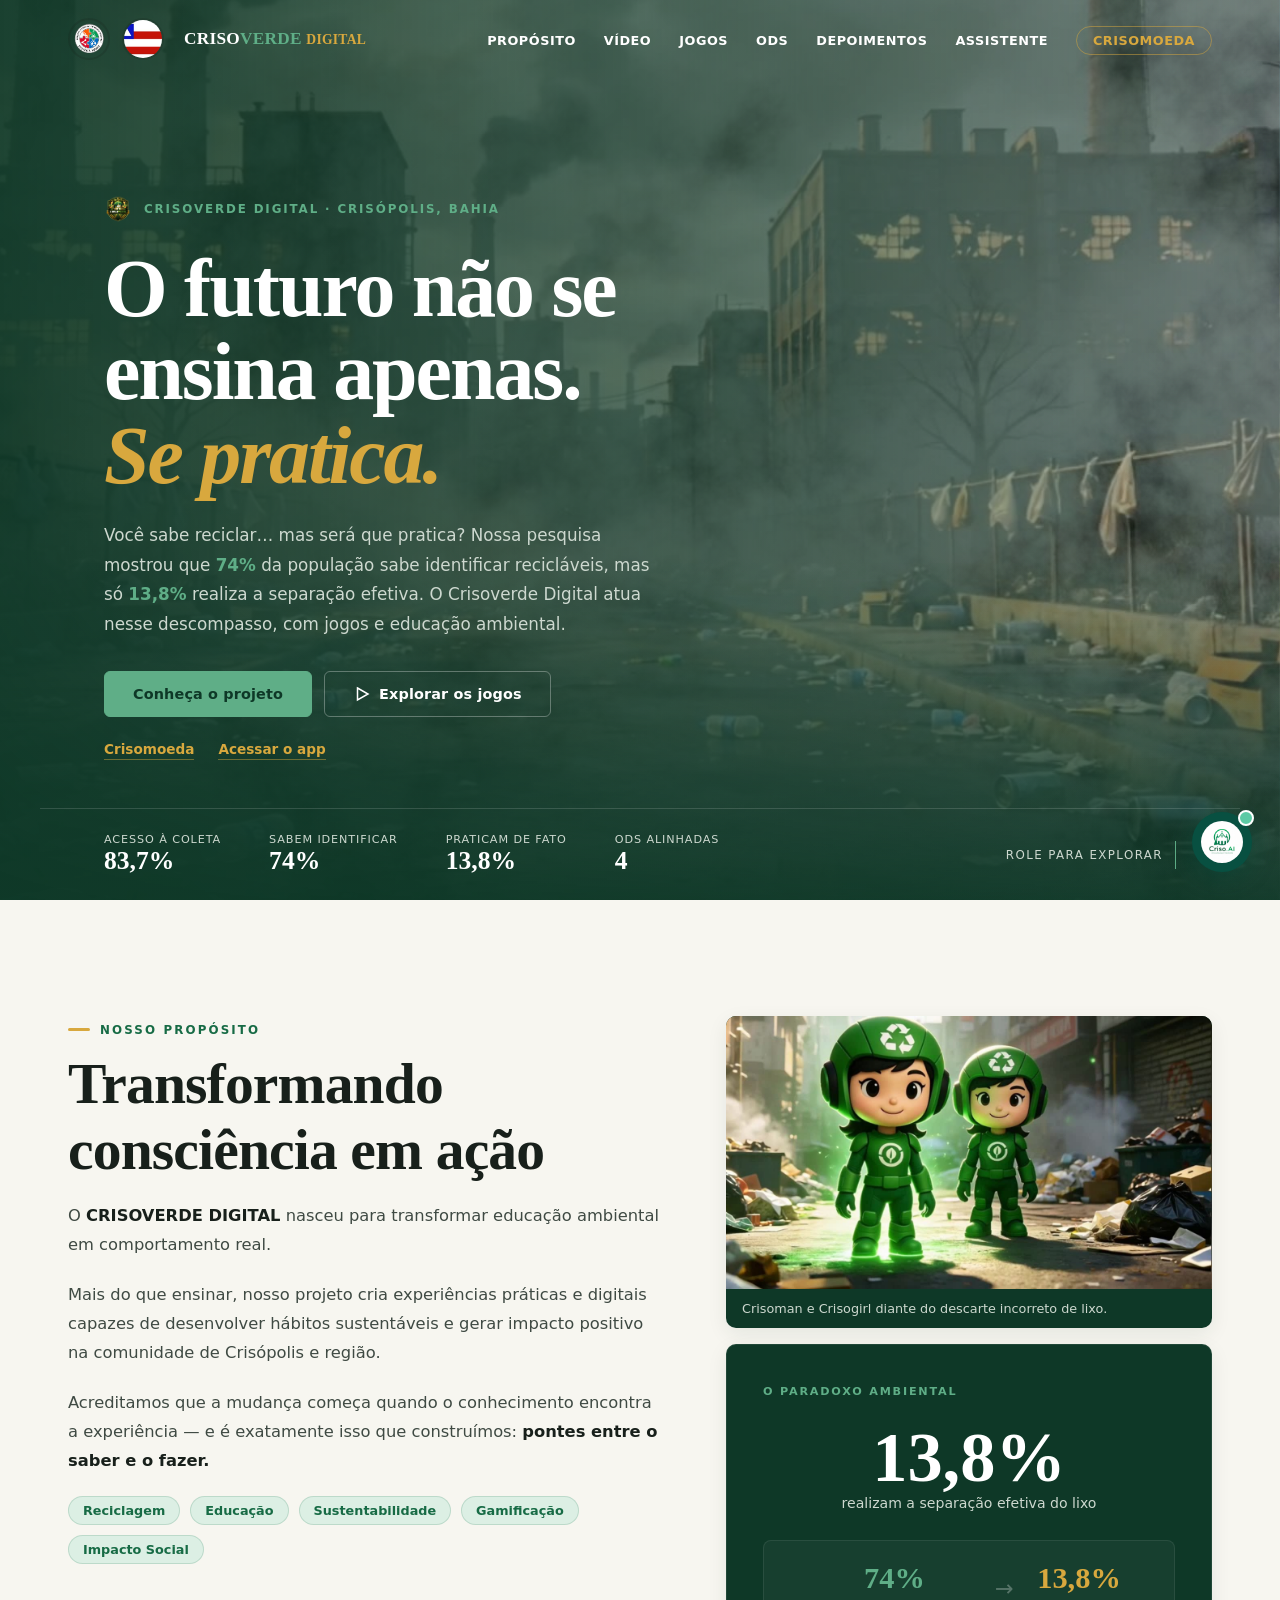
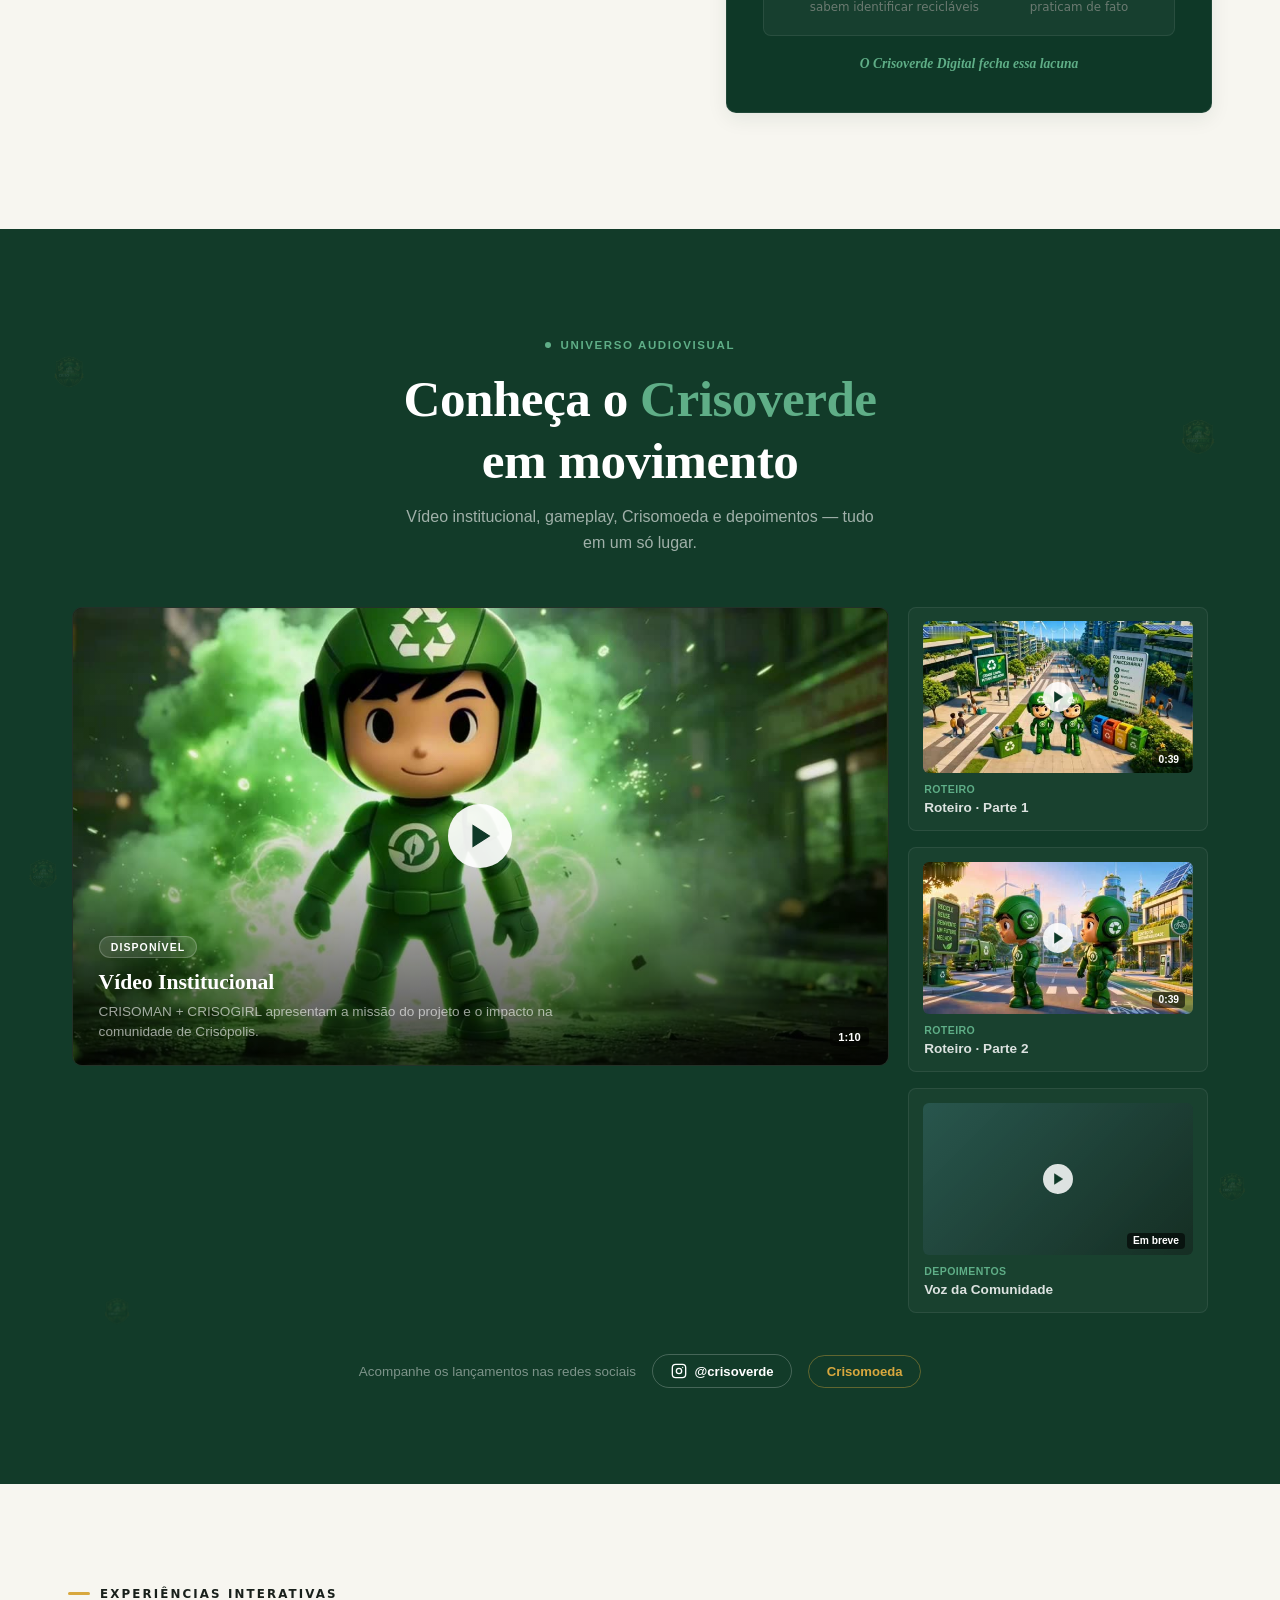
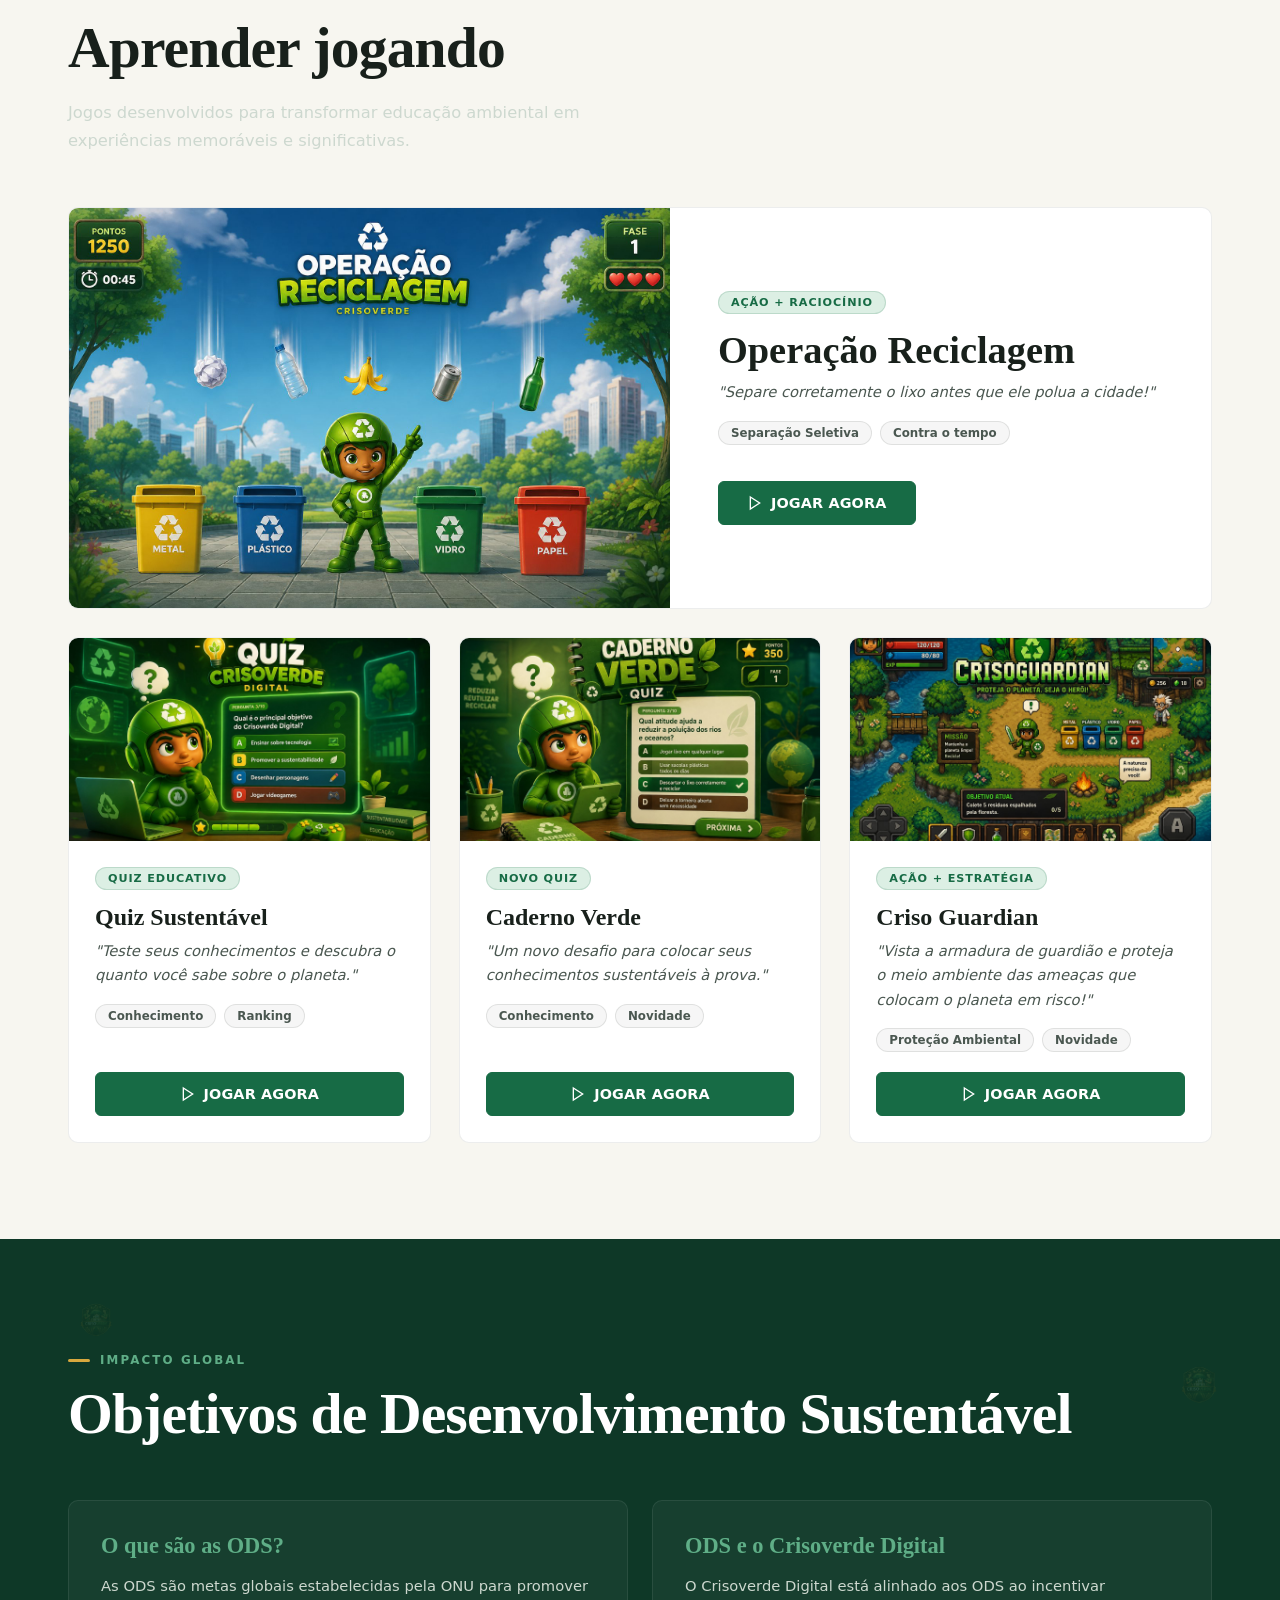
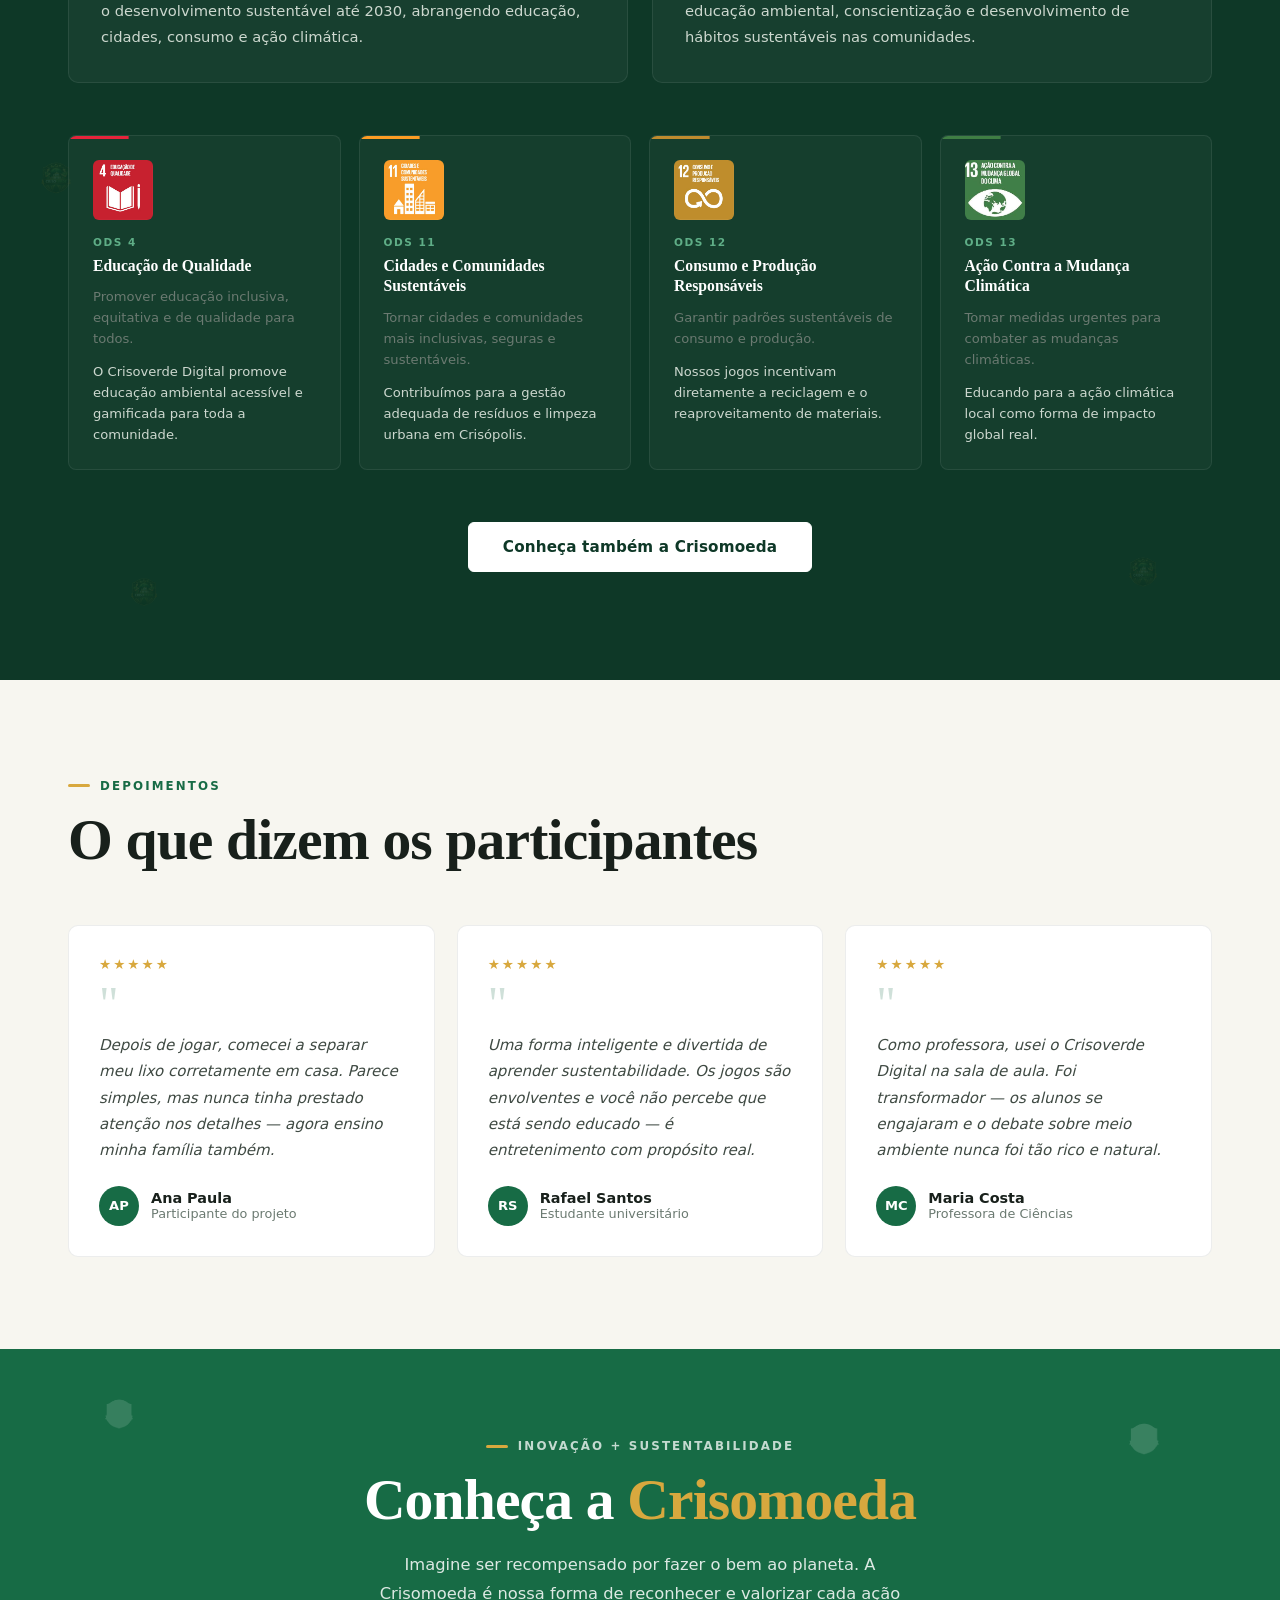
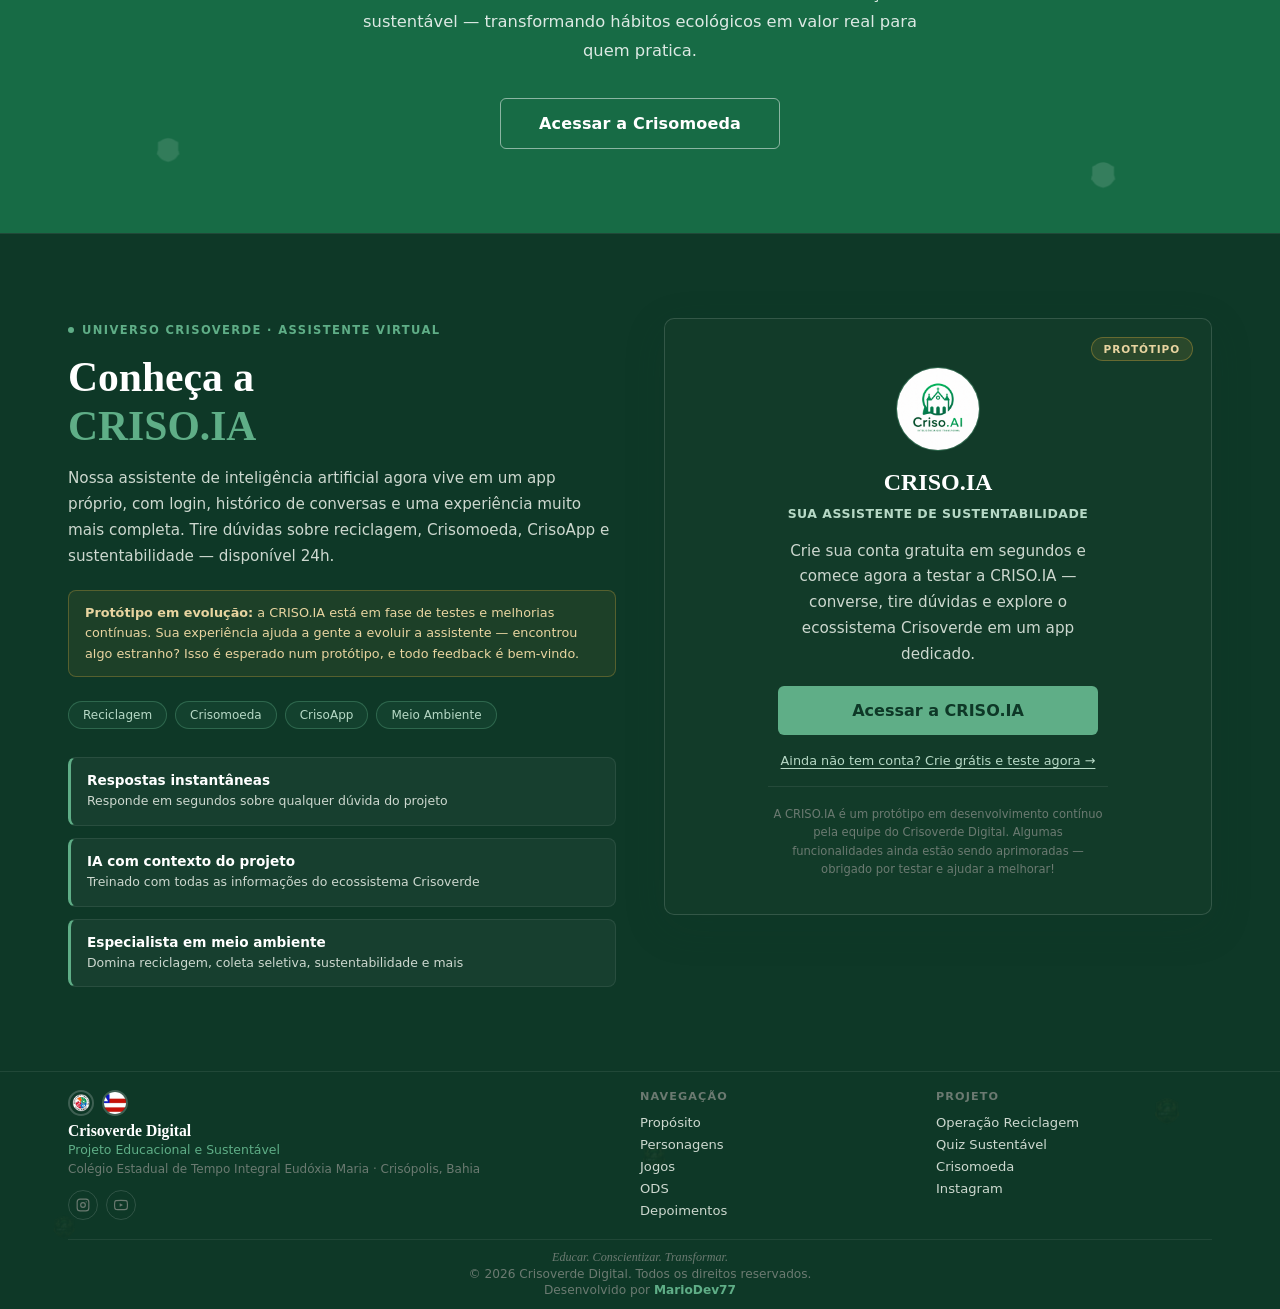
==== index.html @ 05602e63 "redesign 3B/3C: propósito com imagem real, modal de vídeo acessível, jogos com destaque, CRISO.IA se" ====
<!DOCTYPE html>
<html lang="pt-BR">
<head>
  <meta charset="UTF-8">
  <meta name="viewport" content="width=device-width, initial-scale=1.0">
  <title>Crisoverde Digital — Educação para um Futuro Sustentável</title>

  <!-- Segurança: Content-Security-Policy (reforça headers HTTP configurados em vercel.json) -->
  <meta http-equiv="Content-Security-Policy" content="
    default-src 'self';
    script-src 'self';
    style-src 'self' 'unsafe-inline' https://fonts.googleapis.com;
    font-src 'self' https://fonts.gstatic.com;
    img-src 'self' data:;
    media-src 'self';
    connect-src 'self';
    frame-src 'none';
    object-src 'none';
    base-uri 'self';
    form-action 'self';
    upgrade-insecure-requests;
  ">
  <meta http-equiv="X-Content-Type-Options" content="nosniff">
  <meta name="referrer" content="strict-origin-when-cross-origin">
  <link rel="stylesheet" href="style/style.css">
  <link href="https://fonts.googleapis.com/css2?family=Playfair+Display:ital,wght@0,400;0,600;0,700;0,800;1,400;1,700&family=Inter:wght@300;400;500;600;700&display=swap" rel="stylesheet">

  <!-- Favicon -->
  <link rel="icon" type="image/x-icon" href="favicon/favicon.ico">
  <link rel="icon" type="image/png" sizes="16x16" href="favicon/favicon-16x16.png">
  <link rel="icon" type="image/png" sizes="32x32" href="favicon/favicon-32x32.png">
  <link rel="icon" type="image/png" sizes="48x48" href="favicon/favicon-48x48.png">
  <link rel="icon" type="image/png" sizes="192x192" href="favicon/favicon-192x192.png">
  <link rel="apple-touch-icon" sizes="180x180" href="favicon/apple-touch-icon.png">

  <!-- SEO -->
  <meta name="description" content="Crisoverde Digital — Educação ambiental que transforma conhecimento em ação real. Jogos, gamificação e impacto social em Crisópolis, Bahia.">
  <meta name="keywords" content="Crisoverde Digital, educação ambiental, reciclagem, sustentabilidade, Crisópolis, Bahia, jogos educativos">

  <!-- Open Graph -->
  <meta property="og:title" content="Crisoverde Digital — Educação para um Futuro Sustentável">
  <meta property="og:description" content="Transformando consciência ambiental em comportamento real através de jogos e experiências digitais.">
  <meta property="og:type" content="website">
  <noscript><style>.reveal{opacity:1;transform:none}</style></noscript>
</head>
<body>

  <!-- LOADER -->
  <div class="loader" id="loader">
    <div class="loader-inner">
      <img class="loader-icon" src="img/crisoverde-brasao.png" alt="" width="56" height="56">
      <div class="loader-bar"><div class="loader-fill"></div></div>
    </div>
  </div>

  <!-- NAVBAR -->
  <nav class="navbar" id="navbar">
    <div class="nav-inner">
      <div class="nav-logos">
        <img src="img/logo-escola.png" alt="Colégio Estadual Eudóxia Maria" class="nav-logo escola-logo">
        <img src="img/bandeira-bahia.png" alt="Governo da Bahia" class="nav-logo govba-logo">
        <span class="nav-brand">CRISO<span class="brand-verde">VERDE</span> <span class="brand-digital">DIGITAL</span></span>
      </div>
      <ul class="nav-links">
        <li><a href="#proposito">Propósito</a></li>
        <li><a href="#video">Vídeo</a></li>
        <li><a href="#jogos">Jogos</a></li>
        <li><a href="#ods">ODS</a></li>
        <li><a href="#depoimentos">Depoimentos</a></li>
        <li><a href="#chatbot">Assistente</a></li>
          <li><a href="https://crisomoeda.vercel.app/" target="_blank" class="nav-cta">Crisomoeda</a></li>
      </ul>
      <button class="nav-menu-btn" id="menuBtn" aria-label="Menu">
        <span></span><span></span><span></span>
      </button>
    </div>
    <div class="nav-mobile" id="navMobile">
      <ul>
        <li><a href="#proposito" class="mob-link">Propósito</a></li>
        <li><a href="#video" class="mob-link">Vídeo</a></li>
        <li><a href="#jogos" class="mob-link">Jogos</a></li>
        <li><a href="#ods" class="mob-link">ODS</a></li>
        <li><a href="#depoimentos" class="mob-link">Depoimentos</a></li>
        <li><a href="#chatbot" class="mob-link">Assistente</a></li>
        <li><a href="https://crisomoeda.vercel.app/" target="_blank" class="mob-link">Crisomoeda</a></li>
      </ul>
    </div>
  </nav>

  <!-- HERO -->
  <section class="hero" id="inicio" aria-labelledby="heroTitle">
    <div class="hero-media" aria-hidden="true">
      <img src="img/hero/hero-limpo.jpg" alt="" class="hero-img" width="1920" height="960">
      <img src="img/hero/hero-poluido.jpg" alt="" class="hero-img hero-img--dirty" width="1920" height="960" fetchpriority="high">
    </div>
    <canvas class="hero-fog" id="heroFog" aria-hidden="true"></canvas>
    <div class="hero-content">
      <p class="hero-eyebrow" style="--i:0" data-in><img src="img/crisoverde-brasao.png" alt="" width="28" height="28">Crisoverde Digital · Crisópolis, Bahia</p>
      <h1 class="hero-title" id="heroTitle" style="--i:1" data-in>O futuro não se ensina apenas. <em>Se pratica.</em></h1>
      <p class="hero-desc" style="--i:2" data-in>Você sabe reciclar… mas será que pratica? Nossa pesquisa mostrou que <strong>74%</strong> da população sabe identificar recicláveis, mas só <strong>13,8%</strong> realiza a separação efetiva. O Crisoverde Digital atua nesse descompasso, com jogos e educação ambiental.</p>
      <div class="hero-buttons" style="--i:3" data-in>
        <a href="#proposito" class="btn btn-primary">Conheça o projeto</a>
        <a href="#jogos" class="btn btn-outline"><svg width="18" height="18" viewBox="0 0 24 24" fill="none" stroke="currentColor" stroke-width="2" aria-hidden="true"><polygon points="6 4 20 12 6 20 6 4"/></svg>Explorar os jogos</a>
      </div>
      <p class="hero-links" style="--i:4" data-in>
        <a href="https://crisomoeda.vercel.app/" target="_blank" rel="noopener">Crisomoeda</a>
        <a href="https://appcrisoverde-production.up.railway.app" target="_blank" rel="noopener">Acessar o app</a>
      </p>
    </div>
    <div class="hero-foot" style="--i:5" data-in>
      <dl class="hero-stats">
        <div><dt>Acesso à coleta</dt><dd>83,7%</dd></div>
        <div><dt>Sabem identificar</dt><dd>74%</dd></div>
        <div><dt>Praticam de fato</dt><dd>13,8%</dd></div>
        <div><dt>ODS alinhadas</dt><dd>4</dd></div>
      </dl>
      <a href="#proposito" class="hero-cue">Role para explorar<span aria-hidden="true"></span></a>
    </div>
  </section>

  <!-- PROPÓSITO -->
  <section class="proposito" id="proposito">
    <div class="container">
      <div class="proposito-grid">
        <div class="proposito-text">
          <div class="section-label reveal">Nosso Propósito</div>
          <h2 class="section-title dark-text reveal">Transformando consciência em ação</h2>
          <p class="reveal">O <strong>CRISOVERDE DIGITAL</strong> nasceu para transformar educação ambiental em comportamento real.</p>
          <p class="reveal">Mais do que ensinar, nosso projeto cria experiências práticas e digitais capazes de desenvolver hábitos sustentáveis e gerar impacto positivo na comunidade de Crisópolis e região.</p>
          <p class="reveal">Acreditamos que a mudança começa quando o conhecimento encontra a experiência — e é exatamente isso que construímos: <strong>pontes entre o saber e o fazer.</strong></p>
          <div class="proposito-tags reveal">
            <span class="ptag"> Reciclagem</span>
            <span class="ptag"> Educação</span>
            <span class="ptag"> Sustentabilidade</span>
            <span class="ptag"> Gamificação</span>
            <span class="ptag"> Impacto Social</span>
          </div>
        </div>
        <div class="proposito-visual reveal delay-2">
          <figure class="proposito-fig"><img src="img/proposito-problema.jpg" alt="Crisoman e Crisogirl em uma rua tomada pelo lixo" width="1200" height="675" loading="lazy"><figcaption>Crisoman e Crisogirl diante do descarte incorreto de lixo.</figcaption></figure>
          <div class="paradoxo-card">
            <div class="paradoxo-label">O Paradoxo Ambiental</div>
            <div class="paradoxo-stat big">
              <span class="paradoxo-num">13,8%</span>
              <span class="paradoxo-desc">realizam a separação efetiva do lixo</span>
            </div>
            <div class="paradoxo-vs">
              <div class="paradoxo-item">
                <span class="p-num green">74%</span>
                <span class="p-label">sabem identificar recicláveis</span>
              </div>
              <div class="paradoxo-arrow">→</div>
              <div class="paradoxo-item">
                <span class="p-num gold">13,8%</span>
                <span class="p-label">praticam de fato</span>
              </div>
            </div>
            <div class="paradoxo-footer">
               O Crisoverde Digital fecha essa lacuna
            </div>
          </div>
        </div>
      </div>
    </div>
  </section>

  <!-- VÍDEO PREMIUM -->
  <section class="cvd-media" id="video">
    <!-- Ambient background particles -->
    <canvas class="cvd-canvas" id="cvdCanvas"></canvas>
    <div class="cvd-glow-left"></div>
    <div class="cvd-glow-right"></div>
    <div class="brand-floaters" aria-hidden="true">
      <img src="img/crisoverde-brasao.png" alt="" class="bf-item" style="top:10%;left:4%;width:36px;opacity:0.09;animation-delay:5.7s;animation-duration:11.7s;">
      <img src="img/crisoverde-brasao.png" alt="" class="bf-item" style="top:85%;left:8%;width:30px;opacity:0.08;animation-delay:0.3s;animation-duration:7.4s;">
      <img src="img/crisoverde-brasao.png" alt="" class="bf-item" style="top:15%;left:92%;width:40px;opacity:0.1;animation-delay:5.0s;animation-duration:10.7s;">
      <img src="img/crisoverde-brasao.png" alt="" class="bf-item" style="top:75%;left:95%;width:32px;opacity:0.09;animation-delay:4.0s;animation-duration:8.5s;">
      <img src="img/crisoverde-brasao.png" alt="" class="bf-item" style="top:50%;left:2%;width:34px;opacity:0.08;animation-delay:3.6s;animation-duration:10.0s;">
    </div>

    <div class="cvd-media-inner">
      <!-- Section header -->
      <div class="cvd-header reveal">
        <div class="cvd-eyebrow">
          <span class="cvd-dot"></span>
          Universo Audiovisual
        </div>
        <h2 class="cvd-title">Conheça o <span class="cvd-accent">Crisoverde</span><br>em movimento</h2>
        <p class="cvd-subtitle">Vídeo institucional, gameplay, Crisomoeda e depoimentos — tudo em um só lugar.</p>
      </div>

      <!-- Video grid -->
      <div class="cvd-grid reveal delay-1">

        <!-- Main video -->
        <div class="cvd-main" id="cvdMain">
          <div class="cvd-main-thumb" data-videoid="videos/crisoman-crisogril.mp4" data-title="Vídeo Institucional" data-desc="Conheça o projeto Crisoverde Digital" data-duration="1:10">
            <div class="cvd-main-overlay"></div>
            <div class="cvd-main-bg" style="background-image:url('img/thumbs/institucional-poster.jpg');background-size:cover;background-position:center;">
              <div class="cvd-main-particles">
                <div class="cvd-p"></div><div class="cvd-p"></div><div class="cvd-p"></div>
                <div class="cvd-p"></div><div class="cvd-p"></div>
              </div>
            </div>
            <div class="cvd-main-info">
              <div class="cvd-main-badge"> Disponível</div>
              <h3 class="cvd-main-vtitle">Vídeo Institucional</h3>
              <p class="cvd-main-vdesc">CRISOMAN + CRISOGIRL apresentam a missão do projeto e o impacto na comunidade de Crisópolis.</p>
            </div>
            <button class="cvd-play-btn" aria-label="Reproduzir vídeo">
              <div class="cvd-play-ring"></div>
              <svg width="28" height="28" viewBox="0 0 24 24" fill="white"><polygon points="6 3 20 12 6 21 6 3"/></svg>
            </button>
            <div class="cvd-main-duration">1:10</div>
          </div>
        </div>

        <!-- Side thumbnails -->
        <div class="cvd-sidebar">

          <div class="cvd-thumb" data-videoid="videos/roteiro_parte_1.mp4" data-title="Roteiro · Parte 1" data-desc="Primeira parte do roteiro do projeto Crisoverde" data-duration="0:39" data-icon="" data-color="#3ECF8E">
            <div class="cvd-thumb-visual">
              <div class="cvd-thumb-bg" style="--th-color:#3ECF8E20;background-image:url('img/thumbs/roteiro_parte_1.jpg');background-size:cover;background-position:center;">
              </div>
              <button class="cvd-thumb-play" aria-label="Reproduzir">
                <svg width="14" height="14" viewBox="0 0 24 24" fill="white"><polygon points="6 3 20 12 6 21 6 3"/></svg>
              </button>
              <span class="cvd-thumb-dur">0:39</span>
            </div>
            <div class="cvd-thumb-info">
              <span class="cvd-thumb-cat"> Roteiro</span>
              <p class="cvd-thumb-title">Roteiro · Parte 1</p>
            </div>
          </div>

          <div class="cvd-thumb" data-videoid="videos/roteiro_2.mp4" data-title="Roteiro · Parte 2" data-desc="Segunda parte do roteiro do projeto Crisoverde" data-duration="0:39" data-icon="" data-color="#F0C060">
            <div class="cvd-thumb-visual">
              <div class="cvd-thumb-bg" style="--th-color:#F0C06020;background-image:url('img/thumbs/roteiro_2.jpg');background-size:cover;background-position:center;">
              </div>
              <button class="cvd-thumb-play" aria-label="Reproduzir">
                <svg width="14" height="14" viewBox="0 0 24 24" fill="white"><polygon points="6 3 20 12 6 21 6 3"/></svg>
              </button>
              <span class="cvd-thumb-dur">0:39</span>
            </div>
            <div class="cvd-thumb-info">
              <span class="cvd-thumb-cat" style="color:#F0C060"> Roteiro</span>
              <p class="cvd-thumb-title">Roteiro · Parte 2</p>
            </div>
          </div>

          <div class="cvd-thumb" data-videoid="" data-title="Depoimentos da Comunidade" data-desc="Alunos e professores falam sobre o impacto real" data-duration="" data-icon="" data-color="#60C0F0">
            <div class="cvd-thumb-visual">
              <div class="cvd-thumb-bg" style="--th-color:#60C0F020">
                <span class="cvd-thumb-emoji"></span>
              </div>
              <button class="cvd-thumb-play" aria-label="Reproduzir">
                <svg width="14" height="14" viewBox="0 0 24 24" fill="white"><polygon points="6 3 20 12 6 21 6 3"/></svg>
              </button>
              <span class="cvd-thumb-dur">Em breve</span>
            </div>
            <div class="cvd-thumb-info">
              <span class="cvd-thumb-cat" style="color:#60C0F0"> Depoimentos</span>
              <p class="cvd-thumb-title">Voz da Comunidade</p>
            </div>
          </div>

        </div>
      </div>

      <!-- Social CTA -->
      <div class="cvd-cta reveal delay-2">
        <span class="cvd-cta-text">Acompanhe os lançamentos nas redes sociais</span>
        <a href="https://www.instagram.com/crisoverde" target="_blank" rel="noopener" class="cvd-cta-btn">
          <svg width="16" height="16" viewBox="0 0 24 24" fill="none" stroke="currentColor" stroke-width="2"><rect x="2" y="2" width="20" height="20" rx="5"/><circle cx="12" cy="12" r="4"/><circle cx="17.5" cy="6.5" r="1" fill="currentColor" stroke="none"/></svg>
          @crisoverde
        </a>
        <a href="https://crisomoeda.vercel.app/" target="_blank" class="cvd-cta-btn cvd-cta-gold">
           Crisomoeda
        </a>
      </div>
    </div>
  </section>

  <!-- MODAL PLAYER -->
  <div class="cvd-modal" id="cvdModal" role="dialog" aria-modal="true" aria-label="Player de vídeo">
    <div class="cvd-modal-backdrop" id="cvdModalBackdrop"></div>
    <div class="cvd-modal-box">
      <button class="cvd-modal-close" id="cvdModalClose" aria-label="Fechar">
        <svg width="20" height="20" viewBox="0 0 24 24" fill="none" stroke="currentColor" stroke-width="2.5"><line x1="18" y1="6" x2="6" y2="18"/><line x1="6" y1="6" x2="18" y2="18"/></svg>
      </button>
      <div class="cvd-modal-player" id="cvdModalPlayer">
        <div class="cvd-modal-placeholder">
          <span style="font-size:3rem"></span>
          <p class="cvd-modal-coming">Vídeo institucional em breve!</p>
          <p class="cvd-modal-sub">Acompanhe nosso Instagram para não perder o lançamento.</p>
          <a href="https://www.instagram.com/crisoverde" target="_blank" rel="noopener" class="cvd-modal-ig">@crisoverde no Instagram</a>
        </div>
      </div>
      <div class="cvd-modal-meta" id="cvdModalMeta">
        <h4 id="cvdModalTitle">Vídeo Institucional</h4>
        <p id="cvdModalDesc">CRISOMAN + CRISOGIRL apresentam o projeto</p>
      </div>
    </div>
  </div>


  <!-- Script movido para js/main.js (CSP: script-src 'self', sem 'unsafe-inline') -->

  <!-- JOGOS -->
  <section class="jogos-section" id="jogos">
    <div class="container">
      <div class="section-top reveal">
        <div class="section-label">Experiências Interativas</div>
        <h2 class="section-title">Aprender jogando</h2>
        <p class="section-subtitle">Jogos desenvolvidos para transformar educação ambiental em experiências memoráveis e significativas.</p>
      </div>
      <div class="jogos-grid">

        <!-- Jogo 1 -->
        <div class="jogo-card jogo-card--feature reveal">
          <div class="jogo-img-wrap">
            <img src="img/jogos/operacao-reciclagem.jpg" alt="Operação Reciclagem — jogo de separação de resíduos" class="jogo-img" loading="lazy" width="800" height="450">
          </div>
          <div class="jogo-body">
            <div class="jogo-tag"> Ação + Raciocínio</div>
            <h3 class="jogo-title">Operação Reciclagem</h3>
            <p class="jogo-desc">"Separe corretamente o lixo antes que ele polua a cidade!"</p>
            <div class="jogo-meta">
              <span class="jogo-badge"> Separação Seletiva</span>
              <span class="jogo-badge"> Contra o tempo</span>
            </div>
            <a href="https://opera-ao-reciclagem1-58u6.vercel.app/" target="_blank" rel="noopener" class="btn btn-primary jogo-btn">
              <svg width="16" height="16" viewBox="0 0 24 24" fill="none" stroke="currentColor" stroke-width="2"><polygon points="5 3 19 12 5 21 5 3"/></svg>
              JOGAR AGORA
            </a>
          </div>
        </div>

        <!-- Jogo 2 -->
        <div class="jogo-card reveal delay-1">
          <div class="jogo-img-wrap">
            <img src="img/jogos/quiz-sustentavel.jpg" alt="Quiz Sustentável — quiz educativo sobre meio ambiente" class="jogo-img" loading="lazy" width="800" height="450">
          </div>
          <div class="jogo-body">
            <div class="jogo-tag"> Quiz Educativo</div>
            <h3 class="jogo-title">Quiz Sustentável</h3>
            <p class="jogo-desc">"Teste seus conhecimentos e descubra o quanto você sabe sobre o planeta."</p>
            <div class="jogo-meta">
              <span class="jogo-badge"> Conhecimento</span>
              <span class="jogo-badge"> Ranking</span>
            </div>
            <a href="https://quizzverde.vercel.app/" target="_blank" rel="noopener" class="btn btn-primary jogo-btn">
              <svg width="16" height="16" viewBox="0 0 24 24" fill="none" stroke="currentColor" stroke-width="2"><polygon points="5 3 19 12 5 21 5 3"/></svg>
              JOGAR AGORA
            </a>
          </div>
        </div>

        <!-- Jogo 3 (aguardando imagem própria — fallback discreto) -->
        <div class="jogo-card reveal delay-2">
          <div class="jogo-img-wrap">
            <img src="img/jogos/caderno-verde.jpg" alt="Caderno Verde — quiz educativo Crisoverde Digital" class="jogo-img" loading="lazy" width="800" height="450">
          </div>
          <div class="jogo-body">
            <div class="jogo-tag"> Novo Quiz</div>
            <h3 class="jogo-title">Caderno Verde</h3>
            <p class="jogo-desc">"Um novo desafio para colocar seus conhecimentos sustentáveis à prova."</p>
            <div class="jogo-meta">
              <span class="jogo-badge"> Conhecimento</span>
              <span class="jogo-badge"> Novidade</span>
            </div>
            <a href="https://cadernoverde.vercel.app/" target="_blank" rel="noopener" class="btn btn-primary jogo-btn">
              <svg width="16" height="16" viewBox="0 0 24 24" fill="none" stroke="currentColor" stroke-width="2"><polygon points="5 3 19 12 5 21 5 3"/></svg>
              JOGAR AGORA
            </a>
          </div>
        </div>

        <!-- Jogo 4 -->
        <div class="jogo-card reveal delay-3">
          <div class="jogo-img-wrap">
            <img src="img/jogos/criso-guardian.jpg" alt="Criso Guardian — jogo de ação e estratégia ambiental" class="jogo-img" loading="lazy" width="800" height="450">
          </div>
          <div class="jogo-body">
            <div class="jogo-tag"> Ação + Estratégia</div>
            <h3 class="jogo-title">Criso Guardian</h3>
            <p class="jogo-desc">"Vista a armadura de guardião e proteja o meio ambiente das ameaças que colocam o planeta em risco!"</p>
            <div class="jogo-meta">
              <span class="jogo-badge"> Proteção Ambiental</span>
              <span class="jogo-badge"> Novidade</span>
            </div>
            <a href="https://criso-guardian.vercel.app/" target="_blank" rel="noopener" class="btn btn-primary jogo-btn">
              <svg width="16" height="16" viewBox="0 0 24 24" fill="none" stroke="currentColor" stroke-width="2"><polygon points="5 3 19 12 5 21 5 3"/></svg>
              JOGAR AGORA
            </a>
          </div>
        </div>

      </div>
    </div>
  </section>

  <!-- ODS -->
  <section class="ods-section" id="ods">
    <div class="brand-floaters" aria-hidden="true">
      <img src="img/crisoverde-brasao.png" alt="" class="bf-item" style="top:6%;left:6%;width:38px;opacity:0.09;animation-delay:1.4s;animation-duration:9.7s;">
      <img src="img/crisoverde-brasao.png" alt="" class="bf-item" style="top:90%;left:10%;width:32px;opacity:0.08;animation-delay:2.2s;animation-duration:10.0s;">
      <img src="img/crisoverde-brasao.png" alt="" class="bf-item" style="top:12%;left:92%;width:42px;opacity:0.1;animation-delay:3.8s;animation-duration:7.3s;">
      <img src="img/crisoverde-brasao.png" alt="" class="bf-item" style="top:88%;left:88%;width:34px;opacity:0.08;animation-delay:0.1s;animation-duration:11.2s;">
      <img src="img/crisoverde-brasao.png" alt="" class="bf-item" style="top:50%;left:3%;width:36px;opacity:0.09;animation-delay:1.6s;animation-duration:8.2s;">
    </div>
    <div class="container">
      <div class="ods-top reveal">
        <div class="section-label light">Impacto Global</div>
        <h2 class="section-title">Objetivos de Desenvolvimento Sustentável</h2>
      </div>
      <div class="ods-intro-grid">
        <div class="ods-intro-card reveal">
                    <h3>O que são as ODS?</h3>
          <p>As ODS são metas globais estabelecidas pela ONU para promover o desenvolvimento sustentável até 2030, abrangendo educação, cidades, consumo e ação climática.</p>
        </div>
        <div class="ods-intro-card reveal delay-1">
                    <h3>ODS e o Crisoverde Digital</h3>
          <p>O Crisoverde Digital está alinhado aos ODS ao incentivar educação ambiental, conscientização e desenvolvimento de hábitos sustentáveis nas comunidades.</p>
        </div>
      </div>
      <div class="ods-grid">
        <div class="ods-card reveal" style="--ods-color:#E5243B">
          <img src="img/ods4.jpeg" alt="ODS 4 — Educação de Qualidade" class="ods-img" width="60" height="60" loading="lazy">
          <div class="ods-num">ODS 4</div>
          <h4>Educação de Qualidade</h4>
          <p class="ods-desc">Promover educação inclusiva, equitativa e de qualidade para todos.</p>
          <p class="ods-rel">O Crisoverde Digital promove educação ambiental acessível e gamificada para toda a comunidade.</p>
        </div>
        <div class="ods-card reveal delay-1" style="--ods-color:#FD9D24">
          <img src="img/ods11.jpeg" alt="ODS 11 — Cidades Sustentáveis" class="ods-img" width="60" height="60" loading="lazy">
          <div class="ods-num">ODS 11</div>
          <h4>Cidades e Comunidades Sustentáveis</h4>
          <p class="ods-desc">Tornar cidades e comunidades mais inclusivas, seguras e sustentáveis.</p>
          <p class="ods-rel">Contribuímos para a gestão adequada de resíduos e limpeza urbana em Crisópolis.</p>
        </div>
        <div class="ods-card reveal delay-2" style="--ods-color:#BF8B2E">
          <img src="img/ods12.jpeg" alt="ODS 12 — Consumo Responsável" class="ods-img" width="60" height="60" loading="lazy">
          <div class="ods-num">ODS 12</div>
          <h4>Consumo e Produção Responsáveis</h4>
          <p class="ods-desc">Garantir padrões sustentáveis de consumo e produção.</p>
          <p class="ods-rel">Nossos jogos incentivam diretamente a reciclagem e o reaproveitamento de materiais.</p>
        </div>
        <div class="ods-card reveal delay-3" style="--ods-color:#3F7E44">
          <img src="img/ods 13.jpeg" alt="ODS 13 — Ação Climática" class="ods-img" width="60" height="60" loading="lazy">
          <div class="ods-num">ODS 13</div>
          <h4>Ação Contra a Mudança Climática</h4>
          <p class="ods-desc">Tomar medidas urgentes para combater as mudanças climáticas.</p>
          <p class="ods-rel">Educando para a ação climática local como forma de impacto global real.</p>
        </div>
      </div>
      <div class="ods-cta reveal">
        <a href="https://crisomoeda.vercel.app/" target="_blank" class="btn btn-crisomoeda">
           Conheça também a Crisomoeda
        </a>
      </div>
    </div>
  </section>

  <!-- DEPOIMENTOS -->
  <section class="depoimentos-section" id="depoimentos">
    <div class="container">
      <div class="section-top reveal">
        <div class="section-label">Depoimentos</div>
        <h2 class="section-title dark-text">O que dizem os participantes</h2>
      </div>
      <div class="depo-grid">
        <div class="depo-card reveal">
          <div class="depo-stars">★★★★★</div>
          <div class="depo-quote-mark">"</div>
          <p class="depo-text">Depois de jogar, comecei a separar meu lixo corretamente em casa. Parece simples, mas nunca tinha prestado atenção nos detalhes — agora ensino minha família também.</p>
          <div class="depo-author">
            <div class="depo-avatar">AP</div>
            <div>
              <div class="depo-name">Ana Paula</div>
              <div class="depo-role">Participante do projeto</div>
            </div>
          </div>
        </div>
        <div class="depo-card reveal delay-1">
          <div class="depo-stars">★★★★★</div>
          <div class="depo-quote-mark">"</div>
          <p class="depo-text">Uma forma inteligente e divertida de aprender sustentabilidade. Os jogos são envolventes e você não percebe que está sendo educado — é entretenimento com propósito real.</p>
          <div class="depo-author">
            <div class="depo-avatar">RS</div>
            <div>
              <div class="depo-name">Rafael Santos</div>
              <div class="depo-role">Estudante universitário</div>
            </div>
          </div>
        </div>
        <div class="depo-card reveal delay-2">
          <div class="depo-stars">★★★★★</div>
          <div class="depo-quote-mark">"</div>
          <p class="depo-text">Como professora, usei o Crisoverde Digital na sala de aula. Foi transformador — os alunos se engajaram e o debate sobre meio ambiente nunca foi tão rico e natural.</p>
          <div class="depo-author">
            <div class="depo-avatar">MC</div>
            <div>
              <div class="depo-name">Maria Costa</div>
              <div class="depo-role">Professora de Ciências</div>
            </div>
          </div>
        </div>
      </div>
    </div>
  </section>

  <!-- IMPACTO NA COMUNIDADE — modelo p/ quando as fotos reais chegarem (descomente e preencha)
  <section class="comunidade" id="comunidade">
    <div class="container">
      <div class="section-top reveal"><div class="section-label">Impacto na comunidade</div><h2 class="section-title dark-text">Crisópolis em ação</h2></div>
      <div class="comunidade-grid">
        <figure class="reveal"><img src="img/comunidade/foto-01.jpg" alt="DESCREVA A ATIVIDADE" width="1200" height="800" loading="lazy"><figcaption>LEGENDA REAL</figcaption></figure>
      </div>
    </div>
  </section>
  -->

  <!-- CTA CRISOMOEDA -->
  <section class="cta-crisomoeda" id="crisomoeda">
    <div class="hero-grid-bg" style="opacity:0.4"></div>
    <div class="hero-orbs">
      <div class="orb" style="width:400px;height:400px;background:radial-gradient(circle,rgba(240,192,96,0.12),transparent 70%);top:-50px;left:50%;transform:translateX(-50%);animation-delay:0s;"></div>
    </div>
    <div class="brand-floaters" aria-hidden="true">
      <img src="img/crisoverde-brasao.png" alt="" class="bf-item" style="top:10%;left:8%;width:34px;opacity:0.14;animation-delay:1.4s;animation-duration:7.5s;filter:brightness(0) invert(1);">
      <img src="img/crisoverde-brasao.png" alt="" class="bf-item" style="top:80%;left:12%;width:28px;opacity:0.12;animation-delay:2.4s;animation-duration:7.8s;filter:brightness(0) invert(1);">
      <img src="img/crisoverde-brasao.png" alt="" class="bf-item" style="top:15%;left:88%;width:36px;opacity:0.15;animation-delay:0.4s;animation-duration:9.0s;filter:brightness(0) invert(1);">
      <img src="img/crisoverde-brasao.png" alt="" class="bf-item" style="top:85%;left:85%;width:30px;opacity:0.13;animation-delay:5.5s;animation-duration:11.0s;filter:brightness(0) invert(1);">
    </div>
    <div class="container cta-content">
            <div class="section-label light reveal" style="justify-content:center;">Inovação + Sustentabilidade</div>
      <h2 class="section-title cta-title reveal">Conheça a <span class="gold-text">Crisomoeda</span></h2>
      <p class="cta-desc reveal">Imagine ser recompensado por fazer o bem ao planeta. A Crisomoeda é nossa forma de reconhecer e valorizar cada ação sustentável — transformando hábitos ecológicos em valor real para quem pratica.</p>
      <a href="https://crisomoeda.vercel.app/" target="_blank" class="btn btn-gold btn-lg reveal">
         Acessar a Crisomoeda
      </a>
    </div>
  </section>



  <!-- SEÇÃO CHATBOT / CRISO.IA -->
  <section class="cb" id="chatbot">
    <div class="container cb-grid">
      <div>
        <div class="cb-eyebrow"><i></i>Universo Crisoverde · Assistente Virtual</div>
        <h2 class="cb-title">Conheça a<br><em>CRISO.IA</em></h2>
        <p class="cb-text">Nossa assistente de inteligência artificial agora vive em um app próprio, com login, histórico de conversas e uma experiência muito mais completa. Tire dúvidas sobre reciclagem, Crisomoeda, CrisoApp e sustentabilidade — disponível 24h.</p>
        <p class="cb-note"><strong>Protótipo em evolução:</strong> a CRISO.IA está em fase de testes e melhorias contínuas. Sua experiência ajuda a gente a evoluir a assistente — encontrou algo estranho? Isso é esperado num protótipo, e todo feedback é bem-vindo.</p>
        <div class="cb-tags"><span>Reciclagem</span><span>Crisomoeda</span><span>CrisoApp</span><span>Meio Ambiente</span></div>
        <ul class="cb-feats">
          <li><strong>Respostas instantâneas</strong><span>Responde em segundos sobre qualquer dúvida do projeto</span></li>
          <li><strong>IA com contexto do projeto</strong><span>Treinado com todas as informações do ecossistema Crisoverde</span></li>
          <li><strong>Especialista em meio ambiente</strong><span>Domina reciclagem, coleta seletiva, sustentabilidade e mais</span></li>
        </ul>
      </div>
      <div class="cb-card">
        <span class="cb-badge">Protótipo</span>
        <img class="cb-logo" src="img/criso-ia-logo.png" alt="CRISO.IA" width="84" height="84" loading="lazy">
        <h3>CRISO.IA</h3>
        <p class="cb-sub">Sua assistente de sustentabilidade</p>
        <p class="cb-text">Crie sua conta gratuita em segundos e comece agora a testar a CRISO.IA — converse, tire dúvidas e explore o ecossistema Crisoverde em um app dedicado.</p>
        <a class="cb-btn" href="https://crisoverde-bot.vercel.app/" target="_blank" rel="noopener">Acessar a CRISO.IA</a>
        <a class="cb-link" href="https://crisoverde-bot.vercel.app/" target="_blank" rel="noopener">Ainda não tem conta? Crie grátis e teste agora →</a>
        <p class="cb-fine">A CRISO.IA é um protótipo em desenvolvimento contínuo pela equipe do Crisoverde Digital. Algumas funcionalidades ainda estão sendo aprimoradas — obrigado por testar e ajudar a melhorar!</p>
      </div>
    </div>
  </section>
  <!-- FIM SEÇÃO CHATBOT -->

  <!-- WIDGET FLUTUANTE -->

  <a class="cv-widget-btn" id="cvWidgetBtn" href="https://crisoverde-bot.vercel.app/" target="_blank" rel="noopener" aria-label="Acessar a CRISO.IA" title="Acessar a CRISO.IA">
    <img src="img/criso-ia-logo.png" alt="CRISO.IA" />
    <div class="cv-widget-badge"></div>
  </a>

  <!-- FIM WIDGET -->

  <script src="js/main.js" defer></script>
  <script type="module" src="js/hero.js"></script>


  <!-- FOOTER -->
  <footer class="footer">
    <div class="brand-floaters" aria-hidden="true">
      <img src="img/crisoverde-brasao.png" alt="" class="bf-item" style="top:10%;left:90%;width:30px;opacity:0.06;animation-delay:3.7s;animation-duration:10.7s;">
      <img src="img/crisoverde-brasao.png" alt="" class="bf-item" style="top:60%;left:4%;width:26px;opacity:0.05;animation-delay:4.8s;animation-duration:11.7s;">
      <img src="img/crisoverde-brasao.png" alt="" class="bf-item" style="top:30%;left:50%;width:28px;opacity:0.06;animation-delay:4.4s;animation-duration:11.6s;">
    </div>
    <div class="container">
      <div class="footer-inner">
        <div class="footer-brand">
          <div class="footer-logos">
            <img src="img/logo-escola.png" alt="Colégio Estadual Eudóxia Maria" class="footer-logo">
            <img src="img/bandeira-bahia.png" alt="Governo da Bahia" class="footer-logo govba-footer">
          </div>
          <p class="footer-name"><strong>Crisoverde Digital</strong></p>
          <p class="footer-sub">Projeto Educacional e Sustentável</p>
          <p class="footer-escola">Colégio Estadual de Tempo Integral Eudóxia Maria · Crisópolis, Bahia</p>
          <div class="footer-social">
            <a href="https://www.instagram.com/crisoverde" target="_blank" rel="noopener" class="social-link" title="Instagram">
              <svg width="18" height="18" viewBox="0 0 24 24" fill="none" stroke="currentColor" stroke-width="2"><rect x="2" y="2" width="20" height="20" rx="5"/><circle cx="12" cy="12" r="4"/><circle cx="17.5" cy="6.5" r="1" fill="currentColor" stroke="none"/></svg>
            </a>
            <a href="https://youtube.com" target="_blank" rel="noopener" class="social-link" title="YouTube">
              <svg width="18" height="18" viewBox="0 0 24 24" fill="none" stroke="currentColor" stroke-width="2"><path d="M22.54 6.42a2.78 2.78 0 0 0-1.95-1.96C18.88 4 12 4 12 4s-6.88 0-8.59.46a2.78 2.78 0 0 0-1.95 1.96A29 29 0 0 0 1 12a29 29 0 0 0 .46 5.58A2.78 2.78 0 0 0 3.41 19.6C5.12 20 12 20 12 20s6.88 0 8.59-.46a2.78 2.78 0 0 0 1.95-1.95A29 29 0 0 0 23 12a29 29 0 0 0-.46-5.58z"/><polygon points="9.75 15.02 15.5 12 9.75 8.98 9.75 15.02" fill="currentColor" stroke="none"/></svg>
            </a>
          </div>
        </div>
        <div class="footer-links-col">
          <h5>Navegação</h5>
          <a href="#proposito">Propósito</a>
          <a href="#video">Personagens</a>
          <a href="#jogos">Jogos</a>
          <a href="#ods">ODS</a>
          <a href="#depoimentos">Depoimentos</a>
        </div>
        <div class="footer-links-col">
          <h5>Projeto</h5>
          <a href="#jogos">Operação Reciclagem</a>
          <a href="#jogos">Quiz Sustentável</a>
          <a href="https://crisomoeda.vercel.app/" target="_blank"> Crisomoeda</a>
          <a href="https://www.instagram.com/crisoverde" target="_blank">Instagram</a>
        </div>
      </div>
      <div class="footer-bottom">
        <p class="footer-tag">Educar. Conscientizar. Transformar. </p>
        <p>© 2026 Crisoverde Digital. Todos os direitos reservados.</p>
        <p class="footer-dev">
          Desenvolvido por
          <a href="https://opera-ao-reciclagem1-58u6.vercel.app/" target="_blank" rel="noopener" class="footer-dev-link">MarioDev77</a>
        </p>
      </div>
    </div>
  </footer>
</body>
</html>
---- style/style.css ----
/* ===========================
   CRISOVERDE DIGITAL — style.css
   Identidade: sustentabilidade + educação + comunidade + tecnologia
   Paleta institucional/editorial (redesign)
=========================== */

:root {
  /* Colors — paleta institucional */
  --green-deep:    #0E3827;   /* verde escuro institucional (seções dark) */
  --green-dark:    #123B29;   /* variação do verde escuro */
  --green-mid:     #176B45;   /* verde principal (CTAs, links) */
  --green-soft:    #DCEFE4;   /* verde suave (superfícies claras) */
  --green-accent:  #5FAE87;   /* verde de apoio para texto sobre fundo escuro */
  --green-glow:    rgba(23,107,69,0.14);
  --gold:          #D8A83E;   /* dourado — destaques pontuais */
  --gold-soft:     rgba(216,168,62,0.14);
  --black:         #10231A;   /* usado só em detalhes pontuais, nunca preto puro */
  --dark:          #F7F6F0;   /* fundo padrão do body agora é off-white */
  --ink:           #18201B;   /* texto principal */
  --dark-card:     rgba(255,255,255,0.045);
  --dark-border:   rgba(255,255,255,0.10);
  --gray-mid:      #6b7a71;
  --gray-light:    #cdd8cf;
  --white:         #ffffff;
  --cream:         #F7F6F0;   /* off-white */

  /* Fonts */
  --font-display: 'Playfair Display', Georgia, serif;
  --font-body:    'Inter', system-ui, sans-serif;

  /* Design tokens (3A) */
  --space-1:4px; --space-2:8px; --space-3:12px; --space-4:16px; --space-5:24px; --space-6:32px; --space-7:48px; --space-8:72px;
  --gutter: clamp(20px, 5vw, 64px);
  --w-content: 1200px;
  --ease-out: cubic-bezier(.22,1,.36,1);
  --dur-fast: .2s; --dur-med: .6s;
  --fs-display: clamp(2.4rem, 6.4vw, 5.4rem);
  --radius: 8px;
  --radius-sm: 6px;
  --radius-lg: 10px;
  --shadow: 0 16px 40px rgba(14,56,39,0.10);
  --shadow-soft: 0 6px 20px rgba(14,56,39,0.08);
  --shadow-green: 0 8px 24px rgba(23,107,69,0.14);
  --glow: none;

  /* Textura de marca — motivo orgânico sutil (folhas + pontos), identidade própria */
  --brand-texture: url("data:image/svg+xml,%3Csvg xmlns='http://www.w3.org/2000/svg' width='140' height='140'%3E%3Cg fill='none' stroke='%235FAE87' stroke-width='1.4'%3E%3Cpath d='M22 30c8-14 24-14 24 2-8 10-18 8-24-2z'/%3E%3C/g%3E%3Ccircle cx='95' cy='92' r='2' fill='%235FAE87'/%3E%3Ccircle cx='58' cy='112' r='1.4' fill='%23D8A83E'/%3E%3Ccircle cx='118' cy='28' r='1.6' fill='%235FAE87'/%3E%3Ccircle cx='10' cy='95' r='1.3' fill='%23D8A83E'/%3E%3C/svg%3E");

  /* Brasão do Crisoverde repetido em miniatura — como um papel de parede de marca */
  --brand-logo-pattern: url("../img/crisoverde-brasao.png");
}

/* RESET */
*, *::before, *::after { box-sizing: border-box; margin: 0; padding: 0; }
html { scroll-behavior: smooth; font-size: 16px; }
body {
  font-family: var(--font-body);
  background: var(--cream);
  color: var(--ink);
  overflow-x: hidden;
  -webkit-font-smoothing: antialiased;
}
img { max-width: 100%; display: block; }
a { text-decoration: none; color: inherit; }

@media (prefers-reduced-motion: reduce) {
  *, *::before, *::after {
    animation-duration: 0.001ms !important;
    animation-iteration-count: 1 !important;
    transition-duration: 0.001ms !important;
    scroll-behavior: auto !important;
  }
}

/* Foco de teclado — visível e consistente com a paleta */
a:focus-visible,
button:focus-visible,
.btn:focus-visible,
.jogo-card:focus-visible,
.nav-menu-btn:focus-visible {
  outline: 2px solid var(--green-mid);
  outline-offset: 3px;
  border-radius: 4px;
}
.hero :is(a, button):focus-visible {
  outline-color: var(--green-accent);
}

/* CONTAINER */
.container { max-width: 1200px; margin: 0 auto; padding: 0 28px; }

/* ===========================
   LOADER
=========================== */
.loader {
  position: fixed; inset: 0; z-index: 9999;
  background: var(--green-deep);
  display: flex; align-items: center; justify-content: center;
  transition: opacity 0.5s ease, visibility 0.5s ease;
}
.loader.hidden { opacity: 0; visibility: hidden; pointer-events: none; }
.loader-inner { text-align: center; }
.loader-icon { font-size: 2.4rem; margin-bottom: 20px; opacity: 0.9; }
.loader-bar {
  width: 160px; height: 3px; background: rgba(255,255,255,0.14);
  border-radius: 2px; overflow: hidden;
}
.loader-fill {
  height: 100%; width: 0; background: var(--green-accent);
  animation: loadFill 0.8s ease forwards;
}
@keyframes loadFill { to { width: 100%; } }

/* ===========================
   NAVBAR
=========================== */
.navbar {
  position: fixed; top: 0; left: 0; right: 0; z-index: 100;
  transition: background 0.3s, border-color 0.3s, box-shadow 0.3s;
  padding: 0;
}
.navbar.scrolled {
  background: rgba(247, 246, 240, 0.94);
  backdrop-filter: blur(10px);
  border-bottom: 1px solid rgba(14,56,39,0.10);
  box-shadow: 0 2px 20px rgba(14,56,39,0.06);
}
.nav-inner {
  max-width: 1200px; margin: 0 auto; padding: 18px 28px;
  display: flex; align-items: center; justify-content: space-between;
}
.nav-logos { display: flex; align-items: center; gap: 12px; }
.nav-logo {
  height: 42px; width: 42px; object-fit: cover;
  border-radius: 50%; border: 2px solid var(--green-mid);
  transition: transform 0.2s;
}
.nav-logo:hover { transform: scale(1.05); }
.escola-logo { border-color: rgba(24,32,27,0.18); }
.govba-logo  { border-color: rgba(24,32,27,0.18); }

/* Logo brand text */
.nav-brand {
  font-family: var(--font-display);
  font-size: 1.08rem; font-weight: 800; letter-spacing: 0.015em;
  color: var(--ink); margin-left: 8px;
}
.navbar.scrolled .nav-brand,
.navbar:not(.scrolled) .nav-brand { color: var(--ink); }
.hero ~ * .navbar { color: var(--ink); }
.brand-verde  { color: var(--green-mid); }
.brand-digital { color: var(--gold); font-size: 0.85rem; font-weight: 600; }

/* Navbar sits over the dark hero before scroll, so keep it legible there */
.navbar:not(.scrolled) .nav-brand,
.navbar:not(.scrolled) .nav-links a,
.navbar:not(.scrolled) .nav-menu-btn span { color: var(--white); }
.navbar:not(.scrolled) .brand-verde { color: var(--green-accent); }
.navbar:not(.scrolled) .nav-cta { color: var(--gold) !important; border-color: rgba(216,168,62,0.5); }

.nav-links { display: flex; gap: 28px; list-style: none; }
.nav-links a {
  font-family: var(--font-body);
  font-size: 0.8rem; font-weight: 600; letter-spacing: 0.04em;
  text-transform: uppercase; color: var(--ink);
  transition: color 0.2s; position: relative;
}
.nav-links a::after {
  content: ''; position: absolute; bottom: -4px; left: 0; right: 0;
  height: 1px; background: var(--green-mid);
  transform: scaleX(0); transition: transform 0.25s;
}
.nav-links a:hover { color: var(--green-mid); }
.nav-links a:hover::after { transform: scaleX(1); }
.nav-cta {
  color: var(--green-mid) !important;
  border: 1px solid rgba(23,107,69,0.35);
  padding: 6px 16px; border-radius: 20px;
}
.nav-cta:hover { background: var(--green-soft); }
.nav-cta::after { display: none !important; }

.nav-menu-btn {
  display: none; flex-direction: column; gap: 5px;
  background: none; border: none; cursor: pointer; padding: 4px;
}
.nav-menu-btn span {
  display: block; height: 2px; width: 24px;
  background: var(--ink); border-radius: 2px;
  transition: all 0.3s;
}
.nav-menu-btn.open span:nth-child(1) { transform: translateY(7px) rotate(45deg); }
.nav-menu-btn.open span:nth-child(2) { opacity: 0; }
.nav-menu-btn.open span:nth-child(3) { transform: translateY(-7px) rotate(-45deg); }

.nav-mobile {
  display: none;
  background: rgba(247,246,240,0.98);
  backdrop-filter: blur(10px);
  border-top: 1px solid rgba(14,56,39,0.10);
  max-height: 0; overflow: hidden; transition: max-height 0.35s ease;
}
.nav-mobile.open { max-height: 500px; }
.nav-mobile ul { list-style: none; padding: 16px 28px 24px; }
.nav-mobile ul li { border-bottom: 1px solid rgba(24,32,27,0.08); }
.nav-mobile ul li a {
  display: block; padding: 14px 0;
  font-family: var(--font-display); font-weight: 600;
  font-size: 1rem; color: var(--ink);
  transition: color 0.2s;
}
.nav-mobile ul li a:hover { color: var(--green-mid); }

/* ===========================
   ANIMATIONS (sutis, com propósito)
=========================== */
@keyframes fadeUp {
  from { opacity: 0; transform: translateY(28px); }
  to   { opacity: 1; transform: translateY(0); }
}
@keyframes orbPulse {
  0%, 100% { opacity: 0.3; transform: scale(1); }
  50%       { opacity: 0.45; transform: scale(1.04); }
}
@keyframes float {
  0%, 100% { transform: translateY(0px); }
  50%       { transform: translateY(-6px); }
}
@keyframes glow {
  0%, 100% { opacity: 0.85; }
  50% { opacity: 1; }
}
@keyframes pulse {
  0%, 100% { opacity: 0.7; }
  50% { opacity: 1; }
}
@keyframes brandFloat {
  0%   { transform: translateY(0) rotate(0deg); }
  50%  { transform: translateY(-16px) rotate(4deg); }
  100% { transform: translateY(0) rotate(0deg); }
}

/* Logos do brasão flutuando soltas e espaçadas — identidade de marca, não um padrão apertado */
.brand-floaters {
  position: absolute; inset: 0;
  overflow: hidden; pointer-events: none;
  z-index: 0;
}
.brand-floaters img {
  position: absolute;
  animation: brandFloat 9s ease-in-out infinite;
  will-change: transform;
}
@media (prefers-reduced-motion: reduce) {
  .brand-floaters img { animation: none; }
}

/* Scroll reveal */
.reveal {
  opacity: 0; transform: translateY(22px);
  transition: opacity 0.6s ease, transform 0.6s ease;
}
.reveal.visible { opacity: 1; transform: translateY(0); }
.reveal-hero {
  opacity: 0; transform: translateY(16px);
  transition: opacity 0.7s ease, transform 0.7s ease;
}
.reveal-hero.visible { opacity: 1; transform: translateY(0); }
.delay-1 { transition-delay: 0.08s; }
.delay-2 { transition-delay: 0.16s; }
.delay-3 { transition-delay: 0.24s; }
.delay-4 { transition-delay: 0.32s; }
.delay-5 { transition-delay: 0.40s; }

/* ===========================
   HERO — editorial, poluído → limpo
=========================== */
.hero {
  position: relative; isolation: isolate; overflow: hidden;
  min-height: 100svh; display: flex; flex-direction: column; justify-content: flex-end;
  background: var(--green-deep); color: var(--white);
}
.hero::after {
  content: ''; position: absolute; inset: 0; z-index: -1; pointer-events: none;
  background: linear-gradient(90deg, rgba(14,56,39,.92) 0%, rgba(14,56,39,.6) 52%, rgba(14,56,39,.15) 100%),
              linear-gradient(0deg, rgba(14,56,39,.9) 0%, transparent 38%);
}
.hero-media { position: absolute; inset: 0; z-index: -2; }
.hero-img {
  position: absolute; left: 0; top: -4%; width: 100%; height: 108%; object-fit: cover; object-position: 60% 50%;
  transform: translate3d(0, calc(var(--hero-p, 0) * 5%), 0); will-change: transform;
}
.hero-img--dirty { opacity: calc(1 - var(--hero-p, 0) * 1.25); }
.hero-fog {
  position: absolute; inset: 0; width: 100%; height: 100%; z-index: -1; pointer-events: none;
  opacity: calc(1 - var(--hero-p, 0) * 1.4);
}
.hero-content { width: 100%; max-width: var(--w-content); margin: 0 auto; padding: 150px var(--gutter) var(--space-7); }
.hero-eyebrow {
  display: inline-flex; align-items: center; gap: var(--space-3); margin-bottom: var(--space-5);
  font-size: .74rem; font-weight: 700; letter-spacing: .16em; text-transform: uppercase; color: var(--green-accent);
}
.hero-eyebrow img { width: 28px; height: 28px; object-fit: contain; }
.hero-title {
  max-width: 14ch; font-family: var(--font-display); font-size: var(--fs-display); font-weight: 800;
  line-height: 1.02; letter-spacing: -.025em; margin-bottom: var(--space-5); text-wrap: balance;
}
.hero-title em { font-style: italic; color: var(--gold); }
.hero-desc { max-width: 52ch; color: var(--gray-light); font-size: 1.05rem; line-height: 1.75; margin-bottom: var(--space-6); }
.hero-desc strong { color: var(--green-accent); }
.hero-buttons { display: flex; flex-wrap: wrap; gap: var(--space-3); margin-bottom: var(--space-5); }
.hero-links { display: flex; flex-wrap: wrap; gap: var(--space-5); font-size: .85rem; font-weight: 600; }
.hero-links a { color: var(--gold); border-bottom: 1px solid rgba(216,168,62,.45); padding-bottom: 2px; transition: border-color var(--dur-fast); }
.hero-links a:hover { border-color: var(--gold); }
.hero-foot {
  width: 100%; max-width: var(--w-content); margin: 0 auto; padding: var(--space-5) var(--gutter);
  display: flex; align-items: center; justify-content: space-between; gap: var(--space-5); flex-wrap: wrap;
  border-top: 1px solid rgba(255,255,255,.14);
}
.hero-stats { display: flex; flex-wrap: wrap; gap: var(--space-3) var(--space-7); }
.hero-stats dt { font-size: .7rem; letter-spacing: .08em; text-transform: uppercase; color: var(--gray-light); }
.hero-stats dd { font-family: var(--font-display); font-size: 1.6rem; font-weight: 800; }
.hero-cue { display: inline-flex; align-items: center; gap: var(--space-3); font-size: .74rem; letter-spacing: .12em; text-transform: uppercase; color: var(--gray-light); }
.hero-cue span { width: 1px; height: 28px; background: var(--green-accent); transform-origin: top; animation: cue 2.4s var(--ease-out) infinite; }
@keyframes cue { 0%{transform:scaleY(0)} 50%{transform:scaleY(1)} 100%{transform:scaleY(1);opacity:0} }
/* entrada em sequência — CSS puro, funciona sem JS */
[data-in] { animation: heroIn .8s var(--ease-out) both; animation-delay: calc(.55s + var(--i, 0) * 90ms); }
@keyframes heroIn { from { opacity: 0; transform: translateY(18px); } }
@media (prefers-reduced-motion: reduce) {
  .hero-img { transform: none; will-change: auto; }
  .hero-cue span { animation: none; }
}
@media (max-width: 600px) {
  .hero-content { padding-top: 112px; padding-bottom: var(--space-6); }
  .hero-title { max-width: none; }
  .hero-buttons .btn { width: 100%; justify-content: center; }
  .hero-cue { display: none; }
  .hero-img { object-position: 70% 50%; }
}

/* ===========================
   BUTTONS — sofisticados e simples
=========================== */
.btn {
  display: inline-flex; align-items: center; gap: 8px;
  padding: 13px 28px; border-radius: 6px;
  font-family: var(--font-body);
  font-size: 0.9rem; font-weight: 800; letter-spacing: 0.01em;
  transition: transform 0.15s ease, background 0.2s ease, border-color 0.2s ease, color 0.2s ease;
  cursor: pointer; border: 1.5px solid transparent;
}

/* Principal — o CTA de maior peso visual */
.btn-primary {
  background: var(--green-accent);
  color: var(--green-deep);
  border-color: var(--green-accent);
}
.btn-primary:hover {
  transform: translateY(-2px);
  background: #74c39a;
}
/* Dentro do hero, no fundo escuro, o principal usa o verde de destaque;
   fora do hero (fundo claro) usa o verde institucional. */
section:not(.hero) .btn-primary {
  background: var(--green-mid);
  color: var(--white);
  border-color: var(--green-mid);
}
section:not(.hero) .btn-primary:hover { background: #135939; }

/* Secundários — mesmo peso entre si, menor que o principal */
.btn-outline {
  border: 1.5px solid rgba(255,255,255,0.3);
  color: var(--white); background: transparent;
}
.btn-outline:hover {
  border-color: var(--green-accent);
  color: var(--green-accent);
  transform: translateY(-1px);
}
.btn-gold {
  background: transparent;
  color: var(--gold);
  border-color: rgba(216,168,62,0.45);
  font-weight: 700;
}
.btn-gold:hover { transform: translateY(-1px); background: rgba(216,168,62,0.08); }
.btn-lg { font-size: 1rem; padding: 15px 38px; }
.btn-crisomoeda {
  background: var(--white);
  color: var(--green-deep);
  border-color: var(--white);
  font-size: 0.95rem; padding: 15px 34px;
}
.btn-crisomoeda:hover { transform: translateY(-2px); background: var(--green-soft); }

/* ===========================
   SECTION LABELS & TITLES
=========================== */
.section-label {
  font-family: var(--font-body);
  font-size: 0.74rem; font-weight: 800; letter-spacing: 0.18em;
  text-transform: uppercase; color: var(--green-mid);
  margin-bottom: 14px;
  display: inline-flex; align-items: center; gap: 10px;
}
.section-label::before {
  content: ''; display: inline-block;
  width: 22px; height: 3px; border-radius: 2px;
  background: var(--gold);
}
.section-label.light { color: var(--green-accent); }
.section-title {
  font-family: var(--font-display);
  font-size: clamp(2.2rem, 5vw, 3.6rem);
  font-weight: 800; color: var(--white);
  margin-bottom: 18px; line-height: 1.15; letter-spacing: -0.015em;
}
.section-title.dark-text { color: var(--ink); }
.section-subtitle {
  font-size: 1.02rem; color: var(--gray-light);
  line-height: 1.7; margin-bottom: 52px; max-width: 600px;
}
.section-top { margin-bottom: 52px; }
.gold-text { color: var(--gold); }

/* ===========================
   PROPÓSITO
=========================== */
.proposito {
  background: var(--cream); padding: 116px 0;
}
.proposito .section-label { color: var(--green-mid); }
.proposito-grid {
  display: grid; grid-template-columns: 1.1fr 0.9fr; gap: 64px; align-items: center;
}
.proposito-text p {
  font-size: 1.02rem; line-height: 1.8; color: #3f4a43; margin-bottom: 20px;
}
.proposito-text strong { color: var(--ink); font-weight: 700; }
.proposito-tags { display: flex; flex-wrap: wrap; gap: 10px; margin-top: 6px; }
.ptag {
  background: var(--green-soft);
  border: 1px solid rgba(23,107,69,0.16);
  color: var(--green-mid);
  font-size: 0.8rem; font-weight: 600;
  padding: 6px 14px; border-radius: 20px;
}

/* Paradoxo card — bloco editorial, não dashboard */
.paradoxo-card {
  background: var(--green-deep);
  border: 1px solid rgba(255,255,255,0.08);
  border-radius: var(--radius-lg); padding: 40px 36px;
  box-shadow: var(--shadow-soft);
}
.paradoxo-label {
  font-family: var(--font-body);
  font-size: 0.7rem; font-weight: 700; letter-spacing: 0.16em;
  text-transform: uppercase; color: var(--green-accent); margin-bottom: 24px;
}
.paradoxo-stat.big { text-align: center; margin-bottom: 26px; }
.paradoxo-num {
  display: block;
  font-family: var(--font-display); font-size: 4.4rem; font-weight: 800;
  line-height: 1; color: var(--white);
}
.paradoxo-desc { font-size: 0.88rem; color: var(--gray-light); margin-top: 8px; line-height: 1.5; }
.paradoxo-vs {
  display: flex; align-items: center; justify-content: center; gap: 16px;
  background: rgba(255,255,255,0.04);
  border: 1px solid rgba(255,255,255,0.08);
  border-radius: var(--radius); padding: 20px; margin-bottom: 20px;
}
.paradoxo-item { text-align: center; }
.p-num { display: block; font-family: var(--font-display); font-size: 1.9rem; font-weight: 800; }
.p-num.green { color: var(--green-accent); }
.p-num.gold { color: var(--gold); }
.p-label { font-size: 0.74rem; color: var(--gray-mid); margin-top: 4px; }
.paradoxo-arrow { font-size: 1.4rem; color: rgba(255,255,255,0.28); }
.paradoxo-footer {
  text-align: center; font-size: 0.85rem; color: var(--green-accent);
  font-family: var(--font-display); font-style: italic; font-weight: 600;
}

/* ===========================
   VIDEO SECTION (cvd-media)
=========================== */
/* ── CVD MEDIA (galeria de vídeos) — mesma seção .cvd-media do index.html ── */
.cvd-media {
  position: relative;
  padding: 6.5rem 0 6rem;
  background: var(--green-dark);
  overflow: hidden;
  isolation: isolate;
}
.cvd-canvas { display: none; } /* partículas removidas visualmente */
.cvd-glow-left, .cvd-glow-right { display: none; } /* halos removidos */

.cvd-media-inner {
  position: relative; z-index: 2;
  max-width: 1200px; margin: 0 auto; padding: 0 2rem;
}
.cvd-header { text-align: center; margin-bottom: 3.2rem; }
.cvd-eyebrow {
  display: inline-flex; align-items: center; gap: .6rem;
  font-family: 'Inter', sans-serif; font-size: .72rem; font-weight: 700;
  letter-spacing: .14em; text-transform: uppercase;
  color: var(--green-accent); margin-bottom: 1.1rem;
}
.cvd-dot {
  width: 6px; height: 6px; border-radius: 50%; background: var(--green-accent);
}
.cvd-title {
  font-family: 'Playfair Display', serif; font-size: clamp(2.1rem, 4vw, 3.2rem);
  font-weight: 800; color: var(--white); line-height: 1.2;
  margin-bottom: .8rem; letter-spacing: -.01em;
}
.cvd-accent { color: var(--green-accent); }
.cvd-subtitle {
  font-family: 'Inter', sans-serif; font-size: 1rem;
  color: rgba(255,255,255,.6); max-width: 480px; margin: 0 auto;
  line-height: 1.6;
}
.cvd-grid { display: grid; grid-template-columns: 1fr 300px; gap: 1.2rem; align-items: stretch; }
@media (max-width: 860px) { .cvd-grid { grid-template-columns: 1fr; } }

.cvd-main { position: relative; }
.cvd-main-thumb {
  position: relative; border-radius: var(--radius-lg); overflow: hidden;
  aspect-ratio: 16/9; cursor: pointer;
  background: #0a1a10;
  border: 1px solid rgba(255,255,255,.1);
  transition: transform .3s;
}
.cvd-main-thumb:hover { transform: translateY(-2px); }
.cvd-main-bg {
  position: absolute; inset: 0;
  display: flex; align-items: center; justify-content: center;
  background: linear-gradient(135deg, #123B29 0%, #0E3827 100%);
  overflow: hidden;
}
.cvd-main-icon { display: none; }
.cvd-main-particles { display: none; }
.cvd-main-overlay {
  position: absolute; inset: 0;
  background: linear-gradient(to top, rgba(0,0,0,.75) 0%, rgba(0,0,0,.05) 55%, transparent 100%);
  z-index: 1;
}
.cvd-main-info { position: absolute; bottom: 0; left: 0; right: 0; z-index: 2; padding: 1.8rem 1.6rem 1.4rem; }
.cvd-main-badge {
  display: inline-block;
  background: rgba(255,255,255,.12); border: 1px solid rgba(255,255,255,.2);
  color: var(--white); font-family: 'Inter', sans-serif;
  font-size: .66rem; font-weight: 700; letter-spacing: .1em;
  text-transform: uppercase; padding: .25rem .7rem; border-radius: 100px;
  margin-bottom: .7rem;
}
.cvd-main-vtitle { font-family: 'Playfair Display', serif; font-size: 1.35rem; font-weight: 700; color: #fff; margin-bottom: .4rem; line-height: 1.2; }
.cvd-main-vdesc { font-family: 'Inter', sans-serif; font-size: .85rem; color: rgba(255,255,255,.6); line-height: 1.5; max-width: 480px; }
.cvd-play-btn {
  position: absolute; top: 50%; left: 50%;
  transform: translate(-50%,-50%);
  z-index: 3; width: 64px; height: 64px;
  background: rgba(255,255,255,.92);
  border: none; border-radius: 50%; cursor: pointer;
  display: flex; align-items: center; justify-content: center;
  transition: transform .2s;
}
.cvd-play-btn svg { stroke: var(--green-deep); fill: var(--green-deep); }
.cvd-play-btn:hover { transform: translate(-50%,-50%) scale(1.06); }
.cvd-play-ring { display: none; }
.cvd-main-duration {
  position: absolute; bottom: 1.2rem; right: 1.2rem; z-index: 3;
  background: rgba(0,0,0,.55);
  color: #fff; font-family: 'Inter', sans-serif;
  font-size: .7rem; font-weight: 600; padding: .2rem .5rem;
  border-radius: 4px;
}
.cvd-sidebar { display: flex; flex-direction: column; gap: 1rem; }
@media (max-width: 860px) {
  .cvd-sidebar { flex-direction: row; flex-wrap: nowrap; overflow-x: auto; gap: 1rem; padding-bottom: .5rem; }
  .cvd-thumb { min-width: 220px; flex-shrink: 0; }
}
.cvd-thumb {
  display: flex; flex-direction: column; gap: .6rem;
  cursor: pointer; border-radius: var(--radius); overflow: hidden;
  background: rgba(255,255,255,.03);
  border: 1px solid rgba(255,255,255,.08);
  padding: .85rem;
  transition: background .2s, border-color .2s;
  flex: 1;
}
.cvd-thumb:hover { background: rgba(255,255,255,.06); border-color: rgba(255,255,255,.16); }
.cvd-thumb-visual { position: relative; border-radius: var(--radius-sm); overflow: hidden; aspect-ratio: 16/9; background: rgba(255,255,255,.03); }
.cvd-thumb-bg {
  position: absolute; inset: 0;
  background: linear-gradient(135deg, var(--th-color, rgba(255,255,255,.08)), rgba(0,0,0,.35));
  display: flex; align-items: center; justify-content: center;
}
.cvd-thumb-emoji { font-size: 1.8rem; opacity: .7; }
.cvd-thumb-play {
  position: absolute; top: 50%; left: 50%;
  transform: translate(-50%,-50%);
  width: 30px; height: 30px; border-radius: 50%;
  background: rgba(255,255,255,.85); border: none;
  display: flex; align-items: center; justify-content: center;
  cursor: pointer;
}
.cvd-thumb-play svg { stroke: var(--green-deep); fill: var(--green-deep); }
.cvd-thumb-dur { position: absolute; bottom: .4rem; right: .5rem; background: rgba(0,0,0,.6); color: #fff; font-family: 'Inter', sans-serif; font-size: .64rem; font-weight: 600; padding: .15rem .4rem; border-radius: 4px; }
.cvd-thumb-info { padding: 0 .1rem; }
.cvd-thumb-cat { display: block; font-family: 'Inter', sans-serif; font-size: .66rem; font-weight: 700; color: var(--green-accent) !important; letter-spacing: .04em; text-transform: uppercase; margin-bottom: .25rem; }
.cvd-thumb-title { font-family: 'Inter', sans-serif; font-size: .85rem; font-weight: 600; color: rgba(255,255,255,.85); line-height: 1.3; }

.cvd-cta { display: flex; align-items: center; justify-content: center; gap: 1rem; margin-top: 2.6rem; flex-wrap: wrap; }
.cvd-cta-text { font-family: 'Inter', sans-serif; font-size: .84rem; color: rgba(255,255,255,.45); }
.cvd-cta-btn {
  display: inline-flex; align-items: center; gap: .5rem;
  background: transparent; border: 1px solid rgba(255,255,255,.22);
  color: var(--white); font-family: 'Inter', sans-serif;
  font-size: .82rem; font-weight: 600; padding: .5rem 1.1rem;
  border-radius: 100px; text-decoration: none;
  transition: border-color .2s, background .2s;
}
.cvd-cta-btn:hover { background: rgba(255,255,255,.06); border-color: rgba(255,255,255,.4); }
.cvd-cta-gold { border-color: rgba(216,168,62,.4); color: var(--gold); }
.cvd-cta-gold:hover { background: rgba(216,168,62,.08); }

/* ── MODAL ── */
.cvd-modal { position: fixed; inset: 0; z-index: 10000; display: flex; align-items: center; justify-content: center; pointer-events: none; opacity: 0; transition: opacity .25s; }
.cvd-modal.open { opacity: 1; pointer-events: all; }
.cvd-modal-backdrop { position: absolute; inset: 0; background: rgba(14,20,17,.8); cursor: pointer; }
.cvd-modal-box {
  position: relative; z-index: 1;
  width: min(860px, 94vw);
  background: var(--green-deep);
  border: 1px solid rgba(255,255,255,.14);
  border-radius: var(--radius-lg);
  box-shadow: 0 24px 70px rgba(0,0,0,.4);
  overflow: hidden;
  transform: scale(.97) translateY(10px);
  transition: transform .3s ease;
}
.cvd-modal.open .cvd-modal-box { transform: scale(1) translateY(0); }
.cvd-modal-close {
  position: absolute; top: 1rem; right: 1rem; z-index: 2;
  width: 34px; height: 34px; border-radius: 50%;
  background: rgba(255,255,255,.1); border: 1px solid rgba(255,255,255,.16);
  color: #fff; cursor: pointer;
  display: flex; align-items: center; justify-content: center;
  transition: background .2s;
}
.cvd-modal-close:hover { background: rgba(255,255,255,.2); }
.cvd-modal-player { aspect-ratio: 16/9; background: #0a1a10; display: flex; align-items: center; justify-content: center; }
.cvd-modal-player iframe { width: 100%; height: 100%; border: none; display: block; }
.cvd-modal-placeholder { display: flex; flex-direction: column; align-items: center; justify-content: center; gap: .8rem; padding: 2rem; text-align: center; }
.cvd-modal-coming { font-family: 'Playfair Display', serif; font-size: 1.25rem; font-weight: 700; color: var(--green-accent); }
.cvd-modal-sub { font-family: 'Inter', sans-serif; font-size: .9rem; color: rgba(255,255,255,.55); max-width: 300px; line-height: 1.5; }
.cvd-modal-ig {
  display: inline-flex; align-items: center;
  background: rgba(255,255,255,.08); border: 1px solid rgba(255,255,255,.2);
  color: var(--white); font-family: 'Inter', sans-serif; font-size: .85rem;
  font-weight: 600; padding: .5rem 1.2rem; border-radius: 100px;
  text-decoration: none; margin-top: .5rem;
  transition: background .2s;
}
.cvd-modal-ig:hover { background: rgba(255,255,255,.16); }
.cvd-modal-meta { padding: 1.1rem 1.5rem 1.3rem; border-top: 1px solid rgba(255,255,255,.08); }
.cvd-modal-meta h4 { font-family: 'Playfair Display', serif; font-size: 1.1rem; color: var(--white); margin-bottom: .3rem; }
.cvd-modal-meta p { font-family: 'Inter', sans-serif; font-size: .85rem; color: rgba(255,255,255,.5); }

/* ===========================
   JOGOS — cards editoriais com imagem real
=========================== */
.jogos-section {
  background: var(--cream); padding: 96px 0;
}
.jogos-section .section-title,
.jogos-section .section-label:not(.light) { color: var(--ink); }
.jogos-section .section-title { color: var(--ink); }
.jogos-grid {
  display: grid; grid-template-columns: repeat(2, 1fr); gap: 28px; margin-top: 0;
}
.jogo-card {
  background: var(--white);
  border: 1px solid rgba(24,32,27,0.08);
  border-radius: var(--radius-lg); overflow: hidden;
  display: flex; flex-direction: column;
  transition: transform 0.25s ease, box-shadow 0.25s ease, border-color 0.25s ease;
}
.jogo-card:hover {
  transform: translateY(-4px);
  border-color: rgba(23,107,69,0.2);
  box-shadow: var(--shadow-soft);
}

/* Área de imagem do jogo — recebe foto real */
.jogo-img-wrap {
  position: relative; aspect-ratio: 16/9; overflow: hidden;
  background: var(--green-soft);
}
.jogo-img {
  width: 100%; height: 100%; object-fit: cover;
  display: block; transition: transform 0.5s ease;
}
.jogo-card:hover .jogo-img { transform: scale(1.03); }

/* Fallback discreto quando ainda não há imagem própria do jogo */
.jogo-img-area {
  aspect-ratio: 16/9; position: relative; overflow: hidden;
  display: flex; align-items: center; justify-content: center;
  background: linear-gradient(135deg, var(--green-soft), #eef6f0);
}
.jogo-img-icon { font-size: 2.6rem; opacity: 0.55; position: relative; z-index: 1; }
.jogo-glow-orb { display: none; }

.jogo-body { padding: 26px; display: flex; flex-direction: column; flex: 1; }
.jogo-tag {
  display: inline-block; align-self: flex-start;
  background: var(--green-soft);
  border: 1px solid rgba(23,107,69,0.16);
  color: var(--green-mid);
  font-size: 0.7rem; font-weight: 700; letter-spacing: 0.08em; text-transform: uppercase;
  padding: 4px 12px; border-radius: 20px; margin-bottom: 14px;
}
.jogo-title {
  font-family: var(--font-display); font-size: 1.5rem; font-weight: 800;
  color: var(--ink); margin-bottom: 8px;
}
.jogo-desc {
  color: #4a5750; font-size: 0.92rem; line-height: 1.65;
  font-style: italic; margin-bottom: 16px;
}
.jogo-meta { display: flex; gap: 8px; flex-wrap: wrap; margin-bottom: 20px; }
.jogo-badge {
  background: rgba(24,32,27,0.04); border: 1px solid rgba(24,32,27,0.10);
  color: #4a5750; font-size: 0.74rem; font-weight: 600;
  padding: 4px 12px; border-radius: 20px;
}
.jogo-btn { width: 100%; justify-content: center; margin-top: auto; }

/* ===========================
   ODS SECTION
=========================== */
.ods-section {
  background: var(--green-deep); padding: 108px 0;
  position: relative; overflow: hidden;
}
.ods-section > .container { position: relative; z-index: 1; }
.ods-top { margin-bottom: 52px; }
.ods-intro-grid {
  display: grid; grid-template-columns: 1fr 1fr; gap: 24px; margin-bottom: 52px;
}
.ods-intro-card {
  background: rgba(255,255,255,0.04);
  border: 1px solid rgba(255,255,255,0.08);
  border-radius: var(--radius-lg); padding: 32px;
  transition: border-color 0.2s;
}
.ods-intro-card:hover { border-color: rgba(255,255,255,0.18); }
.ods-intro-icon { font-size: 1.7rem; margin-bottom: 14px; opacity: 0.85; }
.ods-intro-card h3 {
  font-family: var(--font-display); font-size: 1.4rem; color: var(--green-accent); margin-bottom: 14px;
}
.ods-intro-card p { color: var(--gray-light); line-height: 1.75; font-size: 0.92rem; }
.ods-grid {
  display: grid; grid-template-columns: repeat(4, 1fr); gap: 18px; margin-bottom: 52px;
}
.ods-card {
  background: rgba(255,255,255,0.03);
  border: 1px solid rgba(255,255,255,0.08);
  border-radius: var(--radius); padding: 24px;
  transition: transform 0.2s, border-color 0.2s, background 0.2s;
  position: relative; overflow: hidden;
}
.ods-card::before {
  content: ''; position: absolute;
  top: 0; left: 0; right: 0; height: 3px;
  background: var(--ods-color, var(--green-accent));
  transform: scaleX(0.22); transform-origin: left; transition: transform 0.3s;
}
.ods-card:hover::before { transform: scaleX(1); }
.ods-card:hover {
  transform: translateY(-3px);
  border-color: rgba(255,255,255,0.16);
  background: rgba(255,255,255,0.05);
}
.ods-img {
  width: 60px; height: 60px; object-fit: cover;
  border-radius: var(--radius-sm); margin-bottom: 16px;
}
.ods-num {
  font-family: var(--font-body);
  font-size: 0.66rem; font-weight: 700; letter-spacing: 0.14em;
  text-transform: uppercase; color: var(--green-accent); margin-bottom: 8px;
}
.ods-card h4 {
  font-family: var(--font-display); font-size: 0.98rem; color: var(--white);
  margin-bottom: 10px; line-height: 1.3;
}
.ods-desc { font-size: 0.82rem; color: var(--gray-mid); line-height: 1.6; margin-bottom: 12px; }
.ods-rel { font-size: 0.82rem; color: var(--gray-light); line-height: 1.6; }
.ods-cta { text-align: center; }

/* ===========================
   DEPOIMENTOS
=========================== */
.depoimentos-section {
  background: var(--cream); padding: 92px 0;
}
.depoimentos-section .section-label { color: var(--green-mid); }
.depo-grid {
  display: grid; grid-template-columns: repeat(3, 1fr); gap: 22px; margin-top: 52px;
}
.depo-card {
  background: var(--white); border-radius: var(--radius-lg); padding: 30px;
  border: 1px solid rgba(24,32,27,0.08);
  transition: transform 0.2s, box-shadow 0.2s;
  position: relative;
}
.depo-card:hover {
  transform: translateY(-3px);
  box-shadow: var(--shadow-soft);
}
.depo-stars { color: var(--gold); font-size: 0.85rem; margin-bottom: 8px; letter-spacing: 2px; }
.depo-quote-mark {
  font-family: var(--font-display); font-size: 3rem; color: var(--green-mid);
  opacity: 0.2; line-height: 1; margin-bottom: 4px;
}
.depo-text {
  color: #3f4a43; font-size: 0.94rem; line-height: 1.75;
  font-style: italic; margin-bottom: 22px;
}
.depo-author { display: flex; align-items: center; gap: 12px; }
.depo-avatar {
  width: 40px; height: 40px; border-radius: 50%;
  background: var(--green-mid);
  display: flex; align-items: center; justify-content: center;
  color: white; font-size: 0.82rem; font-weight: 700;
  flex-shrink: 0;
}
.depo-name { font-weight: 700; font-size: 0.9rem; color: var(--ink); }
.depo-role { font-size: 0.8rem; color: var(--gray-mid); }

/* ===========================
   CTA CRISOMOEDA
=========================== */
.cta-crisomoeda {
  background: var(--green-mid); padding: 84px 0;
  position: relative; overflow: hidden; text-align: center;
}
.cta-crisomoeda .hero-grid-bg,
.cta-crisomoeda .hero-orbs { display: none; }
.cta-content { position: relative; z-index: 1; }
.cta-coin { font-size: 3.4rem; display: block; margin-bottom: 22px; opacity: 0.95; }
.cta-title { color: var(--white) !important; max-width: 680px; margin: 0 auto 18px !important; }
.cta-desc {
  color: rgba(255,255,255,0.85); font-size: 1.02rem; line-height: 1.75;
  max-width: 560px; margin: 0 auto 32px;
}
.cta-crisomoeda .section-label.light { color: rgba(255,255,255,0.75); }
.cta-crisomoeda .btn-gold { border-color: rgba(255,255,255,0.5); color: var(--white); }
.cta-crisomoeda .btn-gold:hover { background: rgba(255,255,255,0.1); }

/* ===========================
   FOOTER
=========================== */
.footer {
  background: var(--green-deep);
  border-top: 1px solid rgba(255,255,255,0.08);
  padding: 18px 0 0;
  position: relative; overflow: hidden;
}
.footer-inner, .footer-bottom { position: relative; z-index: 1; }
.footer-inner {
  display: grid; grid-template-columns: 2fr 1fr 1fr; gap: 20px;
  padding-bottom: 14px;
  border-bottom: 1px solid rgba(255,255,255,0.08);
  align-items: start;
}
.footer-logos { display: flex; gap: 8px; margin-bottom: 6px; }
.footer-logo {
  width: 26px; height: 26px; object-fit: cover;
  border-radius: 50%; border: 2px solid rgba(255,255,255,0.2);
}
.govba-footer { border-color: rgba(255,255,255,0.2); }
.footer-name { font-family: var(--font-display); font-size: 0.98rem; font-weight: 700; color: var(--white); margin-bottom: 2px; }
.footer-sub { font-size: 0.78rem; color: var(--green-accent); margin-bottom: 4px; }
.footer-escola { font-size: 0.75rem; color: var(--gray-mid); line-height: 1.4; margin-bottom: 12px; }
.footer-social { display: flex; gap: 8px; }
.social-link {
  width: 30px; height: 30px; border-radius: 50%;
  border: 1px solid rgba(255,255,255,0.14);
  display: flex; align-items: center; justify-content: center;
  color: var(--gray-mid); transition: border-color 0.2s, color 0.2s;
}
.social-link svg { width: 14px; height: 14px; }
.social-link:hover { border-color: var(--green-accent); color: var(--green-accent); }
.footer-links-col h5 {
  font-family: var(--font-body); font-size: 0.7rem; font-weight: 700;
  letter-spacing: 0.1em; text-transform: uppercase; color: var(--gray-mid);
  margin-bottom: 12px;
}
.footer-links-col a {
  display: block; color: var(--gray-light); font-size: 0.82rem;
  margin-bottom: 7px; transition: color 0.2s;
}
.footer-links-col a:hover { color: var(--green-accent); }
.footer-bottom { padding: 10px 0; text-align: center; }
.footer-tag {
  font-family: var(--font-display); font-style: italic;
  color: var(--green-accent); font-size: 0.86rem; margin-bottom: 4px;
}
.footer-bottom p { color: var(--gray-mid); font-size: 0.76rem; margin-bottom: 2px; }
.footer-dev-link { color: var(--green-accent); font-weight: 600; transition: color 0.2s; }
.footer-dev-link:hover { color: var(--white); }

/* ===========================
   RESPONSIVE
=========================== */
@media (max-width: 1024px) {
  .ods-grid { grid-template-columns: repeat(2, 1fr); }
}

@media (max-width: 900px) {
  .proposito-grid,
  .video-grid,
  .jogos-grid,
  .ods-intro-grid,
  .footer-inner { grid-template-columns: 1fr; }

  .ods-grid { grid-template-columns: repeat(2, 1fr); }
  .depo-grid { grid-template-columns: 1fr; }

  .nav-links { display: none; }
  .nav-menu-btn { display: flex; }
  .nav-mobile { display: block; }

  .proposito-grid { gap: 32px; }
  .video-grid { gap: 36px; }
}

@media (max-width: 600px) {
  .container { padding: 0 18px; }
  .proposito, .video-section, .jogos-section,
  .ods-section, .depoimentos-section, .cta-crisomoeda { padding: 72px 0; }
  .cvd-media { padding: 5.5rem 0 5rem; }
  .ods-grid { grid-template-columns: 1fr; }
}

/* ===========================
   3B/3C — propósito, vídeos, jogos, universo, comunidade
=========================== */
.loader-icon { width: 56px; height: 56px; margin: 0 auto 20px; object-fit: contain; }
.proposito-fig { margin-bottom: var(--space-4); border-radius: var(--radius-lg); overflow: hidden; background: var(--green-deep); box-shadow: var(--shadow-soft); }
.proposito-fig img { width: 100%; height: auto; aspect-ratio: 16/9; object-fit: cover; }
.proposito-fig figcaption { padding: var(--space-3) var(--space-4); font-size: .8rem; color: var(--gray-light); }
.proposito-grid { align-items: start; }
.cvd-modal { visibility: hidden; transition: opacity .25s, visibility 0s .25s; }
.cvd-modal.open { visibility: visible; transition-delay: 0s; }
.cvd-thumb:focus-visible, .cvd-main-thumb:focus-visible { outline: 2px solid var(--green-accent); outline-offset: 3px; }
.cvd-main-thumb:hover .cvd-main-bg { transform: scale(1.03); }
.cvd-main-bg { transition: transform .8s var(--ease-out); }
.jogos-grid { grid-template-columns: repeat(6, 1fr); }
.jogo-card { grid-column: span 2; }
.jogo-card--feature { grid-column: 1 / -1; flex-direction: row; }
.jogo-card--feature .jogo-img-wrap { flex: 1.35; aspect-ratio: auto; min-height: 320px; }
.jogo-card--feature .jogo-body { flex: 1; justify-content: center; padding: var(--space-7); }
.jogo-card--feature .jogo-title { font-size: clamp(1.8rem, 3vw, 2.4rem); }
.jogo-card--feature .jogo-btn { width: auto; align-self: flex-start; margin-top: var(--space-4); }
.jogo-card:focus-within { border-color: var(--green-mid); }
@media (max-width: 900px) {
  .jogo-card, .jogo-card--feature { grid-column: 1 / -1; }
  .jogo-card--feature { flex-direction: column; }
  .jogo-card--feature .jogo-img-wrap { aspect-ratio: 16/9; min-height: 0; }
  .jogo-card--feature .jogo-body { padding: 26px; }
}
.comunidade { background: var(--cream); padding: 96px 0; }
.comunidade-grid { display: grid; grid-template-columns: repeat(auto-fit, minmax(260px, 1fr)); gap: var(--space-5); }
.comunidade-grid img { width: 100%; height: auto; border-radius: var(--radius-lg); object-fit: cover; }
.comunidade-grid figcaption { margin-top: var(--space-2); font-size: .85rem; color: var(--gray-mid); }
/* Universo: CRISO.IA */
.cb { background: var(--green-deep); padding: 84px 0; border-top: 1px solid rgba(255,255,255,.08); }
.cb-grid { display: grid; grid-template-columns: 1fr 1fr; gap: 48px; align-items: start; }
.cb-eyebrow { display: inline-flex; align-items: center; gap: 8px; font-size: .72rem; font-weight: 700; letter-spacing: .12em; text-transform: uppercase; color: var(--green-accent); margin-bottom: 16px; }
.cb-eyebrow i { width: 6px; height: 6px; border-radius: 50%; background: var(--green-accent); }
.cb-title { font-family: var(--font-display); font-size: clamp(1.8rem, 3.5vw, 2.6rem); color: var(--white); margin-bottom: 14px; line-height: 1.2; }
.cb-title em { font-style: normal; color: var(--green-accent); }
.cb-text { color: #cdd8cf; font-size: .95rem; line-height: 1.7; margin-bottom: 20px; }
.cb-note { padding: 12px 16px; background: rgba(216,168,62,.08); border: 1px solid rgba(216,168,62,.3); border-radius: 8px; margin-bottom: 24px; font-size: .8rem; color: #E8D4A0; line-height: 1.6; }
.cb-tags { display: flex; flex-wrap: wrap; gap: 8px; margin-bottom: 28px; }
.cb-tags span { font-size: .75rem; padding: 6px 14px; border: 1px solid rgba(95,174,135,.35); border-radius: 20px; color: #B7D9C6; background: rgba(95,174,135,.08); }
.cb-feats { list-style: none; display: grid; gap: 12px; }
.cb-feats li { padding: 14px 16px; background: rgba(255,255,255,.04); border: 1px solid rgba(255,255,255,.08); border-radius: 8px; border-left: 3px solid var(--green-accent); }
.cb-feats strong { display: block; font-size: .85rem; color: var(--white); margin-bottom: 2px; }
.cb-feats span { font-size: .78rem; color: var(--gray-light); line-height: 1.5; }
.cb-card { position: relative; background: var(--green-dark); border: 1px solid rgba(255,255,255,.14); border-radius: var(--radius-lg); padding: 48px 32px 36px; display: flex; flex-direction: column; align-items: center; text-align: center; gap: 18px; box-shadow: 0 12px 40px rgba(14,56,39,.18); }
.cb-card h3 { font-family: var(--font-display); color: var(--white); font-size: 1.5rem; margin: 0; }
.cb-card .cb-text { max-width: 340px; margin: 0; }
.cb-badge { position: absolute; top: 18px; right: 18px; font-size: .66rem; font-weight: 700; letter-spacing: .08em; text-transform: uppercase; color: #E8D4A0; background: rgba(216,168,62,.12); border: 1px solid rgba(216,168,62,.35); padding: 5px 12px; border-radius: 20px; }
.cb-logo { width: 84px; height: 84px; border-radius: 50%; object-fit: cover; background: rgba(95,174,135,.14); border: 1px solid rgba(95,174,135,.3); }
.cb-sub { margin: -8px 0 0; color: #B7D9C6; font-size: .78rem; font-weight: 600; letter-spacing: .04em; text-transform: uppercase; }
.cb-btn { display: inline-flex; justify-content: center; width: 100%; max-width: 320px; padding: 15px 24px; background: var(--green-accent); color: var(--green-deep); font-weight: 700; border-radius: 6px; transition: transform var(--dur-fast), background var(--dur-fast); }
.cb-btn:hover { transform: translateY(-2px); background: #74c39a; }
.cb-link { font-size: .8rem; color: #B7D9C6; text-decoration: underline; text-underline-offset: 3px; }
.cb-fine { padding-top: 18px; border-top: 1px solid rgba(255,255,255,.08); font-size: .72rem; color: var(--gray-mid); line-height: 1.6; max-width: 340px; }
@media (max-width: 900px) { .cb-grid { grid-template-columns: 1fr; } }
/* Widget flutuante */
.cv-widget-btn { position: fixed; bottom: 28px; right: 28px; width: 60px; height: 60px; background: #085041; border-radius: 50%; display: flex; align-items: center; justify-content: center; box-shadow: 0 4px 24px rgba(8,80,65,.45); z-index: 9000; transition: transform .2s, box-shadow .2s; }
.cv-widget-btn:hover { transform: scale(1.08); box-shadow: 0 6px 32px rgba(8,80,65,.6); }
.cv-widget-btn img { width: 42px; height: 42px; border-radius: 50%; object-fit: cover; }
.cv-widget-badge { position: absolute; top: -2px; right: -2px; width: 16px; height: 16px; background: #5DCAA5; border-radius: 50%; border: 2px solid #fff; animation: pulse 2s infinite; }
@media (max-width: 480px) { .cv-widget-btn { bottom: 16px; right: 16px; } }
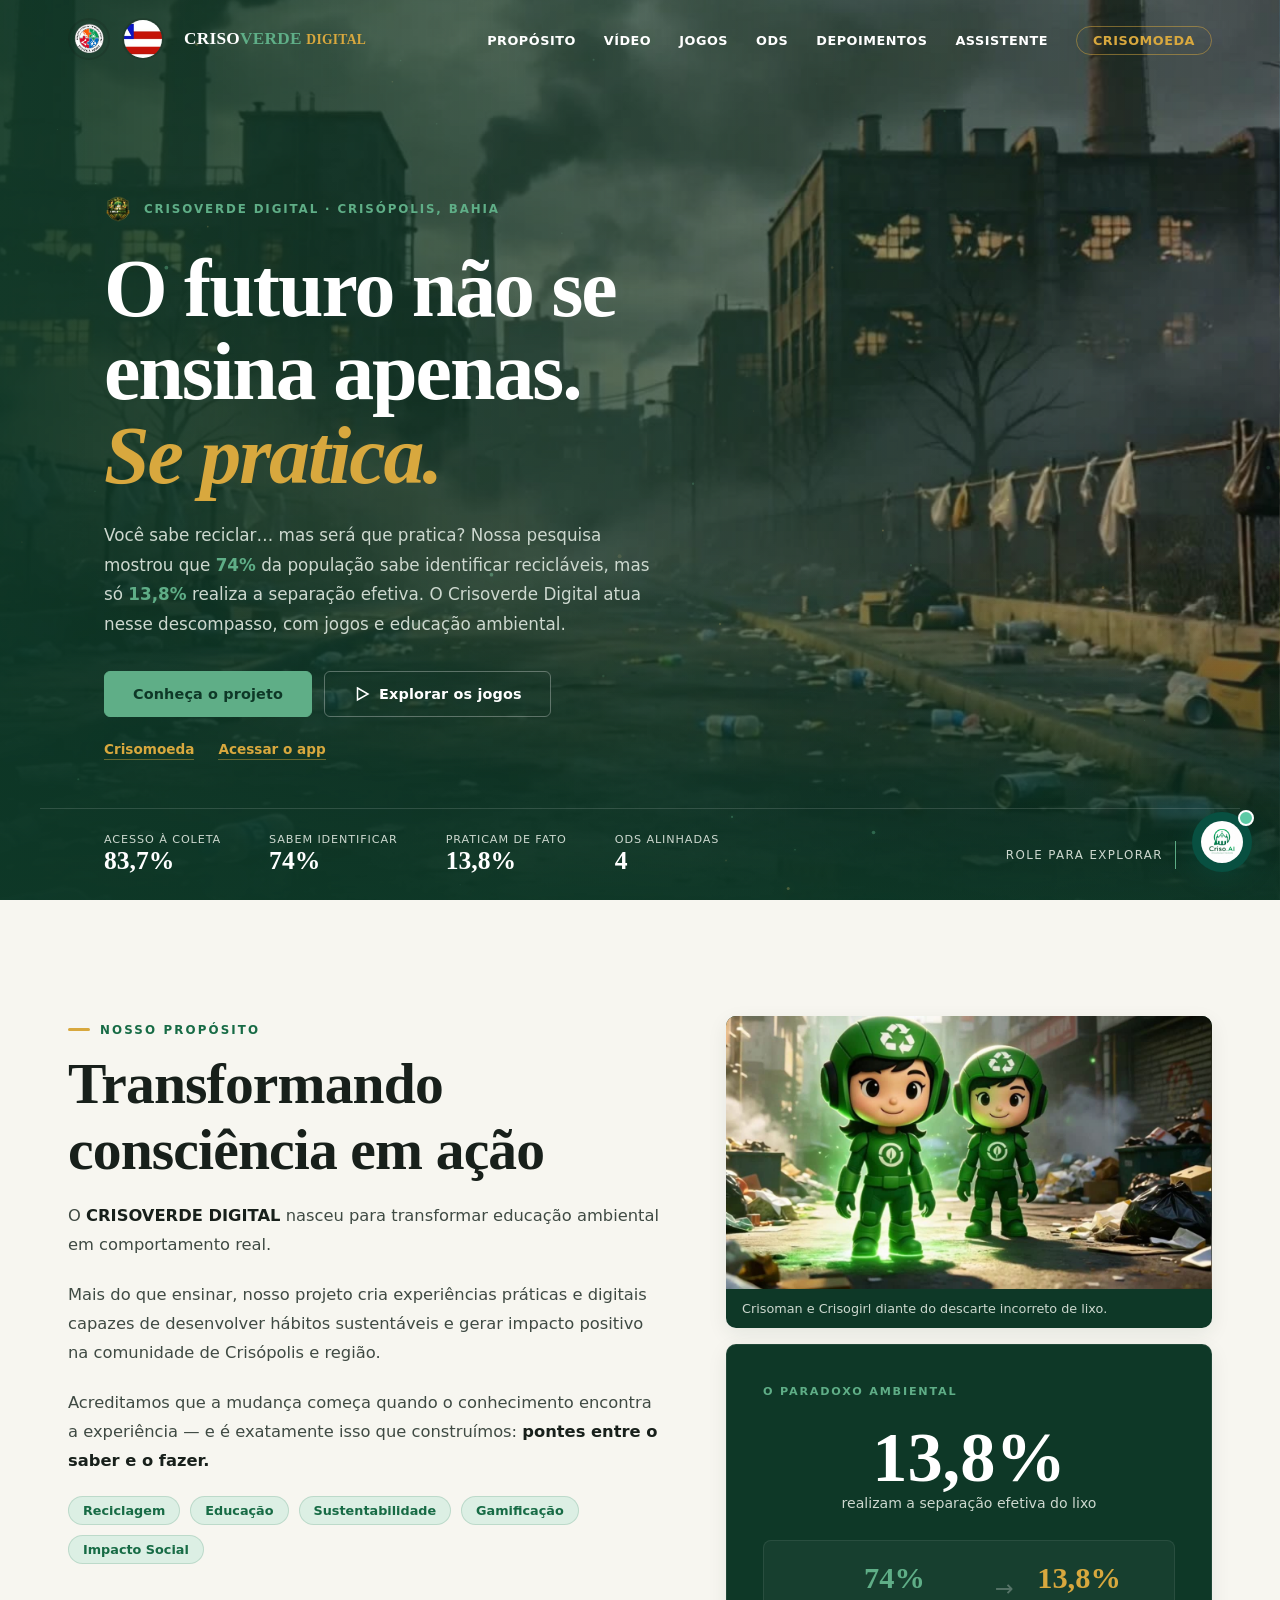
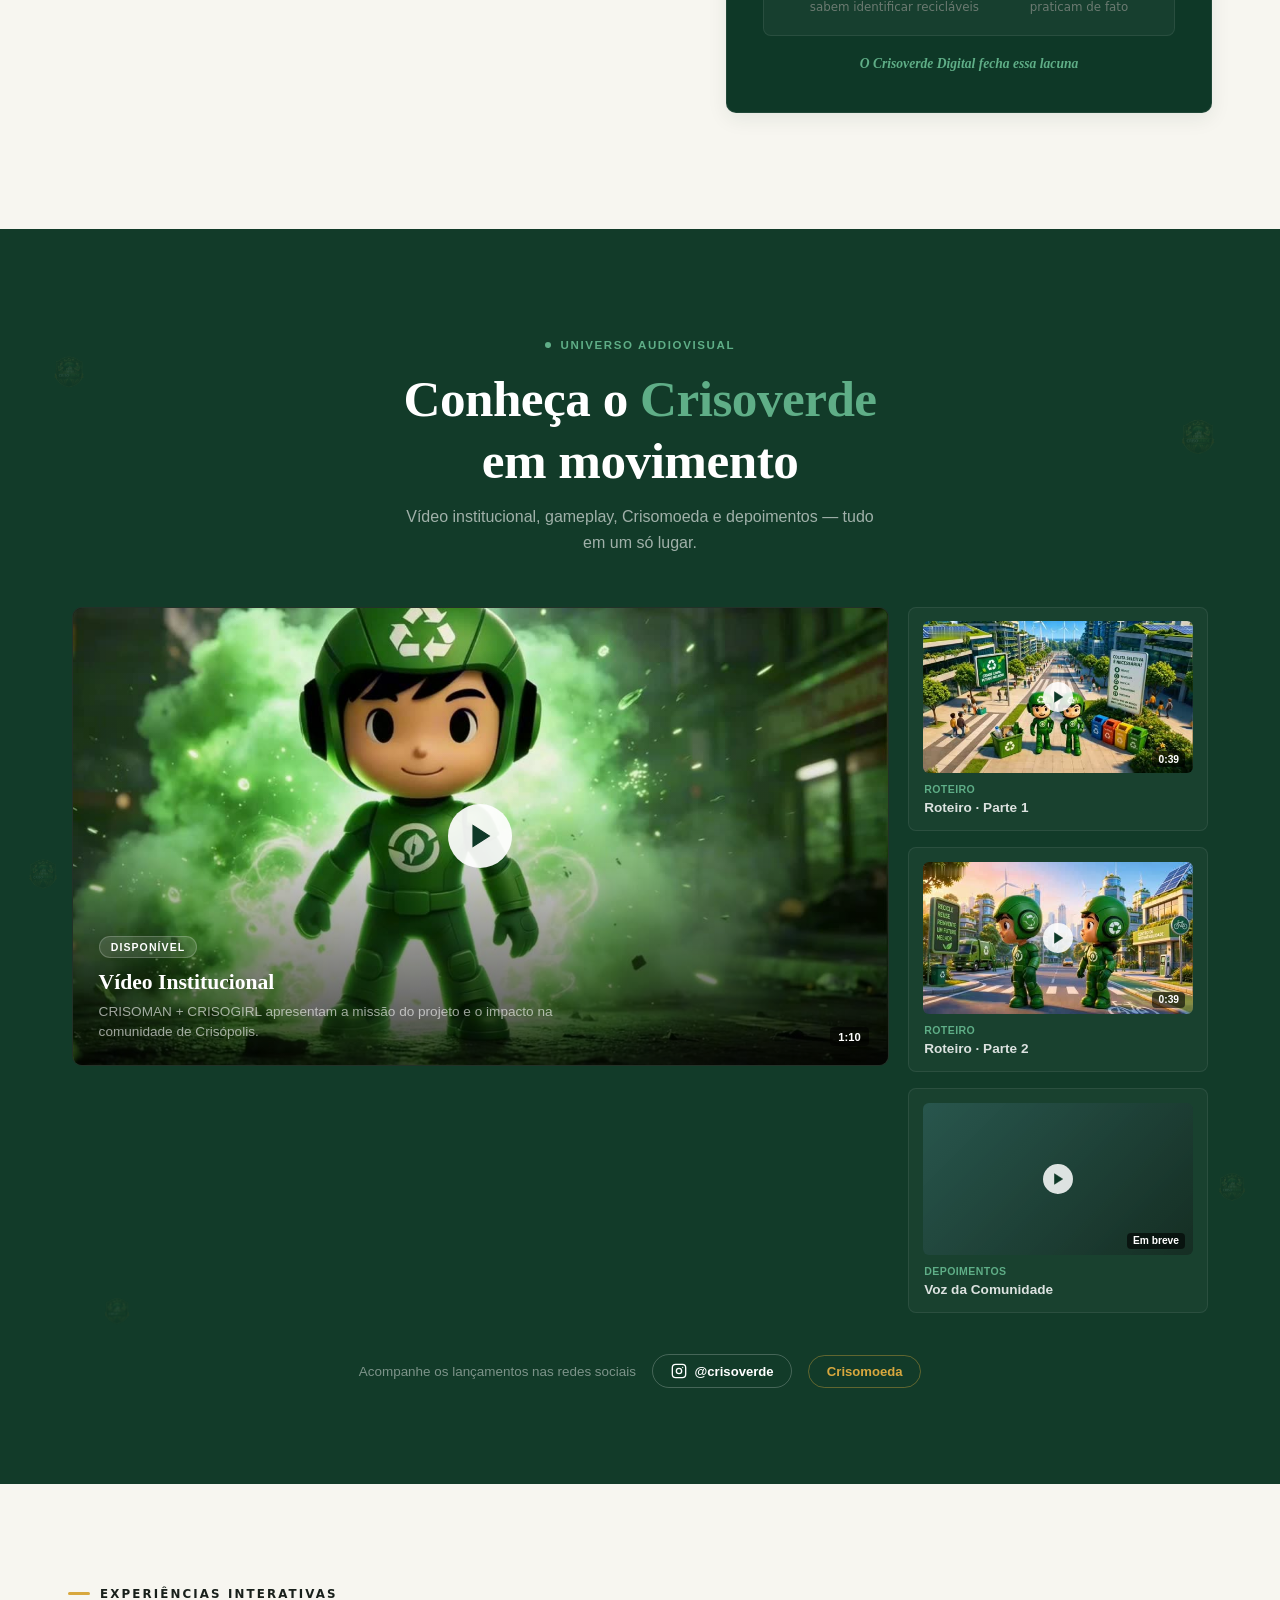
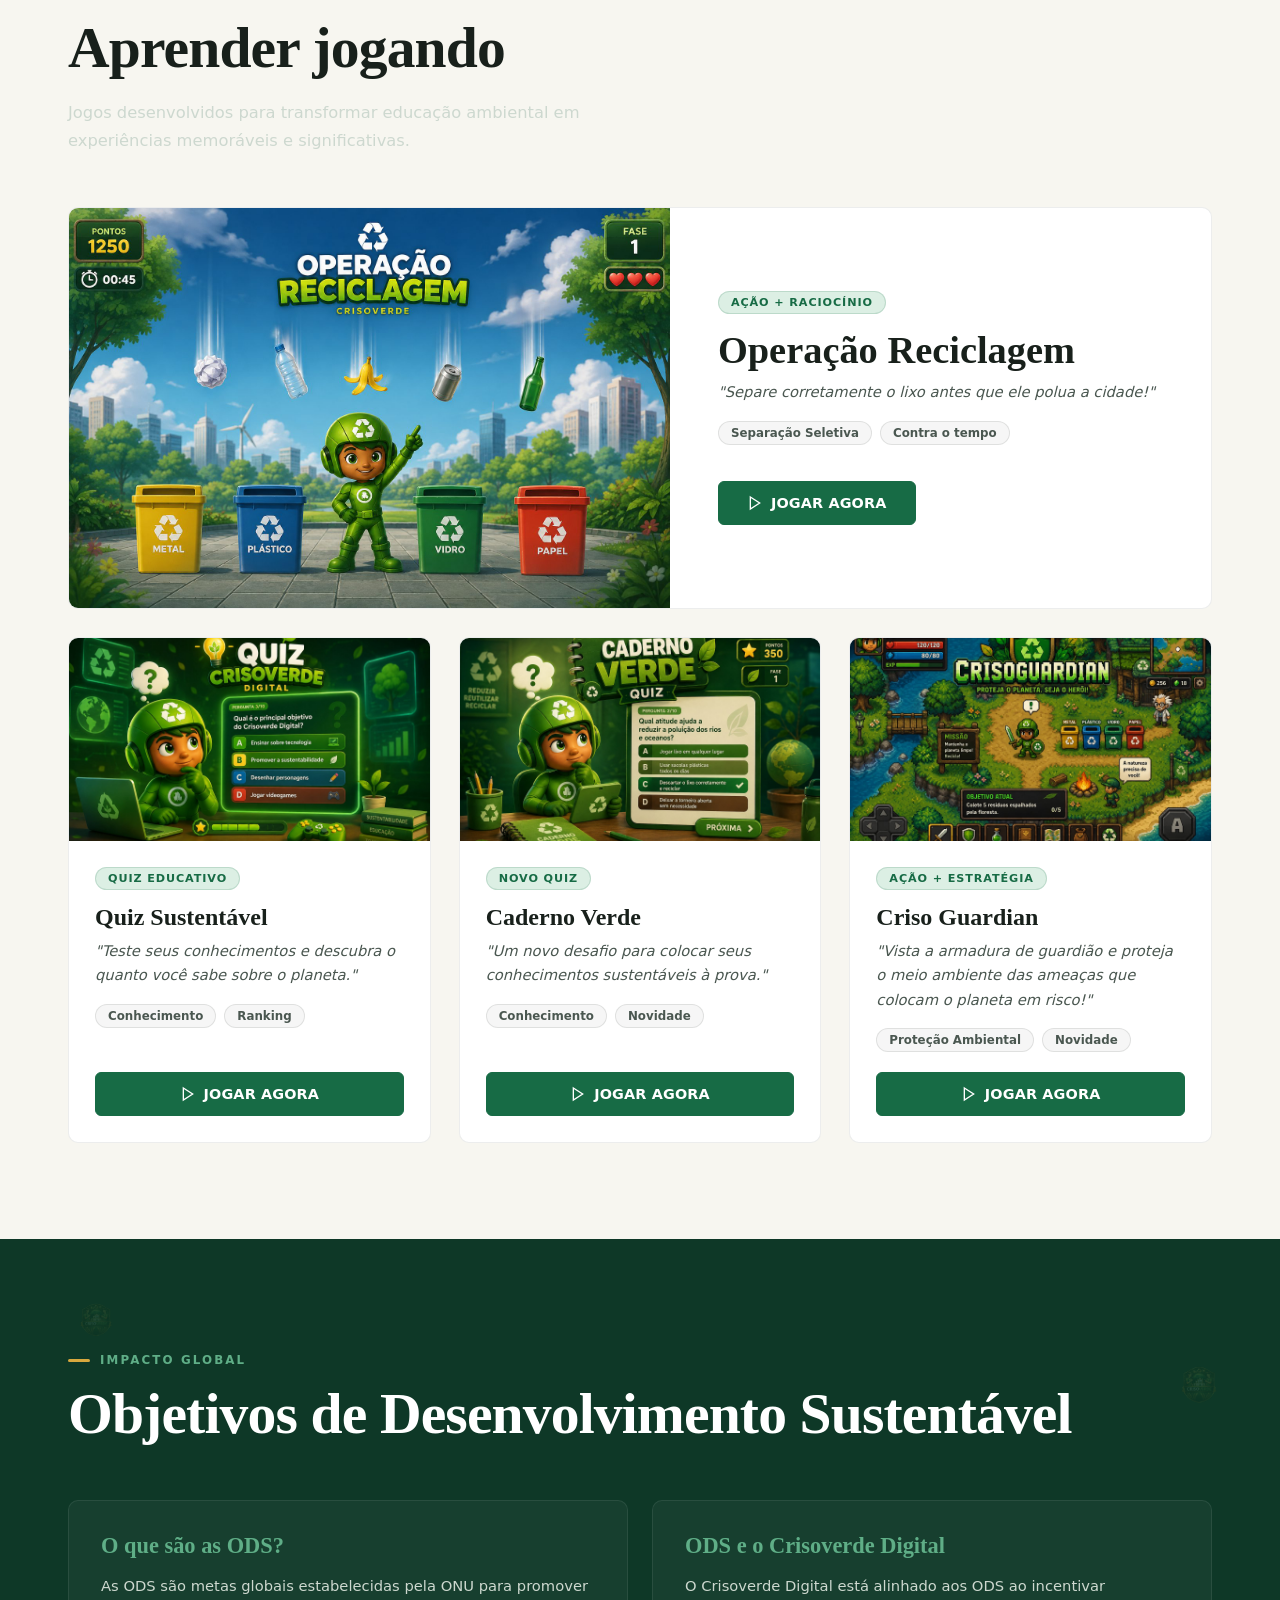
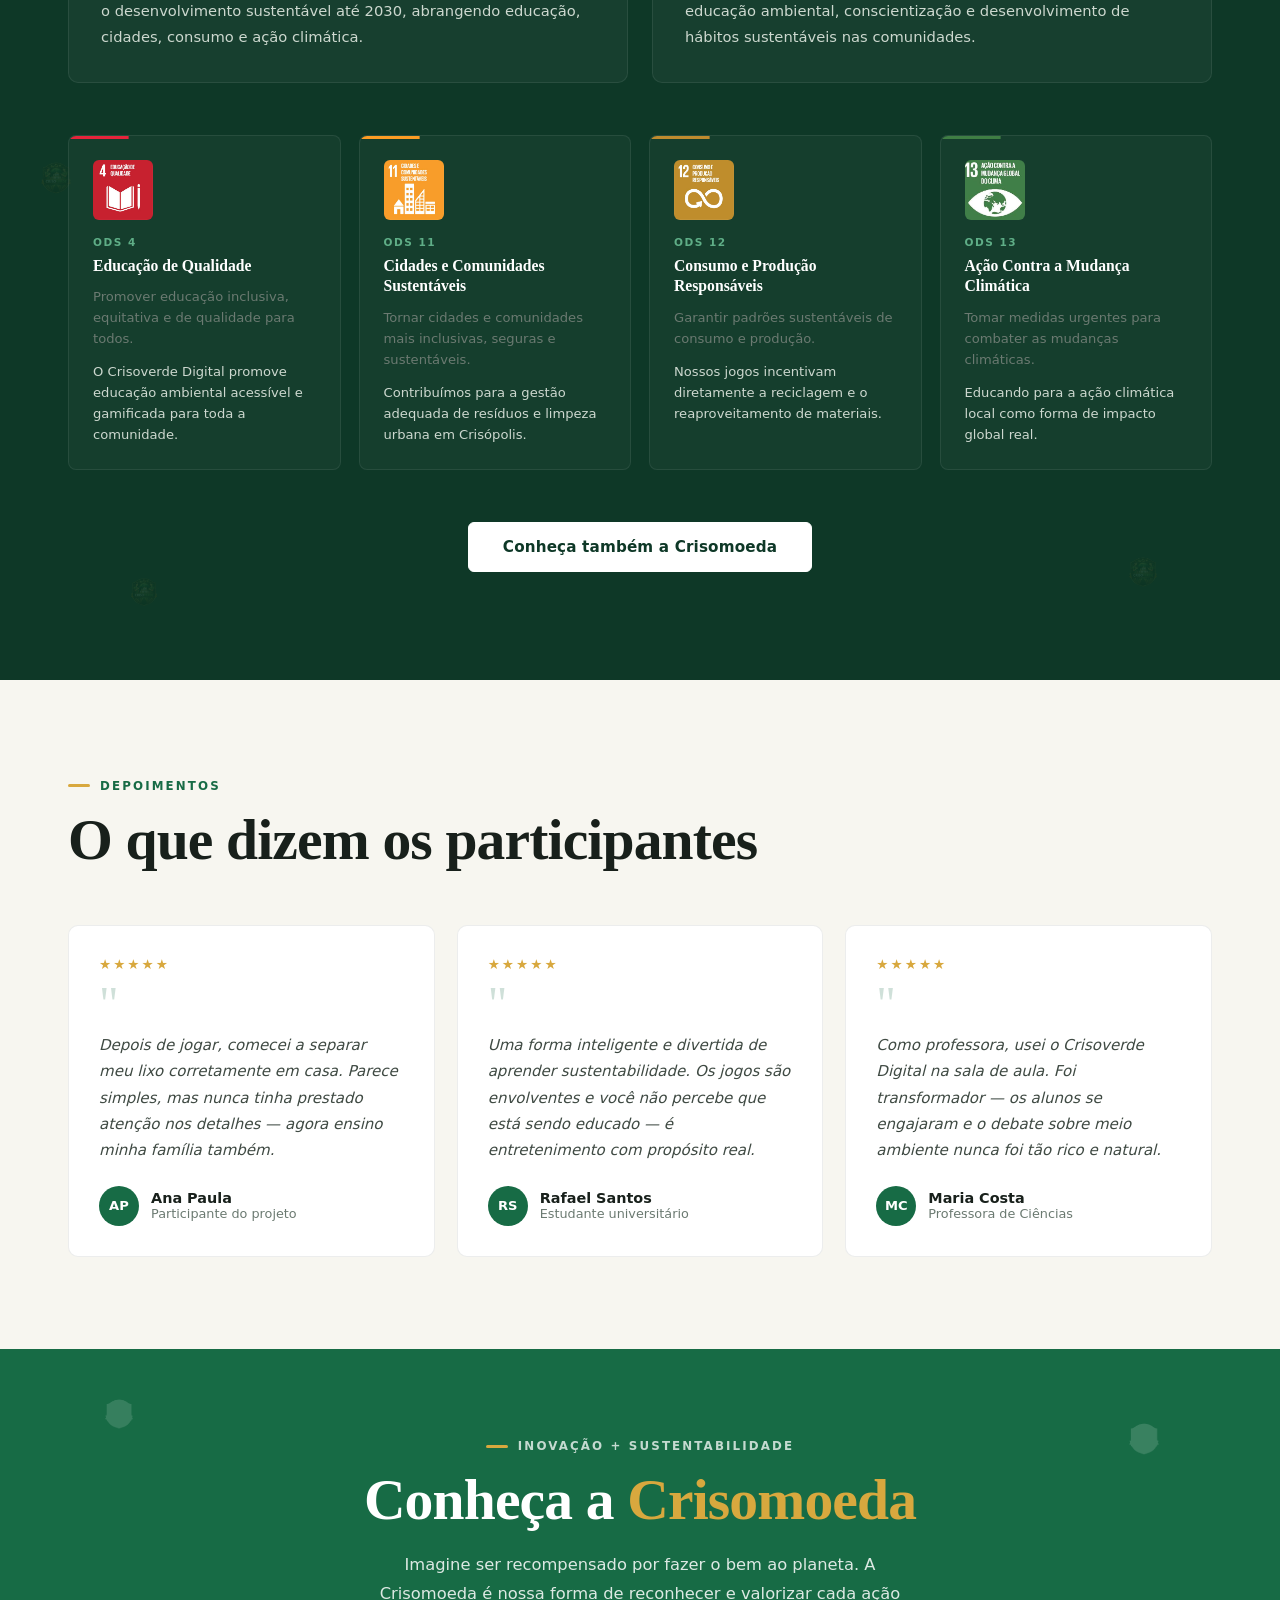
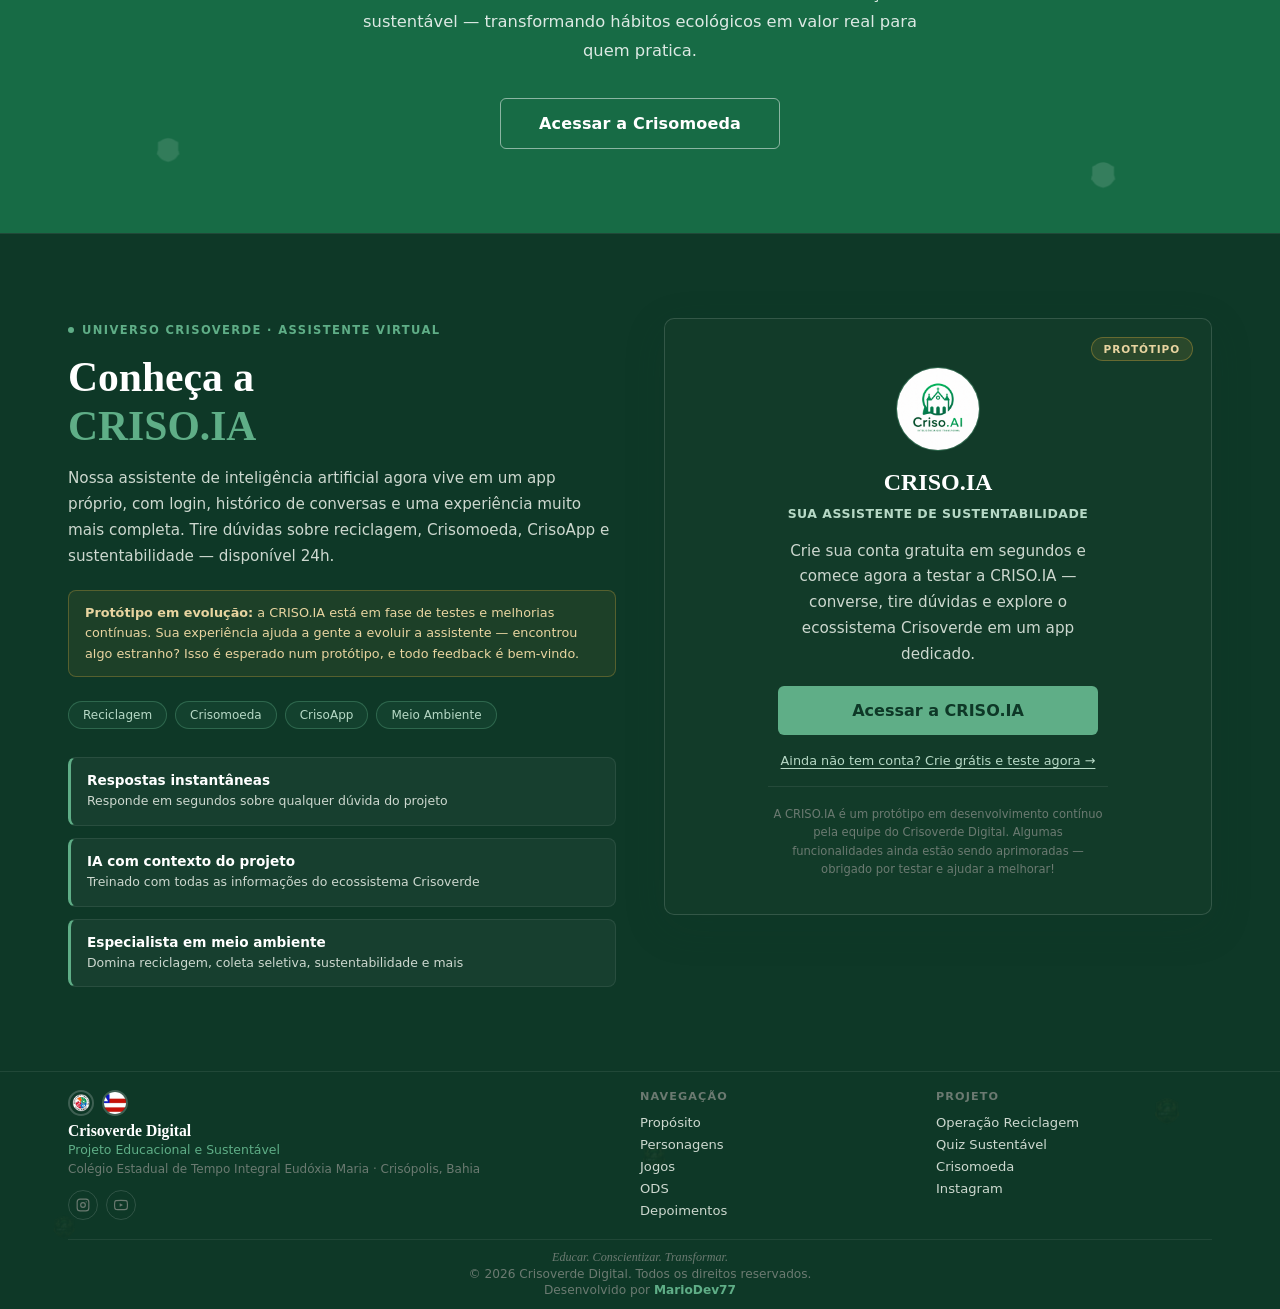
==== commit 20115449: "feat melhoria no site" ====
--- a/index.html
+++ b/index.html
@@ -94,6 +94,7 @@
       <img src="img/hero/hero-poluido.jpg" alt="" class="hero-img hero-img--dirty" width="1920" height="960" fetchpriority="high">
     </div>
     <canvas class="hero-fog" id="heroFog" aria-hidden="true"></canvas>
+    <canvas class="hero-atmosphere" id="heroAtmosphere" aria-hidden="true"></canvas>
     <div class="hero-content">
       <p class="hero-eyebrow" style="--i:0" data-in><img src="img/crisoverde-brasao.png" alt="" width="28" height="28">Crisoverde Digital · Crisópolis, Bahia</p>
       <h1 class="hero-title" id="heroTitle" style="--i:1" data-in>O futuro não se ensina apenas. <em>Se pratica.</em></h1>
@@ -585,6 +586,7 @@
 
   <script src="js/main.js" defer></script>
   <script type="module" src="js/hero.js"></script>
+  <script src="js/hero-atmosphere.js" defer></script>
 
 
   <!-- FOOTER -->
--- a/style/style.css
+++ b/style/style.css
@@ -295,6 +295,12 @@
   position: absolute; inset: 0; width: 100%; height: 100%; z-index: -1; pointer-events: none;
   opacity: calc(1 - var(--hero-p, 0) * 1.4);
 }
+/* Camada atmosférica leve: partículas 2D próprias, sem bibliotecas pagas/WebGL. */
+.hero-atmosphere {
+  position: absolute; inset: 0; width: 100%; height: 100%; z-index: 0;
+  pointer-events: none; opacity: .68; mix-blend-mode: screen;
+}
+.hero-content, .hero-foot { position: relative; z-index: 1; }
 .hero-content { width: 100%; max-width: var(--w-content); margin: 0 auto; padding: 150px var(--gutter) var(--space-7); }
 .hero-eyebrow {
   display: inline-flex; align-items: center; gap: var(--space-3); margin-bottom: var(--space-5);
@@ -336,6 +342,7 @@
   .hero-buttons .btn { width: 100%; justify-content: center; }
   .hero-cue { display: none; }
   .hero-img { object-position: 70% 50%; }
+  .hero-atmosphere { opacity: .42; }
 }
 
 /* ===========================
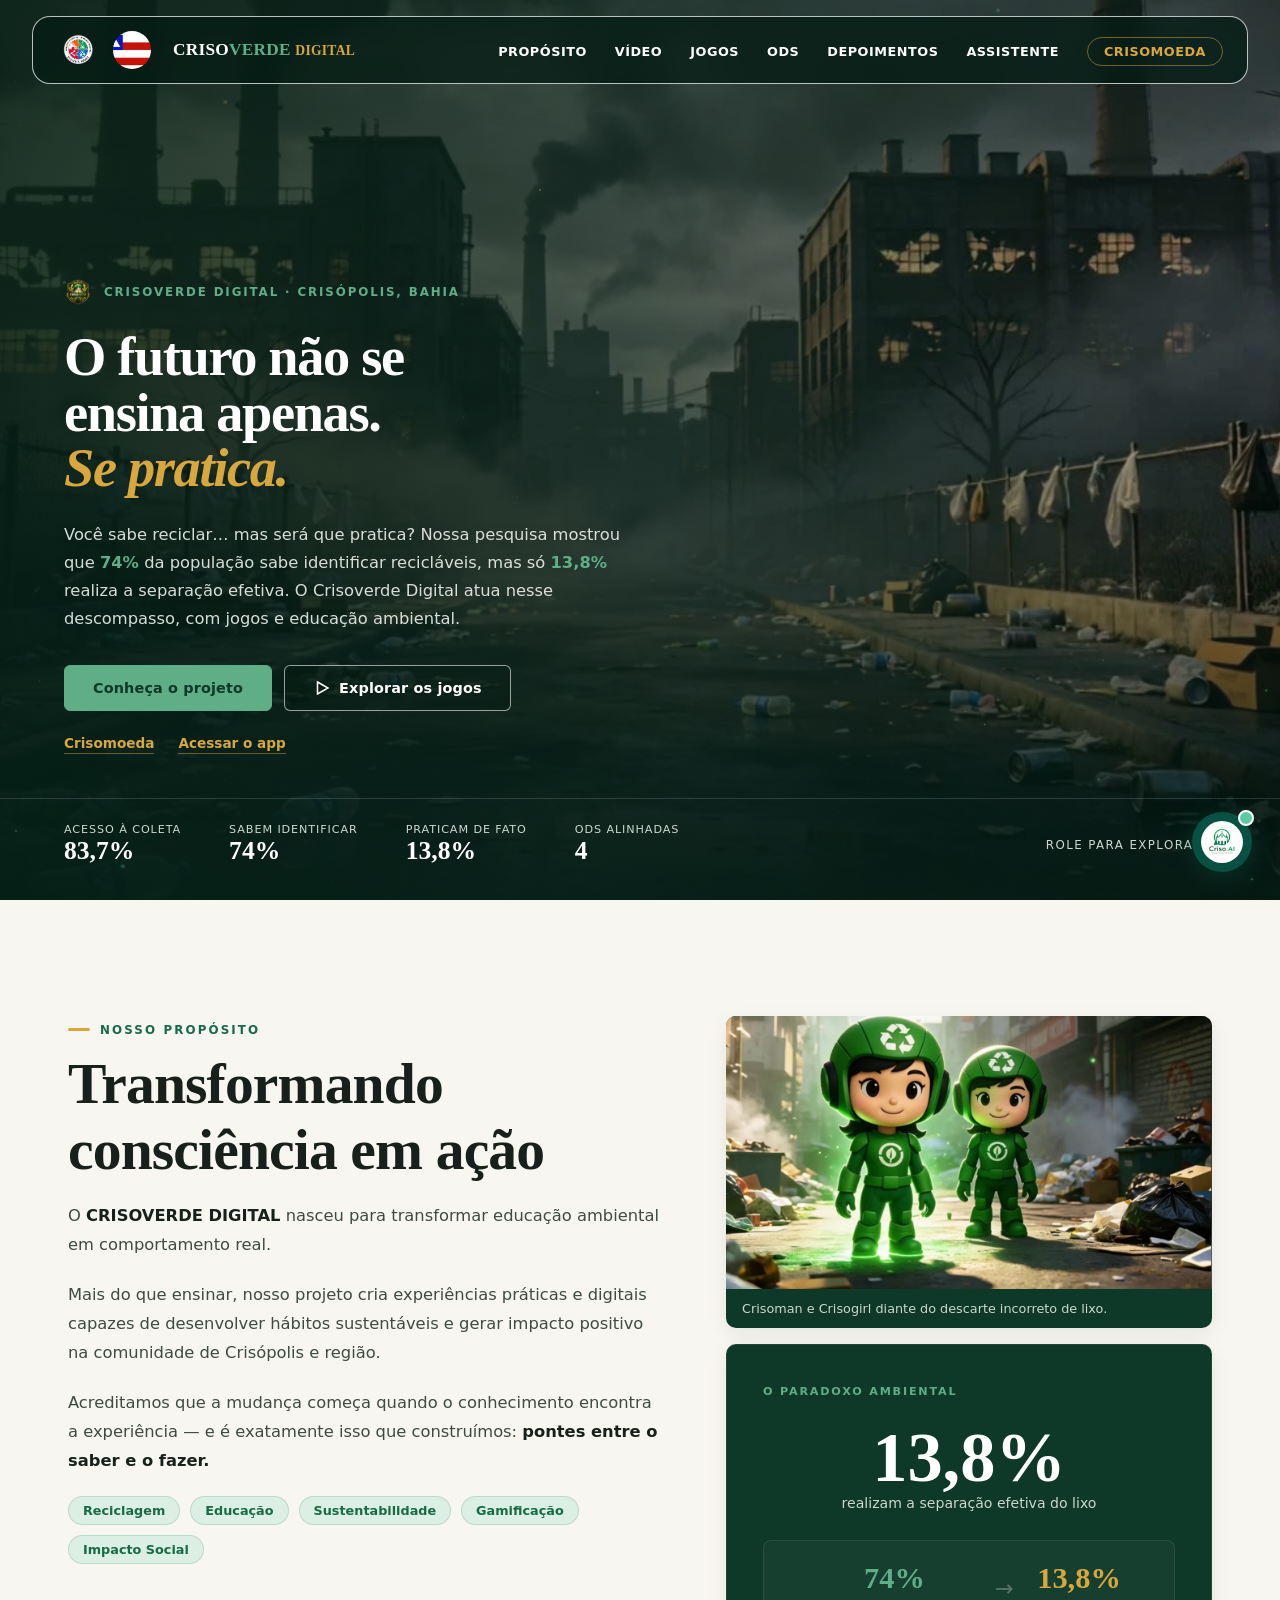
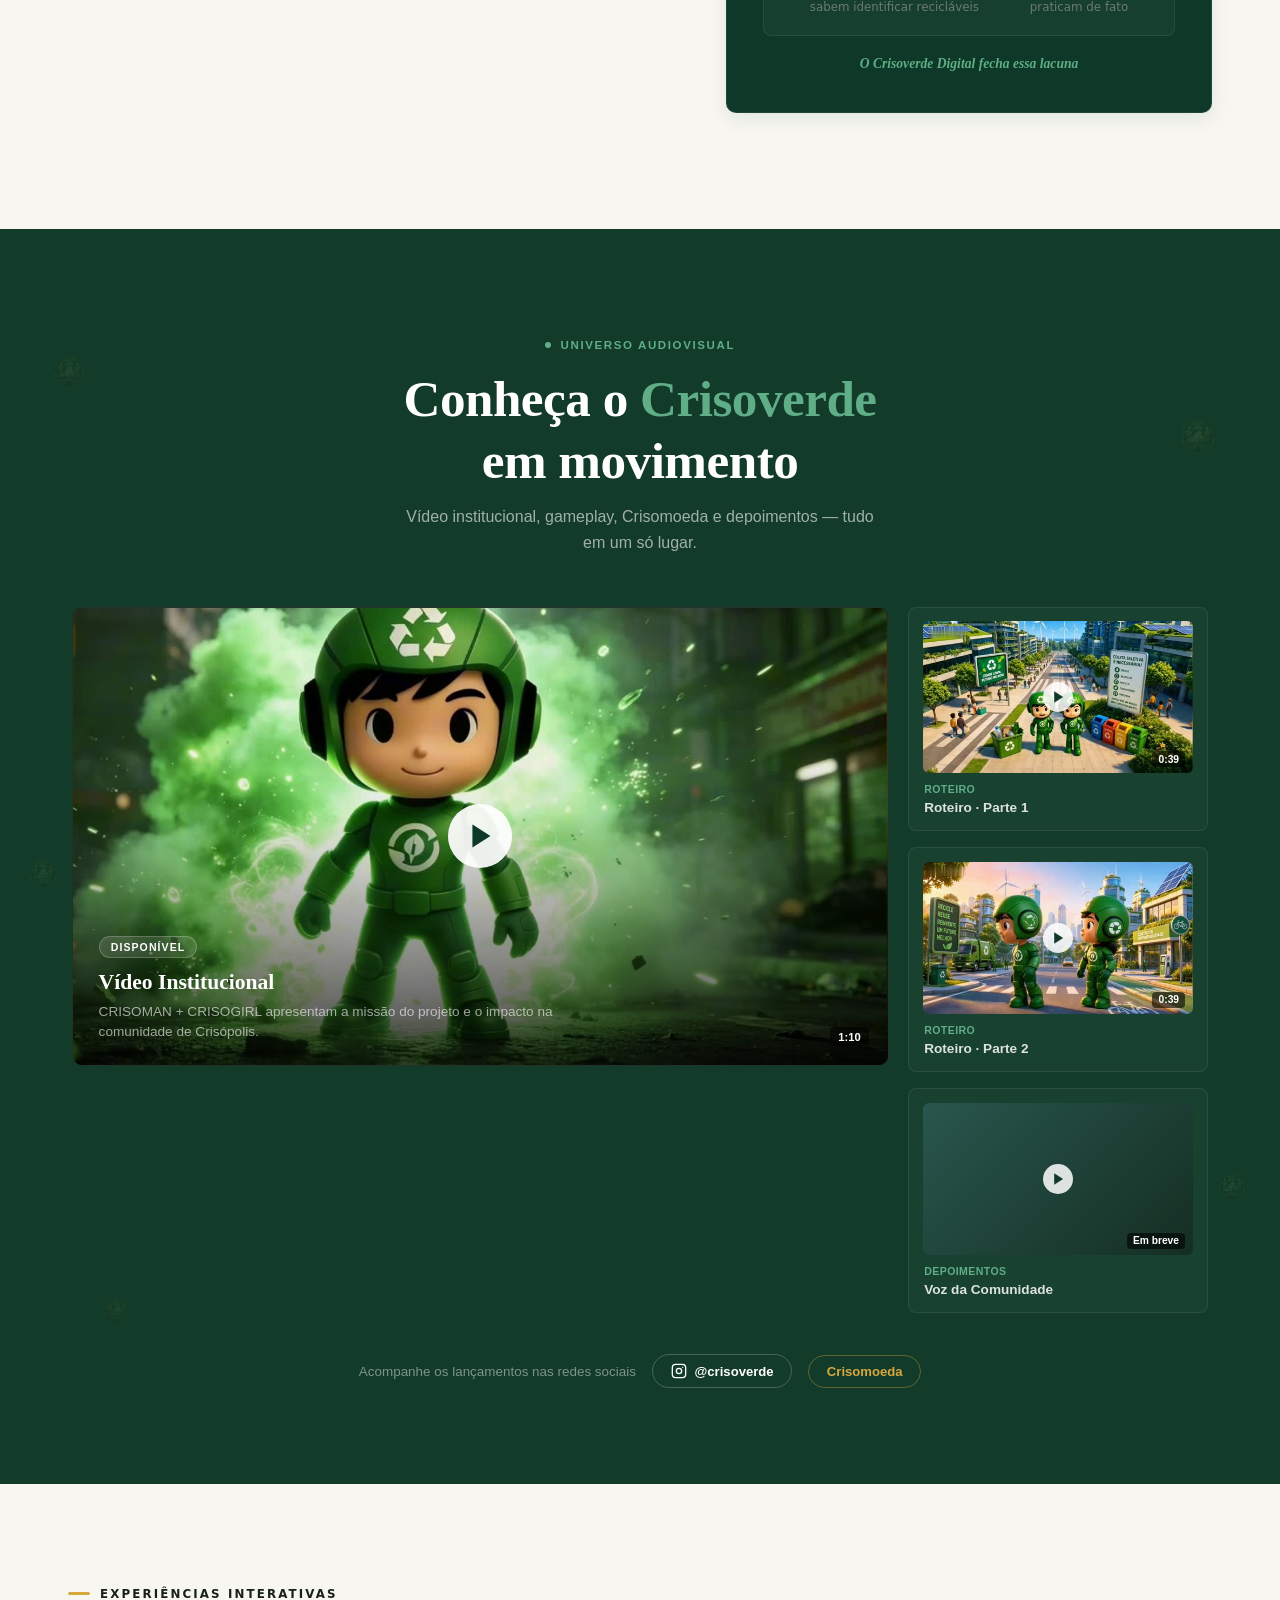
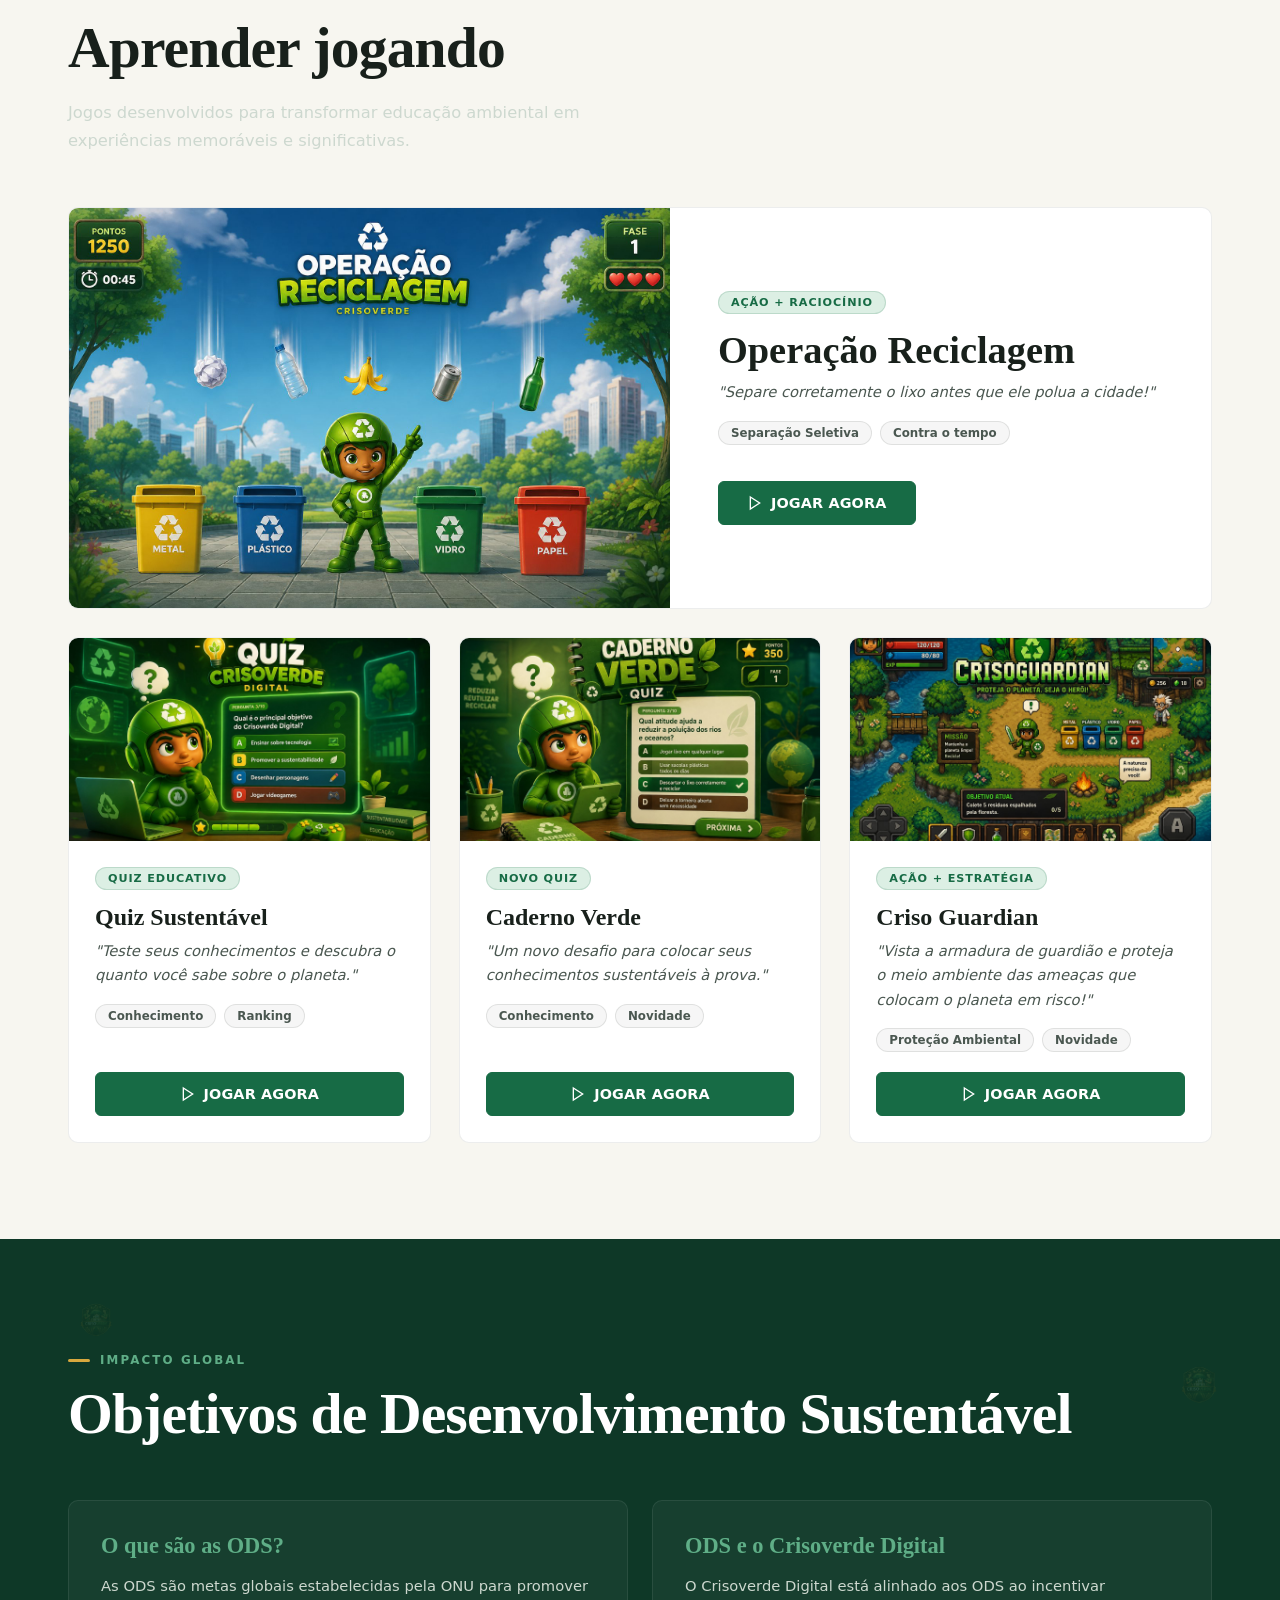
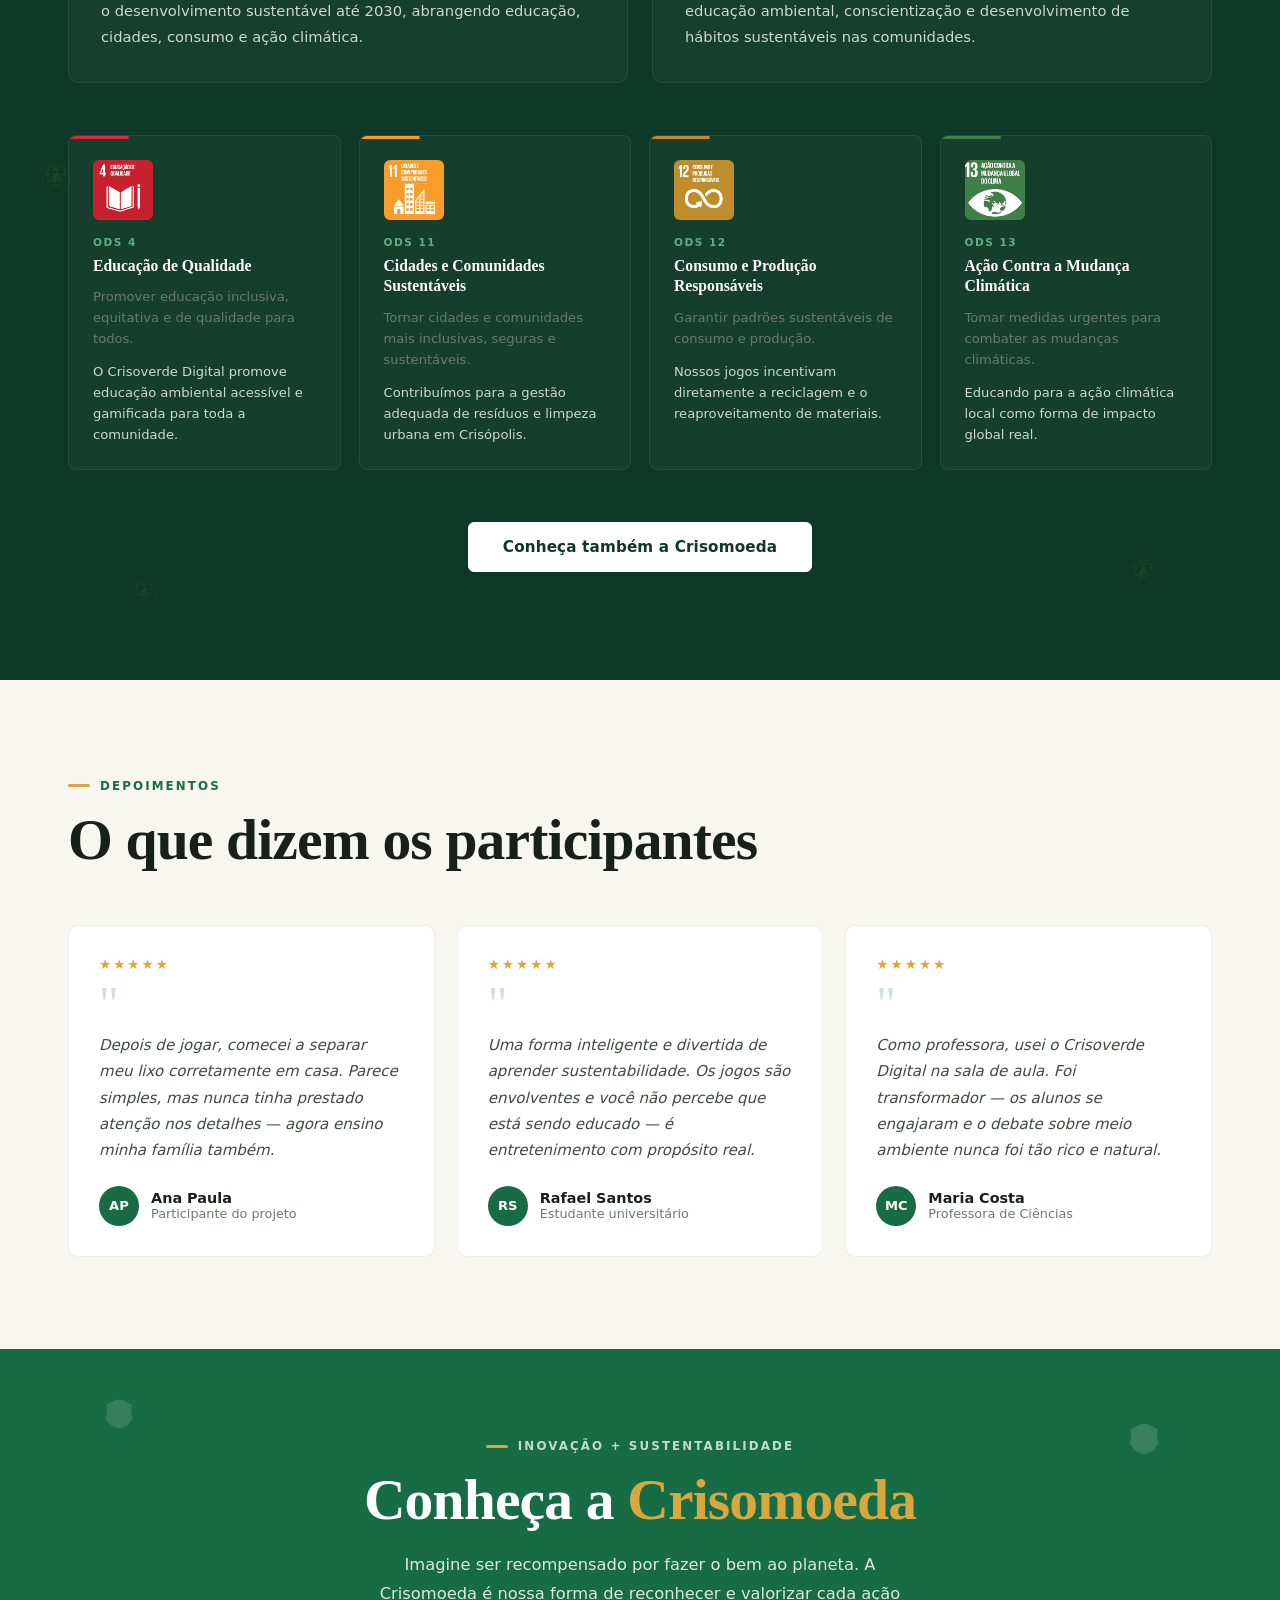
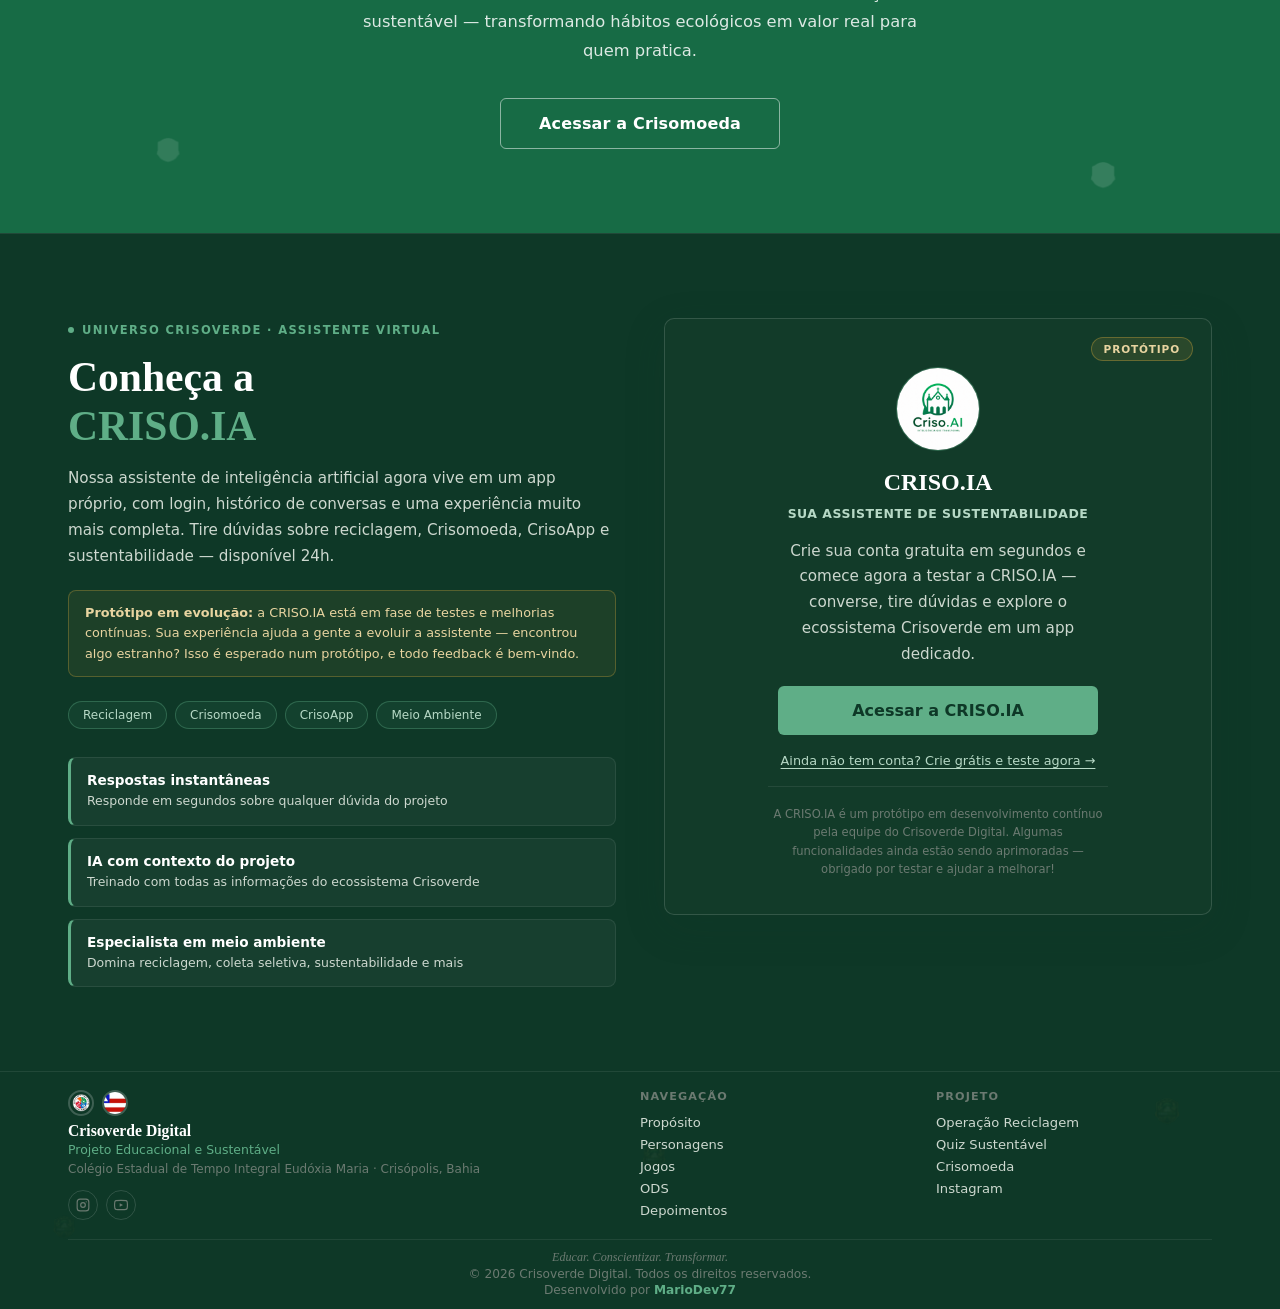
==== commit 95fd3210: "feat adiciona hero interativo" ====
--- a/index.html
+++ b/index.html
@@ -90,8 +90,9 @@
   <!-- HERO -->
   <section class="hero" id="inicio" aria-labelledby="heroTitle">
     <div class="hero-media" aria-hidden="true">
-      <img src="img/hero/hero-limpo.jpg" alt="" class="hero-img" width="1920" height="960">
-      <img src="img/hero/hero-poluido.jpg" alt="" class="hero-img hero-img--dirty" width="1920" height="960" fetchpriority="high">
+      <video class="hero-bg-video" autoplay muted loop playsinline preload="auto" poster="img/hero/hero-poluido.jpg" aria-hidden="true">
+        <source src="videos/hero-cidade-poluida-loop.mp4" type="video/mp4">
+      </video>
     </div>
     <canvas class="hero-fog" id="heroFog" aria-hidden="true"></canvas>
     <canvas class="hero-atmosphere" id="heroAtmosphere" aria-hidden="true"></canvas>
@@ -585,7 +586,6 @@
   <!-- FIM WIDGET -->
 
   <script src="js/main.js" defer></script>
-  <script type="module" src="js/hero.js"></script>
   <script src="js/hero-atmosphere.js" defer></script>
 
 
--- a/style/style.css
+++ b/style/style.css
@@ -119,6 +119,15 @@
   transition: background 0.3s, border-color 0.3s, box-shadow 0.3s;
   padding: 0;
 }
+/* No topo, a navegação fica como uma barra flutuante sobre o hero,
+   seguindo a prévia aprovada. */
+.navbar:not(.scrolled) .nav-inner {
+  width: calc(100% - 64px); max-width: 1344px; margin: 16px auto 0;
+  padding: 12px 24px; border: 1px solid rgba(255,255,255,.72);
+  border-radius: 18px; background: rgba(5,28,20,.76);
+  -webkit-backdrop-filter: blur(12px); backdrop-filter: blur(12px);
+}
+.navbar.scrolled .nav-inner { width: 100%; max-width: 1200px; margin: 0 auto; padding: 18px 28px; border: 0; border-radius: 0; background: transparent; }
 .navbar.scrolled {
   background: rgba(247, 246, 240, 0.94);
   backdrop-filter: blur(10px);
@@ -277,20 +286,28 @@
 =========================== */
 .hero {
   position: relative; isolation: isolate; overflow: hidden;
-  min-height: 100svh; display: flex; flex-direction: column; justify-content: flex-end;
+  min-height: max(760px, 100svh); display: flex; flex-direction: column; justify-content: flex-end;
   background: var(--green-deep); color: var(--white);
 }
+@supports (height: 100dvh) { .hero { min-height: max(760px, 100dvh); } }
 .hero::after {
   content: ''; position: absolute; inset: 0; z-index: -1; pointer-events: none;
-  background: linear-gradient(90deg, rgba(14,56,39,.92) 0%, rgba(14,56,39,.6) 52%, rgba(14,56,39,.15) 100%),
-              linear-gradient(0deg, rgba(14,56,39,.9) 0%, transparent 38%);
+  background: linear-gradient(90deg, rgba(5,32,23,.88) 0%, rgba(7,35,27,.66) 48%, rgba(7,35,27,.20) 100%),
+              linear-gradient(180deg, rgba(5,24,18,.34) 0%, rgba(5,24,18,.04) 28%, rgba(5,24,18,.22) 65%, rgba(5,24,18,.90) 100%);
 }
 .hero-media { position: absolute; inset: 0; z-index: -2; }
 .hero-img {
-  position: absolute; left: 0; top: -4%; width: 100%; height: 108%; object-fit: cover; object-position: 60% 50%;
+  position: absolute; left: 0; top: -4%; width: 100%; height: 108%; object-fit: cover; object-position: 54% 50%;
   transform: translate3d(0, calc(var(--hero-p, 0) * 5%), 0); will-change: transform;
 }
 .hero-img--dirty { opacity: calc(1 - var(--hero-p, 0) * 1.25); }
+.hero-bg-video {
+  position: absolute; inset: 0; width: 100%; height: 100%;
+  object-fit: cover; object-position: 54% 50%;
+  filter: saturate(.88) contrast(1.06);
+}
+@media (max-width: 700px) { .hero-bg-video { object-position: 58% 50%; } }
+@media (prefers-reduced-motion: reduce) { .hero-bg-video { animation: none; } }
 .hero-fog {
   position: absolute; inset: 0; width: 100%; height: 100%; z-index: -1; pointer-events: none;
   opacity: calc(1 - var(--hero-p, 0) * 1.4);
@@ -301,28 +318,31 @@
   pointer-events: none; opacity: .68; mix-blend-mode: screen;
 }
 .hero-content, .hero-foot { position: relative; z-index: 1; }
-.hero-content { width: 100%; max-width: var(--w-content); margin: 0 auto; padding: 150px var(--gutter) var(--space-7); }
+.hero-content { width: 100%; max-width: 1320px; margin: 0 auto; padding: 160px var(--gutter) 44px; }
 .hero-eyebrow {
   display: inline-flex; align-items: center; gap: var(--space-3); margin-bottom: var(--space-5);
   font-size: .74rem; font-weight: 700; letter-spacing: .16em; text-transform: uppercase; color: var(--green-accent);
 }
 .hero-eyebrow img { width: 28px; height: 28px; object-fit: contain; }
 .hero-title {
-  max-width: 14ch; font-family: var(--font-display); font-size: var(--fs-display); font-weight: 800;
+  max-width: 13ch; font-family: var(--font-display); font-size: clamp(2.8rem, 4.25vw, 4.45rem); font-weight: 800;
   line-height: 1.02; letter-spacing: -.025em; margin-bottom: var(--space-5); text-wrap: balance;
 }
 .hero-title em { font-style: italic; color: var(--gold); }
-.hero-desc { max-width: 52ch; color: var(--gray-light); font-size: 1.05rem; line-height: 1.75; margin-bottom: var(--space-6); }
+.hero-desc { max-width: 55ch; color: rgba(244,247,243,.88); font-size: 1.02rem; line-height: 1.72; margin-bottom: var(--space-6); text-shadow: 0 1px 12px rgba(0,0,0,.2); }
 .hero-desc strong { color: var(--green-accent); }
 .hero-buttons { display: flex; flex-wrap: wrap; gap: var(--space-3); margin-bottom: var(--space-5); }
 .hero-links { display: flex; flex-wrap: wrap; gap: var(--space-5); font-size: .85rem; font-weight: 600; }
 .hero-links a { color: var(--gold); border-bottom: 1px solid rgba(216,168,62,.45); padding-bottom: 2px; transition: border-color var(--dur-fast); }
 .hero-links a:hover { border-color: var(--gold); }
 .hero-foot {
-  width: 100%; max-width: var(--w-content); margin: 0 auto; padding: var(--space-5) var(--gutter);
+  width: 100%; max-width: 1320px; margin: 0 auto; padding: 24px var(--gutter) 34px;
   display: flex; align-items: center; justify-content: space-between; gap: var(--space-5); flex-wrap: wrap;
   border-top: 1px solid rgba(255,255,255,.14);
 }
+.hero .btn-outline { background: rgba(3,24,17,.22); border-color: rgba(255,255,255,.58); color: #fff; }
+.hero .btn-outline svg { flex: 0 0 auto; }
+.hero .btn-outline:hover { background: rgba(255,255,255,.08); }
 .hero-stats { display: flex; flex-wrap: wrap; gap: var(--space-3) var(--space-7); }
 .hero-stats dt { font-size: .7rem; letter-spacing: .08em; text-transform: uppercase; color: var(--gray-light); }
 .hero-stats dd { font-family: var(--font-display); font-size: 1.6rem; font-weight: 800; }
@@ -337,6 +357,8 @@
   .hero-cue span { animation: none; }
 }
 @media (max-width: 600px) {
+  .navbar:not(.scrolled) .nav-inner { width: calc(100% - 28px); margin-top: 10px; padding: 10px 14px; border-radius: 14px; }
+  .hero { min-height: max(780px, 100svh); }
   .hero-content { padding-top: 112px; padding-bottom: var(--space-6); }
   .hero-title { max-width: none; }
   .hero-buttons .btn { width: 100%; justify-content: center; }
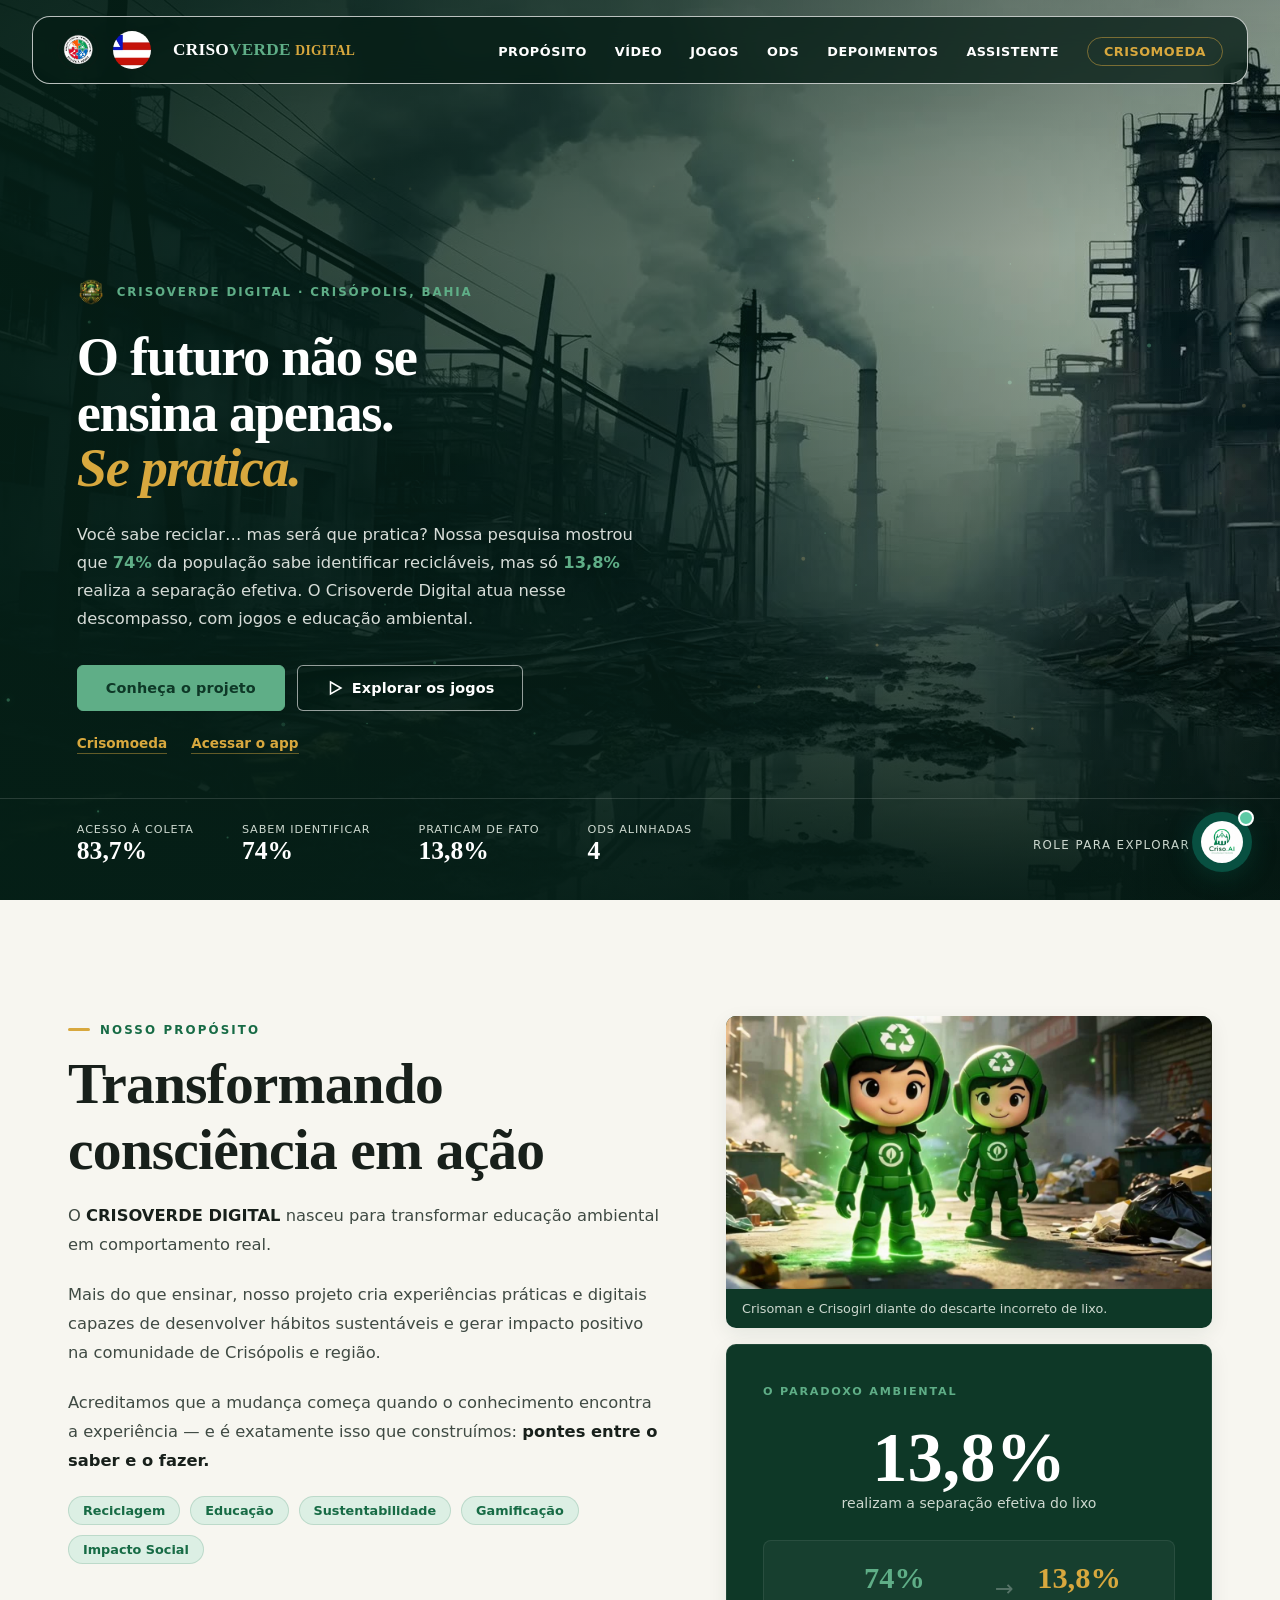
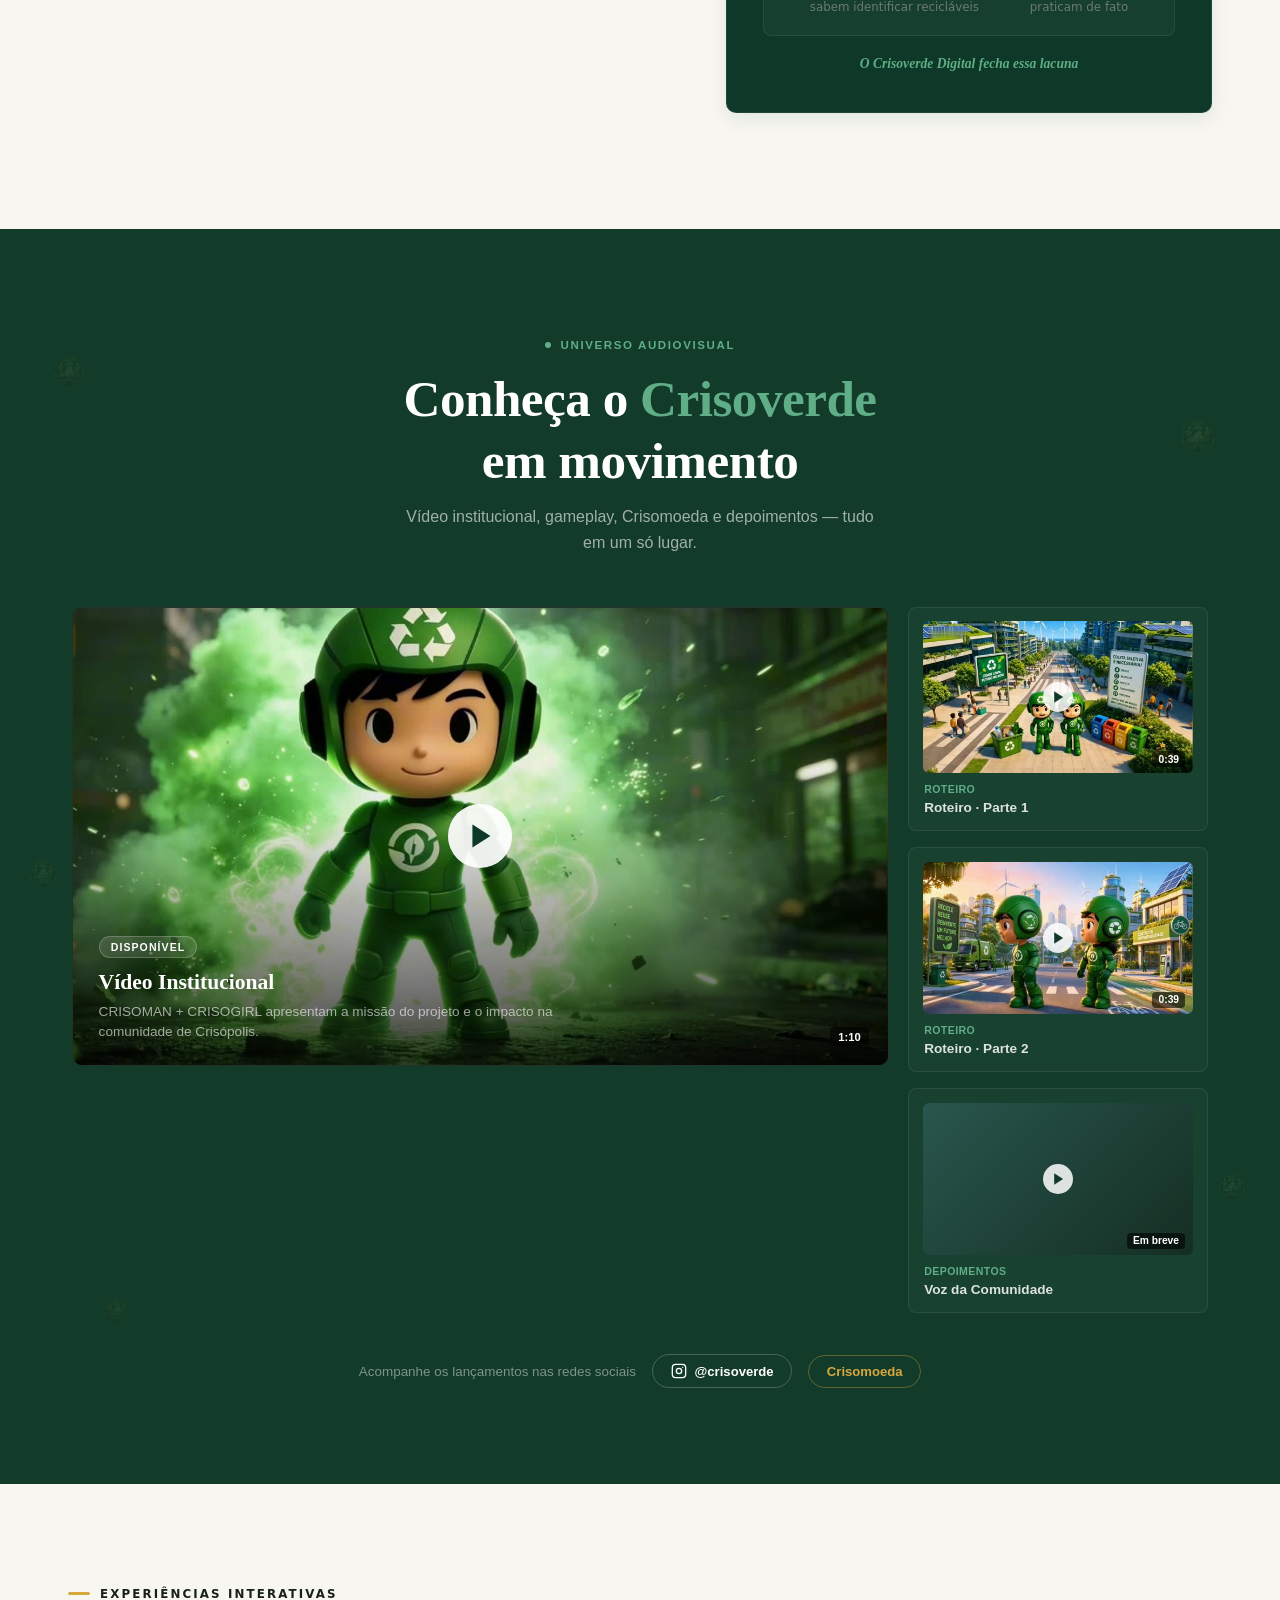
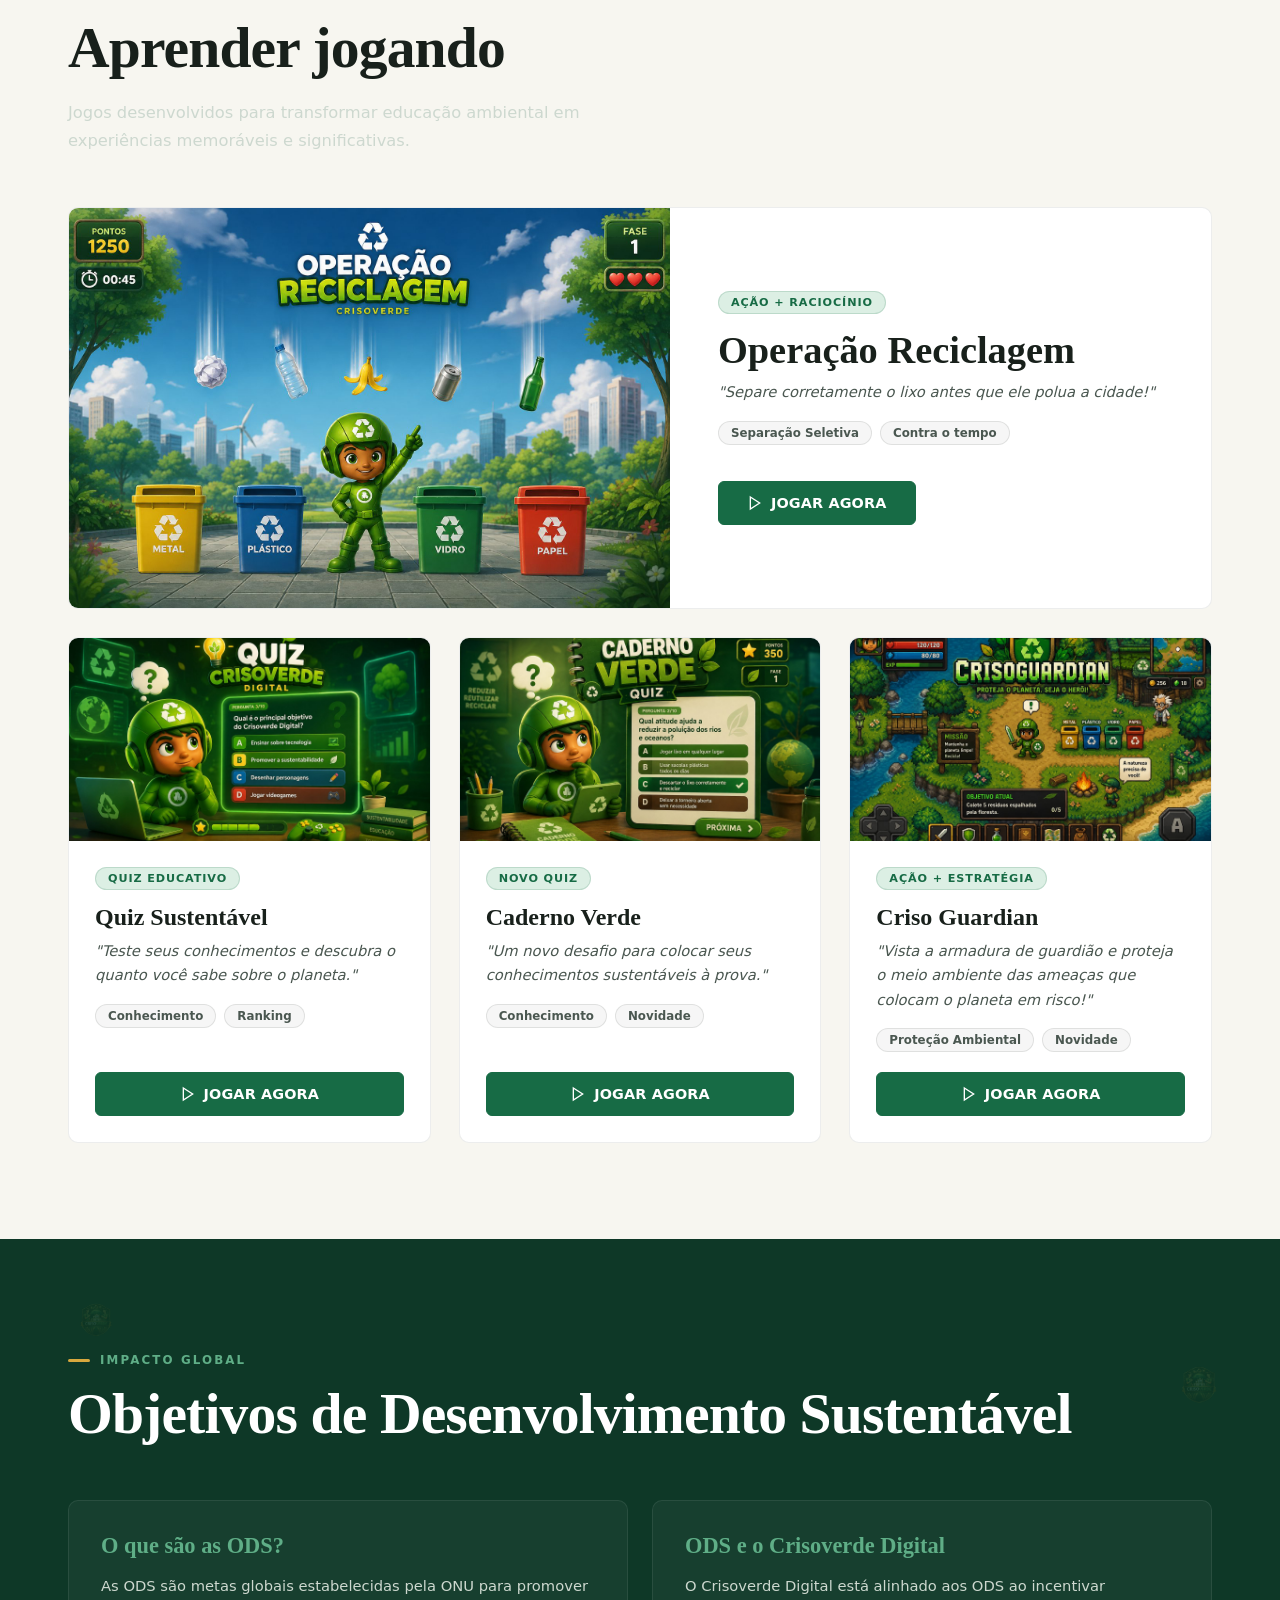
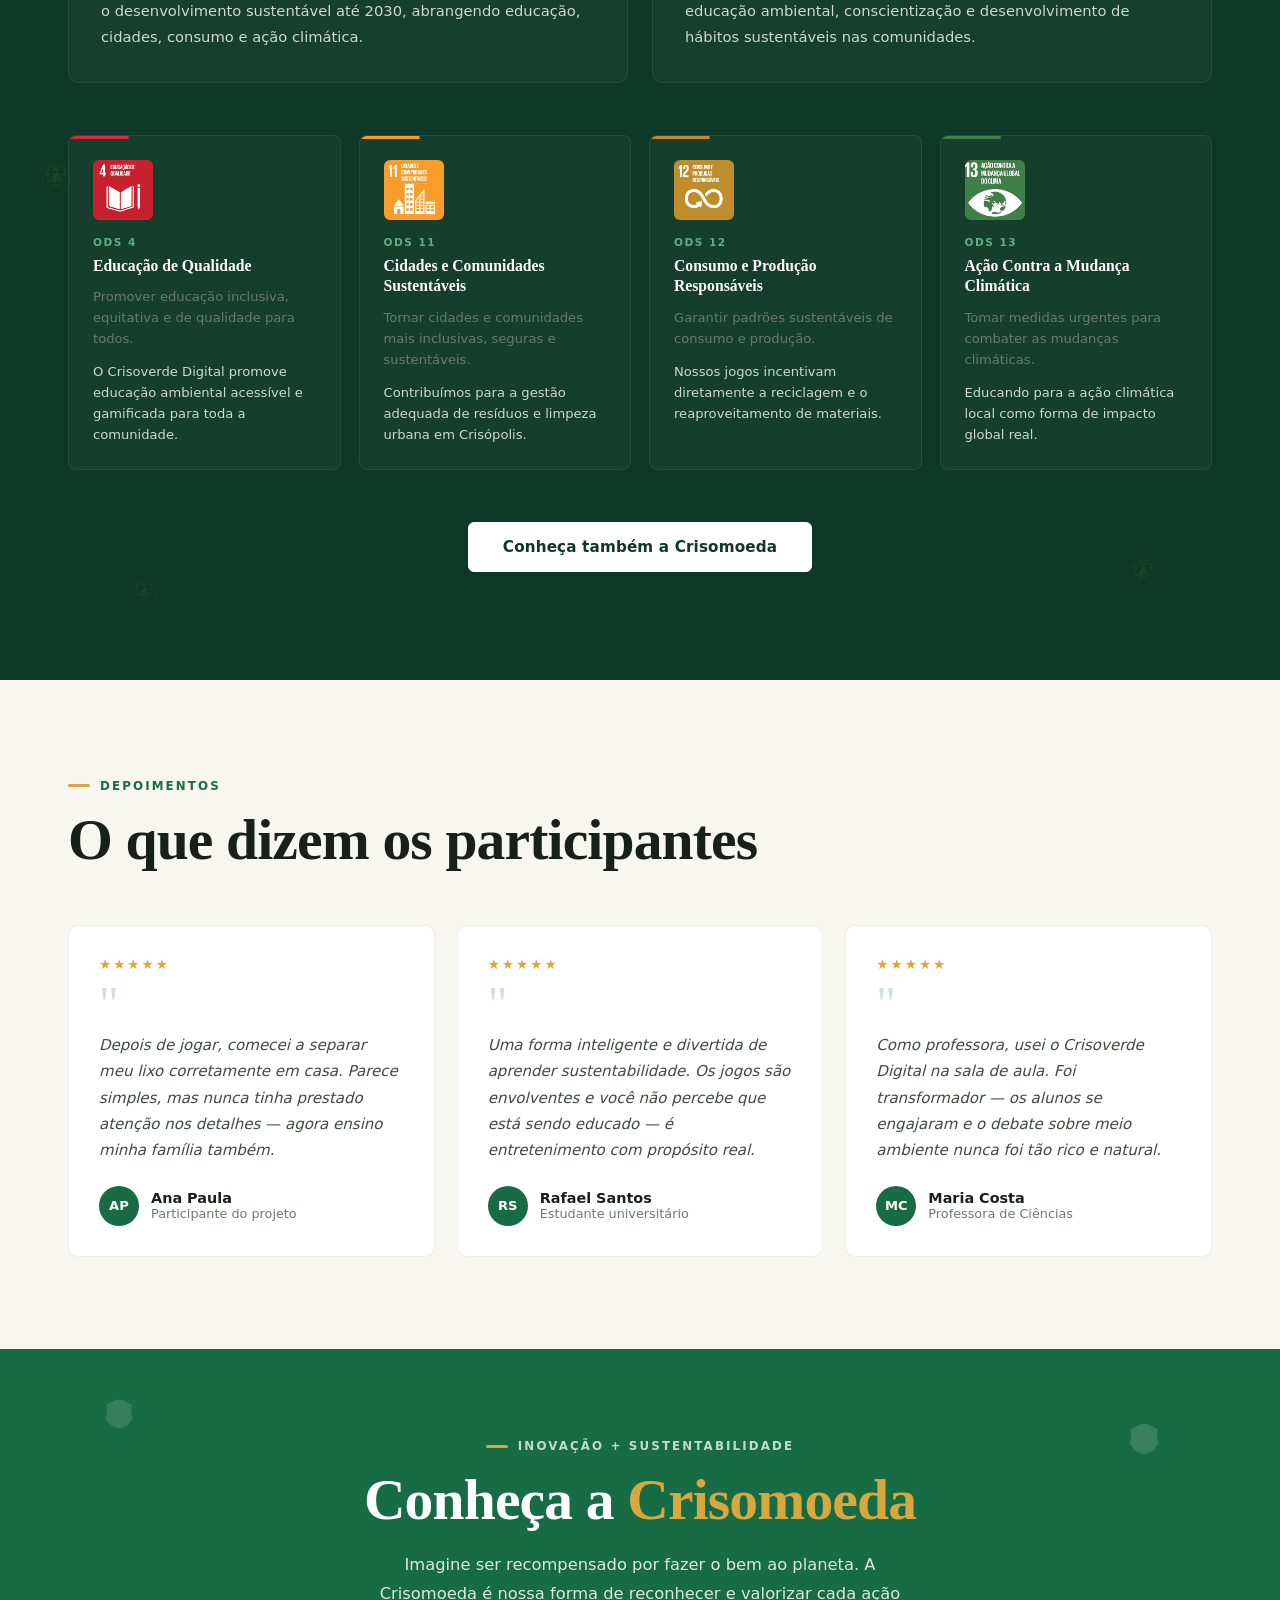
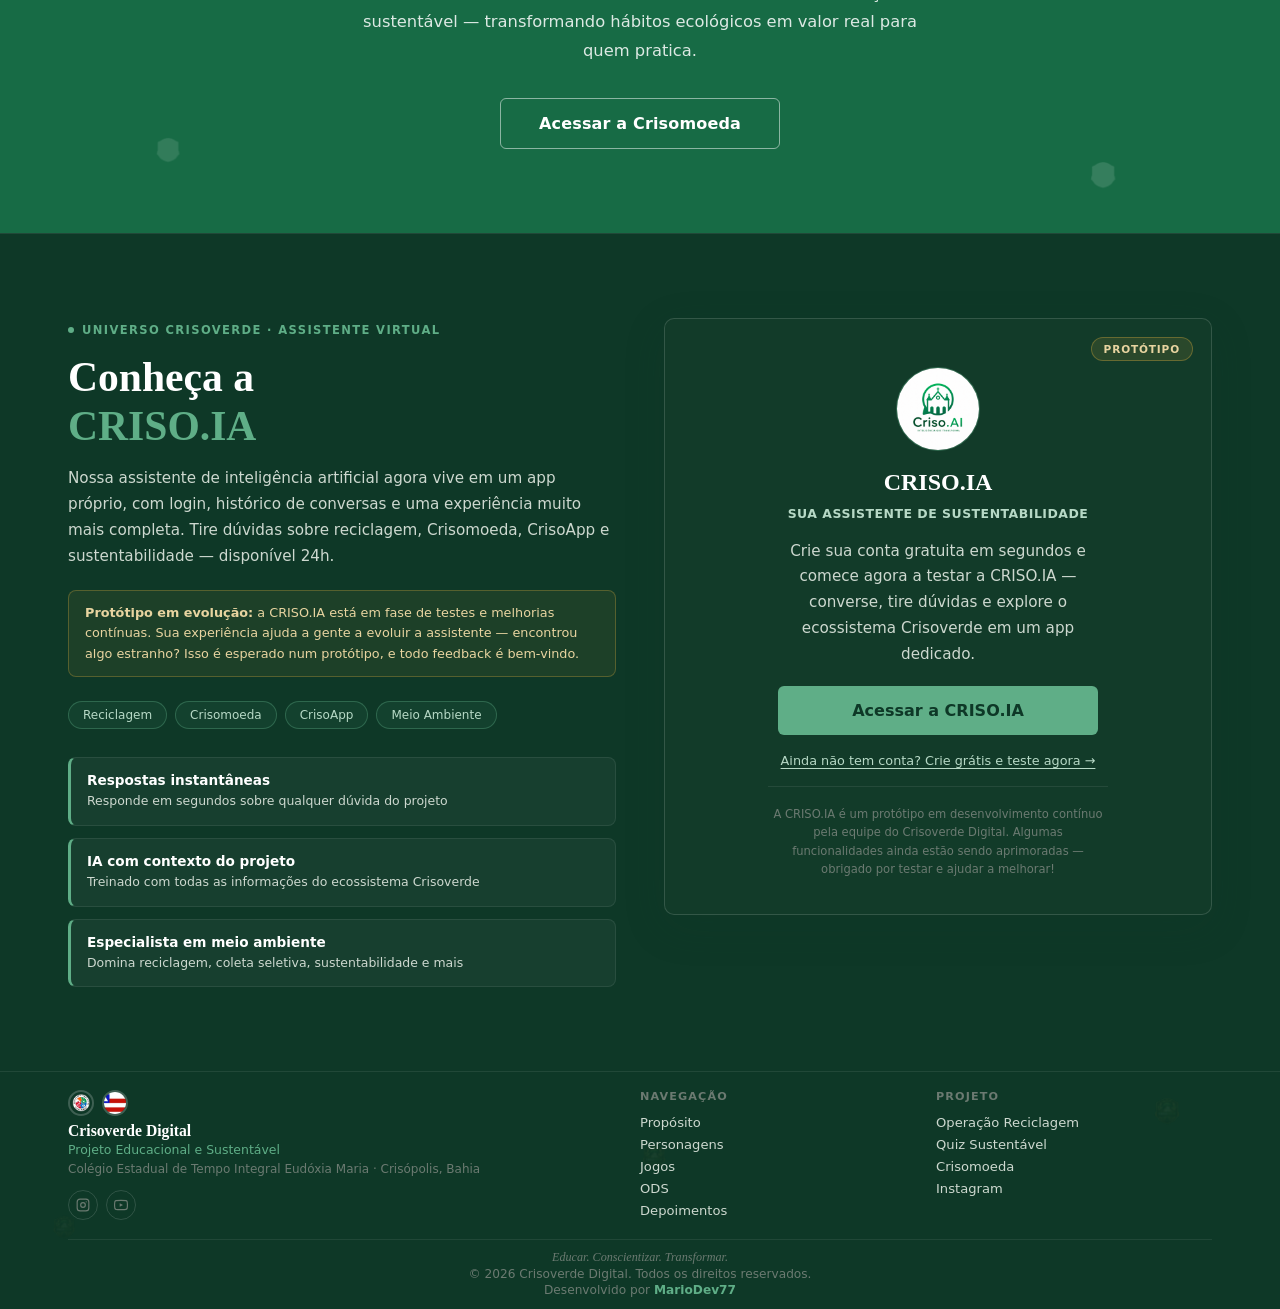
==== commit bbf8b79d: "fix(hero): garante autoplay do vídeo, poster do próprio vídeo e texto alinhado à esquerda" ====
--- a/index.html
+++ b/index.html
@@ -90,8 +90,8 @@
   <!-- HERO -->
   <section class="hero" id="inicio" aria-labelledby="heroTitle">
     <div class="hero-media" aria-hidden="true">
-      <video class="hero-bg-video" autoplay muted loop playsinline preload="auto" poster="img/hero/hero-poluido.jpg" aria-hidden="true">
-        <source src="videos/hero-cidade-poluida-loop.mp4" type="video/mp4">
+      <video class="hero-bg-video" id="heroVideo" autoplay muted loop playsinline webkit-playsinline preload="auto" disablepictureinpicture disableremoteplayback controlslist="nodownload nofullscreen noremoteplayback" poster="img/hero/hero-video-poster.jpg?v=2" aria-hidden="true" tabindex="-1">
+        <source src="videos/hero-cidade-poluida-loop.mp4?v=2" type="video/mp4">
       </video>
     </div>
     <canvas class="hero-fog" id="heroFog" aria-hidden="true"></canvas>
@@ -587,6 +587,7 @@
 
   <script src="js/main.js" defer></script>
   <script src="js/hero-atmosphere.js" defer></script>
+  <script src="js/hero-video.js" defer></script>
 
 
   <!-- FOOTER -->
--- a/style/style.css
+++ b/style/style.css
@@ -285,6 +285,7 @@
    HERO — editorial, poluído → limpo
 =========================== */
 .hero {
+  --hero-pad-x: clamp(20px, 6vw, 112px); /* margem esquerda/direita do conteúdo, cresce suavemente em telas grandes */
   position: relative; isolation: isolate; overflow: hidden;
   min-height: max(760px, 100svh); display: flex; flex-direction: column; justify-content: flex-end;
   background: var(--green-deep); color: var(--white);
@@ -305,7 +306,10 @@
   position: absolute; inset: 0; width: 100%; height: 100%;
   object-fit: cover; object-position: 54% 50%;
   filter: saturate(.88) contrast(1.06);
-}
+  background: var(--green-deep); pointer-events: none;
+}
+.hero-bg-video::-webkit-media-controls,
+.hero-bg-video::-webkit-media-controls-start-playback-button { display: none !important; -webkit-appearance: none; }
 @media (max-width: 700px) { .hero-bg-video { object-position: 58% 50%; } }
 @media (prefers-reduced-motion: reduce) { .hero-bg-video { animation: none; } }
 .hero-fog {
@@ -318,7 +322,7 @@
   pointer-events: none; opacity: .68; mix-blend-mode: screen;
 }
 .hero-content, .hero-foot { position: relative; z-index: 1; }
-.hero-content { width: 100%; max-width: 1320px; margin: 0 auto; padding: 160px var(--gutter) 44px; }
+.hero-content { width: 100%; max-width: none; margin: 0; text-align: left; align-items: flex-start; padding: 160px var(--hero-pad-x) 44px; }
 .hero-eyebrow {
   display: inline-flex; align-items: center; gap: var(--space-3); margin-bottom: var(--space-5);
   font-size: .74rem; font-weight: 700; letter-spacing: .16em; text-transform: uppercase; color: var(--green-accent);
@@ -336,7 +340,7 @@
 .hero-links a { color: var(--gold); border-bottom: 1px solid rgba(216,168,62,.45); padding-bottom: 2px; transition: border-color var(--dur-fast); }
 .hero-links a:hover { border-color: var(--gold); }
 .hero-foot {
-  width: 100%; max-width: 1320px; margin: 0 auto; padding: 24px var(--gutter) 34px;
+  width: 100%; max-width: none; margin: 0; padding: 24px var(--hero-pad-x) 34px;
   display: flex; align-items: center; justify-content: space-between; gap: var(--space-5); flex-wrap: wrap;
   border-top: 1px solid rgba(255,255,255,.14);
 }
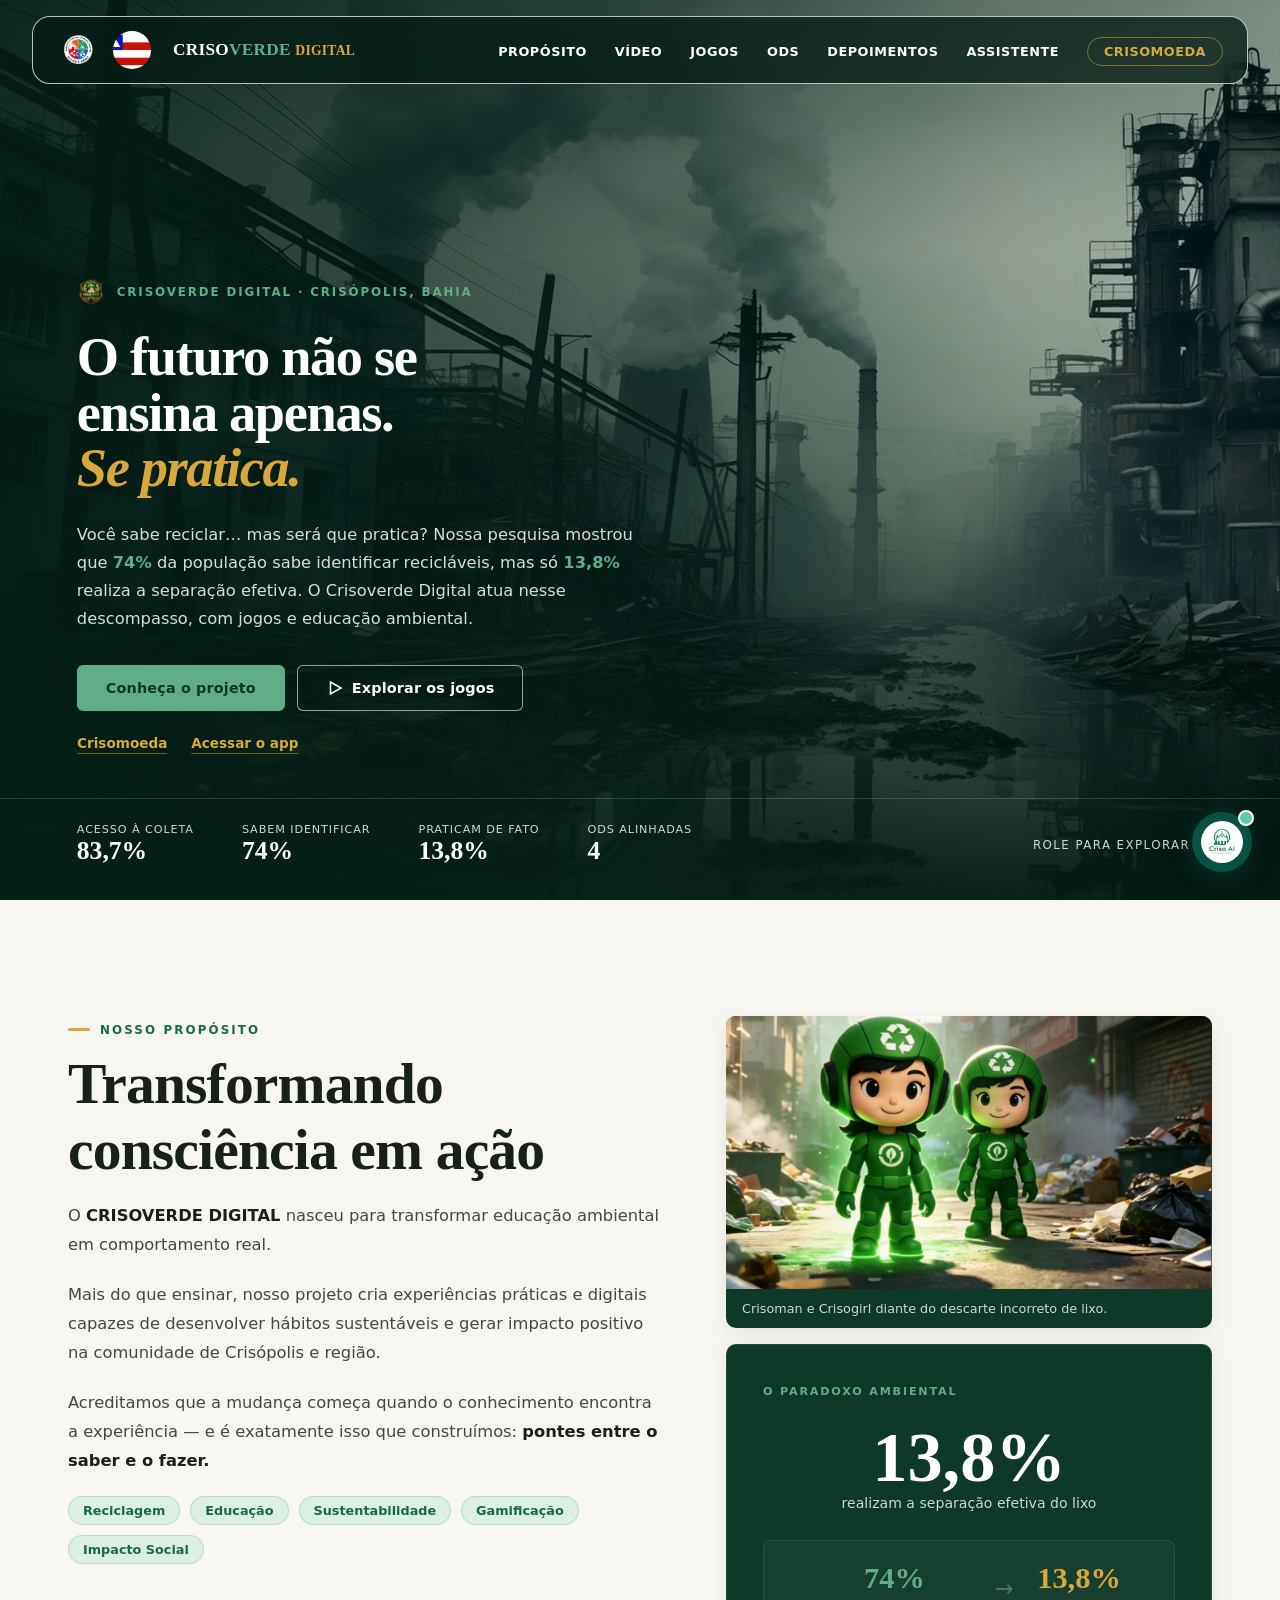
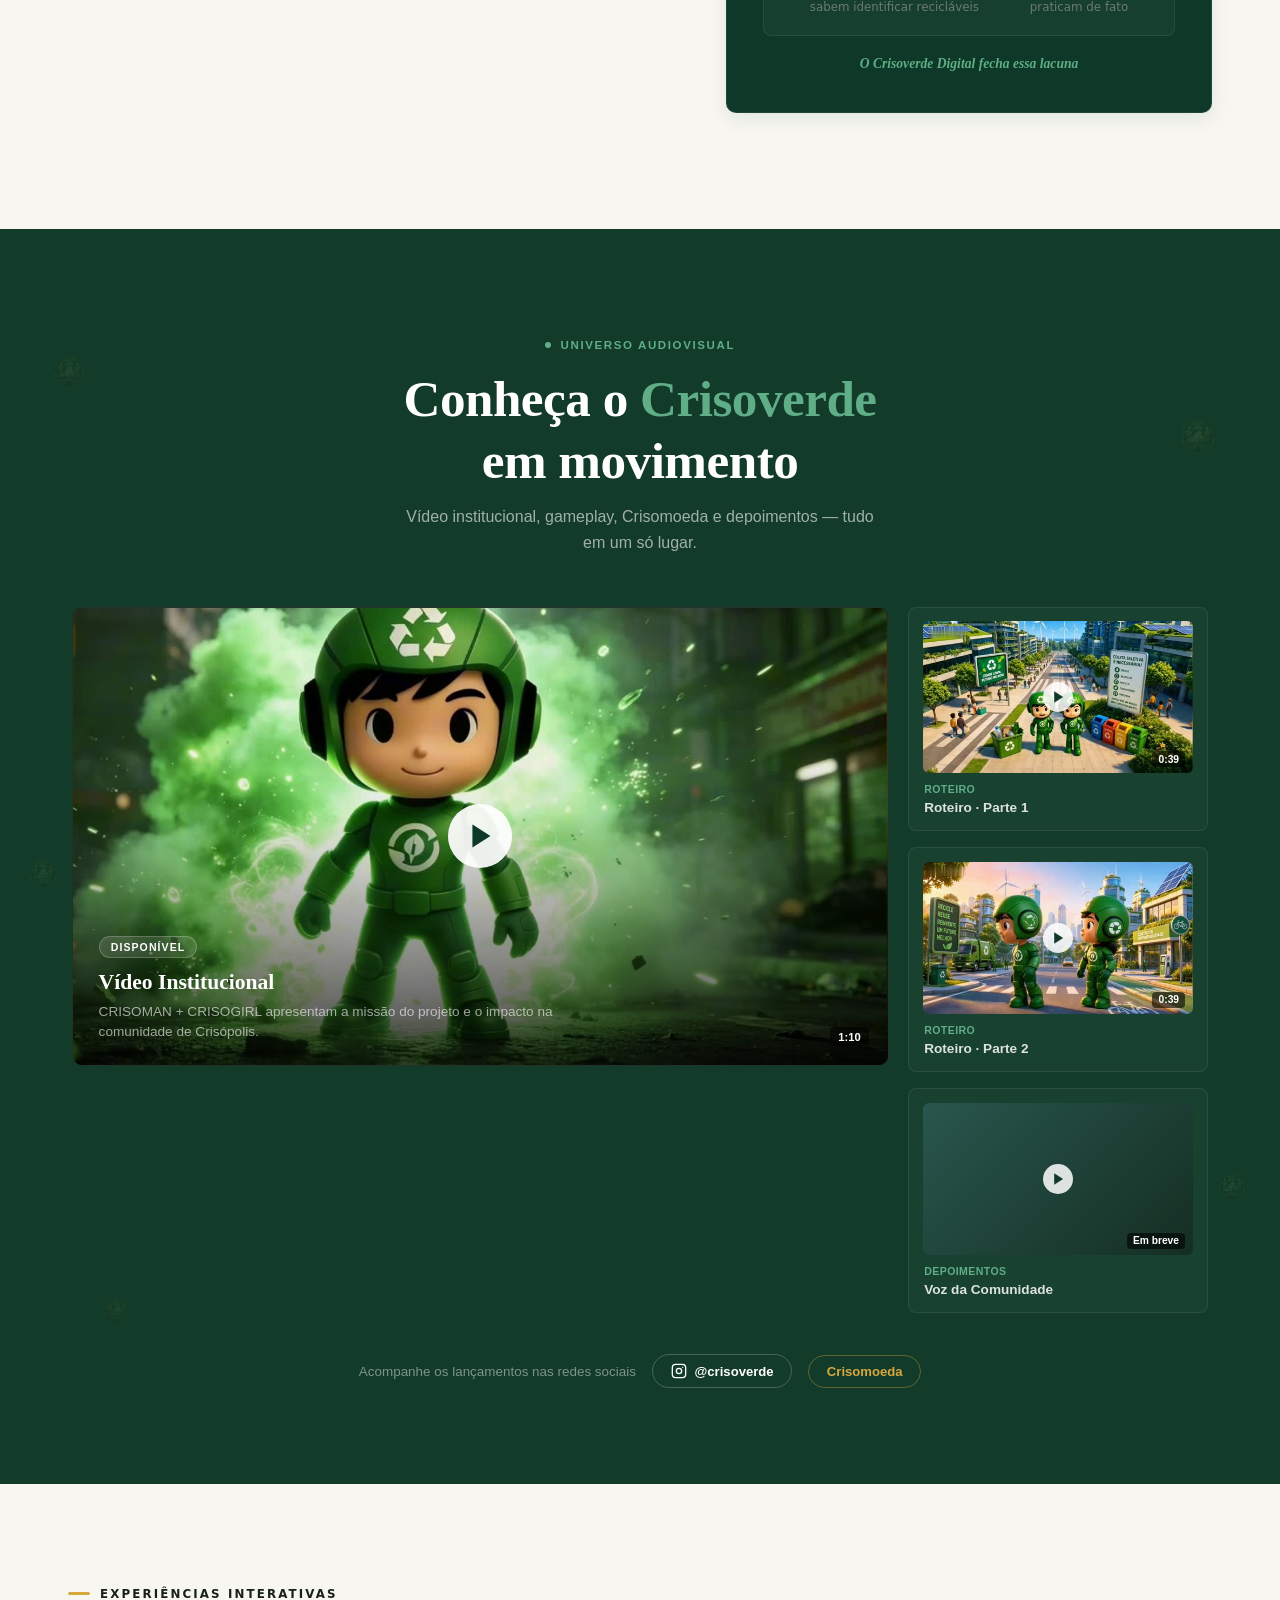
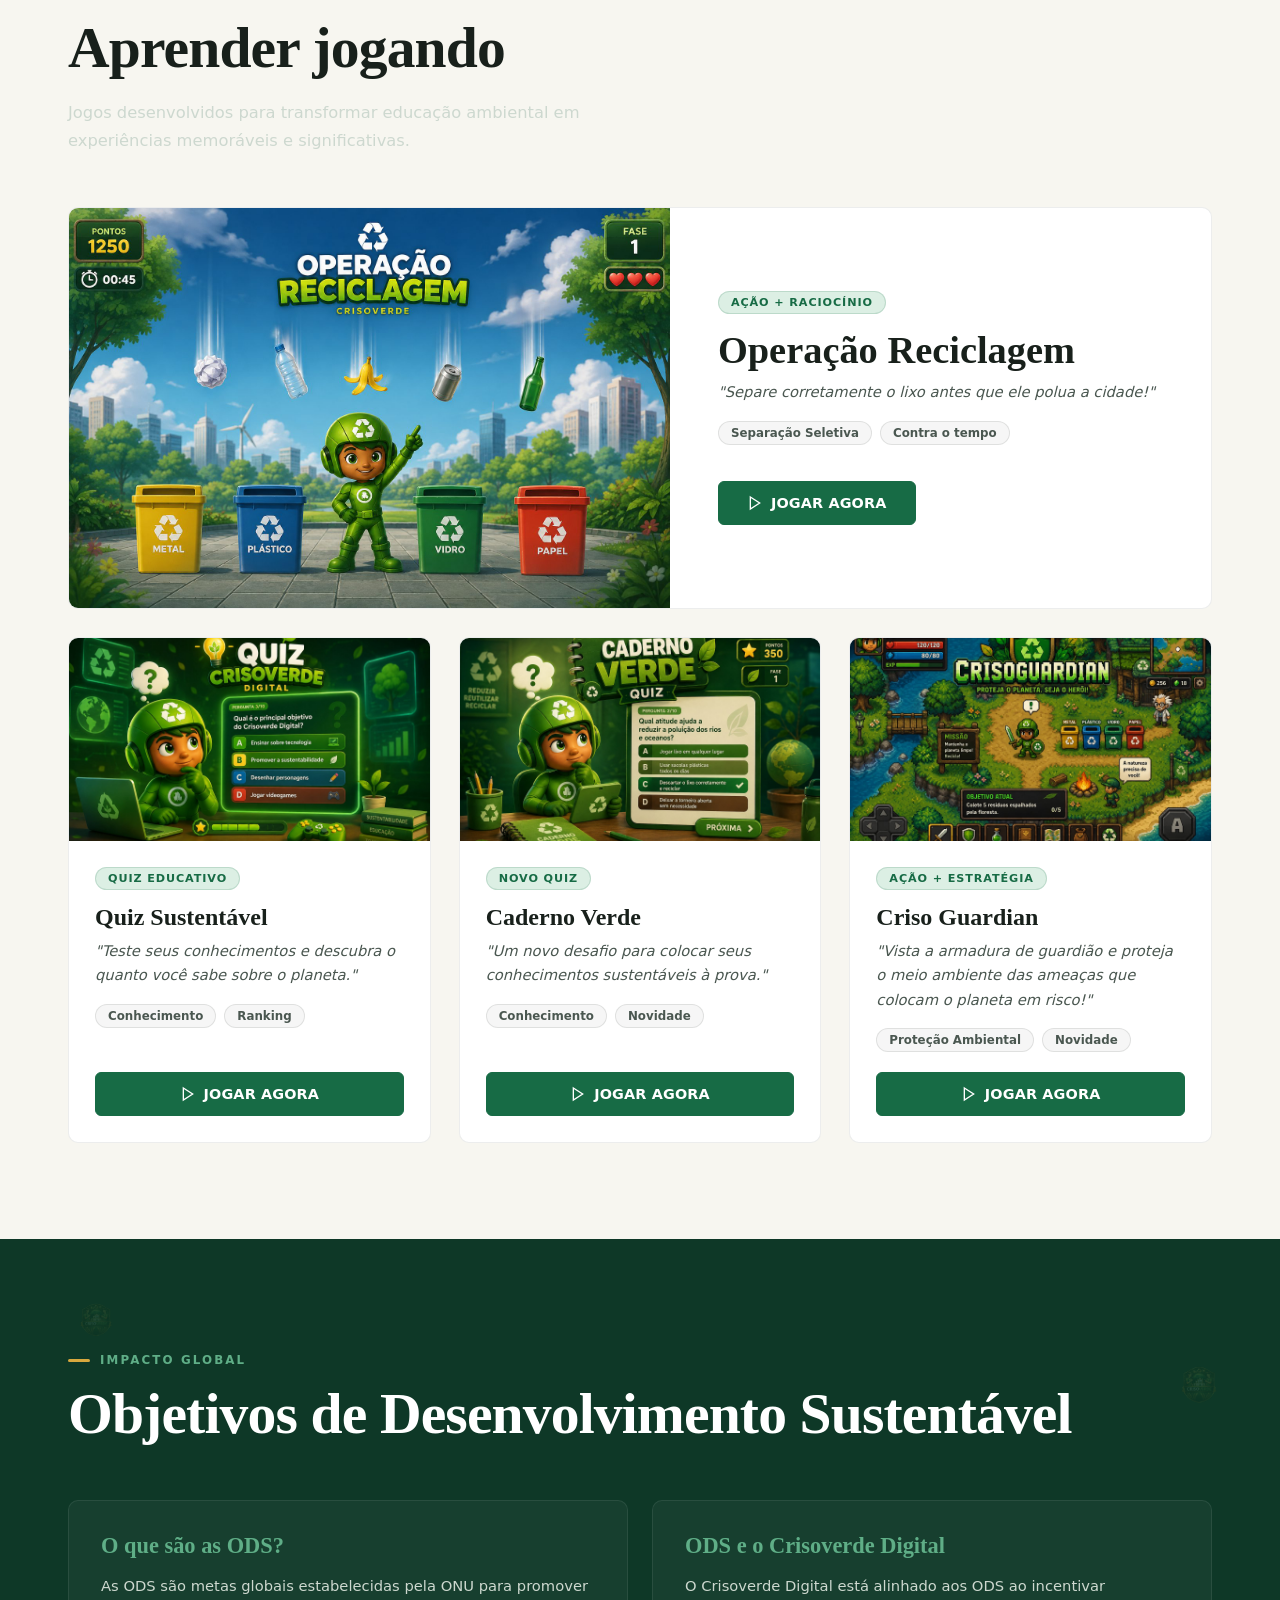
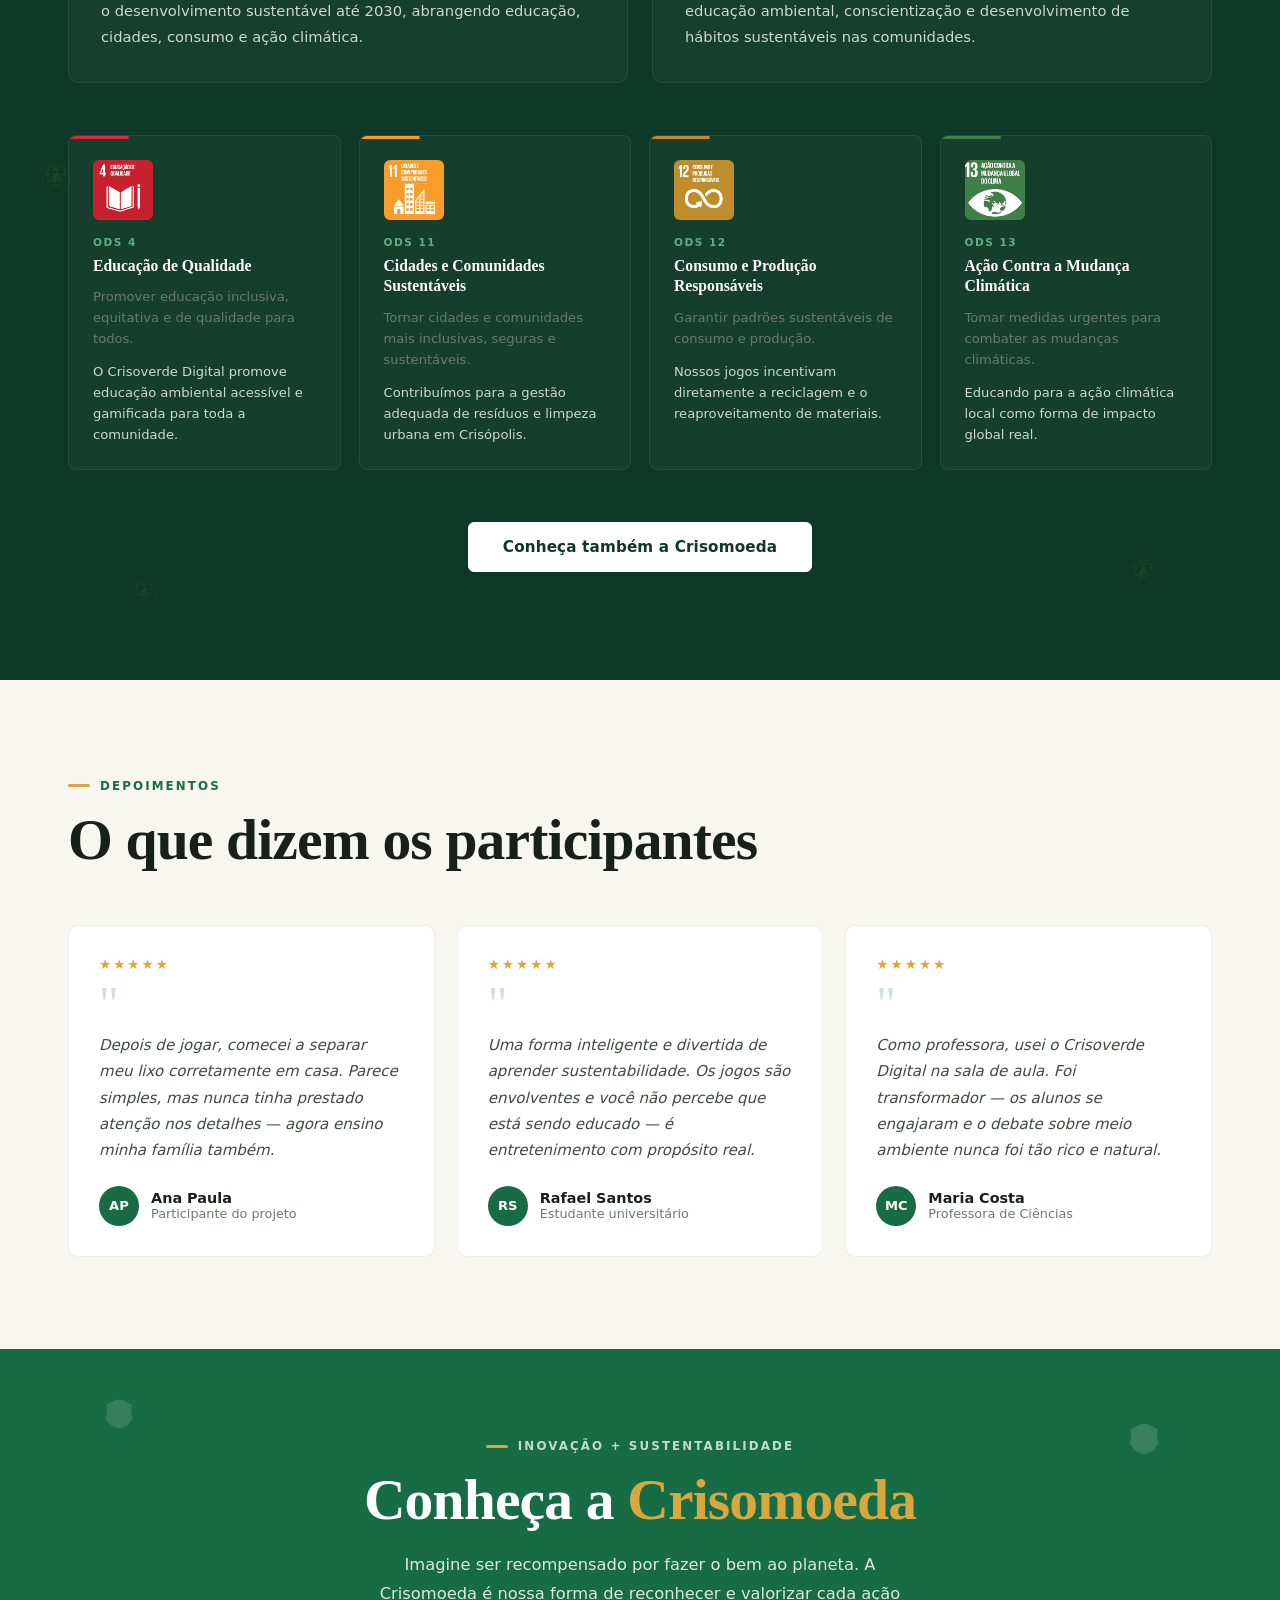
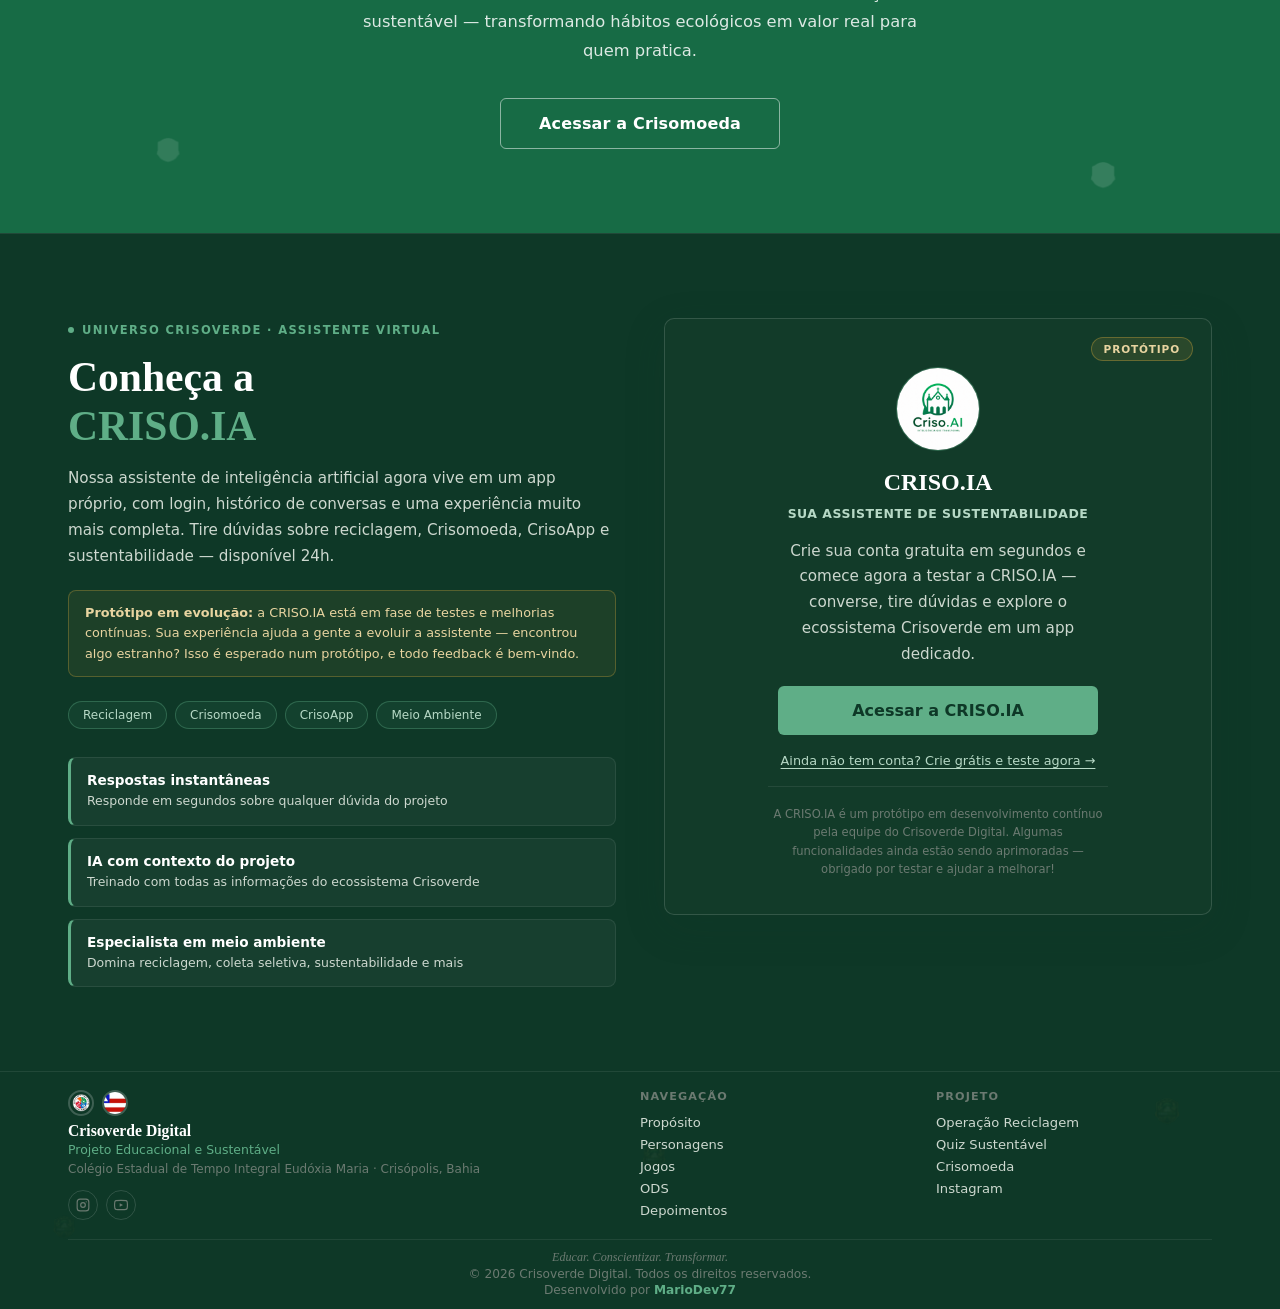
==== commit 18306a47: "Atualiza links dos jogos Criso Guardian e Operação Reciclagem" ====
--- a/index.html
+++ b/index.html
@@ -331,7 +331,7 @@
               <span class="jogo-badge"> Separação Seletiva</span>
               <span class="jogo-badge"> Contra o tempo</span>
             </div>
-            <a href="https://opera-ao-reciclagem1-58u6.vercel.app/" target="_blank" rel="noopener" class="btn btn-primary jogo-btn">
+            <a href="https://opera-oreciclagem20-frontend.vercel.app/" target="_blank" rel="noopener" class="btn btn-primary jogo-btn">
               <svg width="16" height="16" viewBox="0 0 24 24" fill="none" stroke="currentColor" stroke-width="2"><polygon points="5 3 19 12 5 21 5 3"/></svg>
               JOGAR AGORA
             </a>
@@ -391,7 +391,7 @@
               <span class="jogo-badge"> Proteção Ambiental</span>
               <span class="jogo-badge"> Novidade</span>
             </div>
-            <a href="https://criso-guardian.vercel.app/" target="_blank" rel="noopener" class="btn btn-primary jogo-btn">
+            <a href="https://criso-guardian2.vercel.app/" target="_blank" rel="noopener" class="btn btn-primary jogo-btn">
               <svg width="16" height="16" viewBox="0 0 24 24" fill="none" stroke="currentColor" stroke-width="2"><polygon points="5 3 19 12 5 21 5 3"/></svg>
               JOGAR AGORA
             </a>
@@ -637,10 +637,10 @@
         <p>© 2026 Crisoverde Digital. Todos os direitos reservados.</p>
         <p class="footer-dev">
           Desenvolvido por
-          <a href="https://opera-ao-reciclagem1-58u6.vercel.app/" target="_blank" rel="noopener" class="footer-dev-link">MarioDev77</a>
+          <a href="https://opera-oreciclagem20-frontend.vercel.app/" target="_blank" rel="noopener" class="footer-dev-link">MarioDev77</a>
         </p>
       </div>
     </div>
   </footer>
 </body>
-</html>
+</html>
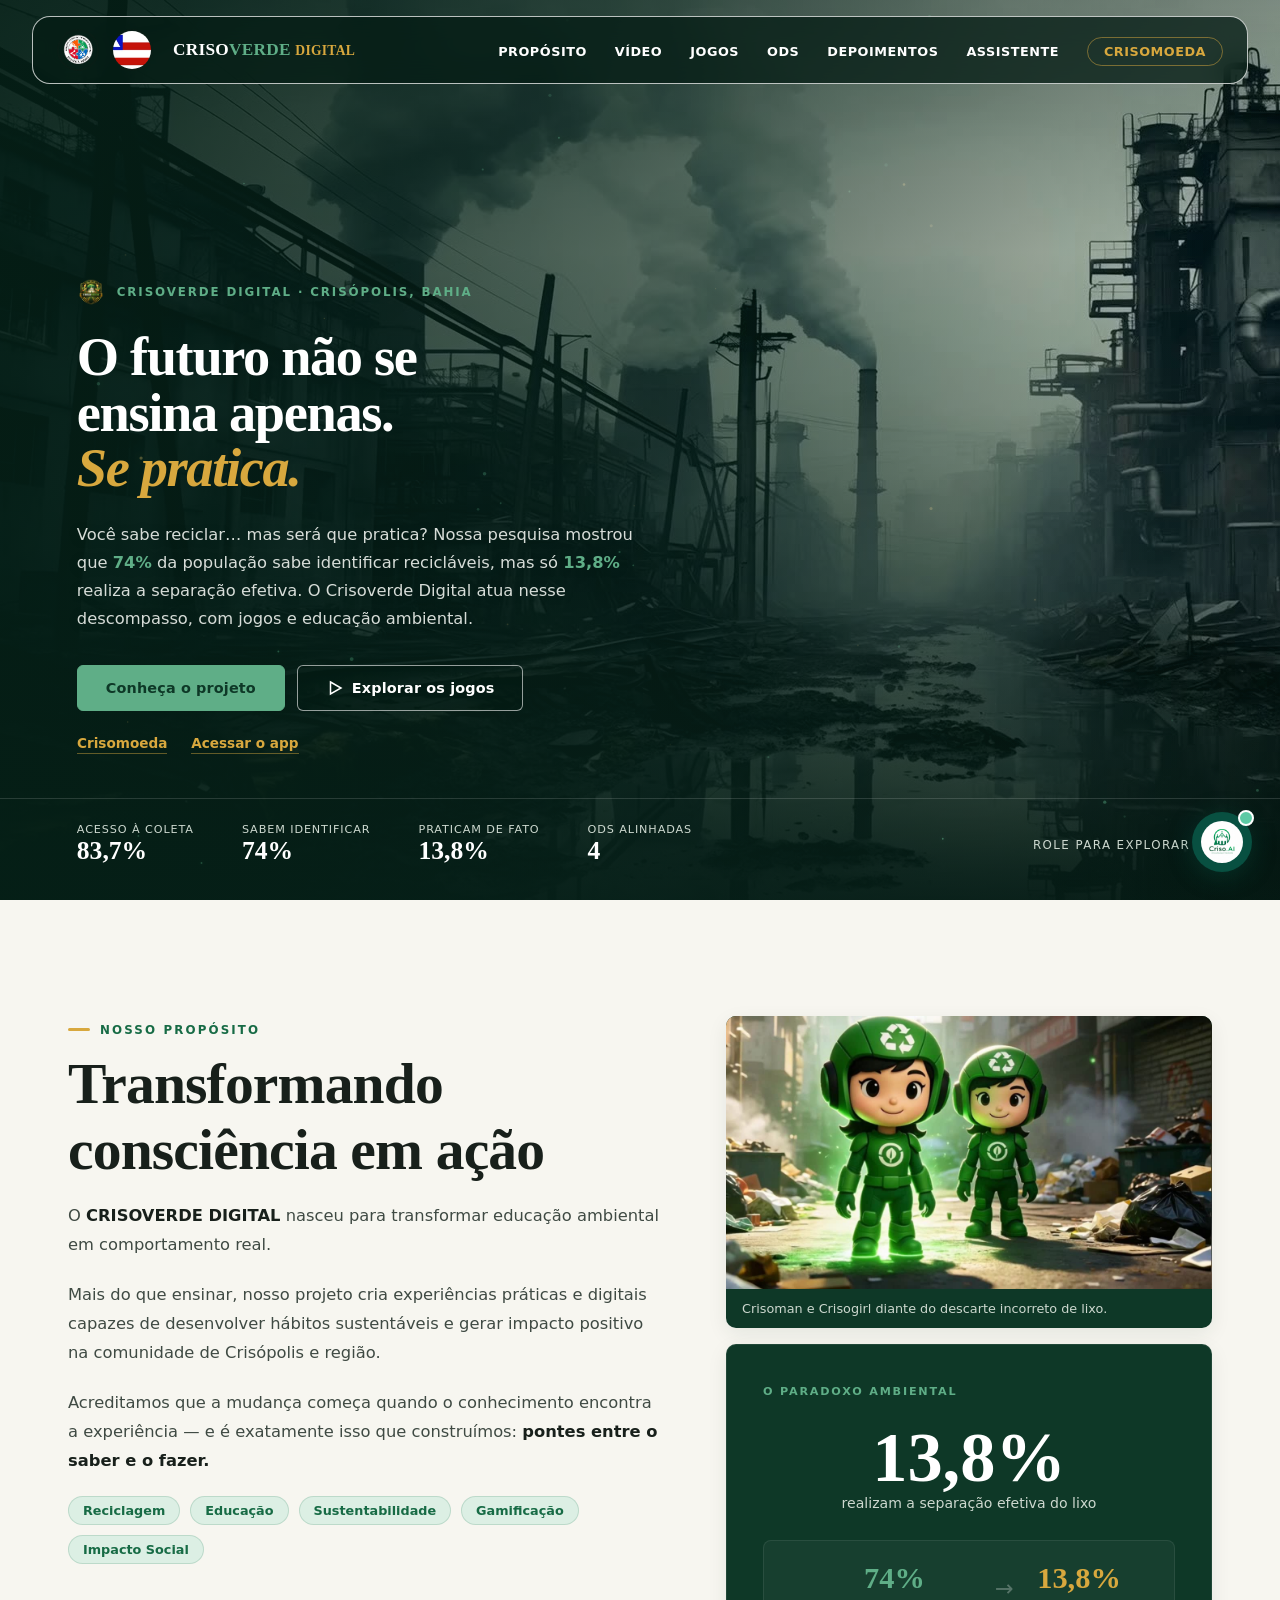
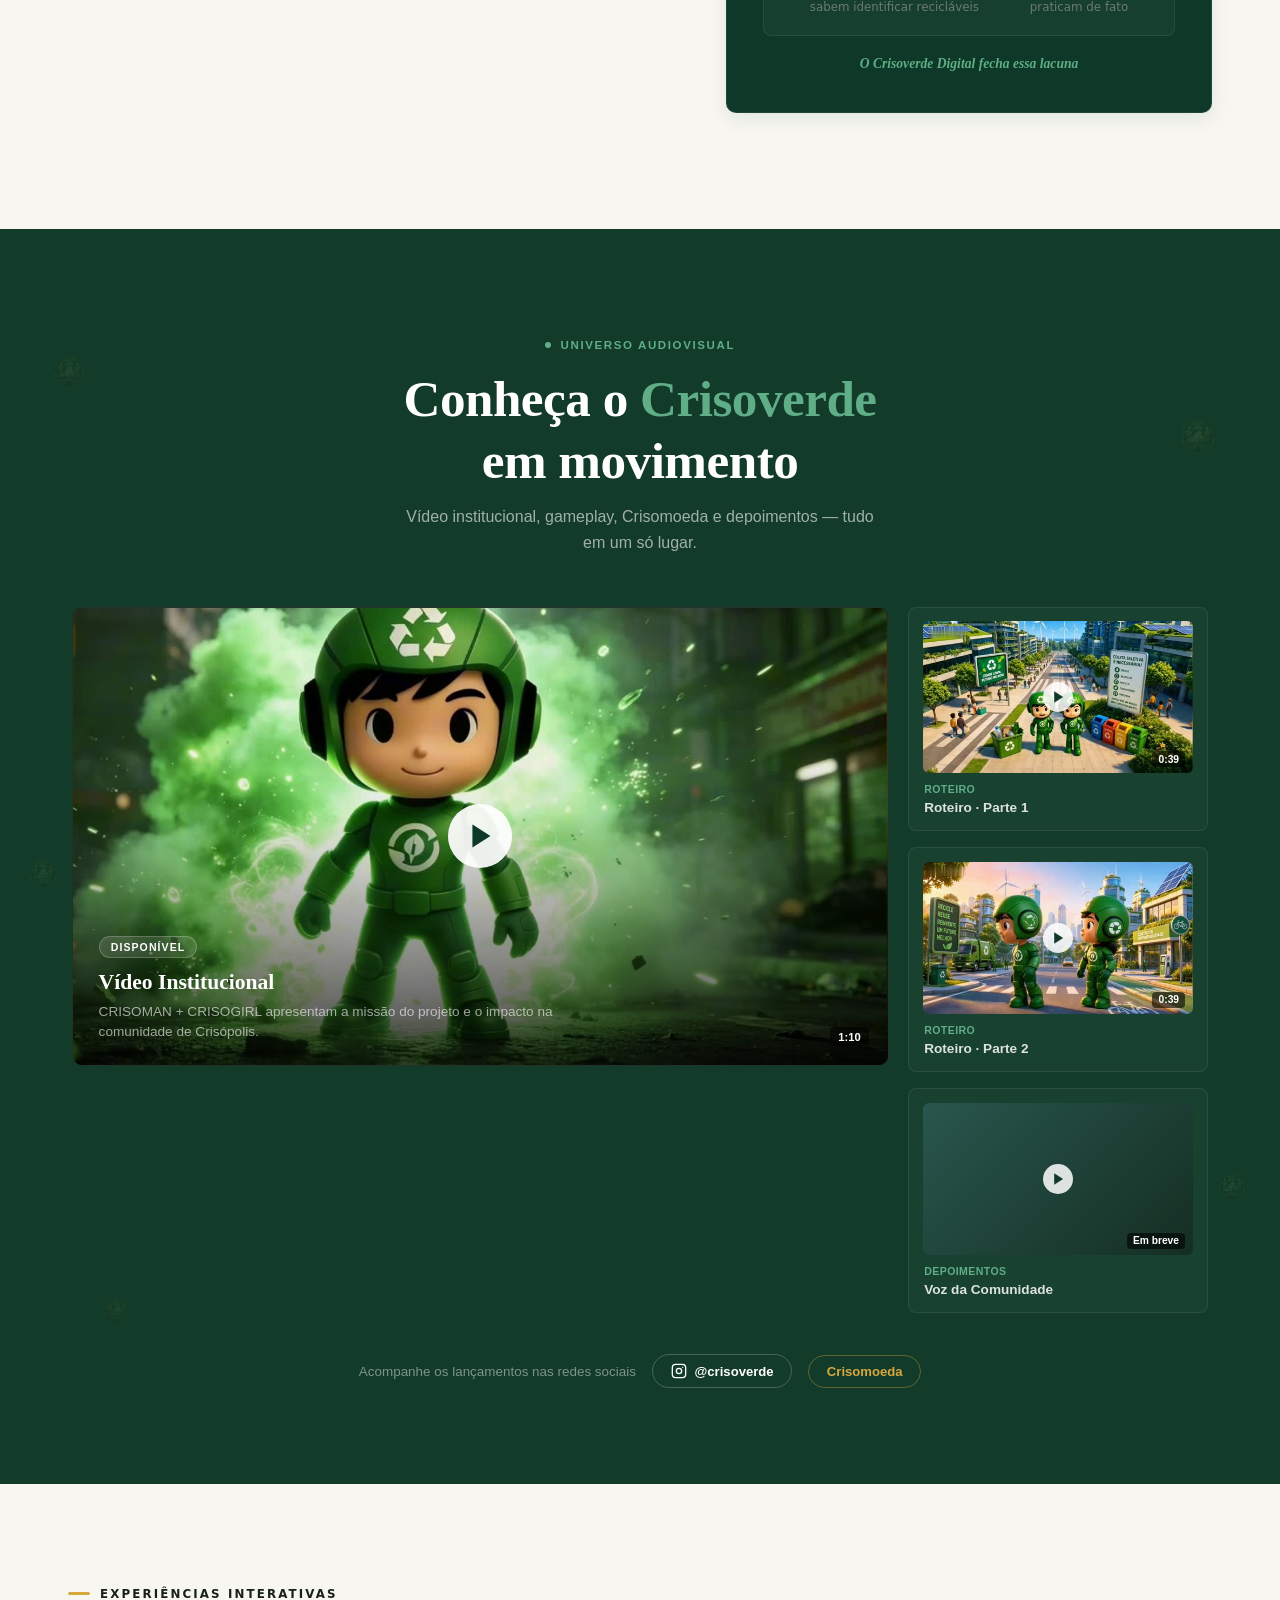
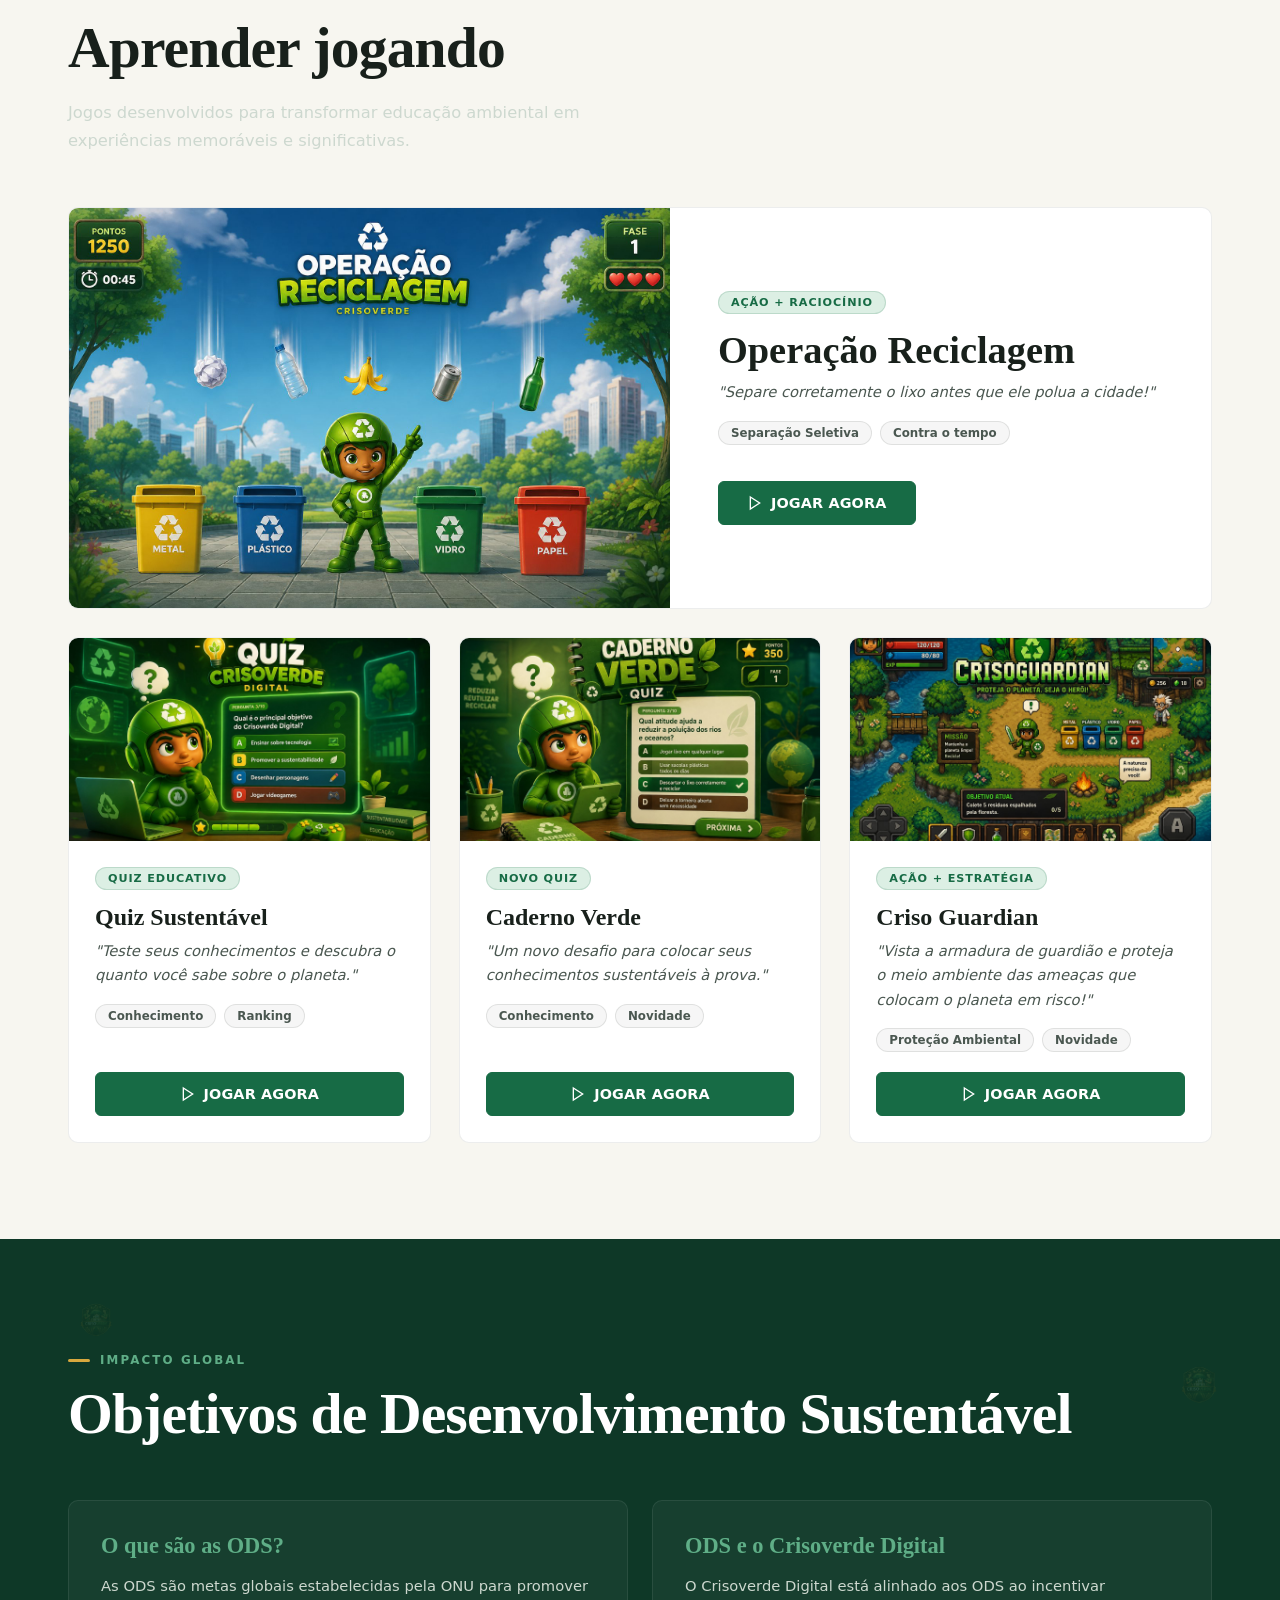
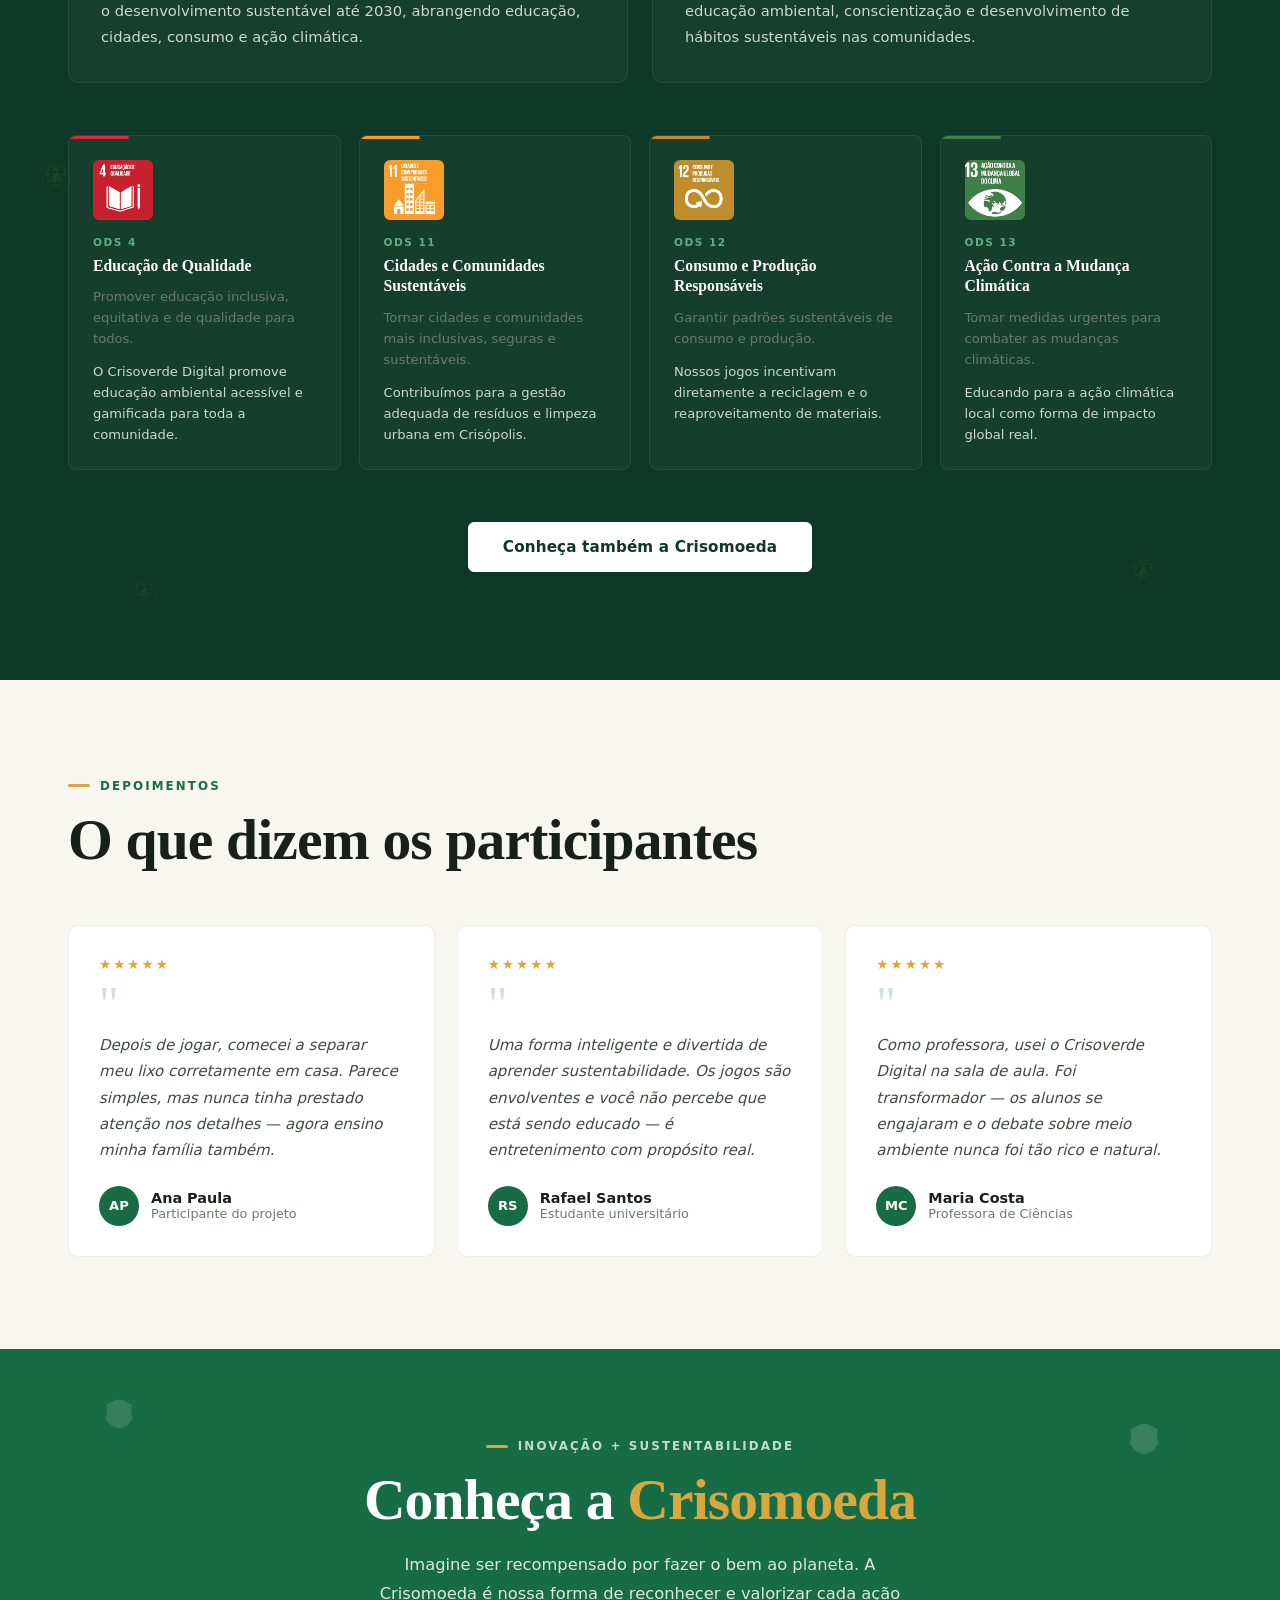
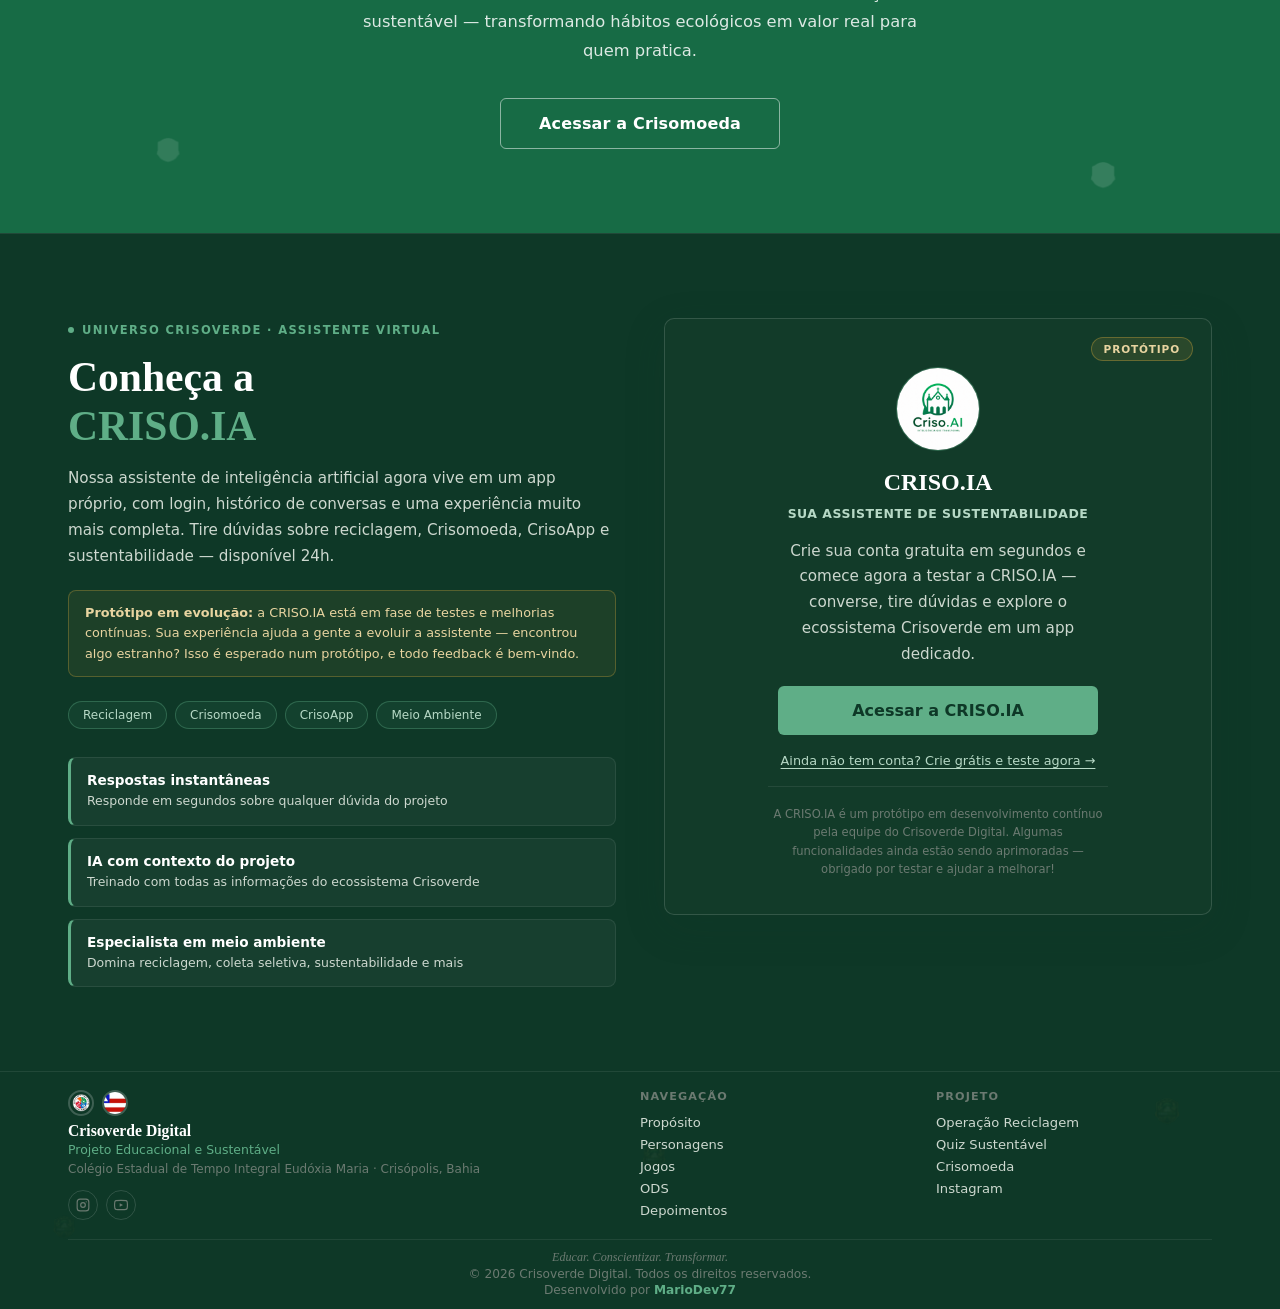
==== commit 383853a7: "feat adicona nova abertura no site" ====
--- a/index.html
+++ b/index.html
@@ -23,6 +23,8 @@
   <meta http-equiv="X-Content-Type-Options" content="nosniff">
   <meta name="referrer" content="strict-origin-when-cross-origin">
   <link rel="stylesheet" href="style/style.css">
+  <link rel="stylesheet" href="style/intro.css">
+  <link rel="preload" as="image" href="img/intro-crisoverde.jpg">
   <link href="https://fonts.googleapis.com/css2?family=Playfair+Display:ital,wght@0,400;0,600;0,700;0,800;1,400;1,700&family=Inter:wght@300;400;500;600;700&display=swap" rel="stylesheet">
 
   <!-- Favicon -->
@@ -45,11 +47,21 @@
 </head>
 <body>
 
-  <!-- LOADER -->
-  <div class="loader" id="loader">
-    <div class="loader-inner">
-      <img class="loader-icon" src="img/crisoverde-brasao.png" alt="" width="56" height="56">
-      <div class="loader-bar"><div class="loader-fill"></div></div>
+  <!-- VINHETA DE ABERTURA (4s) -->
+  <div class="intro" id="intro" aria-hidden="true">
+    <div class="intro-stage">
+      <div class="intro-cam">
+        <div class="intro-layer intro-bg intro-img"></div>
+        <div class="intro-beams"></div>
+        <div class="intro-reveal intro-leaf"><div class="intro-img"></div></div>
+        <div class="intro-halo"></div>
+        <div class="intro-reveal intro-brand"><div class="intro-img"></div></div>
+        <div class="intro-sheen"></div>
+        <div class="intro-reveal intro-tag"><div class="intro-img"></div></div>
+        <div class="intro-wave"></div>
+        <canvas id="introFx"></canvas>
+      </div>
+      <div class="intro-vignette"></div>
     </div>
   </div>
 
@@ -585,6 +597,7 @@
 
   <!-- FIM WIDGET -->
 
+  <script src="js/intro.js" defer></script>
   <script src="js/main.js" defer></script>
   <script src="js/hero-atmosphere.js" defer></script>
   <script src="js/hero-video.js" defer></script>
--- a/style/style.css
+++ b/style/style.css
@@ -90,28 +90,6 @@
 .container { max-width: 1200px; margin: 0 auto; padding: 0 28px; }
 
 /* ===========================
-   LOADER
-=========================== */
-.loader {
-  position: fixed; inset: 0; z-index: 9999;
-  background: var(--green-deep);
-  display: flex; align-items: center; justify-content: center;
-  transition: opacity 0.5s ease, visibility 0.5s ease;
-}
-.loader.hidden { opacity: 0; visibility: hidden; pointer-events: none; }
-.loader-inner { text-align: center; }
-.loader-icon { font-size: 2.4rem; margin-bottom: 20px; opacity: 0.9; }
-.loader-bar {
-  width: 160px; height: 3px; background: rgba(255,255,255,0.14);
-  border-radius: 2px; overflow: hidden;
-}
-.loader-fill {
-  height: 100%; width: 0; background: var(--green-accent);
-  animation: loadFill 0.8s ease forwards;
-}
-@keyframes loadFill { to { width: 100%; } }
-
-/* ===========================
    NAVBAR
 =========================== */
 .navbar {
@@ -986,7 +964,6 @@
 /* ===========================
    3B/3C — propósito, vídeos, jogos, universo, comunidade
 =========================== */
-.loader-icon { width: 56px; height: 56px; margin: 0 auto 20px; object-fit: contain; }
 .proposito-fig { margin-bottom: var(--space-4); border-radius: var(--radius-lg); overflow: hidden; background: var(--green-deep); box-shadow: var(--shadow-soft); }
 .proposito-fig img { width: 100%; height: auto; aspect-ratio: 16/9; object-fit: cover; }
 .proposito-fig figcaption { padding: var(--space-3) var(--space-4); font-size: .8rem; color: var(--gray-light); }
--- a/style/intro.css
+++ b/style/intro.css
@@ -0,0 +1,63 @@
+/* ===========================
+   VINHETA DE ABERTURA (4s) — substitui o antigo loader
+   Linha do tempo: 0-1s floresta · 1-2s folha · 2-3s marca · 3-4s slogan + onda
+=========================== */
+.intro{position:fixed;inset:0;z-index:9999;background:#010a06;overflow:hidden;
+  transition:opacity .7s ease,visibility .7s ease;
+  /* Garantia: se o JS falhar, a vinheta some sozinha */
+  animation:introFailsafe .5s 8s forwards}
+.intro.leaving{opacity:0;visibility:hidden;pointer-events:none}
+html:has(.intro:not(.leaving)){overflow:hidden}
+@keyframes introFailsafe{to{opacity:0;visibility:hidden;pointer-events:none}}
+
+.intro-stage{position:absolute;left:50%;top:50%;translate:-50% -50%;
+  width:min(max(100vw,177.78vh),186vw);aspect-ratio:16/9;overflow:hidden;background:#021109}
+@media (max-aspect-ratio:4/3){
+  .intro-stage{-webkit-mask-image:linear-gradient(to bottom,transparent,#000 14%,#000 86%,transparent);mask-image:linear-gradient(to bottom,transparent,#000 14%,#000 86%,transparent)}
+}
+.intro-cam{position:absolute;inset:0;transform-origin:50% 46%}
+.intro-layer,.intro-reveal,.intro-reveal>.intro-img{position:absolute;inset:0}
+.intro-img{background:url("../img/intro-crisoverde.jpg") center/100% 100% no-repeat}
+
+/* Floresta sem o logo: a área central é mascarada para o logo surgir depois */
+.intro-bg{filter:brightness(.12);
+  -webkit-mask-image:radial-gradient(ellipse 12% 17.5% at 48.7% 27.8%,transparent 85%,#000 100%),radial-gradient(ellipse 29% 12% at 49.8% 50%,transparent 85%,#000 100%),radial-gradient(ellipse 30% 9% at 49.8% 67%,transparent 85%,#000 100%);
+  -webkit-mask-composite:source-in;
+  mask-image:radial-gradient(ellipse 12% 17.5% at 48.7% 27.8%,transparent 85%,#000 100%),radial-gradient(ellipse 29% 12% at 49.8% 50%,transparent 85%,#000 100%),radial-gradient(ellipse 30% 9% at 49.8% 67%,transparent 85%,#000 100%);
+  mask-composite:intersect}
+.intro-leaf{-webkit-mask-image:radial-gradient(ellipse 12% 17.5% at 48.7% 27.8%,#000 80%,transparent 100%),linear-gradient(to bottom,#000 40.8%,transparent 41.7%);-webkit-mask-composite:source-in;mask-image:radial-gradient(ellipse 12% 17.5% at 48.7% 27.8%,#000 80%,transparent 100%),linear-gradient(to bottom,#000 40.8%,transparent 41.7%);mask-composite:intersect}
+.intro-brand{-webkit-mask-image:radial-gradient(ellipse 29% 12% at 49.8% 50%,#000 80%,transparent 100%);mask-image:radial-gradient(ellipse 29% 12% at 49.8% 50%,#000 80%,transparent 100%)}
+.intro-tag{-webkit-mask-image:radial-gradient(ellipse 30% 9% at 49.8% 67%,#000 80%,transparent 100%);mask-image:radial-gradient(ellipse 30% 9% at 49.8% 67%,#000 80%,transparent 100%)}
+.intro-reveal>.intro-img{opacity:0}
+
+.intro-beams{position:absolute;inset:0;opacity:0;mix-blend-mode:screen;background:
+  linear-gradient(115deg,transparent 18%,rgba(243,198,74,.14) 24%,transparent 32%),
+  linear-gradient(105deg,transparent 28%,rgba(61,255,143,.12) 36%,transparent 46%),
+  linear-gradient(125deg,transparent 8%,rgba(61,255,143,.08) 13%,transparent 20%)}
+.intro-halo{position:absolute;left:48.7%;top:27.6%;width:30%;height:42%;translate:-50% -50%;border-radius:50%;opacity:0;mix-blend-mode:screen;
+  background:radial-gradient(closest-side,rgba(93,255,154,.55),rgba(61,255,143,.15) 55%,transparent 100%)}
+.intro-sheen{position:absolute;inset:0;opacity:0;mix-blend-mode:screen;
+  -webkit-mask-image:radial-gradient(ellipse 29% 12% at 49.8% 50%,#000 70%,transparent 100%);mask-image:radial-gradient(ellipse 29% 12% at 49.8% 50%,#000 70%,transparent 100%);
+  background:linear-gradient(100deg,transparent 40%,rgba(255,236,170,.35) 50%,transparent 60%) -120% 0/60% 100% no-repeat}
+.intro-wave{position:absolute;top:-10%;bottom:-10%;left:0;width:34%;opacity:0;mix-blend-mode:screen;transform:translateX(-120%) skewX(-18deg);
+  background:linear-gradient(90deg,transparent,rgba(61,255,143,.22) 50%,transparent)}
+.intro canvas{position:absolute;inset:0;width:100%;height:100%;pointer-events:none;mix-blend-mode:screen}
+.intro-vignette{position:absolute;inset:0;pointer-events:none;background:radial-gradient(ellipse at 50% 50%,transparent 62%,rgba(0,8,3,.45) 100%)}
+
+.intro.play .intro-cam{animation:introPush 4s cubic-bezier(.45,0,.35,1) forwards}
+.intro.play .intro-bg{animation:introWake 1.4s ease-out forwards}
+.intro.play .intro-beams{animation:introBeams 4s ease-in-out forwards}
+.intro.play .intro-halo{animation:introHalo 1.4s 1s ease-out forwards}
+.intro.play .intro-leaf>.intro-img{animation:introLeaf 1.1s 1s cubic-bezier(.2,.7,.2,1) forwards}
+.intro.play .intro-brand>.intro-img{animation:introRise .9s 2s cubic-bezier(.2,.7,.2,1) forwards}
+.intro.play .intro-sheen{animation:introSheen .9s 2.1s ease-in-out forwards}
+.intro.play .intro-tag>.intro-img{animation:introRise .8s 3s cubic-bezier(.2,.7,.2,1) forwards}
+.intro.play .intro-wave{animation:introWave 1.1s 2.9s ease-in-out forwards}
+@keyframes introPush{from{transform:scale(1)}to{transform:scale(1.045)}}
+@keyframes introWake{from{filter:brightness(.12)}to{filter:brightness(1)}}
+@keyframes introBeams{0%{opacity:0}35%{opacity:1}100%{opacity:.7}}
+@keyframes introHalo{0%{opacity:0;scale:.8}45%{opacity:1}100%{opacity:.25;scale:1}}
+@keyframes introLeaf{0%{opacity:0;transform:translateY(2.2%) scale(.88);filter:blur(12px) brightness(1.9)}60%{opacity:1;filter:blur(2px) brightness(1.35)}100%{opacity:1;transform:none;filter:blur(0) brightness(1)}}
+@keyframes introRise{0%{opacity:0;transform:translateY(1.4%);filter:blur(8px)}100%{opacity:1;transform:none;filter:blur(0)}}
+@keyframes introSheen{0%{opacity:0;background-position:-120% 0}20%{opacity:1}100%{opacity:0;background-position:220% 0}}
+@keyframes introWave{0%{opacity:0;transform:translateX(-120%) skewX(-18deg)}25%{opacity:1}100%{opacity:0;transform:translateX(330%) skewX(-18deg)}}
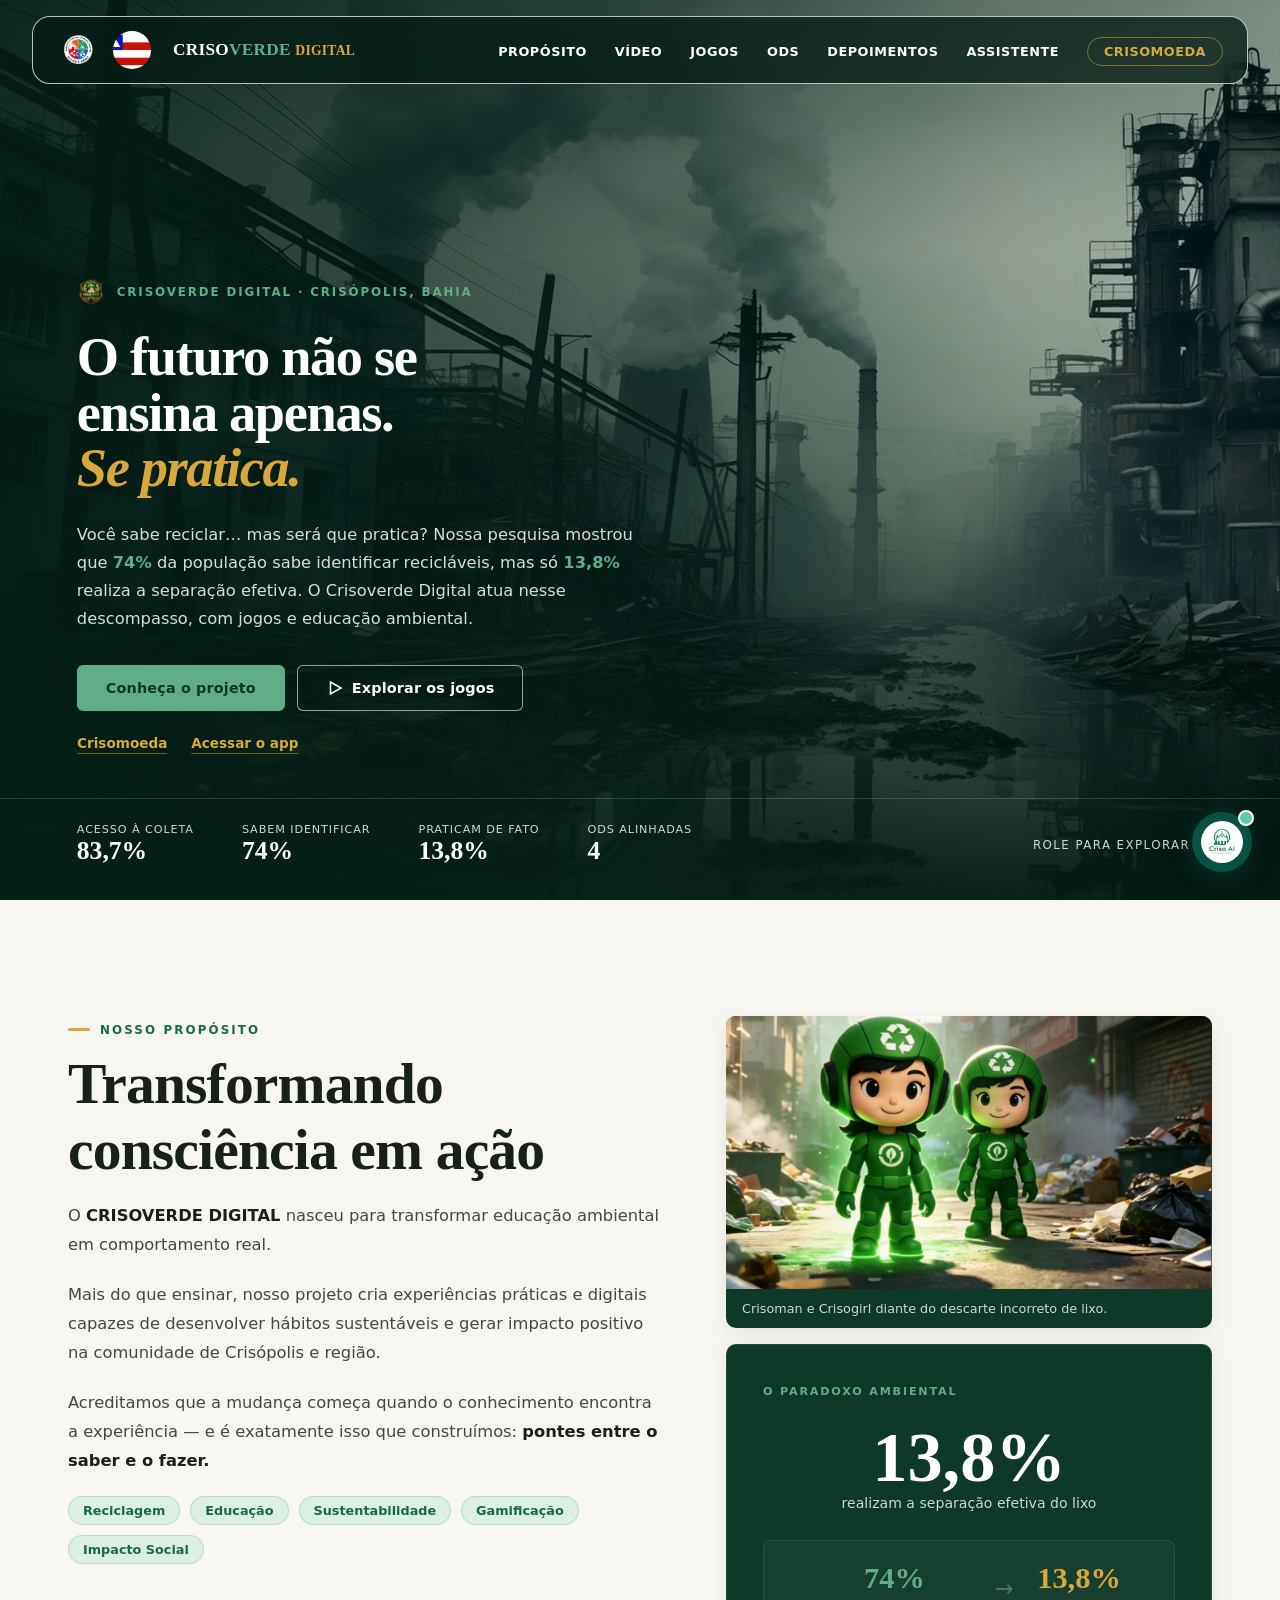
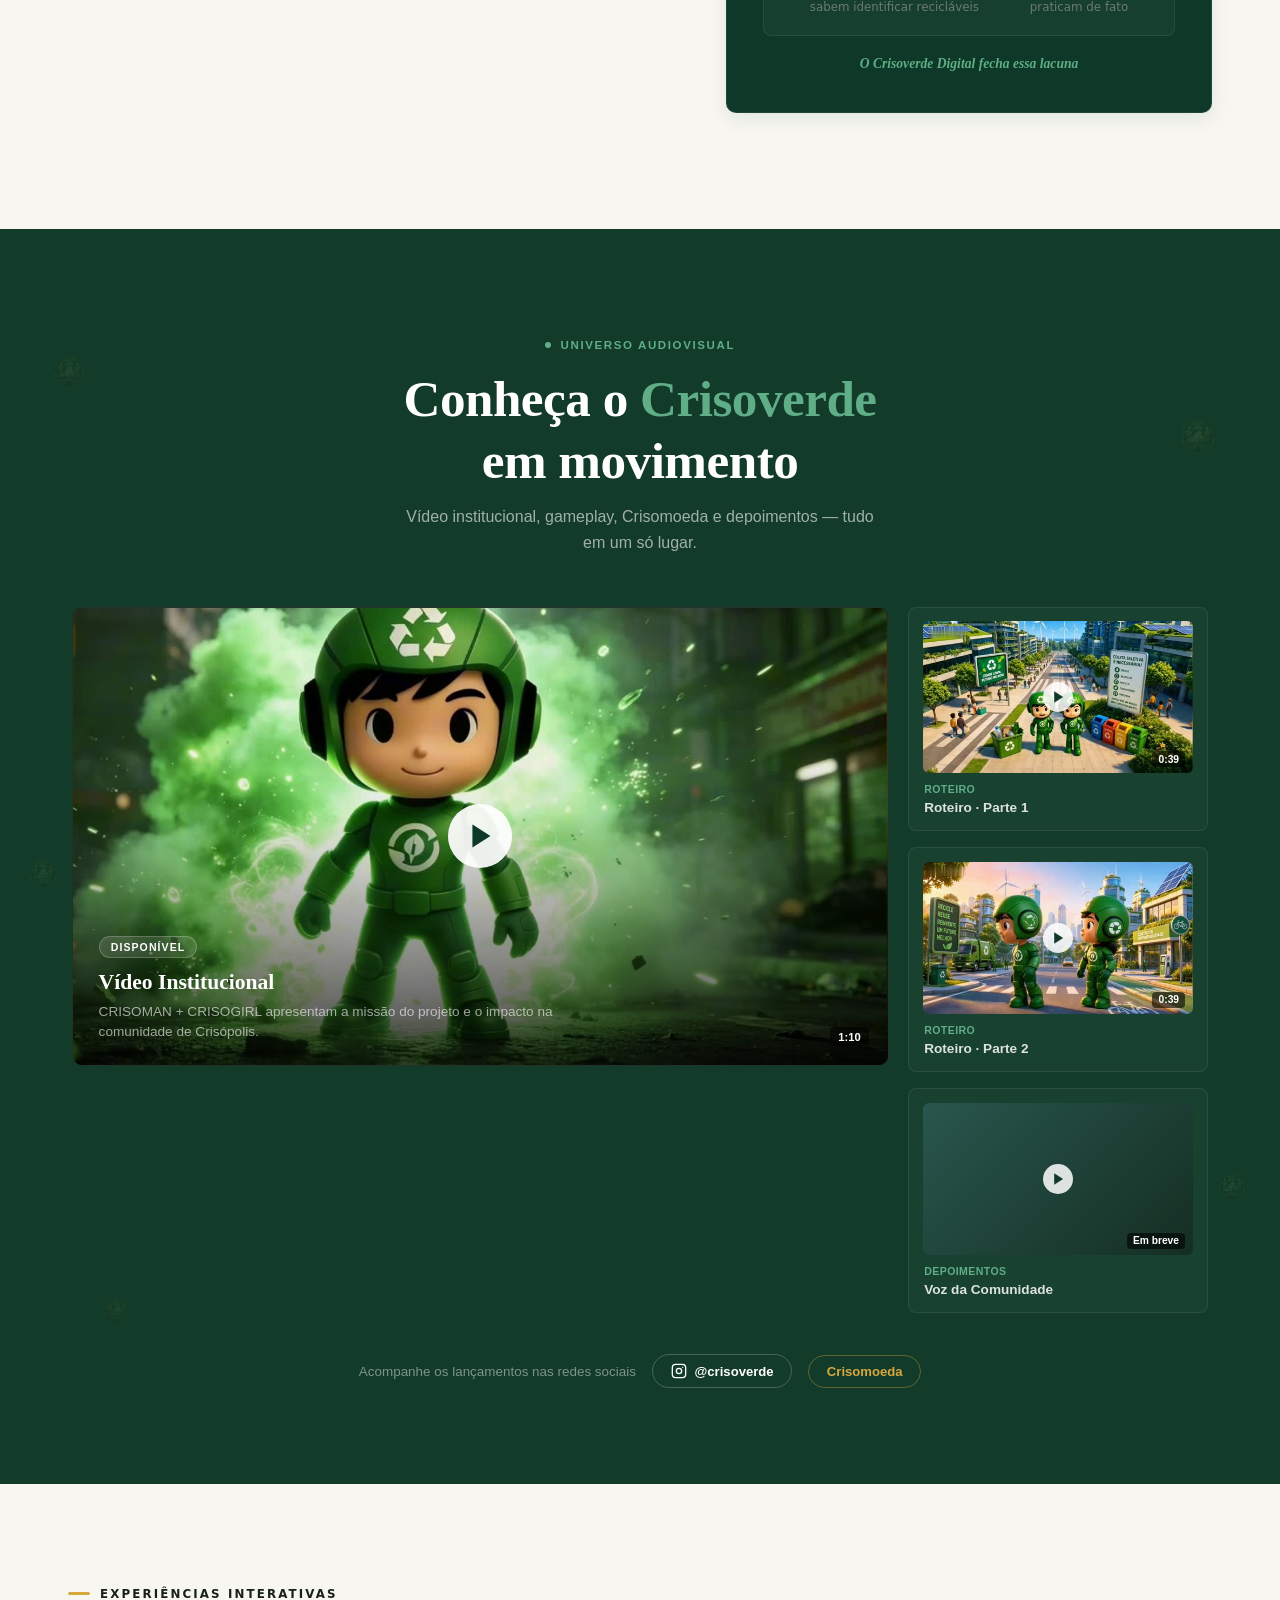
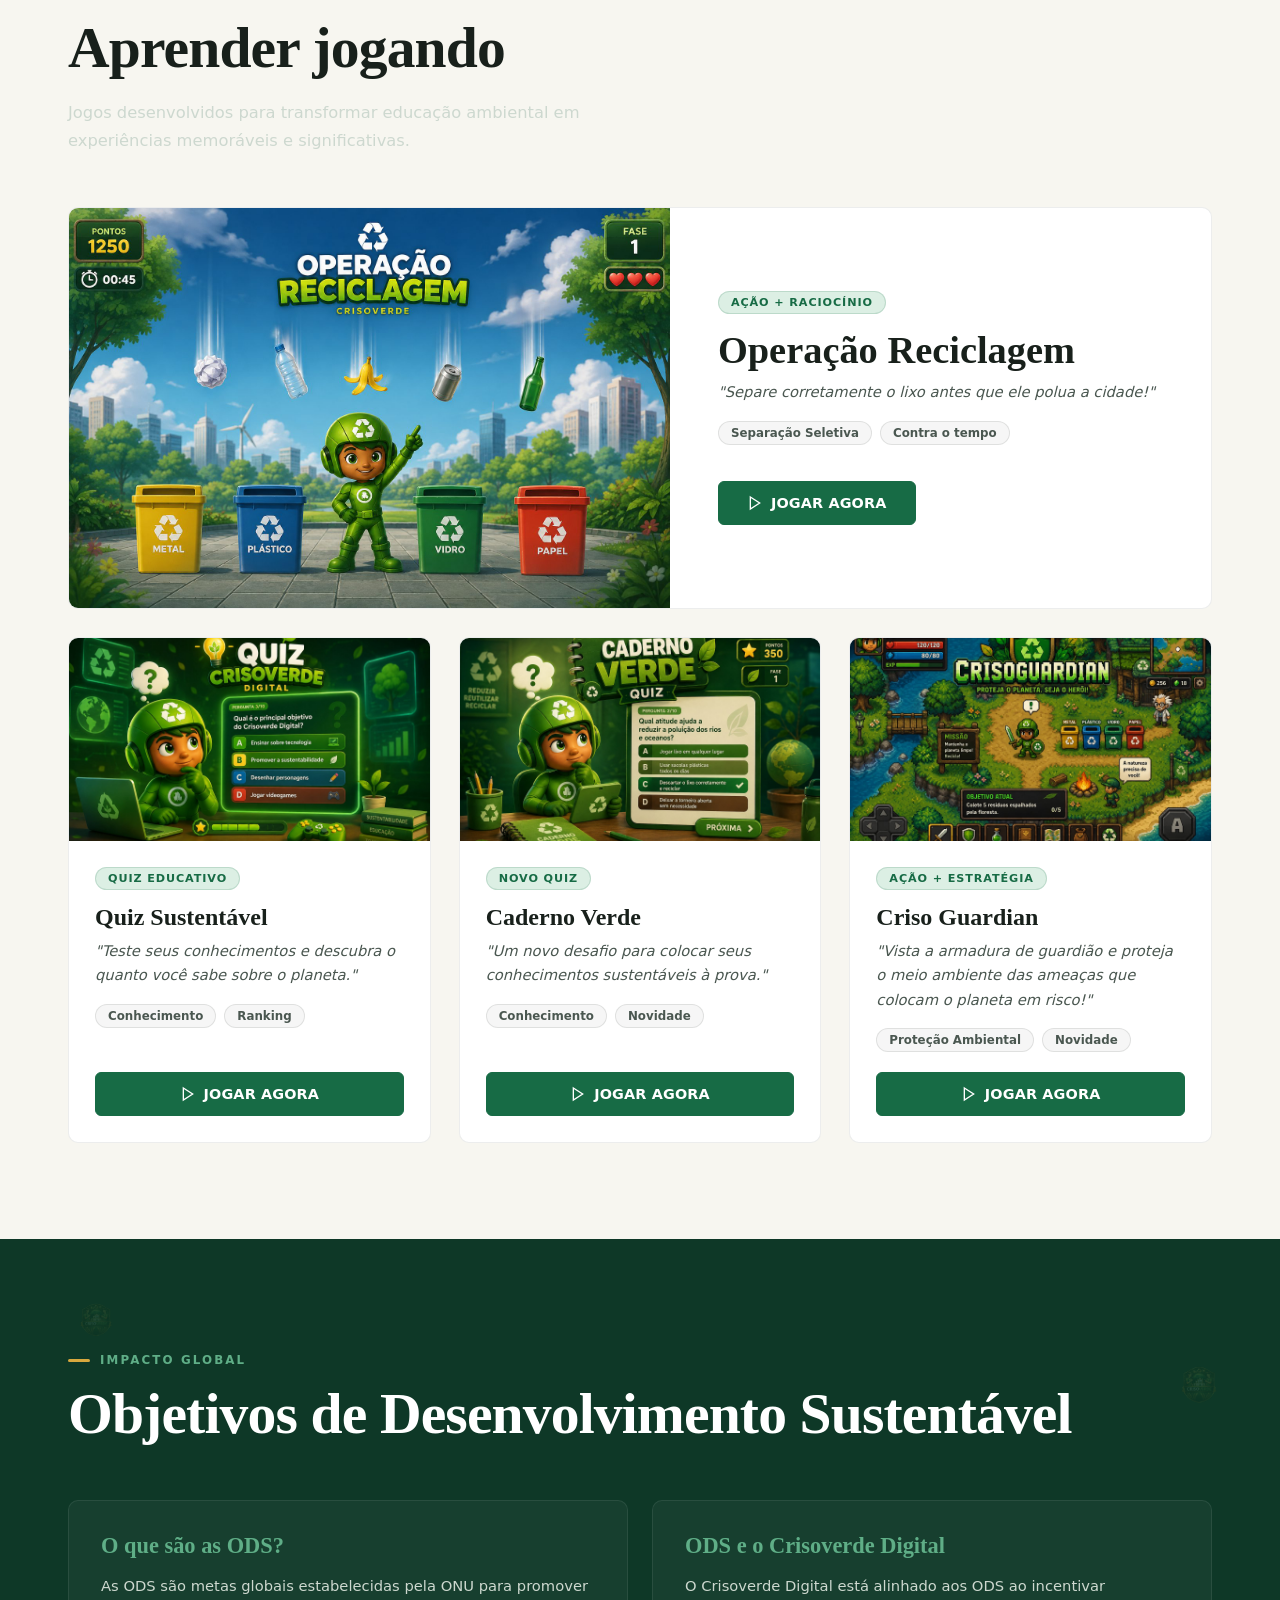
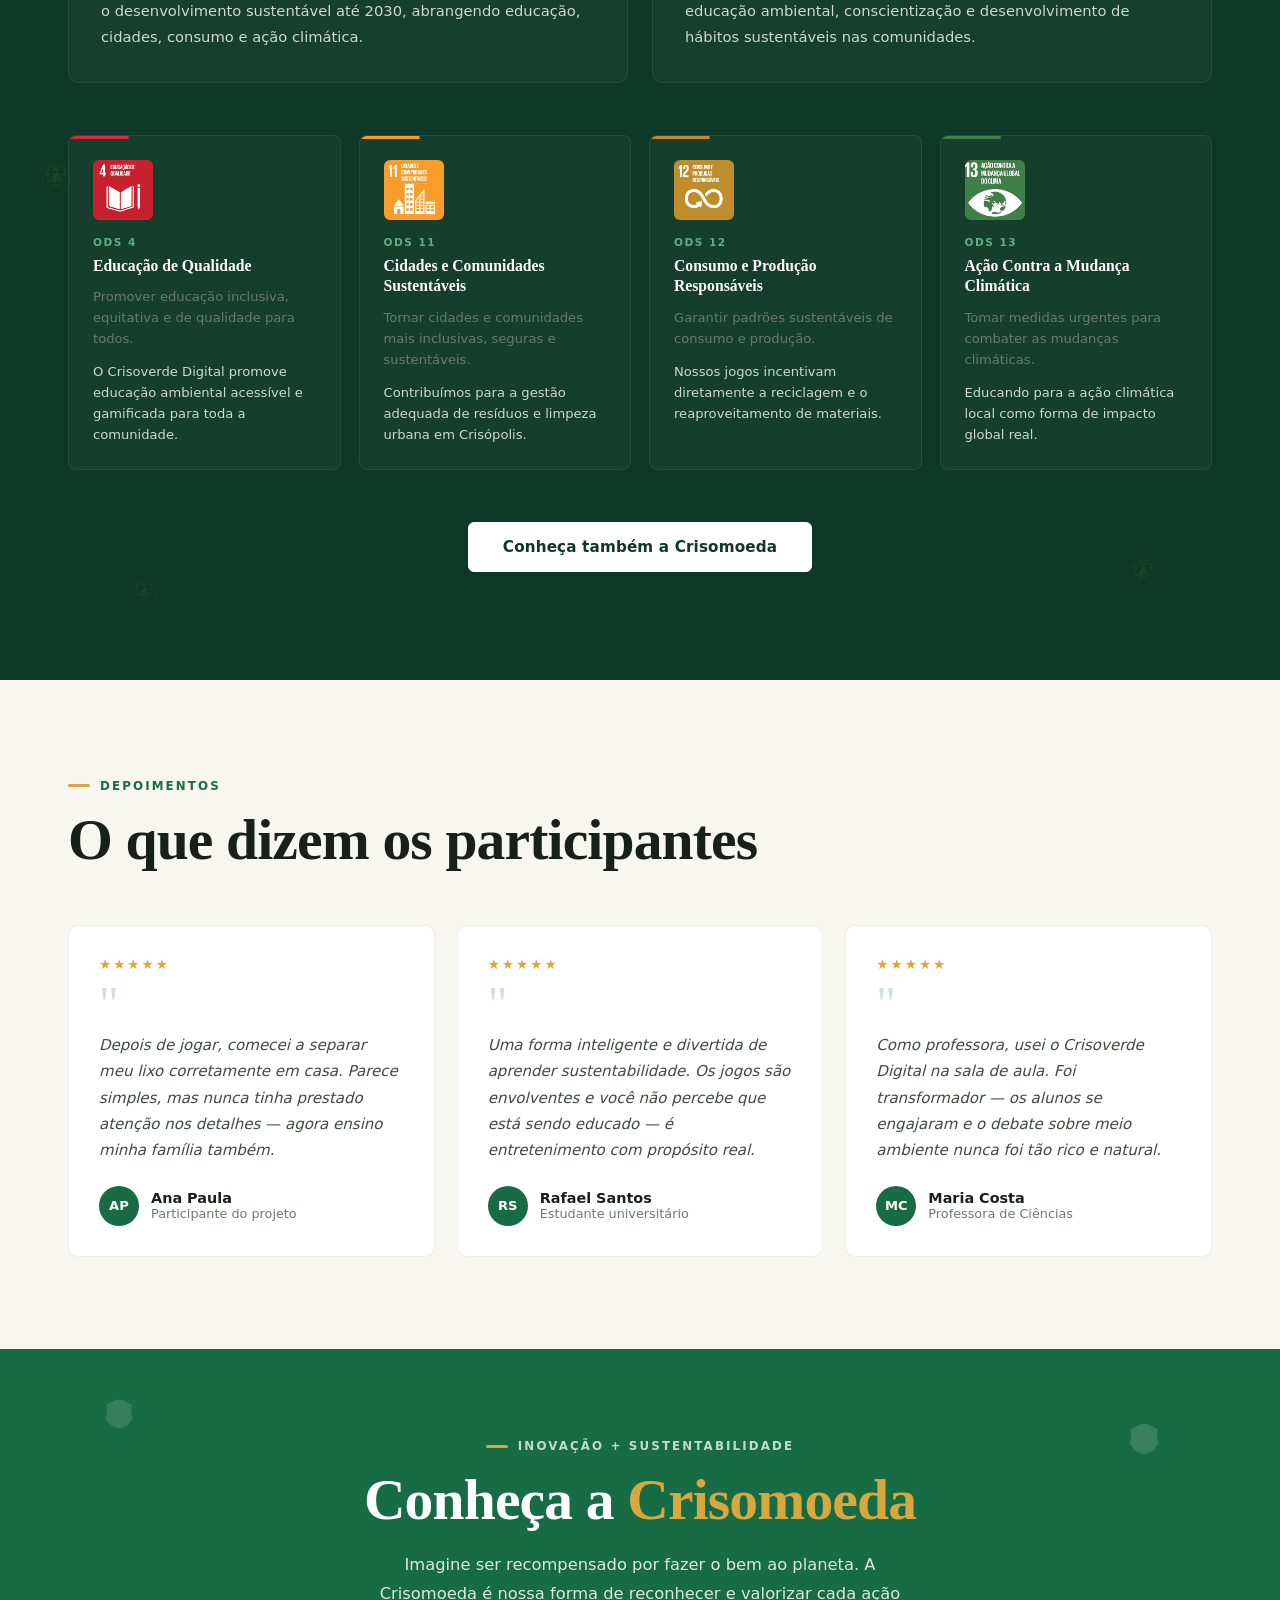
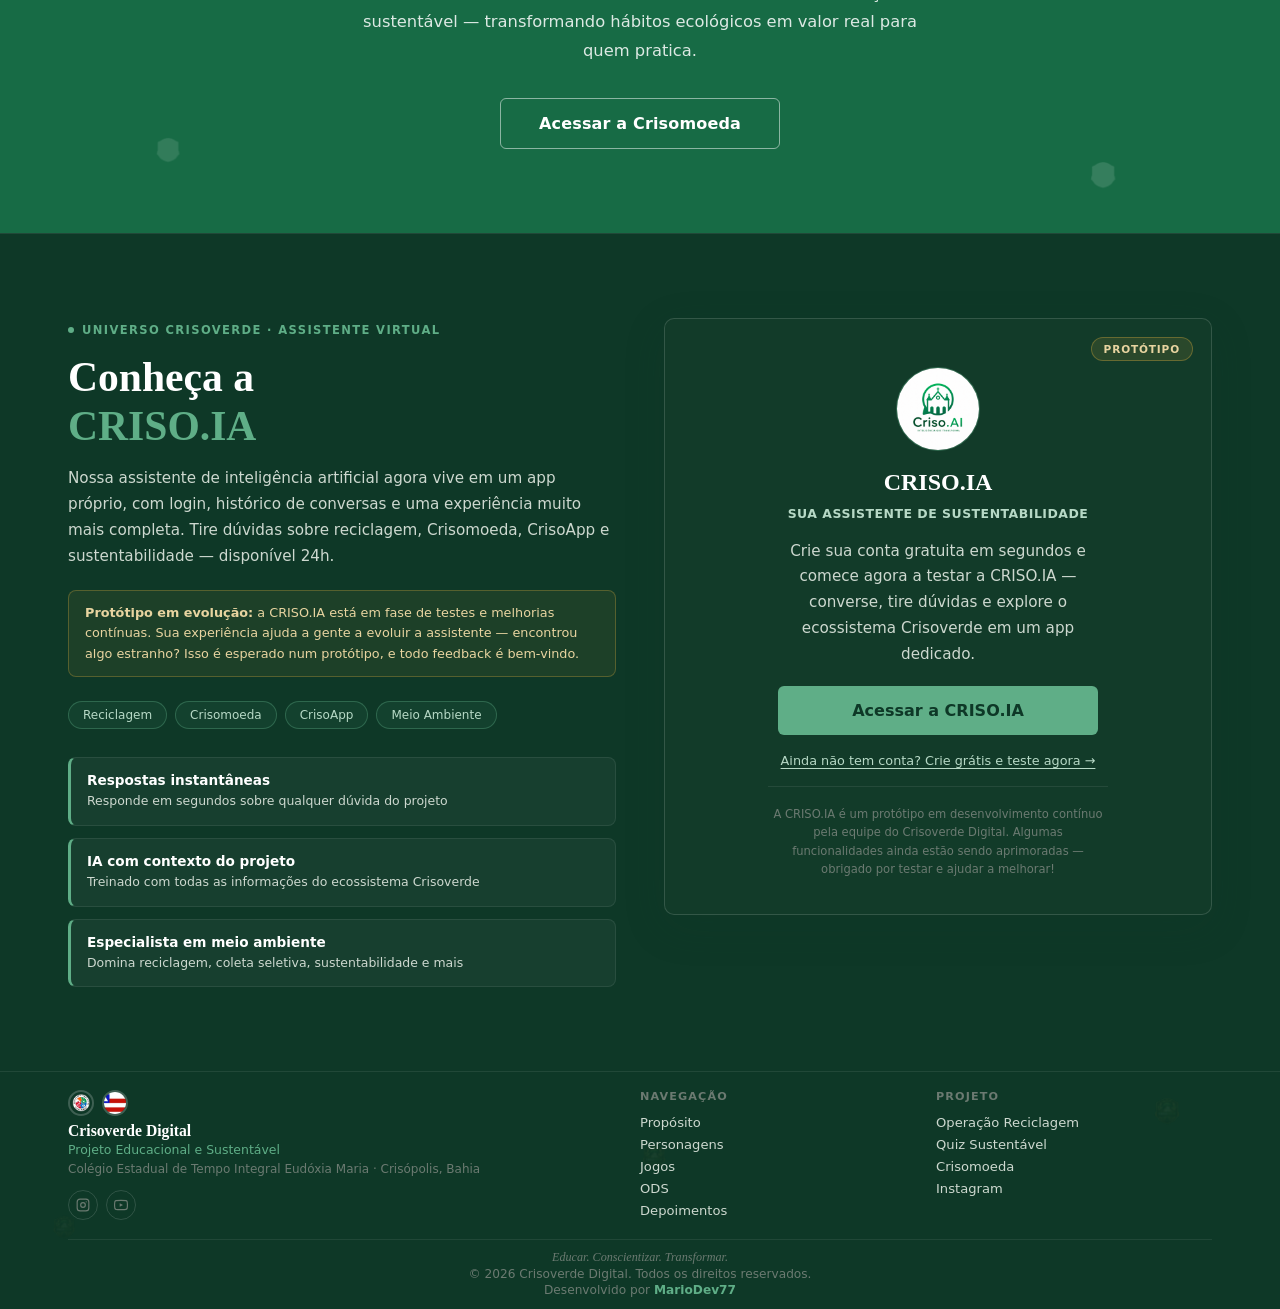
==== commit fedd54a5: "feat adiciona nova vinheta" ====
--- a/index.html
+++ b/index.html
@@ -22,9 +22,10 @@
   ">
   <meta http-equiv="X-Content-Type-Options" content="nosniff">
   <meta name="referrer" content="strict-origin-when-cross-origin">
+  <script src="js/intro-guard.js"></script>
   <link rel="stylesheet" href="style/style.css">
   <link rel="stylesheet" href="style/intro.css">
-  <link rel="preload" as="image" href="img/intro-crisoverde.jpg">
+  <link rel="preload" as="image" href="img/intro-logo.png">
   <link href="https://fonts.googleapis.com/css2?family=Playfair+Display:ital,wght@0,400;0,600;0,700;0,800;1,400;1,700&family=Inter:wght@300;400;500;600;700&display=swap" rel="stylesheet">
 
   <!-- Favicon -->
@@ -43,25 +44,114 @@
   <meta property="og:title" content="Crisoverde Digital — Educação para um Futuro Sustentável">
   <meta property="og:description" content="Transformando consciência ambiental em comportamento real através de jogos e experiências digitais.">
   <meta property="og:type" content="website">
-  <noscript><style>.reveal{opacity:1;transform:none}</style></noscript>
+  <noscript><style>.reveal{opacity:1;transform:none} #cv-intro{display:none!important}</style></noscript>
 </head>
 <body>
 
-  <!-- VINHETA DE ABERTURA (4s) -->
-  <div class="intro" id="intro" aria-hidden="true">
-    <div class="intro-stage">
-      <div class="intro-cam">
-        <div class="intro-layer intro-bg intro-img"></div>
-        <div class="intro-beams"></div>
-        <div class="intro-reveal intro-leaf"><div class="intro-img"></div></div>
-        <div class="intro-halo"></div>
-        <div class="intro-reveal intro-brand"><div class="intro-img"></div></div>
-        <div class="intro-sheen"></div>
-        <div class="intro-reveal intro-tag"><div class="intro-img"></div></div>
-        <div class="intro-wave"></div>
-        <canvas id="introFx"></canvas>
-      </div>
-      <div class="intro-vignette"></div>
+  <!-- VINHETA DE ABERTURA (≈4,6 s · 1x por sessão) -->
+  <div id="cv-intro" class="cv-intro">
+    <div class="cv-content">
+
+      <div class="cv-bg"></div>
+
+      <!-- Folha com gota -->
+      <svg class="cv-blade" viewBox="150 470 1050 390" aria-hidden="true" focusable="false">
+        <defs>
+          <linearGradient id="cv-g-rim" gradientUnits="userSpaceOnUse" x1="190" y1="0" x2="1170" y2="0">
+            <stop offset="0"   stop-color="#5fae45" stop-opacity="0"/>
+            <stop offset=".28" stop-color="#4f9a38" stop-opacity=".55"/>
+            <stop offset=".6"  stop-color="#6fbe4a" stop-opacity=".95"/>
+            <stop offset=".88" stop-color="#a9dc8a"/>
+            <stop offset="1"   stop-color="#dff2cf"/>
+          </linearGradient>
+          <linearGradient id="cv-g-body" x1="0" y1="0" x2=".15" y2="1">
+            <stop offset="0"   stop-color="#4fa63a" stop-opacity=".72"/>
+            <stop offset=".45" stop-color="#2a762e" stop-opacity=".32"/>
+            <stop offset="1"   stop-color="#0f3a1a" stop-opacity="0"/>
+          </linearGradient>
+          <linearGradient id="cv-g-fade" gradientUnits="userSpaceOnUse" x1="430" y1="0" x2="1170" y2="0">
+            <stop offset="0"   stop-color="#000"/>
+            <stop offset=".45" stop-color="#fff"/>
+            <stop offset="1"   stop-color="#fff"/>
+          </linearGradient>
+          <mask id="cv-m-body" maskUnits="userSpaceOnUse" x="150" y="470" width="1050" height="390">
+            <rect x="150" y="470" width="1050" height="390" fill="url(#cv-g-fade)"/>
+          </mask>
+          <clipPath id="cv-c-body">
+            <path d="M640,632 C760,632 860,600 960,568 C1040,546 1110,540 1168,541 C1080,600 940,670 800,725 C690,768 560,805 430,832 C520,760 580,690 640,632 Z"/>
+          </clipPath>
+          <radialGradient id="cv-g-drop" cx=".5" cy=".62" r=".6">
+            <stop offset="0"   stop-color="rgb(8,22,12)"    stop-opacity=".95"/>
+            <stop offset=".55" stop-color="rgb(26,62,36)"   stop-opacity=".75"/>
+            <stop offset=".82" stop-color="rgb(96,150,106)" stop-opacity=".75"/>
+            <stop offset="1"   stop-color="rgb(190,228,196)" stop-opacity=".9"/>
+          </radialGradient>
+          <filter id="cv-f-glow" x="-10%" y="-60%" width="120%" height="220%">
+            <feGaussianBlur stdDeviation="7"/>
+          </filter>
+        </defs>
+
+        <g mask="url(#cv-m-body)">
+          <path class="cv-body" fill="url(#cv-g-body)"
+                d="M640,632 C760,632 860,600 960,568 C1040,546 1110,540 1168,541 C1080,600 940,670 800,725 C690,768 560,805 430,832 C520,760 580,690 640,632 Z"/>
+          <g class="cv-veins" clip-path="url(#cv-c-body)"></g>
+        </g>
+
+        <path id="cv-midrib" class="cv-midrib" pathLength="1" d="M520,705 C700,705 900,632 1160,543"/>
+        <path class="cv-rim-glow" pathLength="1" d="M190,498 C330,540 470,632 640,632 C760,632 860,600 960,568 C1040,546 1110,540 1168,541"/>
+        <path class="cv-rim" pathLength="1" d="M190,498 C330,540 470,632 640,632 C760,632 860,600 960,568 C1040,546 1110,540 1168,541"/>
+
+        <!-- Gota na ponta da folha -->
+        <g transform="translate(1150 544)">
+          <g class="cv-drop-in"><g class="cv-drop-swell">
+            <ellipse cx="0" cy="29" rx="22" ry="29" fill="url(#cv-g-drop)"/>
+            <ellipse cx="0" cy="29" rx="22" ry="29" fill="none" stroke="rgba(190,225,190,.35)" stroke-width="1"/>
+            <ellipse cx="2" cy="38" rx="11" ry="9" fill="rgba(98,175,74,.32)"/>
+            <ellipse cx="-8" cy="14" rx="4.5" ry="2.6" transform="rotate(-35 -8 14)" fill="rgba(235,248,235,.65)"/>
+          </g></g>
+        </g>
+      </svg>
+
+      <!-- Pontos e pequenas folhas (gerados pelo script.js) -->
+      <div class="cv-particles" aria-hidden="true"></div>
+
+      <!-- Textos de canto -->
+      <div class="cv-corner cv-tl" aria-hidden="true">
+        <span style="--i:0">Educação</span>
+        <span style="--i:1">Socioambiental</span>
+        <span style="--i:2">para um futuro</span>
+        <span style="--i:3">Sustentável</span>
+      </div>
+      <div class="cv-corner cv-tr" aria-hidden="true">
+        <span style="--i:0">Juntos por</span>
+        <span style="--i:1">um planeta</span>
+        <span style="--i:2">melhor</span>
+      </div>
+      <div class="cv-corner cv-bl" aria-hidden="true">
+        <span style="--i:0">Reduzir</span>
+        <span style="--i:1">Reutilizar</span>
+        <span style="--i:2">Reciclar</span>
+        <span style="--i:3">Conscientizar</span>
+      </div>
+
+      <!-- Logo + slogan -->
+      <div class="cv-center">
+        <div class="cv-logo">
+          <svg class="cv-ring" viewBox="0 0 200 200" aria-hidden="true" focusable="false">
+            <g><circle cx="100" cy="100" r="92" pathLength="360"/></g>
+          </svg>
+          <img class="cv-l-emblem"  src="img/intro-logo.png" alt="Crisoverde Digital" decoding="async">
+          <img class="cv-l-word"    src="img/intro-logo.png" alt="" aria-hidden="true" decoding="async">
+          <img class="cv-l-digital" src="img/intro-logo.png" alt="" aria-hidden="true" decoding="async">
+        </div>
+        <p class="cv-tagline">
+          <span style="--i:0">Tecnologia que transforma.</span>
+          <span style="--i:1">Natureza que permanece.</span>
+        </p>
+      </div>
+
+      <div class="cv-progress" aria-hidden="true"></div>
+      <button type="button" class="cv-skip" data-cv-skip>Pular</button>
     </div>
   </div>
 
--- a/style/intro.css
+++ b/style/intro.css
@@ -1,63 +1,351 @@
-/* ===========================
-   VINHETA DE ABERTURA (4s) — substitui o antigo loader
-   Linha do tempo: 0-1s floresta · 1-2s folha · 2-3s marca · 3-4s slogan + onda
-=========================== */
-.intro{position:fixed;inset:0;z-index:9999;background:#010a06;overflow:hidden;
-  transition:opacity .7s ease,visibility .7s ease;
-  /* Garantia: se o JS falhar, a vinheta some sozinha */
-  animation:introFailsafe .5s 8s forwards}
-.intro.leaving{opacity:0;visibility:hidden;pointer-events:none}
-html:has(.intro:not(.leaving)){overflow:hidden}
-@keyframes introFailsafe{to{opacity:0;visibility:hidden;pointer-events:none}}
-
-.intro-stage{position:absolute;left:50%;top:50%;translate:-50% -50%;
-  width:min(max(100vw,177.78vh),186vw);aspect-ratio:16/9;overflow:hidden;background:#021109}
-@media (max-aspect-ratio:4/3){
-  .intro-stage{-webkit-mask-image:linear-gradient(to bottom,transparent,#000 14%,#000 86%,transparent);mask-image:linear-gradient(to bottom,transparent,#000 14%,#000 86%,transparent)}
-}
-.intro-cam{position:absolute;inset:0;transform-origin:50% 46%}
-.intro-layer,.intro-reveal,.intro-reveal>.intro-img{position:absolute;inset:0}
-.intro-img{background:url("../img/intro-crisoverde.jpg") center/100% 100% no-repeat}
-
-/* Floresta sem o logo: a área central é mascarada para o logo surgir depois */
-.intro-bg{filter:brightness(.12);
-  -webkit-mask-image:radial-gradient(ellipse 12% 17.5% at 48.7% 27.8%,transparent 85%,#000 100%),radial-gradient(ellipse 29% 12% at 49.8% 50%,transparent 85%,#000 100%),radial-gradient(ellipse 30% 9% at 49.8% 67%,transparent 85%,#000 100%);
-  -webkit-mask-composite:source-in;
-  mask-image:radial-gradient(ellipse 12% 17.5% at 48.7% 27.8%,transparent 85%,#000 100%),radial-gradient(ellipse 29% 12% at 49.8% 50%,transparent 85%,#000 100%),radial-gradient(ellipse 30% 9% at 49.8% 67%,transparent 85%,#000 100%);
-  mask-composite:intersect}
-.intro-leaf{-webkit-mask-image:radial-gradient(ellipse 12% 17.5% at 48.7% 27.8%,#000 80%,transparent 100%),linear-gradient(to bottom,#000 40.8%,transparent 41.7%);-webkit-mask-composite:source-in;mask-image:radial-gradient(ellipse 12% 17.5% at 48.7% 27.8%,#000 80%,transparent 100%),linear-gradient(to bottom,#000 40.8%,transparent 41.7%);mask-composite:intersect}
-.intro-brand{-webkit-mask-image:radial-gradient(ellipse 29% 12% at 49.8% 50%,#000 80%,transparent 100%);mask-image:radial-gradient(ellipse 29% 12% at 49.8% 50%,#000 80%,transparent 100%)}
-.intro-tag{-webkit-mask-image:radial-gradient(ellipse 30% 9% at 49.8% 67%,#000 80%,transparent 100%);mask-image:radial-gradient(ellipse 30% 9% at 49.8% 67%,#000 80%,transparent 100%)}
-.intro-reveal>.intro-img{opacity:0}
-
-.intro-beams{position:absolute;inset:0;opacity:0;mix-blend-mode:screen;background:
-  linear-gradient(115deg,transparent 18%,rgba(243,198,74,.14) 24%,transparent 32%),
-  linear-gradient(105deg,transparent 28%,rgba(61,255,143,.12) 36%,transparent 46%),
-  linear-gradient(125deg,transparent 8%,rgba(61,255,143,.08) 13%,transparent 20%)}
-.intro-halo{position:absolute;left:48.7%;top:27.6%;width:30%;height:42%;translate:-50% -50%;border-radius:50%;opacity:0;mix-blend-mode:screen;
-  background:radial-gradient(closest-side,rgba(93,255,154,.55),rgba(61,255,143,.15) 55%,transparent 100%)}
-.intro-sheen{position:absolute;inset:0;opacity:0;mix-blend-mode:screen;
-  -webkit-mask-image:radial-gradient(ellipse 29% 12% at 49.8% 50%,#000 70%,transparent 100%);mask-image:radial-gradient(ellipse 29% 12% at 49.8% 50%,#000 70%,transparent 100%);
-  background:linear-gradient(100deg,transparent 40%,rgba(255,236,170,.35) 50%,transparent 60%) -120% 0/60% 100% no-repeat}
-.intro-wave{position:absolute;top:-10%;bottom:-10%;left:0;width:34%;opacity:0;mix-blend-mode:screen;transform:translateX(-120%) skewX(-18deg);
-  background:linear-gradient(90deg,transparent,rgba(61,255,143,.22) 50%,transparent)}
-.intro canvas{position:absolute;inset:0;width:100%;height:100%;pointer-events:none;mix-blend-mode:screen}
-.intro-vignette{position:absolute;inset:0;pointer-events:none;background:radial-gradient(ellipse at 50% 50%,transparent 62%,rgba(0,8,3,.45) 100%)}
-
-.intro.play .intro-cam{animation:introPush 4s cubic-bezier(.45,0,.35,1) forwards}
-.intro.play .intro-bg{animation:introWake 1.4s ease-out forwards}
-.intro.play .intro-beams{animation:introBeams 4s ease-in-out forwards}
-.intro.play .intro-halo{animation:introHalo 1.4s 1s ease-out forwards}
-.intro.play .intro-leaf>.intro-img{animation:introLeaf 1.1s 1s cubic-bezier(.2,.7,.2,1) forwards}
-.intro.play .intro-brand>.intro-img{animation:introRise .9s 2s cubic-bezier(.2,.7,.2,1) forwards}
-.intro.play .intro-sheen{animation:introSheen .9s 2.1s ease-in-out forwards}
-.intro.play .intro-tag>.intro-img{animation:introRise .8s 3s cubic-bezier(.2,.7,.2,1) forwards}
-.intro.play .intro-wave{animation:introWave 1.1s 2.9s ease-in-out forwards}
-@keyframes introPush{from{transform:scale(1)}to{transform:scale(1.045)}}
-@keyframes introWake{from{filter:brightness(.12)}to{filter:brightness(1)}}
-@keyframes introBeams{0%{opacity:0}35%{opacity:1}100%{opacity:.7}}
-@keyframes introHalo{0%{opacity:0;scale:.8}45%{opacity:1}100%{opacity:.25;scale:1}}
-@keyframes introLeaf{0%{opacity:0;transform:translateY(2.2%) scale(.88);filter:blur(12px) brightness(1.9)}60%{opacity:1;filter:blur(2px) brightness(1.35)}100%{opacity:1;transform:none;filter:blur(0) brightness(1)}}
-@keyframes introRise{0%{opacity:0;transform:translateY(1.4%);filter:blur(8px)}100%{opacity:1;transform:none;filter:blur(0)}}
-@keyframes introSheen{0%{opacity:0;background-position:-120% 0}20%{opacity:1}100%{opacity:0;background-position:220% 0}}
-@keyframes introWave{0%{opacity:0;transform:translateX(-120%) skewX(-18deg)}25%{opacity:1}100%{opacity:0;transform:translateX(330%) skewX(-18deg)}}
+/* ==========================================================================
+   Crisoverde Digital — Vinheta de abertura (substitui a anterior)
+   Todos os seletores usam o prefixo .cv- / #cv-intro para não colidir com
+   os estilos do site. Linha do tempo (aprox. 4,6 s):
+
+   0,0 s  fundo escuro verde
+   0,2 s  folha desenha o contorno · cantos e barras surgem
+   1,2 s  emblema da folha (logo) aparece · gota se forma
+   2,0 s  nome "CRISOVERDE" revelado da esquerda p/ direita
+   2,7 s  "DIGITAL" abre a partir do centro · slogan
+   3,7 s  saída: conteúdo sobe e some, a vinheta dissolve de baixo p/ cima
+   ========================================================================== */
+
+:root {
+  --cv-bg: #060b08;          /* fundo amostrado da referência */
+  --cv-green: #498937;       /* verde da logo */
+  --cv-accent: #7fc76b;      /* barras finas dos cantos */
+  --cv-ink: #d9e2d6;         /* texto claro */
+  --cv-ease: cubic-bezier(.22, .61, .36, 1);
+  --cv-ease-soft: cubic-bezier(.45, .05, .25, 1);
+}
+
+/* Hero do site: a entrada ([data-in]) só começa quando a vinheta sai */
+html.cv-intro-active [data-in] { animation-play-state: paused; }
+
+html.cv-intro-lock,
+html.cv-intro-lock body { overflow: hidden; }
+
+/* Já vista na sessão: o snippet do <head> adiciona esta classe antes da pintura */
+html.cv-intro-skip #cv-intro { display: none !important; }
+
+/* --------------------------------------------------------------------------
+   Contêiner
+   -------------------------------------------------------------------------- */
+.cv-intro {
+  position: fixed;
+  inset: 0;
+  z-index: 2147483000;
+  overflow: hidden;
+  background: var(--cv-bg);
+  color: var(--cv-ink);
+  font-family: "Inter", "Montserrat", "Segoe UI", "Helvetica Neue", Arial, system-ui, sans-serif;
+  -webkit-font-smoothing: antialiased;
+  /* Rede de segurança: se o JS falhar, a vinheta some sozinha após 12 s */
+  animation: cv-failsafe 0s linear 12s forwards;
+}
+
+.cv-intro:not(.is-playing) .cv-content { opacity: 0; }
+
+.cv-content { position: absolute; inset: 0; }
+
+.cv-sr {
+  position: absolute; width: 1px; height: 1px; overflow: hidden;
+  clip: rect(0 0 0 0); clip-path: inset(50%); white-space: nowrap;
+}
+
+/* --------------------------------------------------------------------------
+   Fundo: névoa verde discreta + vinheta nas bordas
+   -------------------------------------------------------------------------- */
+.cv-bg {
+  position: absolute;
+  inset: 0;
+  background:
+    radial-gradient(62% 46% at 45% 72%, rgba(24, 70, 32, .30), transparent 70%),
+    radial-gradient(42% 30% at 50% 30%, rgba(30, 80, 35, .12), transparent 70%),
+    radial-gradient(120% 90% at 50% 50%, transparent 55%, rgba(0, 0, 0, .45) 100%),
+    var(--cv-bg);
+}
+
+/* --------------------------------------------------------------------------
+   Folha com gota (SVG)
+   -------------------------------------------------------------------------- */
+.cv-blade {
+  position: absolute;
+  left: 8.97%;
+  top: 51%;
+  width: 62.8%;
+  aspect-ratio: 1050 / 390;
+  height: auto;
+  overflow: visible;
+}
+
+.cv-rim, .cv-rim-glow, .cv-midrib { fill: none; stroke-linecap: butt; stroke-linejoin: round; }
+.cv-rim { stroke: url(#cv-g-rim); stroke-width: 2.4; stroke-dasharray: 1; }
+.cv-rim-glow { stroke: url(#cv-g-rim); stroke-width: 9; opacity: .6; stroke-dasharray: 1; filter: url(#cv-f-glow); }
+.cv-midrib { stroke: rgba(150, 210, 110, .30); stroke-width: 1; stroke-dasharray: 1; }
+.cv-veins line { stroke: rgba(140, 200, 100, .17); stroke-width: .8; }
+
+.cv-drop-in, .cv-drop-swell { transform-box: fill-box; transform-origin: 50% 0; }
+
+/* --------------------------------------------------------------------------
+   Partículas (criadas pelo JS): pontos e pequenas folhas
+   -------------------------------------------------------------------------- */
+.cv-particles { position: absolute; inset: 0; pointer-events: none; }
+
+.cv-dot {
+  position: absolute;
+  left: var(--x); top: var(--y);
+  width: var(--s); height: var(--s);
+  border-radius: 50%;
+  background: rgba(138, 204, 108, .85);
+  box-shadow: 0 0 6px rgba(120, 200, 90, .35);
+  opacity: var(--o);
+  will-change: transform, opacity;
+}
+
+.cv-leaf {
+  position: absolute;
+  left: var(--x); top: var(--y);
+  width: var(--s); height: var(--s);
+  fill: rgba(73, 137, 55, .6);
+  opacity: var(--o);
+  transform: rotate(var(--r));
+  will-change: transform, opacity;
+}
+
+/* --------------------------------------------------------------------------
+   Textos de canto (idênticos à referência)
+   -------------------------------------------------------------------------- */
+.cv-corner {
+  position: absolute;
+  font-size: clamp(8px, .66vw, 13px);
+  line-height: 1.65;
+  font-weight: 500;
+  letter-spacing: .36em;
+  text-transform: uppercase;
+  color: rgba(217, 226, 214, .78);
+}
+
+.cv-corner span { display: block; }
+
+.cv-corner::before {
+  content: "";
+  position: absolute;
+  top: 0; bottom: 0;
+  width: 2px;
+  background: var(--cv-accent);
+  opacity: .85;
+  transform-origin: 50% 0;
+}
+
+.cv-tl { left: max(3.95vw, env(safe-area-inset-left)); top: max(5.8vh, env(safe-area-inset-top)); padding-left: 2.2em; }
+.cv-tl::before { left: 0; }
+
+.cv-tr { right: max(3.95vw, env(safe-area-inset-right)); top: max(5.8vh, env(safe-area-inset-top)); padding-right: 1.84em; text-align: right; }
+.cv-tr::before { right: 0; }
+
+.cv-bl { left: max(3.9vw, env(safe-area-inset-left)); bottom: max(11.4vh, env(safe-area-inset-bottom)); padding-left: 2.2em; }
+.cv-bl::before { left: 0; }
+
+/* --------------------------------------------------------------------------
+   Centro: logo + slogan
+   -------------------------------------------------------------------------- */
+.cv-center {
+  position: absolute;
+  inset: 0;
+  display: flex;
+  flex-direction: column;
+  align-items: center;
+  padding-top: 21.2vh;
+}
+
+.cv-logo {
+  position: relative;
+  width: clamp(240px, 30.5vw, 640px);
+  aspect-ratio: 1020 / 464;
+}
+
+/* A mesma imagem original, em três camadas recortadas só para a revelação.
+   Somadas, reproduzem a logo íntegra (formato, cores e proporção). */
+.cv-logo img {
+  position: absolute;
+  inset: 0;
+  width: 100%; height: 100%;
+  display: block;
+  user-select: none;
+  -webkit-user-drag: none;
+}
+.cv-l-emblem  { clip-path: inset(0 0 38% 0); }
+.cv-l-word    { clip-path: inset(62% 0 15% 0); }
+.cv-l-digital { clip-path: inset(85% 0 0 0); }
+
+/* Anel discreto de três arcos (referência ao ciclo de reciclagem) */
+.cv-ring {
+  position: absolute;
+  left: 50%; top: 30%;
+  width: 32%;
+  aspect-ratio: 1;
+  margin: -16% 0 0 -16%;
+  overflow: visible;
+  pointer-events: none;
+}
+.cv-ring g { transform-box: fill-box; transform-origin: 50% 50%; }
+.cv-ring circle { fill: none; stroke: rgba(127, 199, 107, .30); stroke-width: .8; stroke-dasharray: 95 25; }
+
+.cv-tagline {
+  margin: 4vh 0 0;
+  padding-left: .4em; /* compensa o espaçamento final entre letras */
+  text-align: center;
+  font-size: clamp(10px, .8vw, 15px);
+  line-height: 1.95;
+  font-weight: 500;
+  letter-spacing: .4em;
+  text-transform: uppercase;
+  color: rgba(220, 230, 216, .82);
+}
+.cv-tagline span { display: block; }
+
+/* Linha de progresso (ocupa o lugar do indicador de rolagem da referência) */
+.cv-progress {
+  position: absolute;
+  left: 50%;
+  bottom: max(11vh, env(safe-area-inset-bottom));
+  width: 1px; height: 44px;
+  background: rgba(217, 226, 214, .18);
+  overflow: hidden;
+}
+.cv-progress::after {
+  content: "";
+  position: absolute; inset: 0;
+  background: var(--cv-accent);
+  transform-origin: 50% 0;
+}
+
+/* Botão discreto para pular */
+.cv-skip {
+  position: absolute;
+  right: max(3.2vw, env(safe-area-inset-right));
+  bottom: max(4vh, env(safe-area-inset-bottom));
+  padding: 1em 1.1em;
+  border: 0;
+  background: none;
+  color: rgba(217, 226, 214, .55);
+  font: inherit;
+  font-size: clamp(9px, .62vw, 12px);
+  font-weight: 500;
+  letter-spacing: .3em;
+  text-transform: uppercase;
+  cursor: pointer;
+  transition: color .25s;
+}
+.cv-skip:hover { color: rgba(217, 226, 214, .9); }
+.cv-skip:focus-visible { outline: 1px solid var(--cv-accent); outline-offset: 2px; }
+
+/* --------------------------------------------------------------------------
+   Animações de entrada — só os estados "from"; o estado final é o natural.
+   Tudo começa junto quando o JS adiciona .is-playing (após a logo carregar).
+   -------------------------------------------------------------------------- */
+.is-playing .cv-bg { animation: cv-fade 1s ease both; }
+
+.is-playing .cv-rim,
+.is-playing .cv-rim-glow { animation: cv-draw 1.3s var(--cv-ease-soft) .2s both; }
+.is-playing .cv-midrib   { animation: cv-draw 1.1s var(--cv-ease-soft) .8s both; }
+.is-playing .cv-body     { animation: cv-fade 1.2s ease .5s both; }
+.is-playing .cv-veins    { animation: cv-fade 1.1s ease 1s both; }
+.is-playing .cv-drop-in  { animation: cv-drop-in 1.3s cubic-bezier(.2, .8, .2, 1) 1.4s both; }
+.is-playing .cv-drop-swell { animation: cv-swell 4.5s ease-in-out 2.8s infinite alternate; }
+
+.is-playing .cv-dot  { animation: cv-fade 1.2s ease var(--d) both, cv-drift var(--t) ease-in-out var(--d) infinite alternate; }
+.is-playing .cv-leaf { animation: cv-fade 1.2s ease var(--d) both, cv-drift-leaf var(--t) ease-in-out var(--d) infinite alternate; }
+
+.is-playing .cv-corner::before { animation: cv-grow .9s var(--cv-ease) .5s both; }
+.is-playing .cv-corner span    { animation: cv-fade .9s ease calc(.8s + var(--i, 0) * .09s) both; }
+
+.is-playing .cv-ring       { animation: cv-ring-in 1.4s var(--cv-ease) 1s both; }
+.is-playing .cv-ring g     { animation: cv-spin 60s linear infinite; }
+.is-playing .cv-l-emblem   { animation: cv-emblem 1s var(--cv-ease) 1.2s both; }
+.is-playing .cv-l-word     { animation: cv-wipe-x .85s var(--cv-ease-soft) 2s both; }
+.is-playing .cv-l-digital  { animation: cv-digital .6s var(--cv-ease) 2.7s both; }
+.is-playing .cv-tagline span { animation: cv-fade .8s ease calc(2.9s + var(--i, 0) * .15s) both; }
+.is-playing .cv-progress::after { animation: cv-fill 3.4s linear .3s both; }
+.is-playing .cv-skip       { animation: cv-fade .8s ease 1.2s both; }
+
+@keyframes cv-fade       { from { opacity: 0; } }
+@keyframes cv-draw       { from { stroke-dashoffset: 1; } }
+@keyframes cv-grow       { from { transform: scaleY(0); } }
+@keyframes cv-fill       { from { transform: scaleY(0); } }
+@keyframes cv-spin       { to   { transform: rotate(360deg); } }
+@keyframes cv-ring-in    { from { opacity: 0; transform: rotate(-80deg) scale(.9); } }
+@keyframes cv-emblem     { from { opacity: 0; filter: blur(8px); transform: translate3d(0, 10px, 0) scale(.965); } }
+@keyframes cv-wipe-x     { from { opacity: 0; clip-path: inset(62% 100% 15% 0); } }
+@keyframes cv-digital    { from { opacity: 0; clip-path: inset(85% 50% 0 50%); } }
+@keyframes cv-drop-in    { from { transform: scale(0); } }
+@keyframes cv-swell      { to   { transform: scale(1.015, 1.05); } }
+@keyframes cv-drift      { to   { transform: translate3d(var(--dx), var(--dy), 0); } }
+@keyframes cv-drift-leaf { to   { transform: translate3d(var(--dx), var(--dy), 0) rotate(calc(var(--r) + 25deg)); } }
+@keyframes cv-failsafe   { to   { visibility: hidden; pointer-events: none; } }
+
+/* --------------------------------------------------------------------------
+   Saída: o conteúdo sobe e some; a vinheta dissolve de baixo para cima,
+   com borda suave, revelando a página.
+   -------------------------------------------------------------------------- */
+.cv-intro.is-leaving {
+  pointer-events: none;
+  -webkit-mask-image: linear-gradient(to bottom, #000 0%, #000 33.333%, transparent 66.666%, transparent 100%);
+          mask-image: linear-gradient(to bottom, #000 0%, #000 33.333%, transparent 66.666%, transparent 100%);
+  -webkit-mask-size: 100% 300%;          mask-size: 100% 300%;
+  -webkit-mask-repeat: no-repeat;        mask-repeat: no-repeat;
+  animation: cv-leave 1s cubic-bezier(.6, 0, .3, 1) .12s both;
+}
+.cv-intro.is-leaving .cv-content { animation: cv-content-out .75s cubic-bezier(.4, 0, .2, 1) both; }
+
+@keyframes cv-leave {
+  from { -webkit-mask-position: 0 0%;   mask-position: 0 0%; }
+  to   { -webkit-mask-position: 0 100%; mask-position: 0 100%; }
+}
+@keyframes cv-content-out { to { opacity: 0; transform: translate3d(0, -14px, 0) scale(.992); } }
+@keyframes cv-fade-out    { to { opacity: 0; } }
+
+/* Navegadores sem suporte a máscara: dissolução simples */
+@supports not ((mask-image: linear-gradient(#000, #000)) or (-webkit-mask-image: linear-gradient(#000, #000))) {
+  .cv-intro.is-leaving { animation: cv-fade-out .7s ease .1s both; }
+}
+
+/* --------------------------------------------------------------------------
+   Celulares (retrato)
+   -------------------------------------------------------------------------- */
+@media (max-width: 640px) {
+  .cv-intro .cv-logo { width: 74vw; }
+  .cv-center  { padding-top: 22vh; }
+  .cv-tagline { margin-top: 3.6vh; font-size: 10px; letter-spacing: .3em; padding-left: .3em; }
+  .cv-blade   { left: -46vw; width: 132vw; top: 57%; }
+  .cv-tl, .cv-tr { top: max(4.5vh, env(safe-area-inset-top)); left: max(5vw, env(safe-area-inset-left)); }
+  .cv-tr { left: auto; right: max(5vw, env(safe-area-inset-right)); }
+  .cv-bl { left: max(5vw, env(safe-area-inset-left)); bottom: max(9vh, env(safe-area-inset-bottom)); }
+  .cv-corner { font-size: 8px; letter-spacing: .3em; }
+  .cv-progress { bottom: max(8vh, env(safe-area-inset-bottom)); }
+  .cv-skip { right: max(4vw, env(safe-area-inset-right)); bottom: max(2.4vh, env(safe-area-inset-bottom)); font-size: 9px; }
+}
+
+/* Celular deitado / telas baixas */
+@media (max-height: 520px) and (orientation: landscape) {
+  .cv-center { padding-top: 14vh; }
+  .cv-logo { width: min(30.5vw, 42vh * 2.2); }
+  .cv-tagline { margin-top: 2.4vh; }
+  .cv-blade { top: 58%; }
+}
+
+/* --------------------------------------------------------------------------
+   Movimento reduzido: sem animações. A composição aparece estática, fica
+   cerca de 1,4 s na tela e some com um fade curto.
+   -------------------------------------------------------------------------- */
+@media (prefers-reduced-motion: reduce) {
+  .cv-intro *, .cv-intro *::before, .cv-intro *::after { animation: none !important; }
+  .cv-intro { animation: none; }
+  .cv-intro.is-leaving {
+    -webkit-mask-image: none; mask-image: none;
+    animation: cv-fade-out .45s ease both;
+  }
+  .cv-intro.is-leaving .cv-content { animation: none !important; }
+}
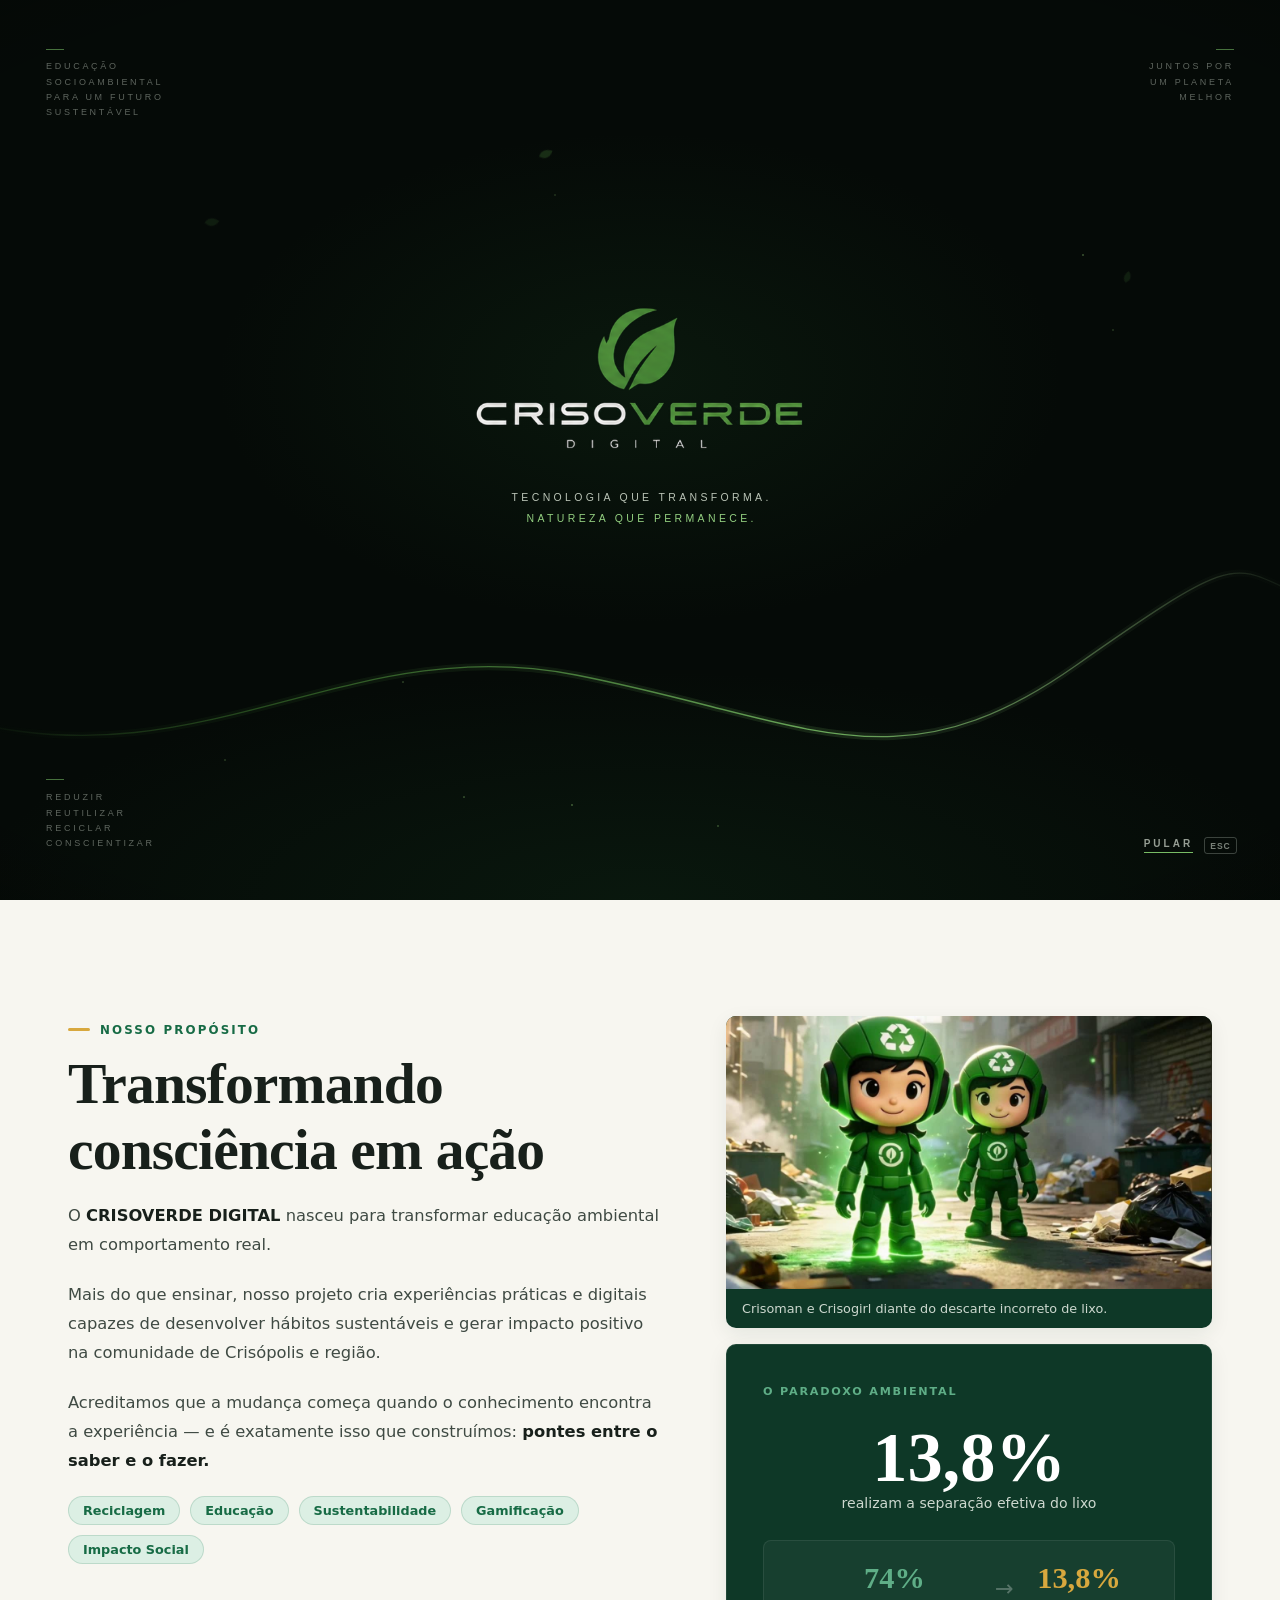
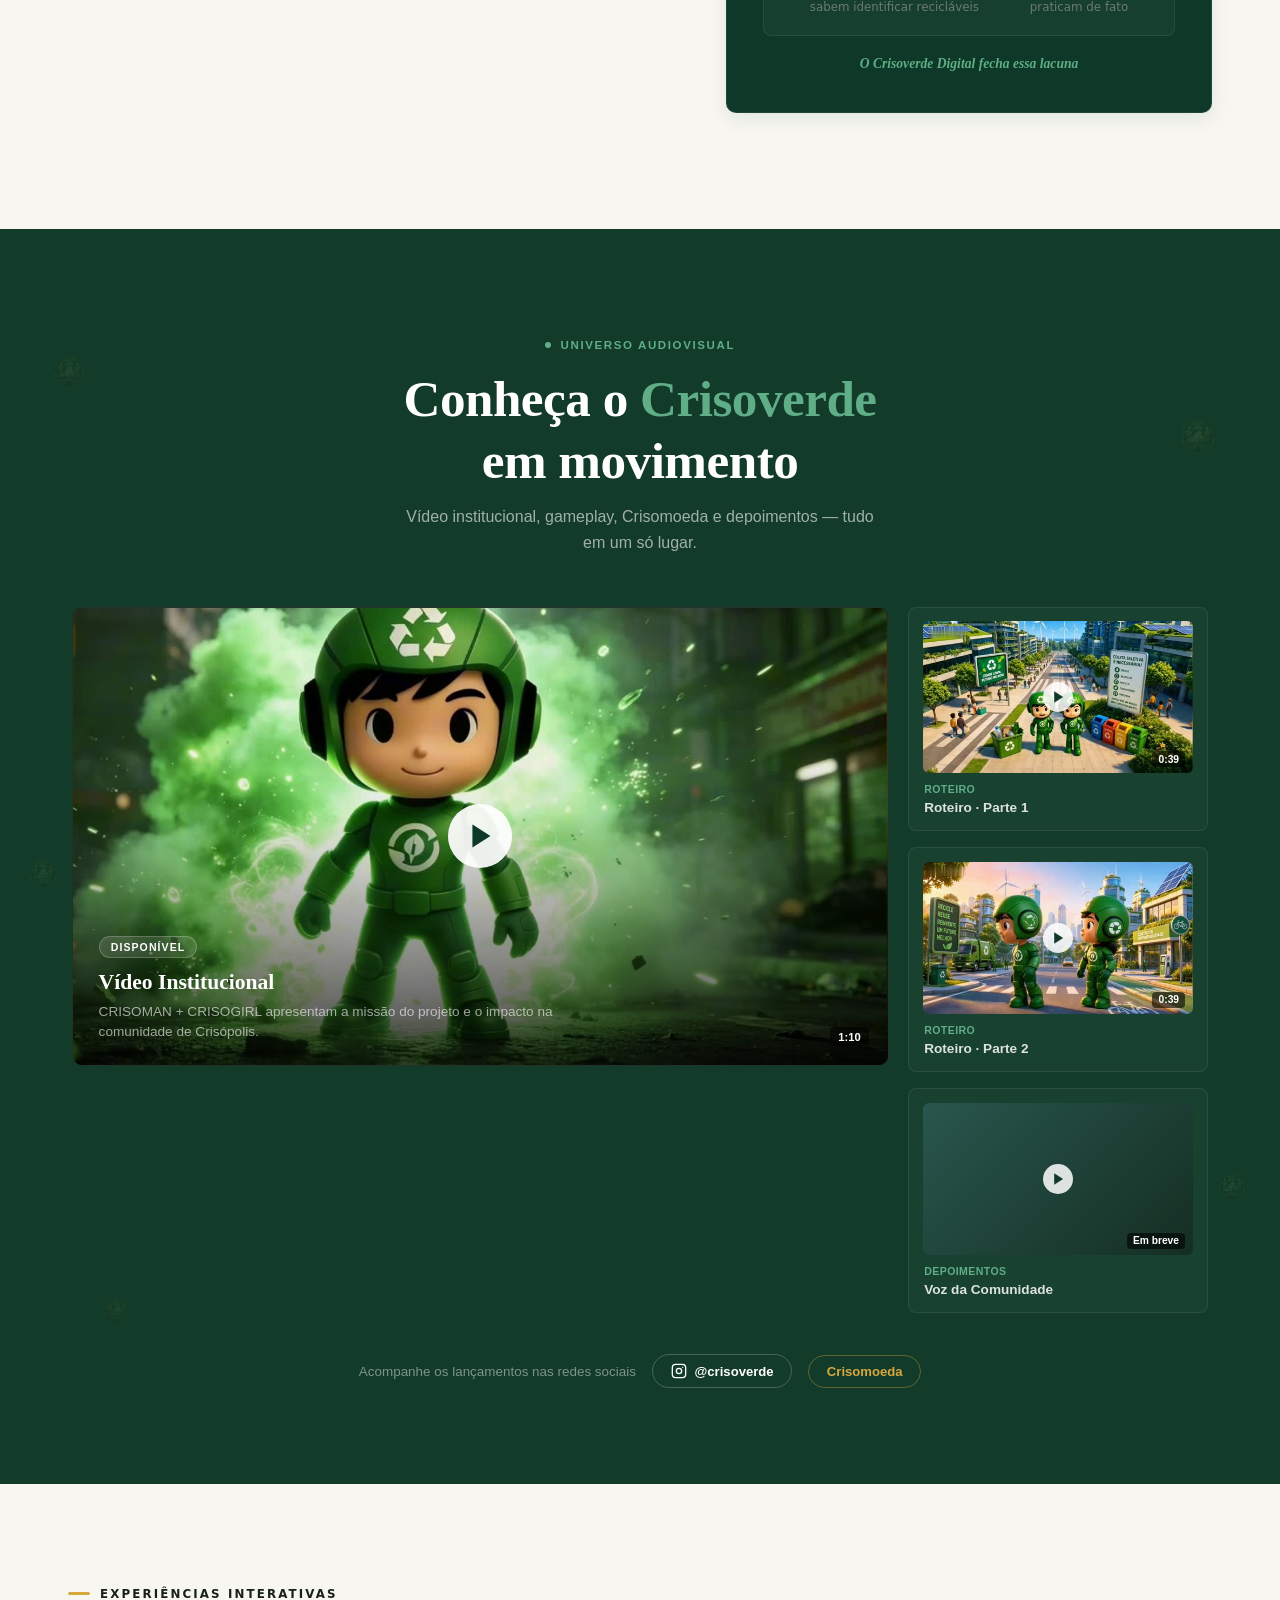
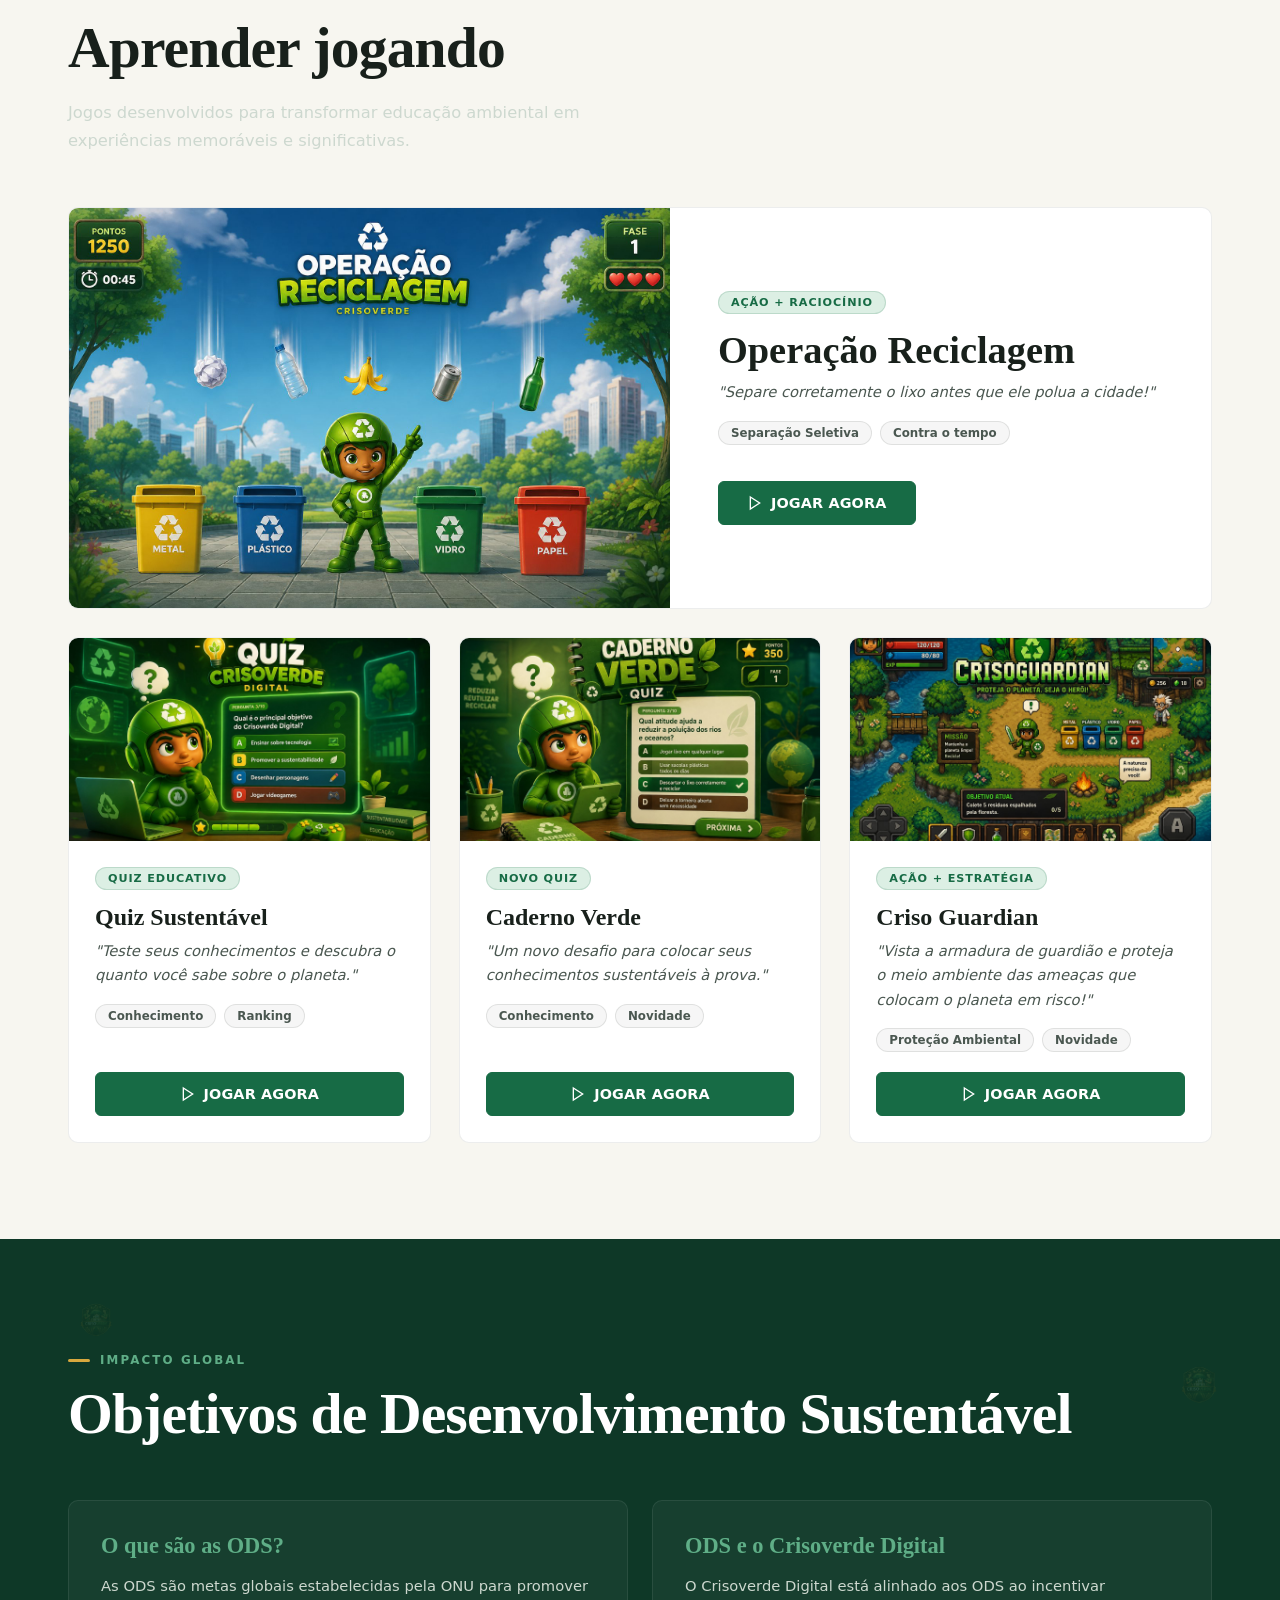
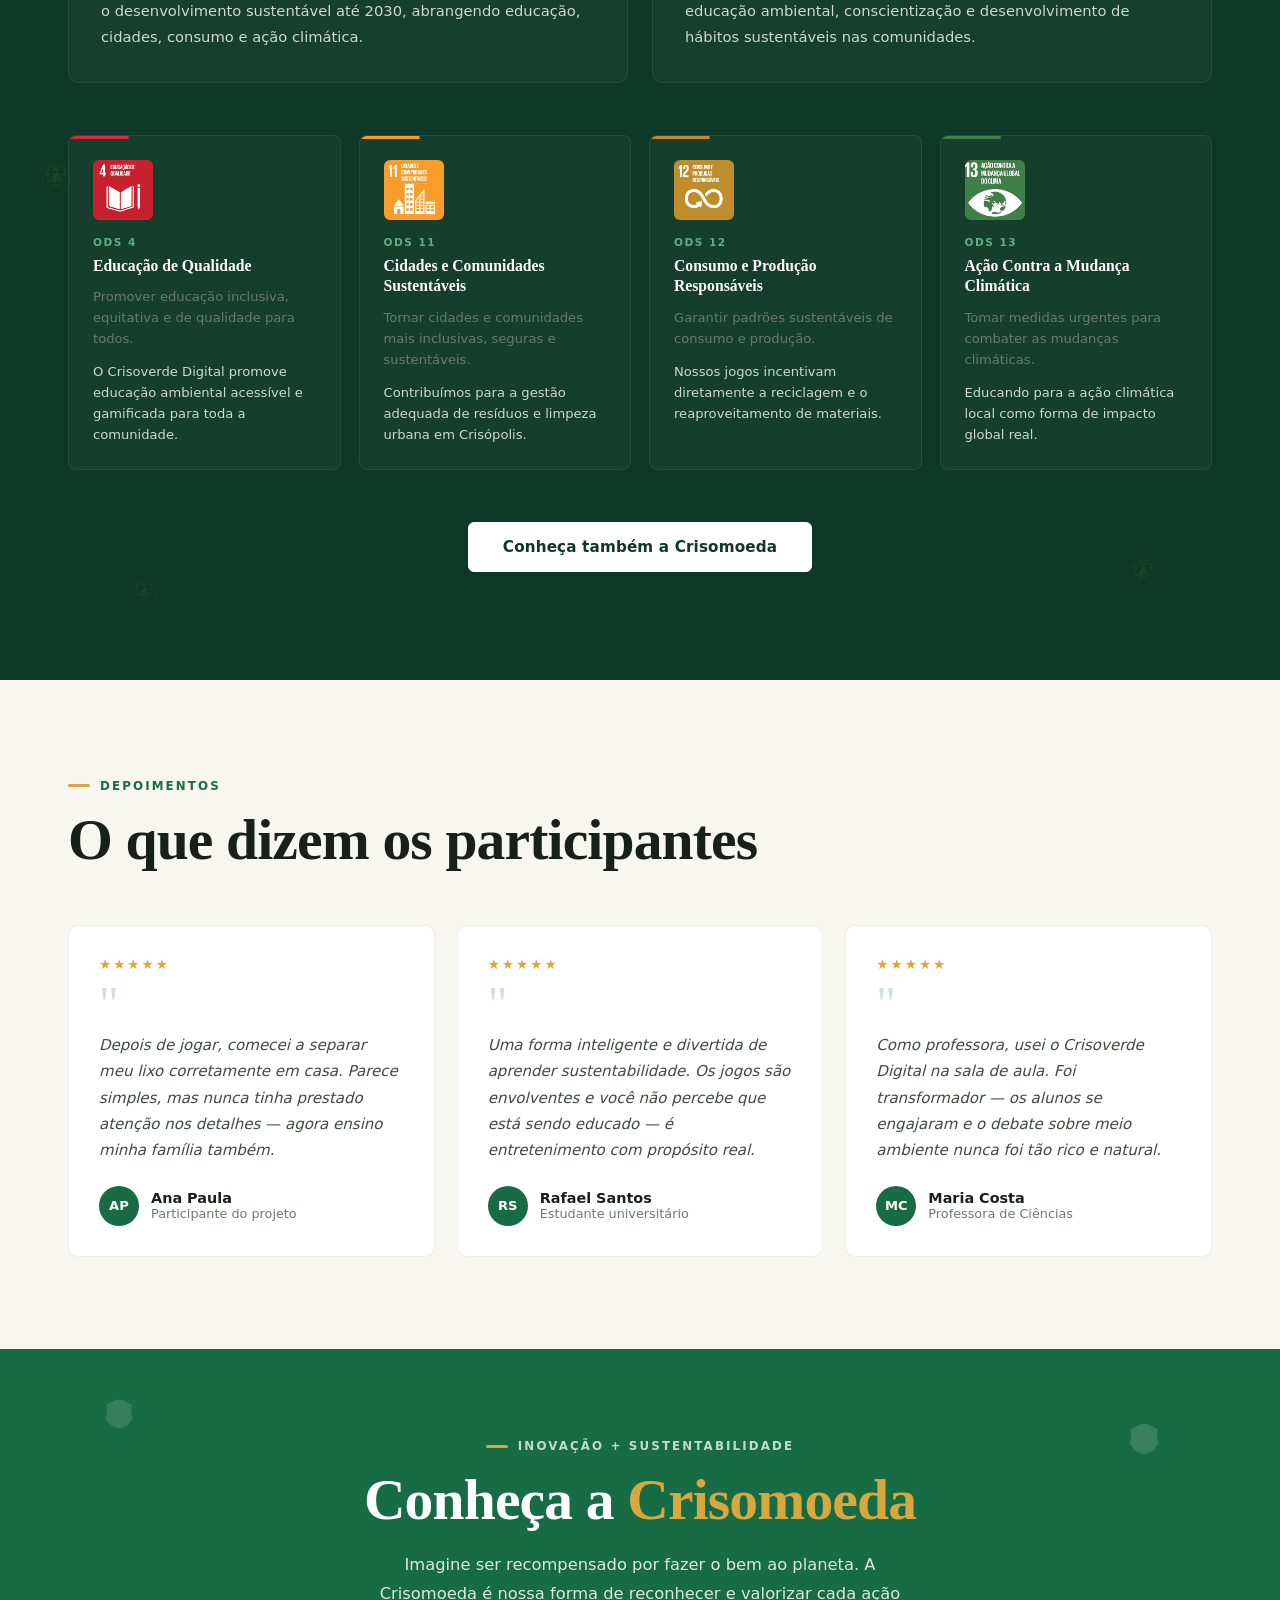
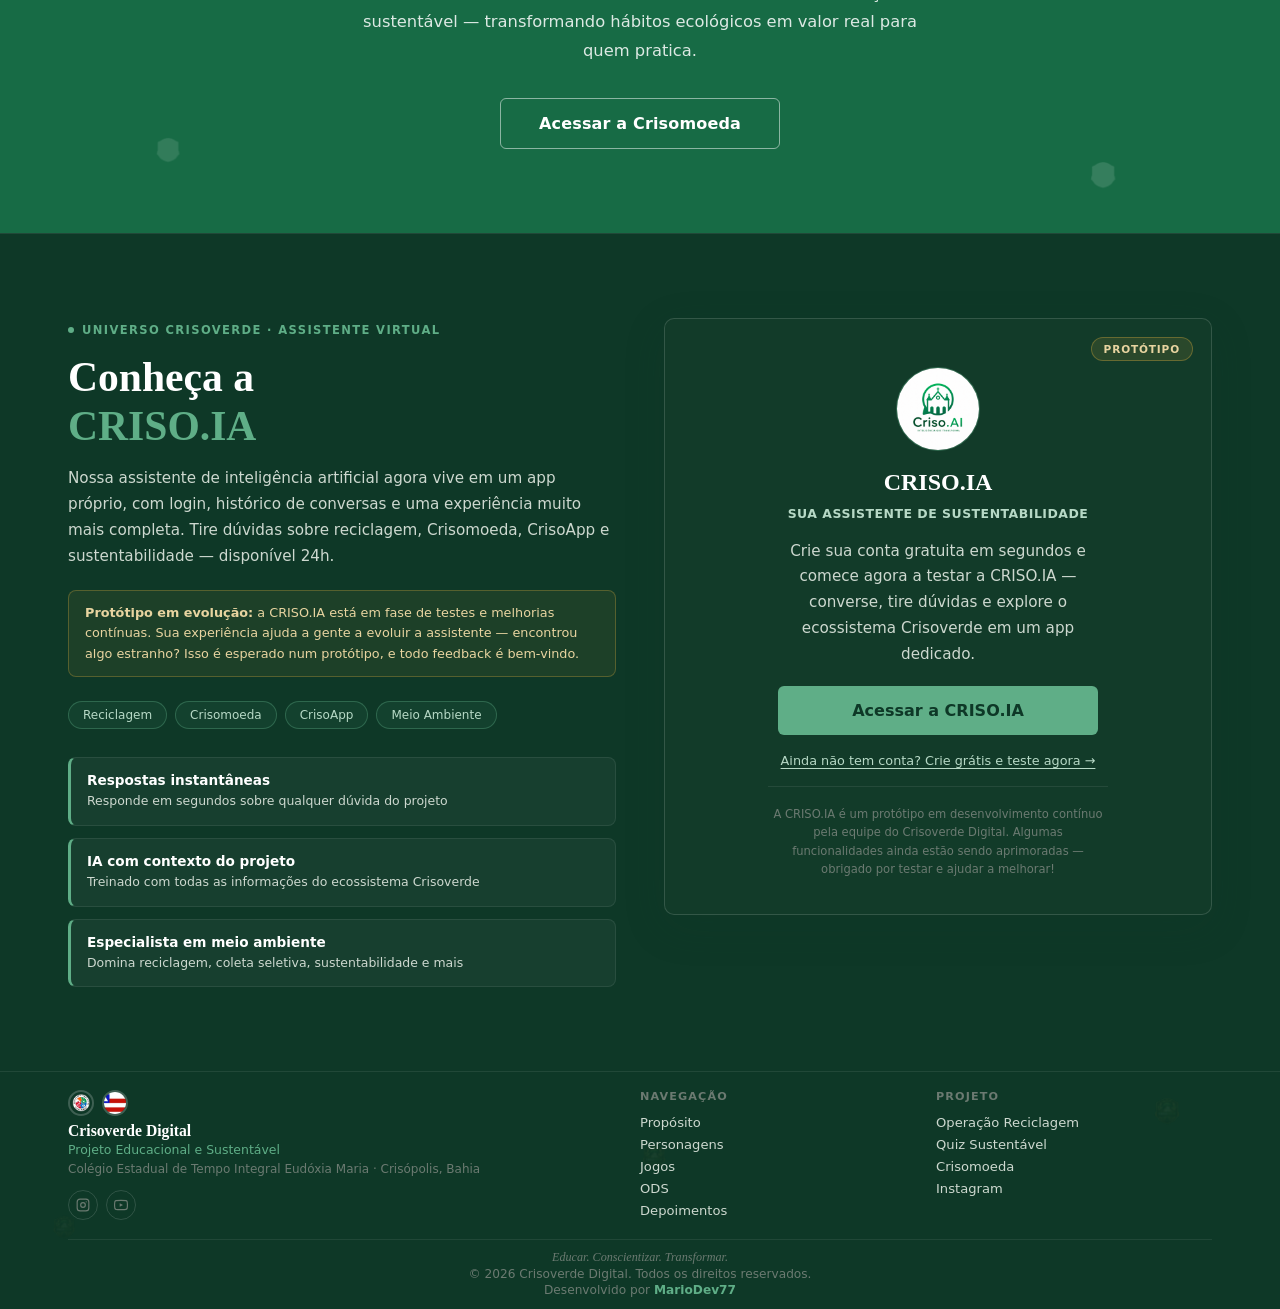
==== commit b78bbd63: "feat adicona nova abertura" ====
--- a/index.html
+++ b/index.html
@@ -48,110 +48,57 @@
 </head>
 <body>
 
-  <!-- VINHETA DE ABERTURA (≈4,6 s · 1x por sessão) -->
-  <div id="cv-intro" class="cv-intro">
+  <!-- VINHETA DE ABERTURA (≈4 s · 1x por sessão · ver style/intro.css e js/intro.js) -->
+  <div id="cv-intro" class="cv-intro" role="region" aria-label="Abertura Crisoverde Digital">
     <div class="cv-content">
 
-      <div class="cv-bg"></div>
-
-      <!-- Folha com gota -->
-      <svg class="cv-blade" viewBox="150 470 1050 390" aria-hidden="true" focusable="false">
+      <div class="cv-bg" aria-hidden="true"></div>
+
+      <!-- Linha orgânica: o traçado é calculado em js/intro.js conforme o tamanho da tela -->
+      <svg class="cv-line" aria-hidden="true" focusable="false">
         <defs>
-          <linearGradient id="cv-g-rim" gradientUnits="userSpaceOnUse" x1="190" y1="0" x2="1170" y2="0">
-            <stop offset="0"   stop-color="#5fae45" stop-opacity="0"/>
-            <stop offset=".28" stop-color="#4f9a38" stop-opacity=".55"/>
-            <stop offset=".6"  stop-color="#6fbe4a" stop-opacity=".95"/>
-            <stop offset=".88" stop-color="#a9dc8a"/>
-            <stop offset="1"   stop-color="#dff2cf"/>
+          <linearGradient id="cv-g-line" x1="0" y1="0" x2="1" y2="0">
+            <stop offset="0"   stop-color="#4a8f38" stop-opacity="0"/>
+            <stop offset=".24" stop-color="#4a8f38" stop-opacity=".55"/>
+            <stop offset=".64" stop-color="#7fc76b" stop-opacity=".9"/>
+            <stop offset="1"   stop-color="#b9e3a4" stop-opacity="0"/>
           </linearGradient>
-          <linearGradient id="cv-g-body" x1="0" y1="0" x2=".15" y2="1">
-            <stop offset="0"   stop-color="#4fa63a" stop-opacity=".72"/>
-            <stop offset=".45" stop-color="#2a762e" stop-opacity=".32"/>
-            <stop offset="1"   stop-color="#0f3a1a" stop-opacity="0"/>
-          </linearGradient>
-          <linearGradient id="cv-g-fade" gradientUnits="userSpaceOnUse" x1="430" y1="0" x2="1170" y2="0">
-            <stop offset="0"   stop-color="#000"/>
-            <stop offset=".45" stop-color="#fff"/>
-            <stop offset="1"   stop-color="#fff"/>
-          </linearGradient>
-          <mask id="cv-m-body" maskUnits="userSpaceOnUse" x="150" y="470" width="1050" height="390">
-            <rect x="150" y="470" width="1050" height="390" fill="url(#cv-g-fade)"/>
-          </mask>
-          <clipPath id="cv-c-body">
-            <path d="M640,632 C760,632 860,600 960,568 C1040,546 1110,540 1168,541 C1080,600 940,670 800,725 C690,768 560,805 430,832 C520,760 580,690 640,632 Z"/>
-          </clipPath>
-          <radialGradient id="cv-g-drop" cx=".5" cy=".62" r=".6">
-            <stop offset="0"   stop-color="rgb(8,22,12)"    stop-opacity=".95"/>
-            <stop offset=".55" stop-color="rgb(26,62,36)"   stop-opacity=".75"/>
-            <stop offset=".82" stop-color="rgb(96,150,106)" stop-opacity=".75"/>
-            <stop offset="1"   stop-color="rgb(190,228,196)" stop-opacity=".9"/>
-          </radialGradient>
-          <filter id="cv-f-glow" x="-10%" y="-60%" width="120%" height="220%">
-            <feGaussianBlur stdDeviation="7"/>
-          </filter>
         </defs>
-
-        <g mask="url(#cv-m-body)">
-          <path class="cv-body" fill="url(#cv-g-body)"
-                d="M640,632 C760,632 860,600 960,568 C1040,546 1110,540 1168,541 C1080,600 940,670 800,725 C690,768 560,805 430,832 C520,760 580,690 640,632 Z"/>
-          <g class="cv-veins" clip-path="url(#cv-c-body)"></g>
-        </g>
-
-        <path id="cv-midrib" class="cv-midrib" pathLength="1" d="M520,705 C700,705 900,632 1160,543"/>
-        <path class="cv-rim-glow" pathLength="1" d="M190,498 C330,540 470,632 640,632 C760,632 860,600 960,568 C1040,546 1110,540 1168,541"/>
-        <path class="cv-rim" pathLength="1" d="M190,498 C330,540 470,632 640,632 C760,632 860,600 960,568 C1040,546 1110,540 1168,541"/>
-
-        <!-- Gota na ponta da folha -->
-        <g transform="translate(1150 544)">
-          <g class="cv-drop-in"><g class="cv-drop-swell">
-            <ellipse cx="0" cy="29" rx="22" ry="29" fill="url(#cv-g-drop)"/>
-            <ellipse cx="0" cy="29" rx="22" ry="29" fill="none" stroke="rgba(190,225,190,.35)" stroke-width="1"/>
-            <ellipse cx="2" cy="38" rx="11" ry="9" fill="rgba(98,175,74,.32)"/>
-            <ellipse cx="-8" cy="14" rx="4.5" ry="2.6" transform="rotate(-35 -8 14)" fill="rgba(235,248,235,.65)"/>
-          </g></g>
-        </g>
+        <path class="cv-line-glow"  pathLength="1"/>
+        <path class="cv-line-main"  pathLength="1"/>
+        <path class="cv-line-spark" pathLength="1"/>
       </svg>
 
-      <!-- Pontos e pequenas folhas (gerados pelo script.js) -->
+      <!-- Pontos e pequenas folhas (gerados por js/intro.js) -->
       <div class="cv-particles" aria-hidden="true"></div>
 
       <!-- Textos de canto -->
       <div class="cv-corner cv-tl" aria-hidden="true">
-        <span style="--i:0">Educação</span>
-        <span style="--i:1">Socioambiental</span>
-        <span style="--i:2">para um futuro</span>
-        <span style="--i:3">Sustentável</span>
+        <span>Educação</span><span>socioambiental</span><span>para um futuro</span><span>sustentável</span>
       </div>
       <div class="cv-corner cv-tr" aria-hidden="true">
-        <span style="--i:0">Juntos por</span>
-        <span style="--i:1">um planeta</span>
-        <span style="--i:2">melhor</span>
+        <span>Juntos por</span><span>um planeta</span><span>melhor</span>
       </div>
       <div class="cv-corner cv-bl" aria-hidden="true">
-        <span style="--i:0">Reduzir</span>
-        <span style="--i:1">Reutilizar</span>
-        <span style="--i:2">Reciclar</span>
-        <span style="--i:3">Conscientizar</span>
-      </div>
-
-      <!-- Logo + slogan -->
+        <span>Reduzir</span><span>Reutilizar</span><span>Reciclar</span><span>Conscientizar</span>
+      </div>
+
+      <!-- Logo (mesma imagem em três camadas recortadas só para a revelação) + frase -->
       <div class="cv-center">
         <div class="cv-logo">
-          <svg class="cv-ring" viewBox="0 0 200 200" aria-hidden="true" focusable="false">
-            <g><circle cx="100" cy="100" r="92" pathLength="360"/></g>
-          </svg>
           <img class="cv-l-emblem"  src="img/intro-logo.png" alt="Crisoverde Digital" decoding="async">
           <img class="cv-l-word"    src="img/intro-logo.png" alt="" aria-hidden="true" decoding="async">
           <img class="cv-l-digital" src="img/intro-logo.png" alt="" aria-hidden="true" decoding="async">
         </div>
         <p class="cv-tagline">
-          <span style="--i:0">Tecnologia que transforma.</span>
-          <span style="--i:1">Natureza que permanece.</span>
+          <span>Tecnologia que transforma.</span>
+          <span class="cv-t-accent">Natureza que permanece.</span>
         </p>
       </div>
 
-      <div class="cv-progress" aria-hidden="true"></div>
-      <button type="button" class="cv-skip" data-cv-skip>Pular</button>
+      <button type="button" class="cv-skip" data-cv-skip aria-label="Pular abertura (tecla Esc)">
+        <span class="cv-skip-label">Pular</span><kbd aria-hidden="true">Esc</kbd>
+      </button>
     </div>
   </div>
 
--- a/style/intro.css
+++ b/style/intro.css
@@ -1,20 +1,25 @@
 /* ==========================================================================
-   Crisoverde Digital — Vinheta de abertura (substitui a anterior)
+   Crisoverde Digital — Vinheta de abertura
    Todos os seletores usam o prefixo .cv- / #cv-intro para não colidir com
-   os estilos do site. Linha do tempo (aprox. 4,6 s):
-
-   0,0 s  fundo escuro verde
-   0,2 s  folha desenha o contorno · cantos e barras surgem
-   1,2 s  emblema da folha (logo) aparece · gota se forma
-   2,0 s  nome "CRISOVERDE" revelado da esquerda p/ direita
-   2,7 s  "DIGITAL" abre a partir do centro · slogan
-   3,7 s  saída: conteúdo sobe e some, a vinheta dissolve de baixo p/ cima
+   os estilos do site. Só anima transform, opacity, clip-path e o traçado
+   de uma única linha SVG.
+
+   Linha do tempo (≈ 3,8 s até a página aparecer por completo):
+
+   0,0 s  fundo preto esverdeado surge, luz verde muito sutil
+   0,2 s  emblema da logo entra (fade + leve subida)
+   0,3 s  linha orgânica começa a ser traçada pela tela
+   0,6 s  "CRISOVERDE" revelado da esquerda para a direita
+   0,9 s  um ponto de luz percorre a linha
+   1,0 s  "DIGITAL" abre a partir do centro · textos de canto
+   1,2 s  frase central, uma linha por vez
+   2,9 s  saída: o conteúdo some e a vinheta dissolve sobre o site (≈ 0,9 s)
    ========================================================================== */
 
 :root {
-  --cv-bg: #060b08;          /* fundo amostrado da referência */
-  --cv-green: #498937;       /* verde da logo */
-  --cv-accent: #7fc76b;      /* barras finas dos cantos */
+  --cv-bg: #050a07;          /* preto esverdeado */
+  --cv-green: #4a8f38;       /* verde da logo */
+  --cv-accent: #7fc76b;      /* verde de destaque (linha, frase) */
   --cv-ink: #d9e2d6;         /* texto claro */
   --cv-ease: cubic-bezier(.22, .61, .36, 1);
   --cv-ease-soft: cubic-bezier(.45, .05, .25, 1);
@@ -41,55 +46,48 @@
   color: var(--cv-ink);
   font-family: "Inter", "Montserrat", "Segoe UI", "Helvetica Neue", Arial, system-ui, sans-serif;
   -webkit-font-smoothing: antialiased;
-  /* Rede de segurança: se o JS falhar, a vinheta some sozinha após 12 s */
-  animation: cv-failsafe 0s linear 12s forwards;
-}
+}
+
+/* Rede de segurança: enquanto o JS não assumiu o controle (atributo data-cv-ready),
+   a vinheta se dissolve sozinha aos 3,5 s e nunca prende o site. */
+.cv-intro:not([data-cv-ready]) { animation: cv-failsafe .5s linear 3.5s forwards; }
 
 .cv-intro:not(.is-playing) .cv-content { opacity: 0; }
 
 .cv-content { position: absolute; inset: 0; }
 
-.cv-sr {
-  position: absolute; width: 1px; height: 1px; overflow: hidden;
-  clip: rect(0 0 0 0); clip-path: inset(50%); white-space: nowrap;
-}
-
-/* --------------------------------------------------------------------------
-   Fundo: névoa verde discreta + vinheta nas bordas
+/* --------------------------------------------------------------------------
+   Fundo: duas luzes verdes quase imperceptíveis + vinheta nas bordas
    -------------------------------------------------------------------------- */
 .cv-bg {
   position: absolute;
   inset: 0;
   background:
-    radial-gradient(62% 46% at 45% 72%, rgba(24, 70, 32, .30), transparent 70%),
-    radial-gradient(42% 30% at 50% 30%, rgba(30, 80, 35, .12), transparent 70%),
-    radial-gradient(120% 90% at 50% 50%, transparent 55%, rgba(0, 0, 0, .45) 100%),
+    radial-gradient(46% 38% at 50% 42%, rgba(34, 92, 44, .17), transparent 72%),
+    radial-gradient(70% 34% at 50% 100%, rgba(26, 78, 40, .20), transparent 75%),
+    radial-gradient(130% 100% at 50% 50%, transparent 52%, rgba(0, 0, 0, .50) 100%),
     var(--cv-bg);
 }
 
 /* --------------------------------------------------------------------------
-   Folha com gota (SVG)
-   -------------------------------------------------------------------------- */
-.cv-blade {
-  position: absolute;
-  left: 8.97%;
-  top: 51%;
-  width: 62.8%;
-  aspect-ratio: 1050 / 390;
-  height: auto;
+   Linha orgânica (o traçado "d" é calculado em intro.js para cada tela)
+   -------------------------------------------------------------------------- */
+.cv-line {
+  position: absolute;
+  inset: 0;
+  width: 100%; height: 100%;
   overflow: visible;
-}
-
-.cv-rim, .cv-rim-glow, .cv-midrib { fill: none; stroke-linecap: butt; stroke-linejoin: round; }
-.cv-rim { stroke: url(#cv-g-rim); stroke-width: 2.4; stroke-dasharray: 1; }
-.cv-rim-glow { stroke: url(#cv-g-rim); stroke-width: 9; opacity: .6; stroke-dasharray: 1; filter: url(#cv-f-glow); }
-.cv-midrib { stroke: rgba(150, 210, 110, .30); stroke-width: 1; stroke-dasharray: 1; }
-.cv-veins line { stroke: rgba(140, 200, 100, .17); stroke-width: .8; }
-
-.cv-drop-in, .cv-drop-swell { transform-box: fill-box; transform-origin: 50% 0; }
-
-/* --------------------------------------------------------------------------
-   Partículas (criadas pelo JS): pontos e pequenas folhas
+  pointer-events: none;
+}
+.cv-line path { fill: none; stroke-linecap: round; stroke-linejoin: round; }
+
+.cv-line-glow  { stroke: url(#cv-g-line); stroke-width: 7;   opacity: .16; stroke-dasharray: 1; }
+.cv-line-main  { stroke: url(#cv-g-line); stroke-width: 1.3; opacity: .9;  stroke-dasharray: 1; }
+/* Ponto de luz que percorre a linha; invisível quando não há animação */
+.cv-line-spark { stroke: url(#cv-g-line); stroke-width: 2.2; opacity: 0;   stroke-dasharray: .075 1; }
+
+/* --------------------------------------------------------------------------
+   Partículas (criadas pelo JS): poucos pontos e folhas, bem discretos
    -------------------------------------------------------------------------- */
 .cv-particles { position: absolute; inset: 0; pointer-events: none; }
 
@@ -98,8 +96,7 @@
   left: var(--x); top: var(--y);
   width: var(--s); height: var(--s);
   border-radius: 50%;
-  background: rgba(138, 204, 108, .85);
-  box-shadow: 0 0 6px rgba(120, 200, 90, .35);
+  background: rgba(150, 210, 120, .9);
   opacity: var(--o);
   will-change: transform, opacity;
 }
@@ -108,48 +105,44 @@
   position: absolute;
   left: var(--x); top: var(--y);
   width: var(--s); height: var(--s);
-  fill: rgba(73, 137, 55, .6);
+  fill: rgba(86, 156, 66, .75);
   opacity: var(--o);
   transform: rotate(var(--r));
   will-change: transform, opacity;
 }
 
 /* --------------------------------------------------------------------------
-   Textos de canto (idênticos à referência)
+   Textos de canto: pequenos e de baixa opacidade
    -------------------------------------------------------------------------- */
 .cv-corner {
   position: absolute;
-  font-size: clamp(8px, .66vw, 13px);
-  line-height: 1.65;
+  font-size: clamp(9px, .6vw, 11px);
+  line-height: 1.7;
   font-weight: 500;
-  letter-spacing: .36em;
+  letter-spacing: .3em;
   text-transform: uppercase;
-  color: rgba(217, 226, 214, .78);
-}
-
+  color: rgba(217, 226, 214, .42);
+}
 .cv-corner span { display: block; }
 
+/* pequeno traço verde acima de cada bloco */
 .cv-corner::before {
   content: "";
-  position: absolute;
-  top: 0; bottom: 0;
-  width: 2px;
+  display: block;
+  width: 18px; height: 1px;
+  margin-bottom: 1.1em;
   background: var(--cv-accent);
-  opacity: .85;
-  transform-origin: 50% 0;
-}
-
-.cv-tl { left: max(3.95vw, env(safe-area-inset-left)); top: max(5.8vh, env(safe-area-inset-top)); padding-left: 2.2em; }
-.cv-tl::before { left: 0; }
-
-.cv-tr { right: max(3.95vw, env(safe-area-inset-right)); top: max(5.8vh, env(safe-area-inset-top)); padding-right: 1.84em; text-align: right; }
-.cv-tr::before { right: 0; }
-
-.cv-bl { left: max(3.9vw, env(safe-area-inset-left)); bottom: max(11.4vh, env(safe-area-inset-bottom)); padding-left: 2.2em; }
-.cv-bl::before { left: 0; }
-
-/* --------------------------------------------------------------------------
-   Centro: logo + slogan
+  opacity: .55;
+  transform-origin: 0 50%;
+}
+
+.cv-tl { left:  max(3.6vw, env(safe-area-inset-left));  top:    max(5.4vh, env(safe-area-inset-top)); }
+.cv-tr { right: max(3.6vw, env(safe-area-inset-right)); top:    max(5.4vh, env(safe-area-inset-top)); text-align: right; }
+.cv-tr::before { margin-left: auto; transform-origin: 100% 50%; }
+.cv-bl { left:  max(3.6vw, env(safe-area-inset-left));  bottom: max(5.4vh, env(safe-area-inset-bottom)); }
+
+/* --------------------------------------------------------------------------
+   Centro: logo + frase
    -------------------------------------------------------------------------- */
 .cv-center {
   position: absolute;
@@ -157,17 +150,18 @@
   display: flex;
   flex-direction: column;
   align-items: center;
-  padding-top: 21.2vh;
+  justify-content: center;
+  padding-bottom: 8vh;       /* centro óptico um pouco acima do meio */
 }
 
 .cv-logo {
   position: relative;
-  width: clamp(240px, 30.5vw, 640px);
+  width: clamp(240px, 27vw, 540px);
   aspect-ratio: 1020 / 464;
 }
 
-/* A mesma imagem original, em três camadas recortadas só para a revelação.
-   Somadas, reproduzem a logo íntegra (formato, cores e proporção). */
+/* A mesma imagem original, sem distorção, em três camadas recortadas só
+   para a revelação. Somadas, reproduzem a logo íntegra. */
 .cv-logo img {
   position: absolute;
   inset: 0;
@@ -180,172 +174,157 @@
 .cv-l-word    { clip-path: inset(62% 0 15% 0); }
 .cv-l-digital { clip-path: inset(85% 0 0 0); }
 
-/* Anel discreto de três arcos (referência ao ciclo de reciclagem) */
-.cv-ring {
-  position: absolute;
-  left: 50%; top: 30%;
-  width: 32%;
-  aspect-ratio: 1;
-  margin: -16% 0 0 -16%;
-  overflow: visible;
-  pointer-events: none;
-}
-.cv-ring g { transform-box: fill-box; transform-origin: 50% 50%; }
-.cv-ring circle { fill: none; stroke: rgba(127, 199, 107, .30); stroke-width: .8; stroke-dasharray: 95 25; }
-
 .cv-tagline {
-  margin: 4vh 0 0;
-  padding-left: .4em; /* compensa o espaçamento final entre letras */
+  margin: 3.4vh 0 0;
+  padding-left: .32em;       /* compensa o espaçamento final entre letras */
   text-align: center;
-  font-size: clamp(10px, .8vw, 15px);
-  line-height: 1.95;
+  font-size: clamp(10px, .82vw, 15px);
+  line-height: 2;
   font-weight: 500;
-  letter-spacing: .4em;
+  letter-spacing: .32em;
   text-transform: uppercase;
-  color: rgba(220, 230, 216, .82);
+  color: rgba(220, 230, 216, .84);
 }
 .cv-tagline span { display: block; }
-
-/* Linha de progresso (ocupa o lugar do indicador de rolagem da referência) */
-.cv-progress {
-  position: absolute;
-  left: 50%;
-  bottom: max(11vh, env(safe-area-inset-bottom));
-  width: 1px; height: 44px;
-  background: rgba(217, 226, 214, .18);
-  overflow: hidden;
-}
-.cv-progress::after {
-  content: "";
-  position: absolute; inset: 0;
-  background: var(--cv-accent);
-  transform-origin: 50% 0;
-}
-
-/* Botão discreto para pular */
+.cv-t-accent { color: #93cf80; }
+
+/* --------------------------------------------------------------------------
+   PULAR: discreto, mas com área de toque confortável e sublinhado fixo
+   -------------------------------------------------------------------------- */
 .cv-skip {
   position: absolute;
-  right: max(3.2vw, env(safe-area-inset-right));
-  bottom: max(4vh, env(safe-area-inset-bottom));
-  padding: 1em 1.1em;
+  right:  max(2.6vw, env(safe-area-inset-right));
+  bottom: max(3.6vh, env(safe-area-inset-bottom));
+  display: inline-flex;
+  align-items: center;
+  gap: 1.1em;
+  min-width: 44px; min-height: 44px;
+  padding: .8em 1em;
   border: 0;
   background: none;
-  color: rgba(217, 226, 214, .55);
+  color: rgba(217, 226, 214, .72);
   font: inherit;
-  font-size: clamp(9px, .62vw, 12px);
-  font-weight: 500;
+  font-size: clamp(10px, .72vw, 12px);
+  font-weight: 600;
   letter-spacing: .3em;
   text-transform: uppercase;
   cursor: pointer;
+  -webkit-tap-highlight-color: transparent;
   transition: color .25s;
 }
-.cv-skip:hover { color: rgba(217, 226, 214, .9); }
-.cv-skip:focus-visible { outline: 1px solid var(--cv-accent); outline-offset: 2px; }
+.cv-skip-label {
+  padding-bottom: .35em;
+  background: linear-gradient(var(--cv-accent), var(--cv-accent)) 0 100% / 100% 1px no-repeat;
+  background-color: transparent;
+  opacity: .95;
+}
+.cv-skip kbd {
+  display: none;
+  padding: .25em .6em;
+  border: 1px solid rgba(217, 226, 214, .26);
+  border-radius: 3px;
+  font: inherit;
+  font-size: .86em;
+  letter-spacing: .1em;
+  color: rgba(217, 226, 214, .55);
+}
+@media (hover: hover) and (pointer: fine) { .cv-skip kbd { display: inline-block; } }
+
+.cv-skip:hover { color: #fff; }
+.cv-skip:focus-visible { outline: 1px solid var(--cv-accent); outline-offset: 2px; border-radius: 3px; color: #fff; }
 
 /* --------------------------------------------------------------------------
    Animações de entrada — só os estados "from"; o estado final é o natural.
    Tudo começa junto quando o JS adiciona .is-playing (após a logo carregar).
    -------------------------------------------------------------------------- */
-.is-playing .cv-bg { animation: cv-fade 1s ease both; }
-
-.is-playing .cv-rim,
-.is-playing .cv-rim-glow { animation: cv-draw 1.3s var(--cv-ease-soft) .2s both; }
-.is-playing .cv-midrib   { animation: cv-draw 1.1s var(--cv-ease-soft) .8s both; }
-.is-playing .cv-body     { animation: cv-fade 1.2s ease .5s both; }
-.is-playing .cv-veins    { animation: cv-fade 1.1s ease 1s both; }
-.is-playing .cv-drop-in  { animation: cv-drop-in 1.3s cubic-bezier(.2, .8, .2, 1) 1.4s both; }
-.is-playing .cv-drop-swell { animation: cv-swell 4.5s ease-in-out 2.8s infinite alternate; }
-
-.is-playing .cv-dot  { animation: cv-fade 1.2s ease var(--d) both, cv-drift var(--t) ease-in-out var(--d) infinite alternate; }
-.is-playing .cv-leaf { animation: cv-fade 1.2s ease var(--d) both, cv-drift-leaf var(--t) ease-in-out var(--d) infinite alternate; }
-
-.is-playing .cv-corner::before { animation: cv-grow .9s var(--cv-ease) .5s both; }
-.is-playing .cv-corner span    { animation: cv-fade .9s ease calc(.8s + var(--i, 0) * .09s) both; }
-
-.is-playing .cv-ring       { animation: cv-ring-in 1.4s var(--cv-ease) 1s both; }
-.is-playing .cv-ring g     { animation: cv-spin 60s linear infinite; }
-.is-playing .cv-l-emblem   { animation: cv-emblem 1s var(--cv-ease) 1.2s both; }
-.is-playing .cv-l-word     { animation: cv-wipe-x .85s var(--cv-ease-soft) 2s both; }
-.is-playing .cv-l-digital  { animation: cv-digital .6s var(--cv-ease) 2.7s both; }
-.is-playing .cv-tagline span { animation: cv-fade .8s ease calc(2.9s + var(--i, 0) * .15s) both; }
-.is-playing .cv-progress::after { animation: cv-fill 3.4s linear .3s both; }
-.is-playing .cv-skip       { animation: cv-fade .8s ease 1.2s both; }
+.is-playing .cv-bg { animation: cv-fade 1.1s ease both; }
+
+.is-playing .cv-line-glow,
+.is-playing .cv-line-main  { animation: cv-draw 1.7s var(--cv-ease-soft) .3s both; }
+.is-playing .cv-line-spark { animation: cv-spark 1.7s var(--cv-ease-soft) .9s both; }
+
+.is-playing .cv-dot  { animation: cv-fade 1.4s ease var(--d) both, cv-drift var(--t) ease-in-out var(--d) infinite alternate; }
+.is-playing .cv-leaf { animation: cv-fade 1.4s ease var(--d) both, cv-drift-leaf var(--t) ease-in-out var(--d) infinite alternate; }
+
+.is-playing .cv-l-emblem  { animation: cv-emblem .9s var(--cv-ease) .2s both; }
+.is-playing .cv-l-word    { animation: cv-wipe-x .8s var(--cv-ease-soft) .6s both; }
+.is-playing .cv-l-digital { animation: cv-digital .65s var(--cv-ease) 1s both; }
+
+.is-playing .cv-tagline span:nth-child(1) { animation: cv-rise .8s var(--cv-ease) 1.2s both; }
+.is-playing .cv-tagline span:nth-child(2) { animation: cv-rise .8s var(--cv-ease) 1.45s both; }
+
+.is-playing .cv-corner::before { animation: cv-grow .8s var(--cv-ease) .8s both; }
+.is-playing .cv-corner span    { animation: cv-fade 1s ease calc(.9s + var(--i, 0) * .08s) both; }
+.is-playing .cv-corner span:nth-child(1) { --i: 0; }
+.is-playing .cv-corner span:nth-child(2) { --i: 1; }
+.is-playing .cv-corner span:nth-child(3) { --i: 2; }
+.is-playing .cv-corner span:nth-child(4) { --i: 3; }
+
+.is-playing .cv-skip { animation: cv-fade .8s ease .4s both; }
 
 @keyframes cv-fade       { from { opacity: 0; } }
 @keyframes cv-draw       { from { stroke-dashoffset: 1; } }
-@keyframes cv-grow       { from { transform: scaleY(0); } }
-@keyframes cv-fill       { from { transform: scaleY(0); } }
-@keyframes cv-spin       { to   { transform: rotate(360deg); } }
-@keyframes cv-ring-in    { from { opacity: 0; transform: rotate(-80deg) scale(.9); } }
-@keyframes cv-emblem     { from { opacity: 0; filter: blur(8px); transform: translate3d(0, 10px, 0) scale(.965); } }
+@keyframes cv-grow       { from { transform: scaleX(0); } }
+@keyframes cv-rise       { from { opacity: 0; transform: translate3d(0, 8px, 0); } }
+@keyframes cv-emblem     { from { opacity: 0; transform: translate3d(0, 10px, 0) scale(.975); } }
 @keyframes cv-wipe-x     { from { opacity: 0; clip-path: inset(62% 100% 15% 0); } }
 @keyframes cv-digital    { from { opacity: 0; clip-path: inset(85% 50% 0 50%); } }
-@keyframes cv-drop-in    { from { transform: scale(0); } }
-@keyframes cv-swell      { to   { transform: scale(1.015, 1.05); } }
-@keyframes cv-drift      { to   { transform: translate3d(var(--dx), var(--dy), 0); } }
-@keyframes cv-drift-leaf { to   { transform: translate3d(var(--dx), var(--dy), 0) rotate(calc(var(--r) + 25deg)); } }
-@keyframes cv-failsafe   { to   { visibility: hidden; pointer-events: none; } }
-
-/* --------------------------------------------------------------------------
-   Saída: o conteúdo sobe e some; a vinheta dissolve de baixo para cima,
-   com borda suave, revelando a página.
+@keyframes cv-spark {
+  0%   { opacity: 0;   stroke-dashoffset: .075; }
+  14%  { opacity: .85; }
+  86%  { opacity: .85; }
+  100% { opacity: 0;   stroke-dashoffset: -1; }
+}
+@keyframes cv-drift      { to { transform: translate3d(var(--dx), var(--dy), 0); } }
+@keyframes cv-drift-leaf { to { transform: translate3d(var(--dx), var(--dy), 0) rotate(calc(var(--r) + 22deg)); } }
+@keyframes cv-failsafe   { to { opacity: 0; visibility: hidden; pointer-events: none; } }
+
+/* --------------------------------------------------------------------------
+   Saída: o conteúdo some primeiro e o fundo dissolve em seguida, revelando
+   o site por baixo (que já começa a animar o hero). Só opacity/transform.
    -------------------------------------------------------------------------- */
 .cv-intro.is-leaving {
   pointer-events: none;
-  -webkit-mask-image: linear-gradient(to bottom, #000 0%, #000 33.333%, transparent 66.666%, transparent 100%);
-          mask-image: linear-gradient(to bottom, #000 0%, #000 33.333%, transparent 66.666%, transparent 100%);
-  -webkit-mask-size: 100% 300%;          mask-size: 100% 300%;
-  -webkit-mask-repeat: no-repeat;        mask-repeat: no-repeat;
-  animation: cv-leave 1s cubic-bezier(.6, 0, .3, 1) .12s both;
-}
-.cv-intro.is-leaving .cv-content { animation: cv-content-out .75s cubic-bezier(.4, 0, .2, 1) both; }
-
-@keyframes cv-leave {
-  from { -webkit-mask-position: 0 0%;   mask-position: 0 0%; }
-  to   { -webkit-mask-position: 0 100%; mask-position: 0 100%; }
-}
-@keyframes cv-content-out { to { opacity: 0; transform: translate3d(0, -14px, 0) scale(.992); } }
-@keyframes cv-fade-out    { to { opacity: 0; } }
-
-/* Navegadores sem suporte a máscara: dissolução simples */
-@supports not ((mask-image: linear-gradient(#000, #000)) or (-webkit-mask-image: linear-gradient(#000, #000))) {
-  .cv-intro.is-leaving { animation: cv-fade-out .7s ease .1s both; }
-}
-
-/* --------------------------------------------------------------------------
-   Celulares (retrato)
-   -------------------------------------------------------------------------- */
+  animation: cv-leave .8s cubic-bezier(.4, 0, .2, 1) .1s both;
+}
+.cv-intro.is-leaving .cv-content { animation: cv-content-out .6s cubic-bezier(.4, 0, .2, 1) both; }
+
+@keyframes cv-leave       { to { opacity: 0; } }
+@keyframes cv-content-out { to { opacity: 0; transform: translate3d(0, -8px, 0); } }
+
+/* --------------------------------------------------------------------------
+   Tablets e celulares
+   -------------------------------------------------------------------------- */
+@media (max-width: 1024px) {
+  .cv-logo { width: clamp(240px, 42vw, 440px); }
+  .cv-tagline { font-size: clamp(10px, 1.3vw, 13px); }
+  .cv-corner { font-size: 9px; }
+}
+
 @media (max-width: 640px) {
-  .cv-intro .cv-logo { width: 74vw; }
-  .cv-center  { padding-top: 22vh; }
-  .cv-tagline { margin-top: 3.6vh; font-size: 10px; letter-spacing: .3em; padding-left: .3em; }
-  .cv-blade   { left: -46vw; width: 132vw; top: 57%; }
-  .cv-tl, .cv-tr { top: max(4.5vh, env(safe-area-inset-top)); left: max(5vw, env(safe-area-inset-left)); }
-  .cv-tr { left: auto; right: max(5vw, env(safe-area-inset-right)); }
-  .cv-bl { left: max(5vw, env(safe-area-inset-left)); bottom: max(9vh, env(safe-area-inset-bottom)); }
-  .cv-corner { font-size: 8px; letter-spacing: .3em; }
-  .cv-progress { bottom: max(8vh, env(safe-area-inset-bottom)); }
-  .cv-skip { right: max(4vw, env(safe-area-inset-right)); bottom: max(2.4vh, env(safe-area-inset-bottom)); font-size: 9px; }
+  .cv-logo    { width: 68vw; }
+  .cv-center  { padding-bottom: 10vh; }
+  .cv-tagline { margin-top: 3vh; font-size: 10px; letter-spacing: .24em; padding-left: .24em; }
+  .cv-corner  { font-size: 8px; letter-spacing: .24em; color: rgba(217, 226, 214, .38); }
+  .cv-tl { left:  max(5.5vw, env(safe-area-inset-left));  top: max(4vh, env(safe-area-inset-top)); }
+  .cv-tr { right: max(5.5vw, env(safe-area-inset-right)); top: max(4vh, env(safe-area-inset-top)); }
+  .cv-bl { left:  max(5.5vw, env(safe-area-inset-left));  bottom: max(4vh, env(safe-area-inset-bottom)); }
+  .cv-skip { right: max(3vw, env(safe-area-inset-right)); bottom: max(2.4vh, env(safe-area-inset-bottom)); font-size: 10px; }
 }
 
 /* Celular deitado / telas baixas */
 @media (max-height: 520px) and (orientation: landscape) {
-  .cv-center { padding-top: 14vh; }
-  .cv-logo { width: min(30.5vw, 42vh * 2.2); }
-  .cv-tagline { margin-top: 2.4vh; }
-  .cv-blade { top: 58%; }
-}
-
-/* --------------------------------------------------------------------------
-   Movimento reduzido: sem animações. A composição aparece estática, fica
-   cerca de 1,4 s na tela e some com um fade curto.
+  .cv-center  { padding-bottom: 6vh; }
+  .cv-logo    { width: min(24vw, 30vh * 2.2); }
+  .cv-tagline { margin-top: 2vh; line-height: 1.8; }
+  .cv-bl      { display: none; }
+}
+
+/* --------------------------------------------------------------------------
+   Movimento reduzido: sem animações. A composição aparece estática (linha já
+   traçada, sem partículas), fica cerca de 1,4 s e some com um fade curto.
    -------------------------------------------------------------------------- */
 @media (prefers-reduced-motion: reduce) {
   .cv-intro *, .cv-intro *::before, .cv-intro *::after { animation: none !important; }
-  .cv-intro { animation: none; }
-  .cv-intro.is-leaving {
-    -webkit-mask-image: none; mask-image: none;
-    animation: cv-fade-out .45s ease both;
-  }
-  .cv-intro.is-leaving .cv-content { animation: none !important; }
-}
+  .cv-intro.is-leaving { animation: cv-leave .4s ease both !important; }
+}
